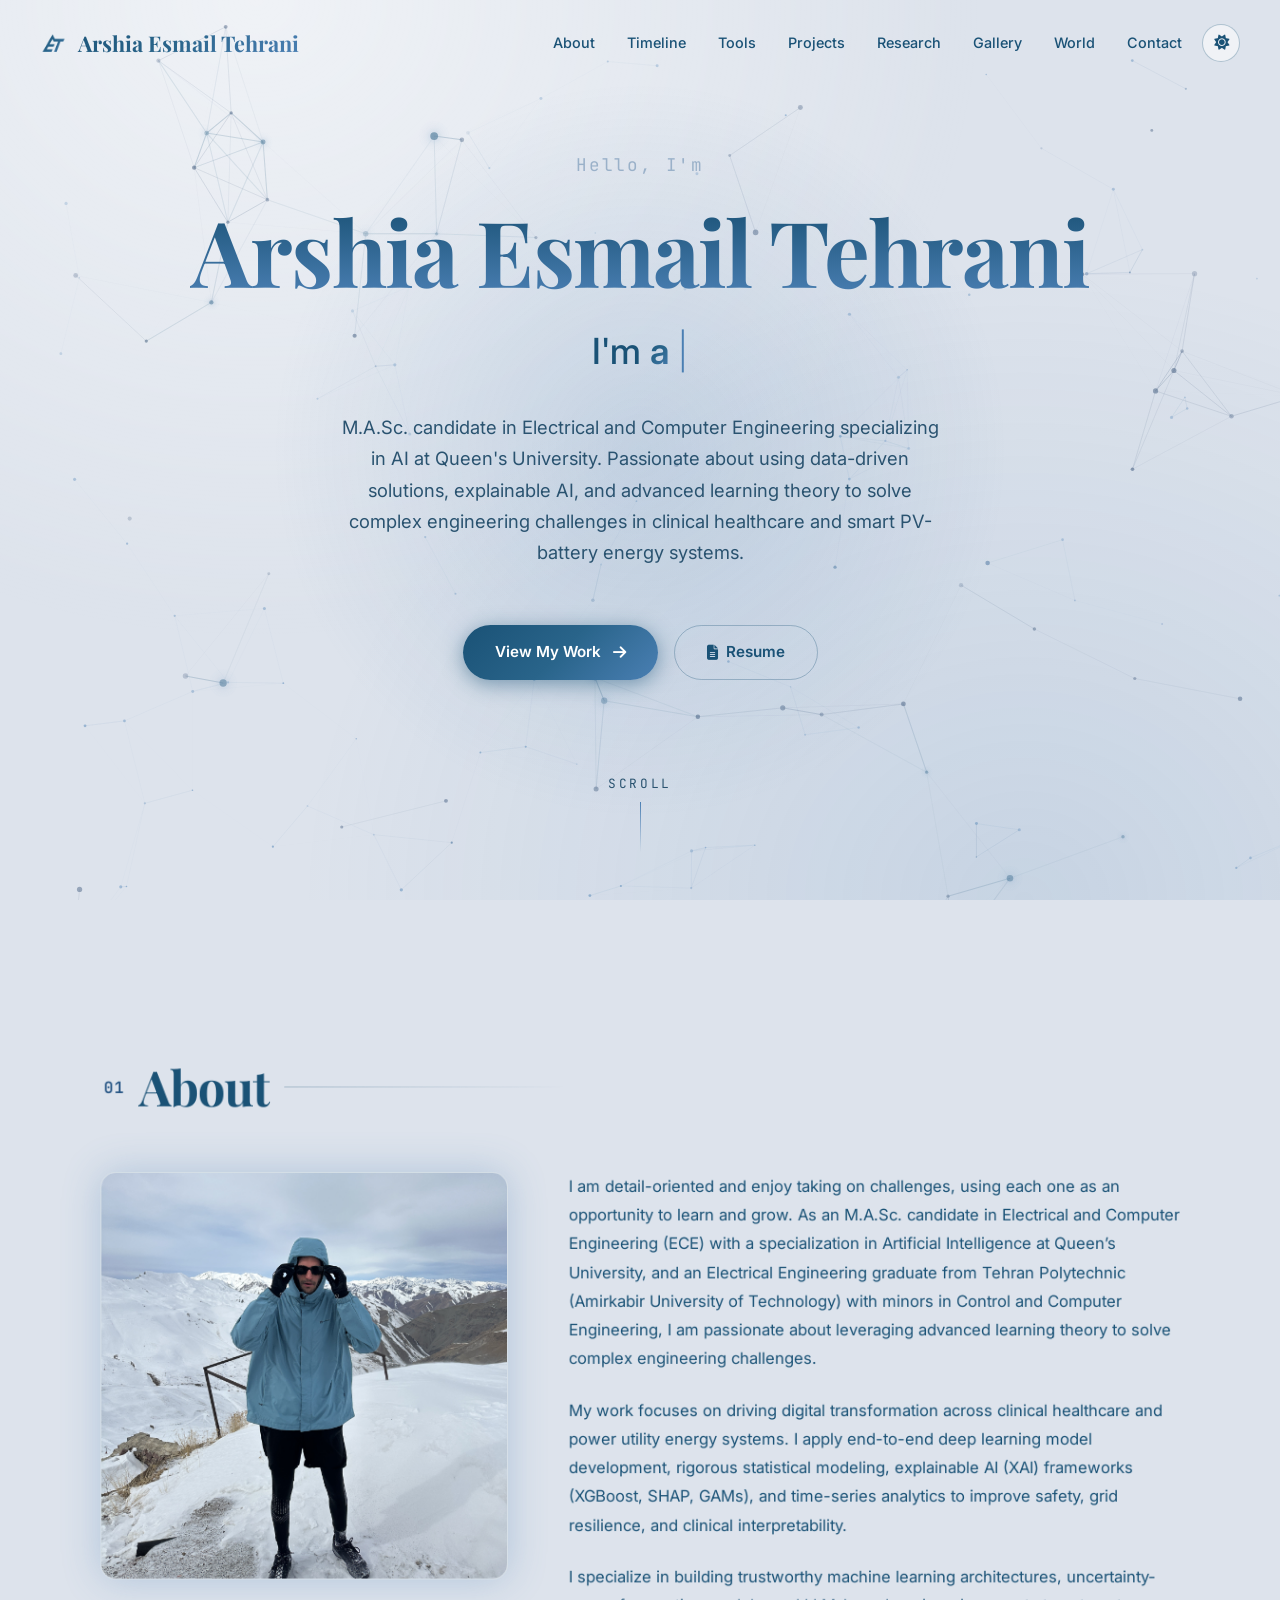
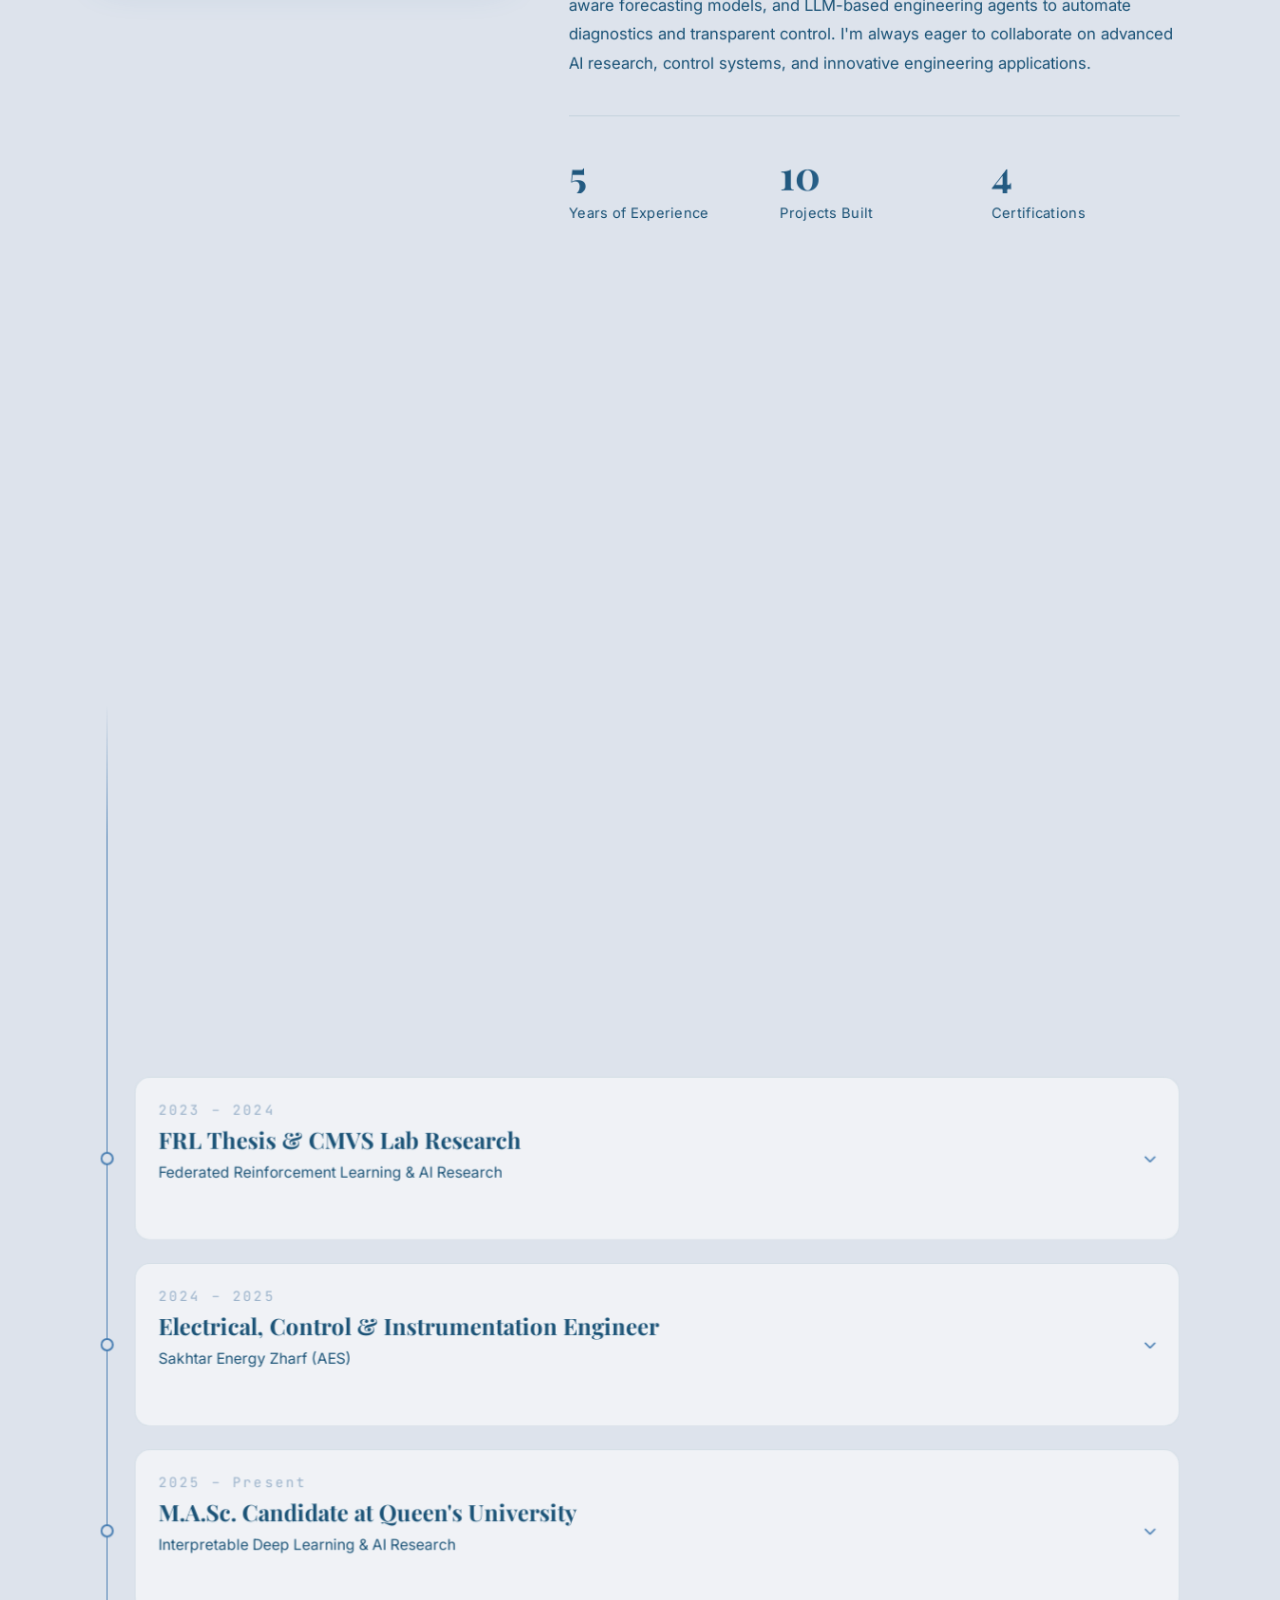
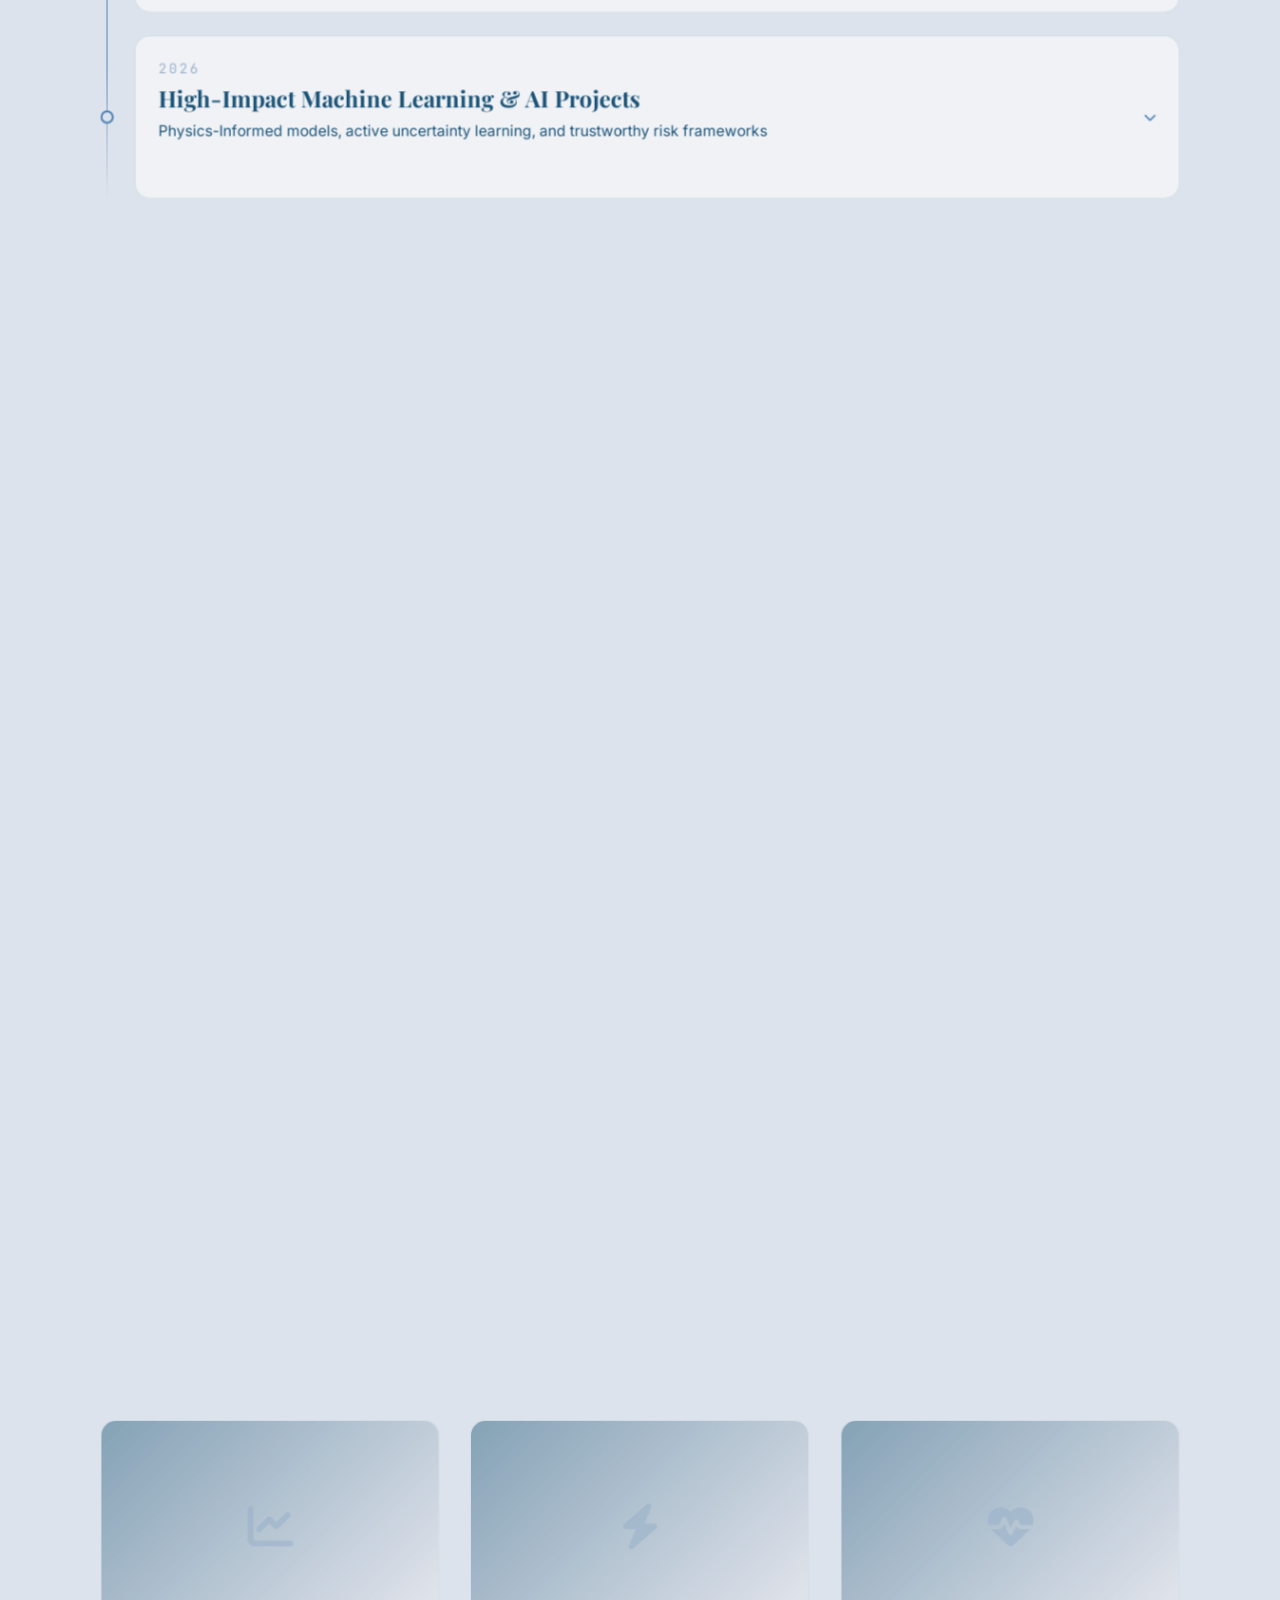
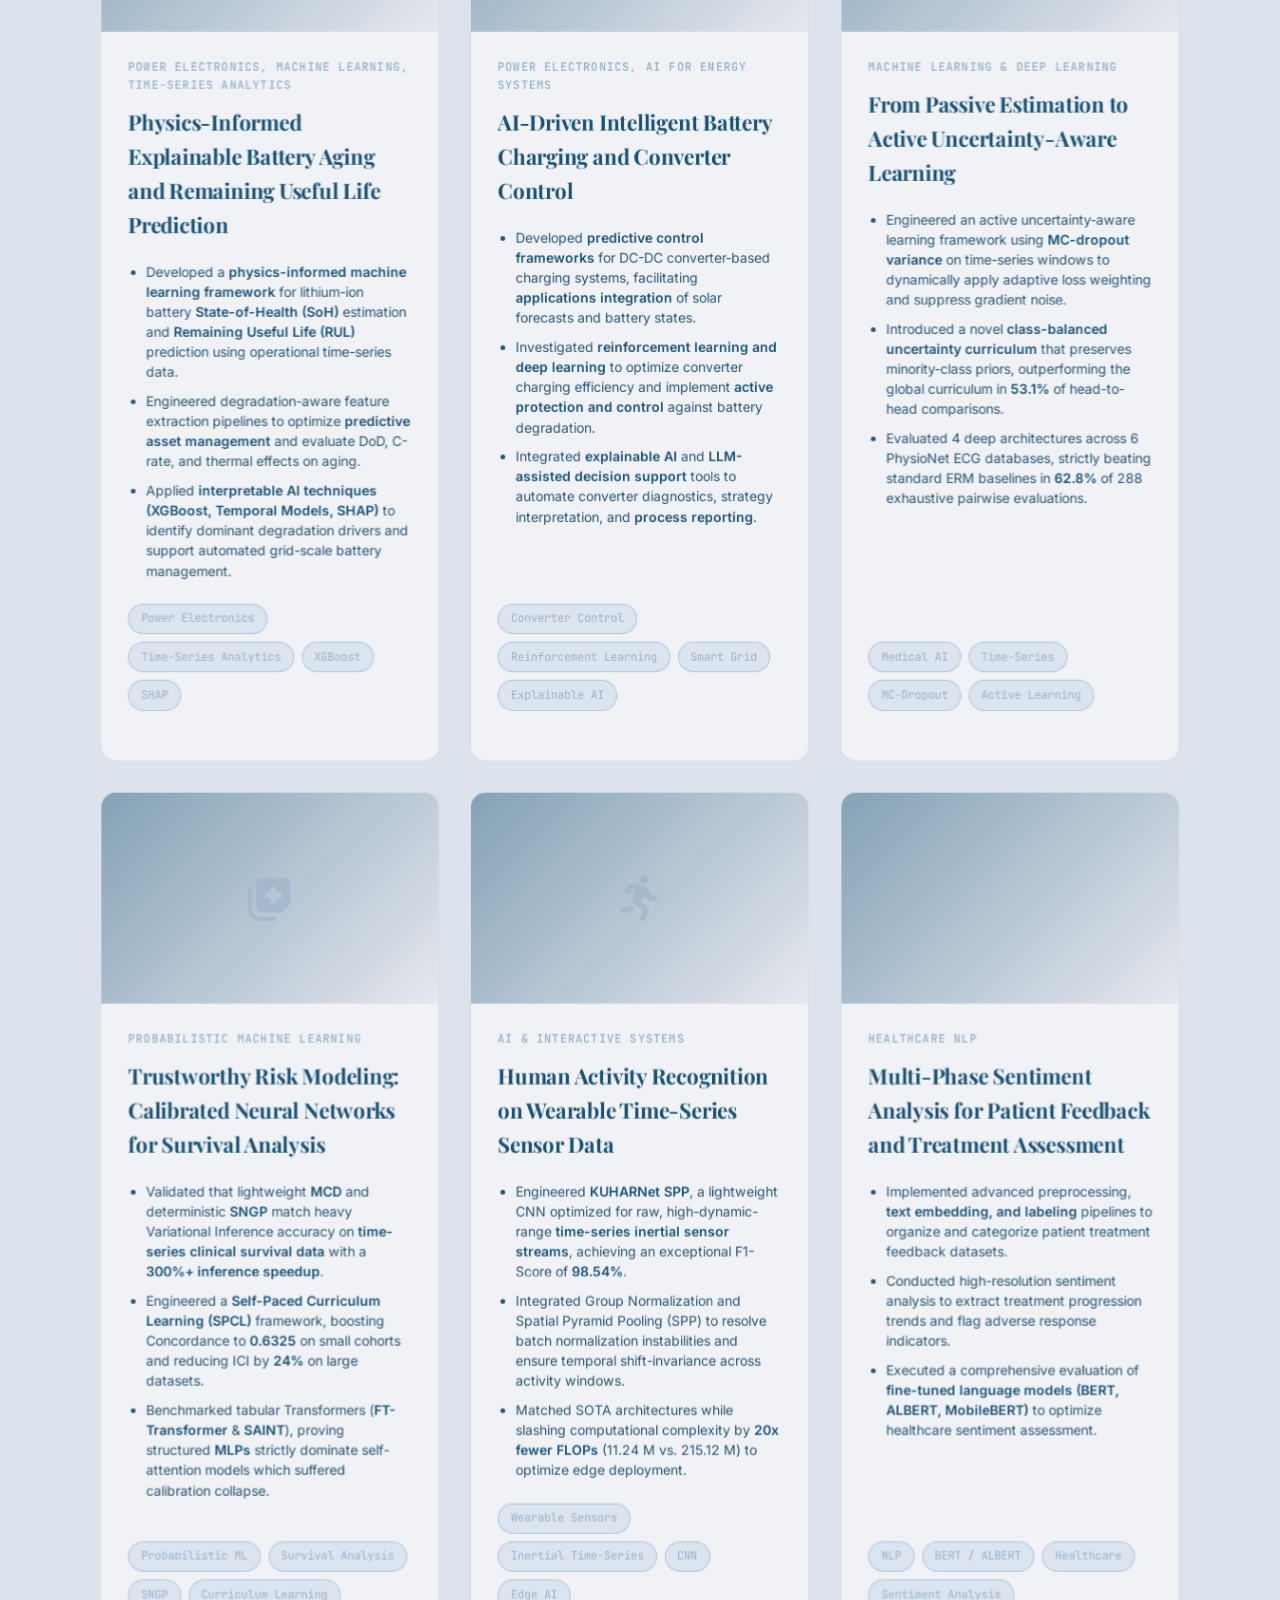
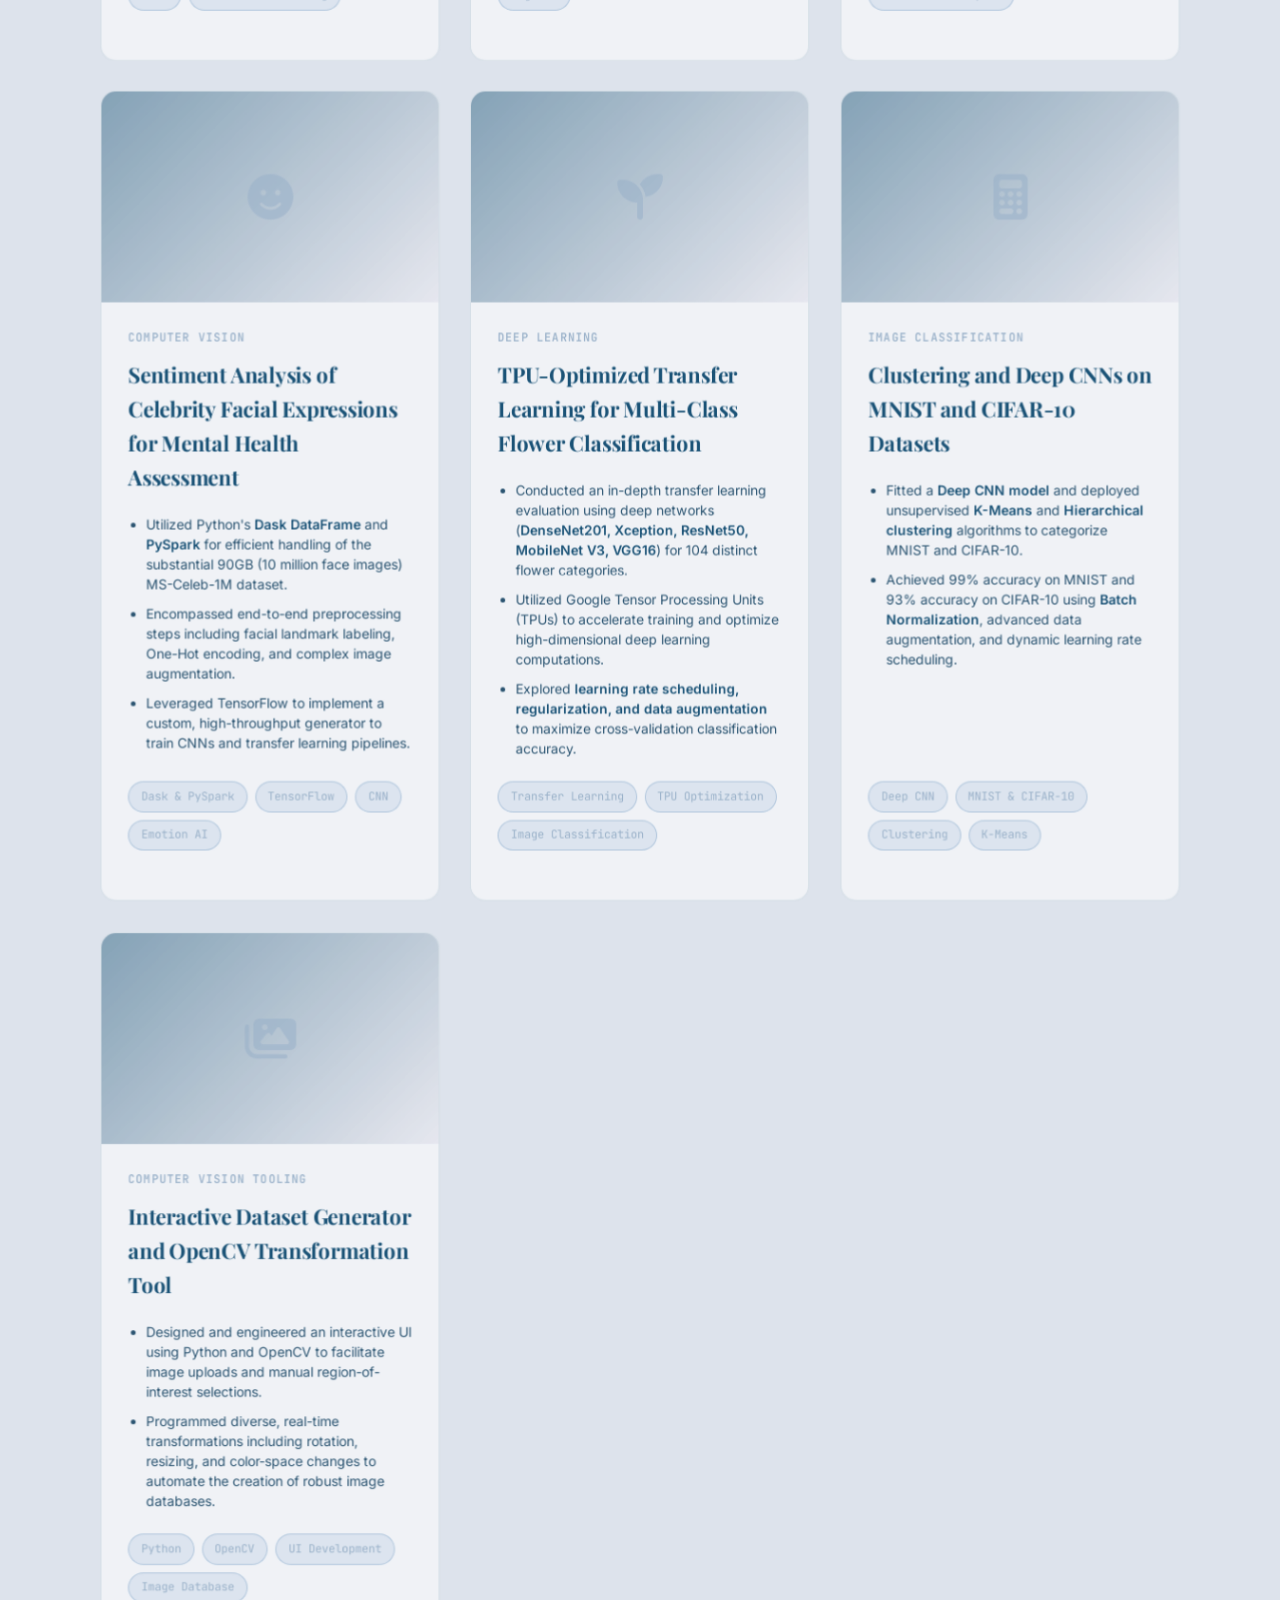
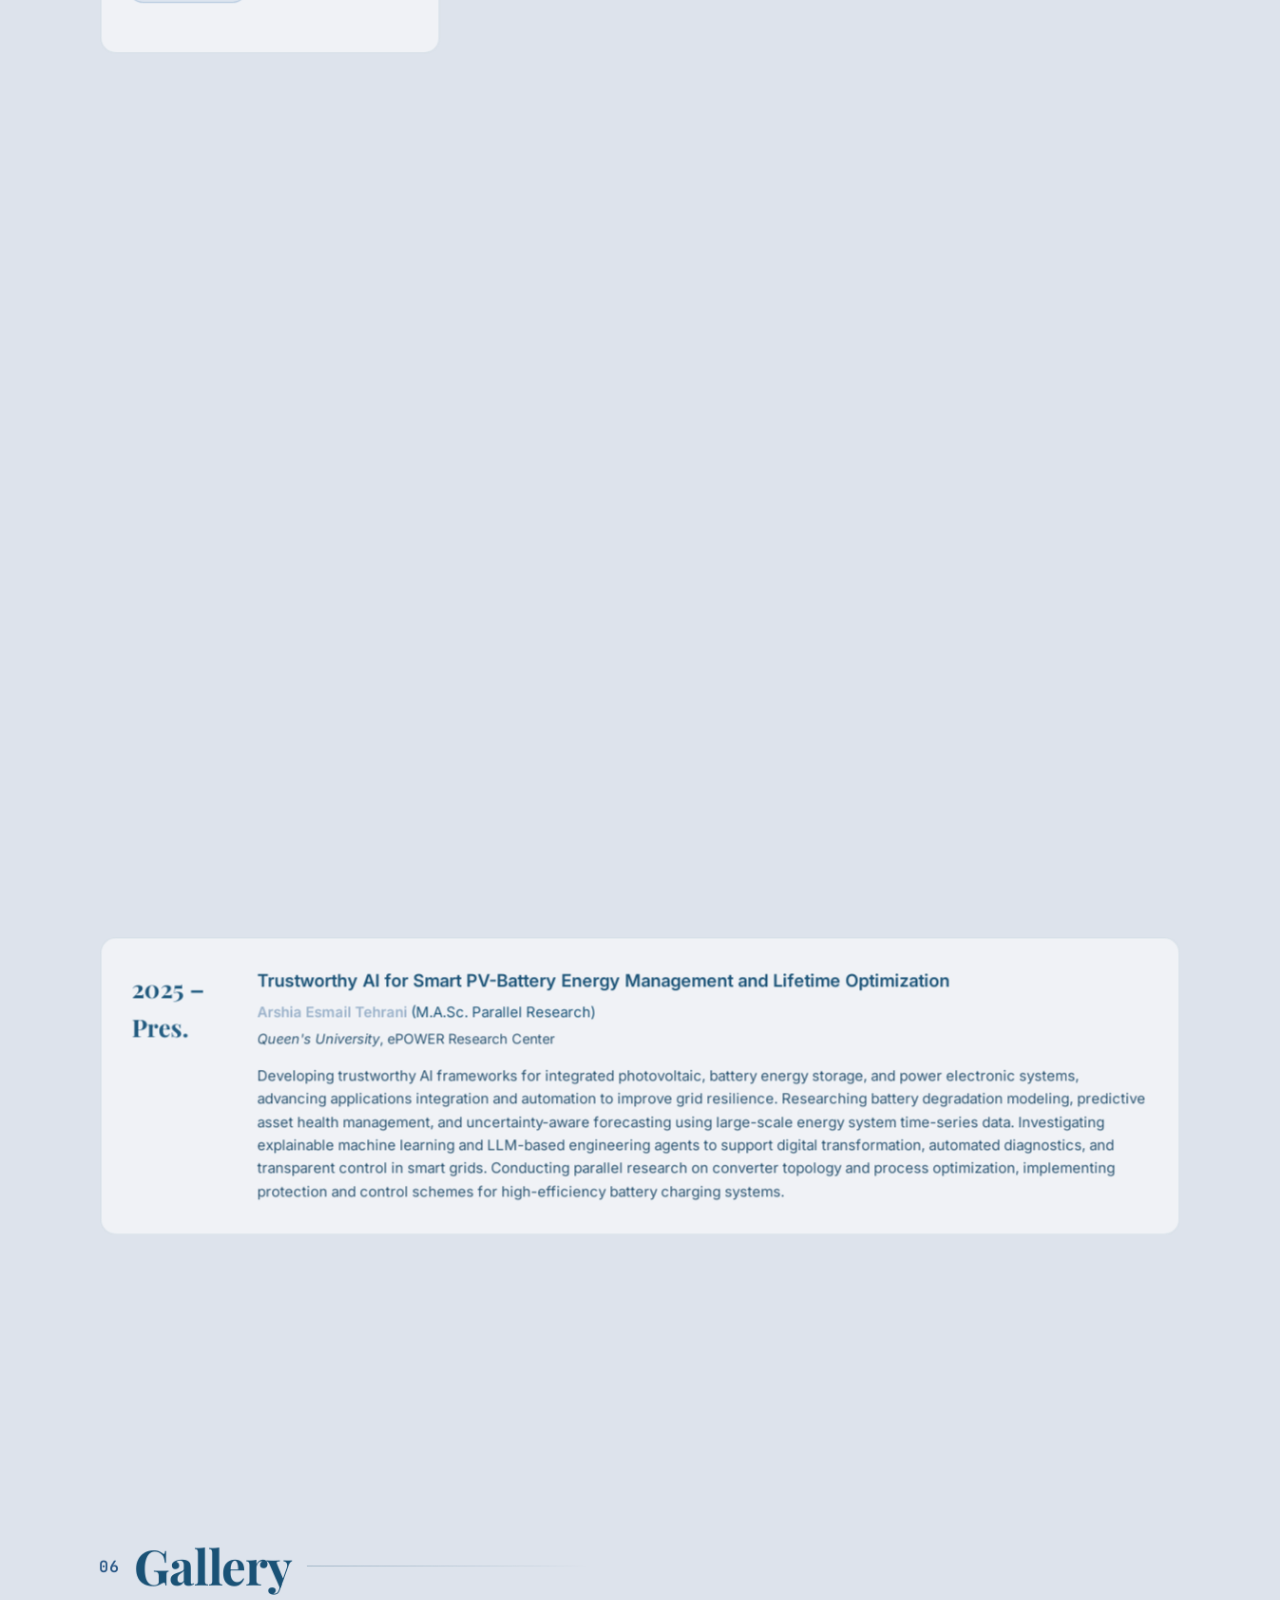
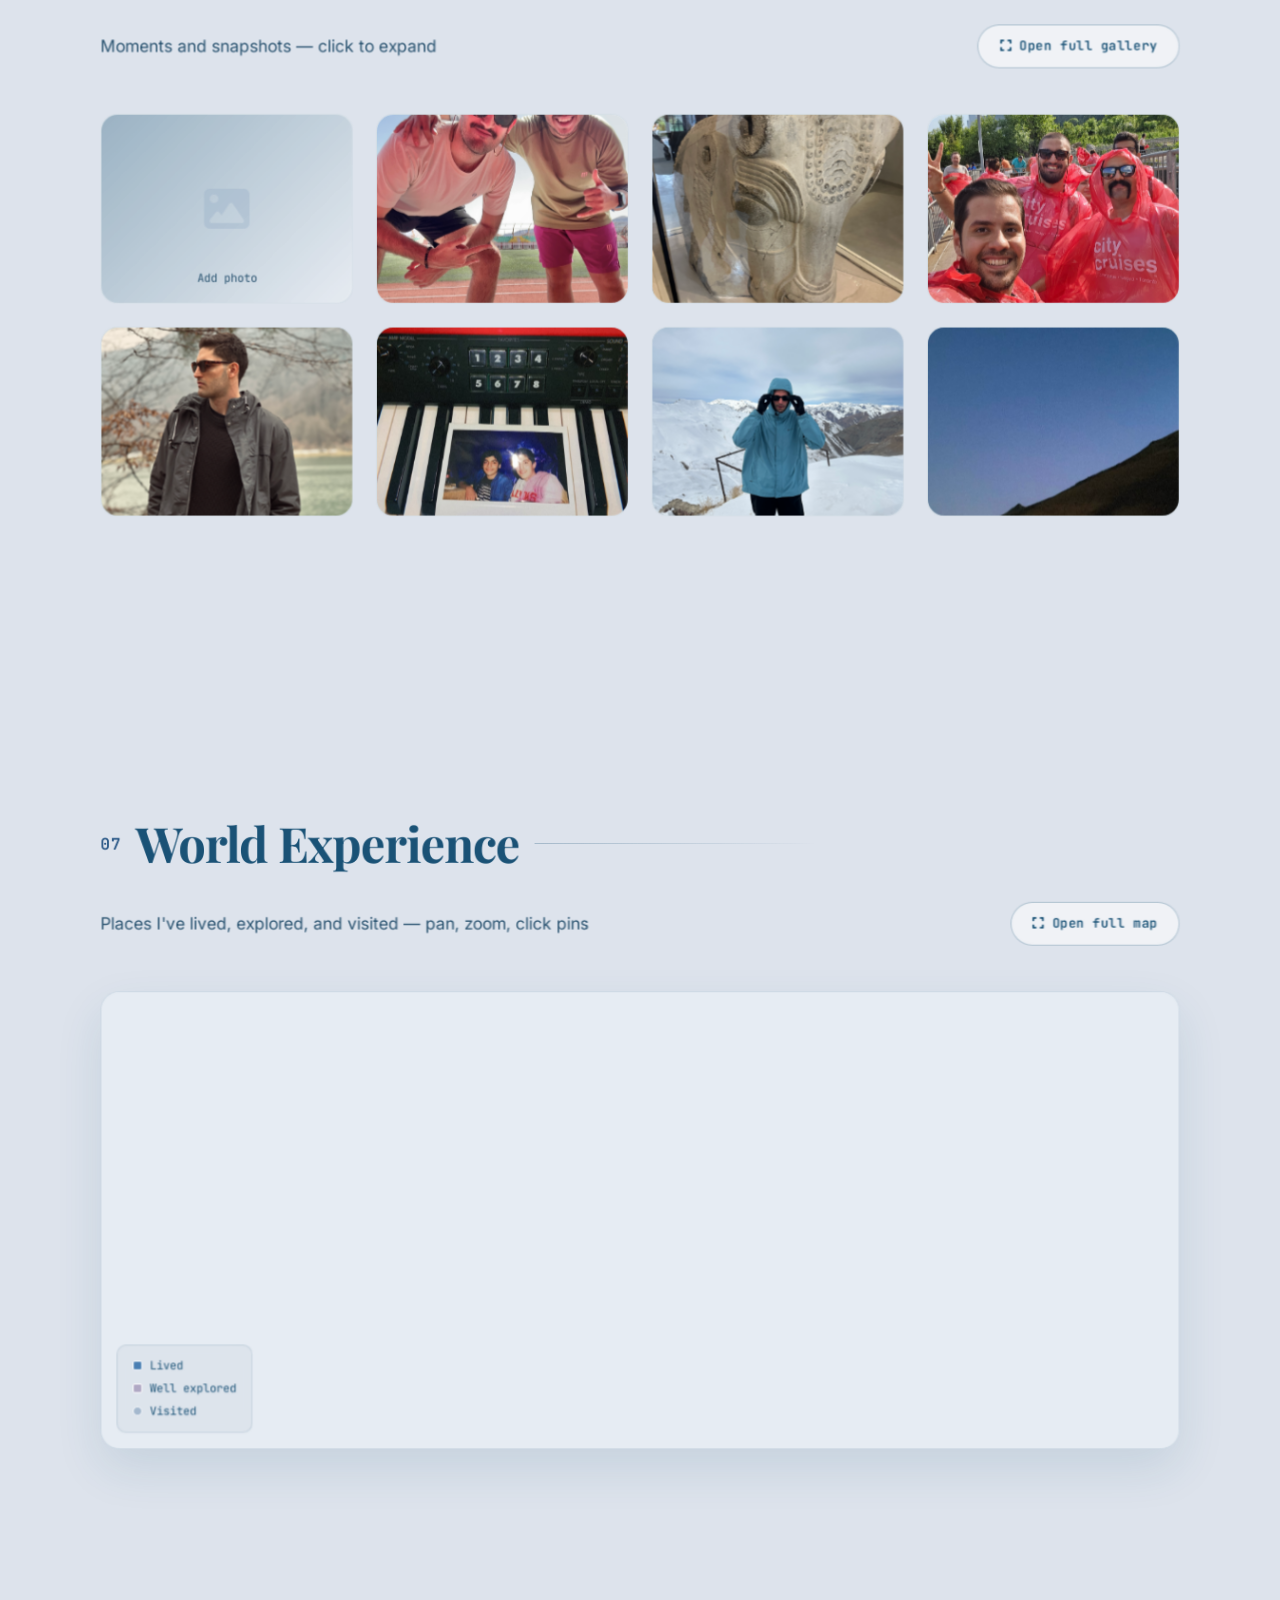
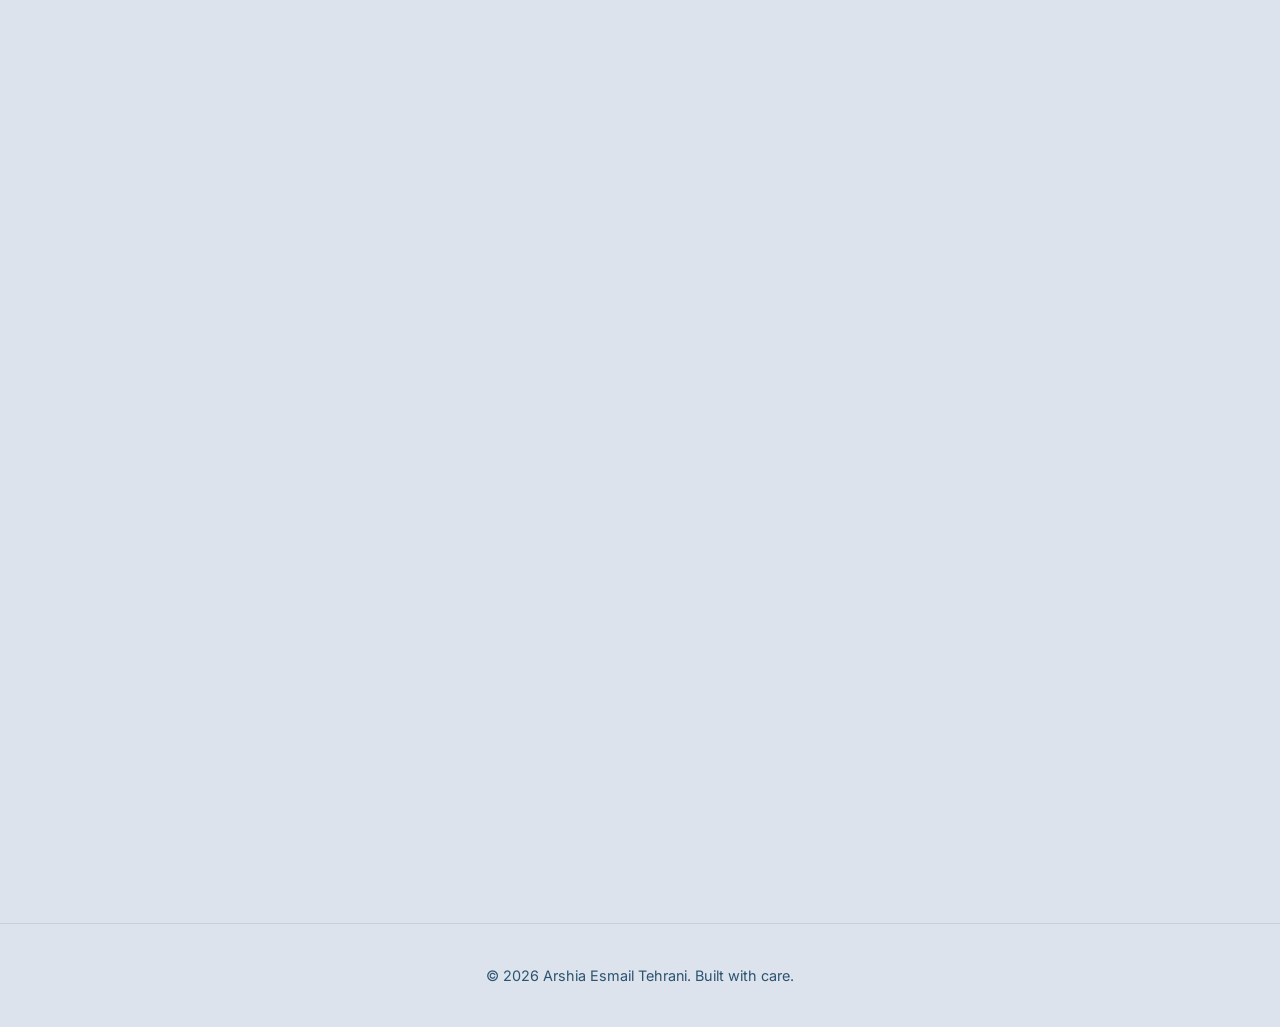
==== index.html @ 3a153973 "feat: implement cinematic scroll effects with Lenis smooth scrolling and section animations" ====
<!DOCTYPE html>
<html lang="en">
<head>
    <meta charset="UTF-8" />
    <meta name="viewport" content="width=device-width, initial-scale=1.0, viewport-fit=cover" />
    <title>Arshia Esmail Tehrani | Portfolio</title>
    <!-- EDIT: Meta description for SEO -->
    <meta name="description" content="Personal portfolio - AI Researcher and Engineer." />
    
    <!-- Favicon (Tab Logo) -->
    <link rel="icon" type="image/png" href="assets/logo.png?v=2" />
    <link rel="apple-touch-icon" href="assets/logo.png?v=2" />

    <!-- Apply saved theme BEFORE CSS loads to avoid a flash of wrong theme -->
    <script>
        (function () {
            try {
                var saved = localStorage.getItem('site-theme');
                var prefersLight = window.matchMedia && window.matchMedia('(prefers-color-scheme: light)').matches;
                var theme = (saved === 'light' || saved === 'dark') ? saved : (prefersLight ? 'light' : 'dark');
                document.documentElement.setAttribute('data-theme', theme);
            } catch (e) {
                document.documentElement.setAttribute('data-theme', 'dark');
            }
        })();
    </script>
    <link rel="stylesheet" href="styles/main.css?v=62" />
    <link rel="stylesheet" href="styles/subpage.css?v=64" />
    <link rel="preconnect" href="https://fonts.googleapis.com" />
    <link rel="preconnect" href="https://fonts.gstatic.com" crossorigin />
    <link href="https://fonts.googleapis.com/css2?family=Inter:wght@300;400;500;600;700;800;900&family=JetBrains+Mono:wght@400;500&family=Playfair+Display:wght@500;700&display=swap" rel="stylesheet" />

    <!-- Icon libraries: Font Awesome (general) + Devicon (tech logos) -->
    <link rel="stylesheet" href="https://cdnjs.cloudflare.com/ajax/libs/font-awesome/6.5.1/css/all.min.css" />
    <link rel="stylesheet" href="https://cdn.jsdelivr.net/gh/devicons/devicon@v2.16.0/devicon.min.css" />

    <!-- ArcGIS API (for the embedded world map) -->
    <link rel="stylesheet" href="https://js.arcgis.com/4.29/esri/themes/dark/main.css" />
    <script src="https://js.arcgis.com/4.29/"></script>
</head>
<body>
    <!-- Two layered particle canvases — back (distant) + near (foreground) -->
    <canvas id="particle-canvas-back"></canvas>
    <canvas id="particle-canvas"></canvas>

    <!-- Scroll progress bar at top -->
    <div class="scroll-progress"></div>

    <!-- ==================== NAVIGATION ==================== -->
    <nav class="navbar">
        <div class="nav-container">
            <a href="#hero" class="nav-logo" aria-label="Arshia Esmail Tehrani - Home"><span class="nav-logo-icon" aria-hidden="true"></span>Arshia Esmail Tehrani</a>
            <ul class="nav-links">
                <li><a href="#about">About</a></li>
                <li><a href="#timeline">Timeline</a></li>
                <li><a href="#tools">Tools</a></li>
                <li><a href="#projects">Projects</a></li>
                <li><a href="#publications">Research</a></li>
                <li><a href="#gallery">Gallery</a></li>
                <li><a href="#world">World</a></li>
                <li><a href="#contact">Contact</a></li>
            </ul>
            <button class="theme-toggle" aria-label="Switch to light mode" aria-pressed="false" title="Toggle light / dark">
                <i class="fas fa-moon icon-dark" aria-hidden="true"></i>
                <i class="fas fa-sun icon-light" aria-hidden="true"></i>
            </button>
            <button class="nav-toggle" aria-label="Toggle menu" aria-expanded="false">
                <span></span><span></span><span></span>
            </button>
        </div>
    </nav>
    <!-- Translucent backdrop behind the mobile drawer; tap to dismiss -->
    <div class="nav-backdrop" aria-hidden="true"></div>

    <!-- ==================== HERO ==================== -->
    <section id="hero" class="hero">
        <div class="hero-motion">
            <div class="hero-content">
                <p class="hero-greeting reveal">Hello, I'm</p>
                <h1 class="hero-name reveal">Arshia Esmail Tehrani</h1>
                <h2 class="hero-tagline reveal">
                    <span class="static-text">I'm </span>
                    <span class="typed-text" id="typed-text"></span>
                    <span class="cursor-typed">|</span>
                </h2>
                <p class="hero-description reveal">
                    M.A.Sc. candidate in Electrical and Computer Engineering specializing in AI at Queen's University. Passionate about using data-driven solutions, explainable AI, and advanced learning theory to solve complex engineering challenges in clinical healthcare and smart PV-battery energy systems.
                </p>
            </div>
            <div class="hero-buttons reveal">
                <a href="#projects" class="btn btn-primary">View My Work <i class="fas fa-arrow-right icon-arrow" style="transition: transform var(--transition); margin-left: 0.25rem;" aria-hidden="true"></i></a>
                <a href="https://www.overleaf.com/read/kwcvcpnvmpkv#61e7f0" class="btn btn-secondary" target="_blank" rel="noopener">
                    <i class="fas fa-file-alt"></i> Resume
                </a>
            </div>
        </div>
        <div class="scroll-indicator">
            <span>Scroll</span>
            <div class="scroll-arrow"></div>
        </div>
    </section>

    <!-- ==================== ABOUT ==================== -->
    <section id="about" class="section about">
        <div class="container">
            <div class="section-header reveal">
                <span class="section-number">01</span>
                <h2 class="section-title">About</h2>
                <div class="section-line"></div>
            </div>
            <div class="about-grid">
                <div class="about-image reveal-left">
                    <div class="image-wrapper">
                        <!-- Profile photo -->
                        <img src="assets/profile.jpeg" alt="Arshia Esmail Tehrani" onerror="this.style.display='none'; this.nextElementSibling.style.display='flex';" />
                        <div class="image-placeholder">
                            <i class="fas fa-user"></i>
                            <span>Photo unavailable</span>
                        </div>
                    </div>
                </div>
                <div class="about-text reveal-right">
                    <!-- EDIT: A few paragraphs about you -->
                    <p>
                        I am detail-oriented and enjoy taking on challenges, using each one as an opportunity to learn and grow. As an M.A.Sc. candidate in Electrical and Computer Engineering (ECE) with a specialization in Artificial Intelligence at Queen’s University, and an Electrical Engineering graduate from Tehran Polytechnic (Amirkabir University of Technology) with minors in Control and Computer Engineering, I am passionate about leveraging advanced learning theory to solve complex engineering challenges.
                    </p>
                    <p>
                        My work focuses on driving digital transformation across clinical healthcare and power utility energy systems. I apply end-to-end deep learning model development, rigorous statistical modeling, explainable AI (XAI) frameworks (XGBoost, SHAP, GAMs), and time-series analytics to improve safety, grid resilience, and clinical interpretability.
                    </p>
                    <p>
                        I specialize in building trustworthy machine learning architectures, uncertainty-aware forecasting models, and LLM-based engineering agents to automate diagnostics and transparent control. I'm always eager to collaborate on advanced AI research, control systems, and innovative engineering applications.
                    </p>
                    <div class="about-stats">
                        <div class="stat">
                            <span class="stat-number" data-count="5">0</span>
                            <span class="stat-label">Years of Experience</span>
                        </div>
                        <div class="stat">
                            <span class="stat-number" data-count="10">0</span>
                            <span class="stat-label">Projects Built</span>
                        </div>
                        <div class="stat">
                            <span class="stat-number" data-count="4">0</span>
                            <span class="stat-label">Certifications</span>
                        </div>
                    </div>
                </div>
            </div>
        </div>
    </section>

    <!-- ==================== TIMELINE ==================== -->
    <section id="timeline" class="section timeline-section">
        <div class="container">
            <div class="section-header reveal">
                <span class="section-number">02</span>
                <h2 class="section-title">Timeline of Me</h2>
                <div class="section-line"></div>
            </div>
            <p class="section-subtitle reveal">Click any year to expand</p>

            <!-- EDIT: Each .timeline-item is one milestone. Add / remove as you like.
                 The data-expanded inner block shows on click. -->
            <div class="timeline">
                <article class="timeline-item reveal">
                    <div class="timeline-marker"></div>
                    <button class="timeline-card" aria-expanded="false">
                        <div class="timeline-year">2019 – 2024</div>
                        <h3 class="timeline-title">B.Sc. in Electrical Engineering &amp; Minor in CE</h3>
                        <p class="timeline-summary">
                            Tehran Polytechnic (Amirkabir University of Technology)
                        </p>
                        <div class="timeline-details">
                            <p>
                                Completed B.Sc. in Electrical Engineering with double minors in Control and Computer Engineering.
                            </p>
                            <ul>
                                <li><strong>Cumulative GPA:</strong> 3.70/4.0 (17.44/20) | <strong>Last 41 Credits GPA:</strong> 3.86/4.0.</li>
                                <li><strong>Computer Engineering Minor:</strong> GPA 4.0/4.0.</li>
                                <li><strong>Key Coursework:</strong> Artificial Intelligence, Data Structures &amp; Algorithms, Computer Networks.</li>
                            </ul>
                        </div>
                        <span class="timeline-chevron"><i class="fas fa-chevron-down"></i></span>
                    </button>
                </article>

                <article class="timeline-item reveal">
                    <div class="timeline-marker"></div>
                    <button class="timeline-card" aria-expanded="false">
                        <div class="timeline-year">2022</div>
                        <h3 class="timeline-title">AI &amp; Computer Vision Engineering</h3>
                        <p class="timeline-summary">
                            Qeshm Voltage (AI.IoT Automation &amp; Robotics Technology)
                        </p>
                        <div class="timeline-details">
                            <p>
                                AI &amp; Computer Vision Engineer R&D Intern, developing edge applications.
                            </p>
                            <ul>
                                <li>Developed real-time Edge AI computer vision sorting systems on Raspberry Pi using Python and OpenCV.</li>
                                <li>Integrated AI vision modules with Siemens S7 PLCs via Snap7 and TCP/IP for synchronized industrial actuation.</li>
                                <li>Optimized low-latency vision pipelines and implemented PLC ladder logic.</li>
                            </ul>
                        </div>
                        <span class="timeline-chevron"><i class="fas fa-chevron-down"></i></span>
                    </button>
                </article>

                <article class="timeline-item reveal">
                    <div class="timeline-marker"></div>
                    <button class="timeline-card" aria-expanded="false">
                        <div class="timeline-year">2023 – 2024</div>
                        <h3 class="timeline-title">FRL Thesis &amp; CMVS Lab Research</h3>
                        <p class="timeline-summary">
                            Federated Reinforcement Learning &amp; AI Research
                        </p>
                        <div class="timeline-details">
                            <p>
                                Bachelor's Thesis on Federated Reinforcement Learning (FRL) and CMVS Lab undergraduate research.
                            </p>
                            <ul>
                                <li>Applied FRL to enable autonomous vehicle agents to collaboratively learn navigation in diverse environments while keeping raw sensory data completely private.</li>
                                <li>Applied reinforcement learning algorithms to recommendation systems, image classification, transfer learning, and NLP.</li>
                            </ul>
                        </div>
                        <span class="timeline-chevron"><i class="fas fa-chevron-down"></i></span>
                    </button>
                </article>

                <article class="timeline-item reveal">
                    <div class="timeline-marker"></div>
                    <button class="timeline-card" aria-expanded="false">
                        <div class="timeline-year">2024 – 2025</div>
                        <h3 class="timeline-title">Electrical, Control &amp; Instrumentation Engineer</h3>
                        <p class="timeline-summary">
                            Sakhtar Energy Zharf (AES)
                        </p>
                        <div class="timeline-details">
                            <p>
                                Worked as an Electrical, Control &amp; Instrumentation Engineer on critical F&amp;G Safety Systems.
                            </p>
                            <ul>
                                <li>Designed and integrated industrial Fire &amp; Gas (F&amp;G) control panels, safety-critical field sensors, and instrumentation.</li>
                                <li>Performed hands-on safety system panel assembly, wiring, testing, and commissioning ensuring compliance.</li>
                                <li>Developed Python automation scripts and conducted Edge AI feasibility research to modernize legacy fire detection systems.</li>
                            </ul>
                        </div>
                        <span class="timeline-chevron"><i class="fas fa-chevron-down"></i></span>
                    </button>
                </article>

                <article class="timeline-item reveal">
                    <div class="timeline-marker"></div>
                    <button class="timeline-card" aria-expanded="false">
                        <div class="timeline-year">2025 – Present</div>
                        <h3 class="timeline-title">M.A.Sc. Candidate at Queen's University</h3>
                        <p class="timeline-summary">
                            Interpretable Deep Learning &amp; AI Research
                        </p>
                        <div class="timeline-details">
                            <p>
                                M.A.Sc. Candidate in ECE specializing in AI at Queen's University, Kingston, ON.
                            </p>
                            <ul>
                                <li><strong>Academic Standing:</strong> Cumulative GPA: 4.0/4.0 (4.3/4.3).</li>
                                <li><strong>ECE Coursework:</strong> AI &amp; Interactive Systems, ML &amp; DL, Probabilistic ML, High-Power Electronics.</li>
                                <li><strong>Research Focus:</strong> Healthcare AI (clinical rTMS screening, XGBoost, SHAP, ANCOVA, non-linear GAMs) and Smart Grid Energy Management (PV-battery, asset health forecasting, converter optimization).</li>
                            </ul>
                        </div>
                        <span class="timeline-chevron"><i class="fas fa-chevron-down"></i></span>
                    </button>
                </article>

                <article class="timeline-item reveal">
                    <div class="timeline-marker"></div>
                    <button class="timeline-card" aria-expanded="false">
                        <div class="timeline-year">2026</div>
                        <h3 class="timeline-title">High-Impact Machine Learning &amp; AI Projects</h3>
                        <p class="timeline-summary">
                            Physics-Informed models, active uncertainty learning, and trustworthy risk frameworks
                        </p>
                        <div class="timeline-details">
                            <p>
                                Engineered state-of-the-art architectures addressing domain-specific challenges in medicine and power electronics.
                            </p>
                            <ul>
                                <li>Developed physics-informed battery SoH and Remaining Useful Life (RUL) estimation with SHAP and temporal models.</li>
                                <li>Created active uncertainty-aware learning frameworks for medical time-series with MC-dropout.</li>
                                <li>Benchmarked probabilistic neural networks and tabular transformers for trustworthy clinical survival analysis.</li>
                            </ul>
                        </div>
                        <span class="timeline-chevron"><i class="fas fa-chevron-down"></i></span>
                    </button>
                </article>
            </div>
        </div>
    </section>

    <!-- ==================== TOOLS / SKILLS ==================== -->
    <section id="tools" class="section tools">
        <div class="container">
            <div class="section-header reveal">
                <span class="section-number">03</span>
                <h2 class="section-title">Languages &amp; Tools</h2>
                <div class="section-line"></div>
            </div>
            <p class="section-subtitle reveal">Things I work with day-to-day</p>

            <!-- EDIT: Add / remove tool cards. Devicon class list: https://devicon.dev/ -->
            <div class="tools-grid">
                <div class="card-reveal reveal"><div class="tool-card tool-brand-python">
                    <i class="devicon-python-plain colored"></i>
                    <span>Python</span>
                </div></div>
                <div class="card-reveal reveal"><div class="tool-card tool-brand-cplusplus">
                    <i class="devicon-cplusplus-plain colored"></i>
                    <span>C++</span>
                </div></div>
                <div class="card-reveal reveal"><div class="tool-card tool-brand-c">
                    <i class="devicon-c-plain colored"></i>
                    <span>C</span>
                </div></div>
                <div class="card-reveal reveal"><div class="tool-card tool-brand-matlab">
                    <i class="devicon-matlab-plain colored"></i>
                    <span>MATLAB</span>
                </div></div>
                <div class="card-reveal reveal"><div class="tool-card tool-brand-pytorch">
                    <i class="devicon-pytorch-original colored"></i>
                    <span>PyTorch</span>
                </div></div>
                <div class="card-reveal reveal"><div class="tool-card tool-brand-tensorflow">
                    <i class="devicon-tensorflow-original colored"></i>
                    <span>TensorFlow</span>
                </div></div>
                <div class="card-reveal reveal"><div class="tool-card tool-brand-opencv">
                    <i class="devicon-opencv-plain colored"></i>
                    <span>OpenCV</span>
                </div></div>
                <div class="card-reveal reveal"><div class="tool-card tool-brand-scikitlearn">
                    <i class="devicon-scikitlearn-plain colored"></i>
                    <span>scikit-learn</span>
                </div></div>
                <div class="card-reveal reveal"><div class="tool-card tool-brand-fastapi">
                    <i class="devicon-fastapi-plain colored"></i>
                    <span>FastAPI</span>
                </div></div>
                <div class="card-reveal reveal"><div class="tool-card tool-brand-linux">
                    <i class="devicon-linux-plain colored"></i>
                    <span>Linux</span>
                </div></div>
                <div class="card-reveal reveal"><div class="tool-card tool-brand-docker">
                    <i class="devicon-docker-plain colored"></i>
                    <span>Docker</span>
                </div></div>
                <div class="card-reveal reveal"><div class="tool-card tool-brand-git">
                    <i class="devicon-git-plain colored"></i>
                    <span>Git</span>
                </div></div>
            </div>
        </div>
    </section>

    <!-- ==================== PROJECTS ==================== -->
    <section id="projects" class="section projects">
        <div class="container">
            <div class="section-header reveal">
                <span class="section-number">04</span>
                <h2 class="section-title">Featured Projects</h2>
                <div class="section-line"></div>
            </div>
            <p class="section-subtitle reveal">Selected work I'm proud of</p>

            <div class="projects-grid">
                <!-- Project 1: Battery Aging SoH/RUL -->
                <div class="card-reveal reveal"><article class="project-card">
                    <div class="project-image">
                        <div class="project-image-placeholder">
                            <i class="fas fa-chart-line"></i>
                        </div>
                    </div>
                    <div class="project-content">
                        <span class="project-category">Power Electronics, Machine Learning, Time-Series Analytics</span>
                        <h3 class="project-title">Physics-Informed Explainable Battery Aging and Remaining Useful Life Prediction</h3>
                        <div class="project-description">
                            <ul>
                                <li>Developed a <strong>physics-informed machine learning framework</strong> for lithium-ion battery <strong>State-of-Health (SoH)</strong> estimation and <strong>Remaining Useful Life (RUL)</strong> prediction using operational time-series data.</li>
                                <li>Engineered degradation-aware feature extraction pipelines to optimize <strong>predictive asset management</strong> and evaluate DoD, C-rate, and thermal effects on aging.</li>
                                <li>Applied <strong>interpretable AI techniques (XGBoost, Temporal Models, SHAP)</strong> to identify dominant degradation drivers and support automated grid-scale battery management.</li>
                            </ul>
                        </div>
                        <div class="project-tags">
                            <span>Power Electronics</span>
                            <span>Time-Series Analytics</span>
                            <span>XGBoost</span>
                            <span>SHAP</span>
                        </div>
                        <!-- <div class="project-links">
                            <a href="#" target="_blank" rel="noopener">
                                <i class="fab fa-github"></i> Code
                            </a>
                        </div> -->
                    </div>
                </article></div>

                <!-- Project 2: Smart PV-Battery Charging -->
                <div class="card-reveal reveal"><article class="project-card">
                    <div class="project-image">
                        <div class="project-image-placeholder">
                            <i class="fas fa-bolt"></i>
                        </div>
                    </div>
                    <div class="project-content">
                        <span class="project-category">Power Electronics, AI for Energy Systems</span>
                        <h3 class="project-title">AI-Driven Intelligent Battery Charging and Converter Control</h3>
                        <div class="project-description">
                            <ul>
                                <li>Developed <strong>predictive control frameworks</strong> for DC-DC converter-based charging systems, facilitating <strong>applications integration</strong> of solar forecasts and battery states.</li>
                                <li>Investigated <strong>reinforcement learning and deep learning</strong> to optimize converter charging efficiency and implement <strong>active protection and control</strong> against battery degradation.</li>
                                <li>Integrated <strong>explainable AI</strong> and <strong>LLM-assisted decision support</strong> tools to automate converter diagnostics, strategy interpretation, and <strong>process reporting</strong>.</li>
                            </ul>
                        </div>
                        <div class="project-tags">
                            <span>Converter Control</span>
                            <span>Reinforcement Learning</span>
                            <span>Smart Grid</span>
                            <span>Explainable AI</span>
                        </div>
                        <!-- <div class="project-links">
                            <a href="#" target="_blank" rel="noopener">
                                <i class="fab fa-github"></i> Code
                            </a>
                        </div> -->
                    </div>
                </article></div>

                <!-- Project 3: ECG Active Uncertainty-Aware Learning -->
                <div class="card-reveal reveal"><article class="project-card">
                    <div class="project-image">
                        <div class="project-image-placeholder">
                            <i class="fas fa-heartbeat"></i>
                        </div>
                    </div>
                    <div class="project-content">
                        <span class="project-category">Machine Learning &amp; Deep Learning</span>
                        <h3 class="project-title">From Passive Estimation to Active Uncertainty-Aware Learning</h3>
                        <div class="project-description">
                            <ul>
                                <li>Engineered an active uncertainty-aware learning framework using <strong>MC-dropout variance</strong> on time-series windows to dynamically apply adaptive loss weighting and suppress gradient noise.</li>
                                <li>Introduced a novel <strong>class-balanced uncertainty curriculum</strong> that preserves minority-class priors, outperforming the global curriculum in <strong>53.1%</strong> of head-to-head comparisons.</li>
                                <li>Evaluated 4 deep architectures across 6 PhysioNet ECG databases, strictly beating standard ERM baselines in <strong>62.8%</strong> of 288 exhaustive pairwise evaluations.</li>
                            </ul>
                        </div>
                        <div class="project-tags">
                            <span>Medical AI</span>
                            <span>Time-Series</span>
                            <span>MC-Dropout</span>
                            <span>Active Learning</span>
                        </div>
                        <!-- <div class="project-links">
                            <a href="#" target="_blank" rel="noopener">
                                <i class="fab fa-github"></i> Code
                            </a>
                        </div> -->
                    </div>
                </article></div>

                <!-- Project 4: Trustworthy Survival Analysis -->
                <div class="card-reveal reveal"><article class="project-card">
                    <div class="project-image">
                        <div class="project-image-placeholder">
                            <i class="fas fa-notes-medical"></i>
                        </div>
                    </div>
                    <div class="project-content">
                        <span class="project-category">Probabilistic Machine Learning</span>
                        <h3 class="project-title">Trustworthy Risk Modeling: Calibrated Neural Networks for Survival Analysis</h3>
                        <div class="project-description">
                            <ul>
                                <li>Validated that lightweight <strong>MCD</strong> and deterministic <strong>SNGP</strong> match heavy Variational Inference accuracy on <strong>time-series clinical survival data</strong> with a <strong>300%+ inference speedup</strong>.</li>
                                <li>Engineered a <strong>Self-Paced Curriculum Learning (SPCL)</strong> framework, boosting Concordance to <strong>0.6325</strong> on small cohorts and reducing ICI by <strong>24%</strong> on large datasets.</li>
                                <li>Benchmarked tabular Transformers (<strong>FT-Transformer</strong> &amp; <strong>SAINT</strong>), proving structured <strong>MLPs</strong> strictly dominate self-attention models which suffered calibration collapse.</li>
                            </ul>
                        </div>
                        <div class="project-tags">
                            <span>Probabilistic ML</span>
                            <span>Survival Analysis</span>
                            <span>SNGP</span>
                            <span>Curriculum Learning</span>
                        </div>
                        <!-- <div class="project-links">
                            <a href="#" target="_blank" rel="noopener">
                                <i class="fab fa-github"></i> Code
                            </a>
                        </div> -->
                    </div>
                </article></div>

                <!-- Project 5: HAR on Wearable Time-Series -->
                <div class="card-reveal reveal"><article class="project-card">
                    <div class="project-image">
                        <div class="project-image-placeholder">
                            <i class="fas fa-running"></i>
                        </div>
                    </div>
                    <div class="project-content">
                        <span class="project-category">AI &amp; Interactive Systems</span>
                        <h3 class="project-title">Human Activity Recognition on Wearable Time-Series Sensor Data</h3>
                        <div class="project-description">
                            <ul>
                                <li>Engineered <strong>KUHARNet SPP</strong>, a lightweight CNN optimized for raw, high-dynamic-range <strong>time-series inertial sensor streams</strong>, achieving an exceptional F1-Score of <strong>98.54%</strong>.</li>
                                <li>Integrated Group Normalization and Spatial Pyramid Pooling (SPP) to resolve batch normalization instabilities and ensure temporal shift-invariance across activity windows.</li>
                                <li>Matched SOTA architectures while slashing computational complexity by <strong>20x fewer FLOPs</strong> (11.24 M vs. 215.12 M) to optimize edge deployment.</li>
                            </ul>
                        </div>
                        <div class="project-tags">
                            <span>Wearable Sensors</span>
                            <span>Inertial Time-Series</span>
                            <span>CNN</span>
                            <span>Edge AI</span>
                        </div>
                        <!-- <div class="project-links">
                            <a href="#" target="_blank" rel="noopener">
                                <i class="fab fa-github"></i> Code
                            </a>
                        </div> -->
                    </div>
                </article></div>

                <!-- Project 6: Sentiment Analysis Healthcare -->
                <div class="card-reveal reveal"><article class="project-card">
                    <div class="project-image">
                        <div class="project-image-placeholder">
                            <i class="fas fa-comments-medical"></i>
                        </div>
                    </div>
                    <div class="project-content">
                        <span class="project-category">Healthcare NLP</span>
                        <h3 class="project-title">Multi-Phase Sentiment Analysis for Patient Feedback and Treatment Assessment</h3>
                        <div class="project-description">
                            <ul>
                                <li>Implemented advanced preprocessing, <strong>text embedding, and labeling</strong> pipelines to organize and categorize patient treatment feedback datasets.</li>
                                <li>Conducted high-resolution sentiment analysis to extract treatment progression trends and flag adverse response indicators.</li>
                                <li>Executed a comprehensive evaluation of <strong>fine-tuned language models (BERT, ALBERT, MobileBERT)</strong> to optimize healthcare sentiment assessment.</li>
                            </ul>
                        </div>
                        <div class="project-tags">
                            <span>NLP</span>
                            <span>BERT / ALBERT</span>
                            <span>Healthcare</span>
                            <span>Sentiment Analysis</span>
                        </div>
                        <!-- <div class="project-links">
                            <a href="#" target="_blank" rel="noopener">
                                <i class="fab fa-github"></i> Code
                            </a>
                        </div> -->
                    </div>
                </article></div>

                <!-- Project 7: Facial Expressions MS-Celeb-1M -->
                <div class="card-reveal reveal"><article class="project-card">
                    <div class="project-image">
                        <div class="project-image-placeholder">
                            <i class="fas fa-smile"></i>
                        </div>
                    </div>
                    <div class="project-content">
                        <span class="project-category">Computer Vision</span>
                        <h3 class="project-title">Sentiment Analysis of Celebrity Facial Expressions for Mental Health Assessment</h3>
                        <div class="project-description">
                            <ul>
                                <li>Utilized Python's <strong>Dask DataFrame</strong> and <strong>PySpark</strong> for efficient handling of the substantial 90GB (10 million face images) MS-Celeb-1M dataset.</li>
                                <li>Encompassed end-to-end preprocessing steps including facial landmark labeling, One-Hot encoding, and complex image augmentation.</li>
                                <li>Leveraged TensorFlow to implement a custom, high-throughput generator to train CNNs and transfer learning pipelines.</li>
                            </ul>
                        </div>
                        <div class="project-tags">
                            <span>Dask &amp; PySpark</span>
                            <span>TensorFlow</span>
                            <span>CNN</span>
                            <span>Emotion AI</span>
                        </div>
                        <!-- <div class="project-links">
                            <a href="#" target="_blank" rel="noopener">
                                <i class="fab fa-github"></i> Code
                            </a>
                        </div> -->
                    </div>
                </article></div>

                <!-- Project 8: TPU Flower Classification -->
                <div class="card-reveal reveal"><article class="project-card">
                    <div class="project-image">
                        <div class="project-image-placeholder">
                            <i class="fas fa-seedling"></i>
                        </div>
                    </div>
                    <div class="project-content">
                        <span class="project-category">Deep Learning</span>
                        <h3 class="project-title">TPU-Optimized Transfer Learning for Multi-Class Flower Classification</h3>
                        <div class="project-description">
                            <ul>
                                <li>Conducted an in-depth transfer learning evaluation using deep networks (<strong>DenseNet201, Xception, ResNet50, MobileNet V3, VGG16</strong>) for 104 distinct flower categories.</li>
                                <li>Utilized Google Tensor Processing Units (TPUs) to accelerate training and optimize high-dimensional deep learning computations.</li>
                                <li>Explored <strong>learning rate scheduling, regularization, and data augmentation</strong> to maximize cross-validation classification accuracy.</li>
                            </ul>
                        </div>
                        <div class="project-tags">
                            <span>Transfer Learning</span>
                            <span>TPU Optimization</span>
                            <span>Image Classification</span>
                        </div>
                        <!-- <div class="project-links">
                            <a href="#" target="_blank" rel="noopener">
                                <i class="fab fa-github"></i> Code
                            </a>
                        </div> -->
                    </div>
                </article></div>

                <!-- Project 9: Digit Recognizer Deep CNN -->
                <div class="card-reveal reveal"><article class="project-card">
                    <div class="project-image">
                        <div class="project-image-placeholder">
                            <i class="fas fa-calculator"></i>
                        </div>
                    </div>
                    <div class="project-content">
                        <span class="project-category">Image Classification</span>
                        <h3 class="project-title">Clustering and Deep CNNs on MNIST and CIFAR-10 Datasets</h3>
                        <div class="project-description">
                            <ul>
                                <li>Fitted a <strong>Deep CNN model</strong> and deployed unsupervised <strong>K-Means</strong> and <strong>Hierarchical clustering</strong> algorithms to categorize MNIST and CIFAR-10.</li>
                                <li>Achieved 99% accuracy on MNIST and 93% accuracy on CIFAR-10 using <strong>Batch Normalization</strong>, advanced data augmentation, and dynamic learning rate scheduling.</li>
                            </ul>
                        </div>
                        <div class="project-tags">
                            <span>Deep CNN</span>
                            <span>MNIST &amp; CIFAR-10</span>
                            <span>Clustering</span>
                            <span>K-Means</span>
                        </div>
                        <!-- <div class="project-links">
                            <a href="#" target="_blank" rel="noopener">
                                <i class="fab fa-github"></i> Code
                            </a>
                        </div> -->
                    </div>
                </article></div>

                <!-- Project 10: Dataset Generator -->
                <div class="card-reveal reveal"><article class="project-card">
                    <div class="project-image">
                        <div class="project-image-placeholder">
                            <i class="fas fa-images"></i>
                        </div>
                    </div>
                    <div class="project-content">
                        <span class="project-category">Computer Vision Tooling</span>
                        <h3 class="project-title">Interactive Dataset Generator and OpenCV Transformation Tool</h3>
                        <div class="project-description">
                            <ul>
                                <li>Designed and engineered an interactive UI using Python and OpenCV to facilitate image uploads and manual region-of-interest selections.</li>
                                <li>Programmed diverse, real-time transformations including rotation, resizing, and color-space changes to automate the creation of robust image databases.</li>
                            </ul>
                        </div>
                        <div class="project-tags">
                            <span>Python</span>
                            <span>OpenCV</span>
                            <span>UI Development</span>
                            <span>Image Database</span>
                        </div>
                        <!-- <div class="project-links">
                            <a href="#" target="_blank" rel="noopener">
                                <i class="fab fa-github"></i> Code
                            </a>
                        </div> -->
                    </div>
                </article></div>
            </div>
        </div>
    </section>

    <!-- ==================== PUBLICATIONS / RESEARCH ==================== -->
    <section id="publications" class="section publications">
        <div class="container">
            <div class="section-header reveal">
                <span class="section-number">05</span>
                <h2 class="section-title">Research Focus</h2>
                <div class="section-line"></div>
            </div>
            <p class="section-subtitle reveal">M.A.Sc. Research &amp; Thesis Initiatives at Queen's University</p>

            <div class="publications-list">
                <!-- Research Item 1 -->
                <div class="card-reveal reveal"><article class="publication-item">
                    <div class="pub-year">2025 – Pres.</div>
                    <div class="pub-content">
                        <h3 class="pub-title">Interpretable Deep Learning &amp; Feature Attribution in Healthcare</h3>
                        <p class="pub-authors"><strong>Arshia Esmail Tehrani</strong> (M.A.Sc. Thesis Research)</p>
                        <p class="pub-venue"><em>Queen's University</em>, ECE Department</p>
                        <p class="pub-description" style="font-size: 0.95rem; color: var(--text-muted); margin-top: 0.8rem; line-height: 1.6;">
                            Engineered a safety-prioritized explainable AI framework (XGBoost &amp; SHAP) for clinical rTMS treatment screening (N = 58), achieving a 1.00 Recall (zero-miss) for high-risk decliners under bagged LOOCV. Conducted rigorous statistical modeling (ANOVA, ANCOVA, non-linear GAMs) and a 4-cohort comparative analysis to mathematically separate active magnetic neuromodulation from placebo and delayed recovery effects. Developed a multi-seed Sequential Forward Selection (SFS) stability wrapper to identify global white matter hyperintensity (WMH) burden as a non-linear "vascular veto" and left-dominant prefrontal GM asymmetry as protective. Uncovered a clinical blindspot between subjective risk scores (HIS) and MRI-derived vascular damage, proving global brain integrity is an absolute physiological prerequisite for active magnetic neuromodulation.
                        </p>
                    </div>
                </article></div>

                <!-- Research Item 2 -->
                <div class="card-reveal reveal"><article class="publication-item">
                    <div class="pub-year">2025 – Pres.</div>
                    <div class="pub-content">
                        <h3 class="pub-title">Trustworthy AI for Smart PV-Battery Energy Management and Lifetime Optimization</h3>
                        <p class="pub-authors"><strong>Arshia Esmail Tehrani</strong> (M.A.Sc. Parallel Research)</p>
                        <p class="pub-venue"><em>Queen's University</em>, ePOWER Research Center</p>
                        <p class="pub-description" style="font-size: 0.95rem; color: var(--text-muted); margin-top: 0.8rem; line-height: 1.6;">
                            Developing trustworthy AI frameworks for integrated photovoltaic, battery energy storage, and power electronic systems, advancing applications integration and automation to improve grid resilience. Researching battery degradation modeling, predictive asset health management, and uncertainty-aware forecasting using large-scale energy system time-series data. Investigating explainable machine learning and LLM-based engineering agents to support digital transformation, automated diagnostics, and transparent control in smart grids. Conducting parallel research on converter topology and process optimization, implementing protection and control schemes for high-efficiency battery charging systems.
                        </p>
                    </div>
                </article></div>

            </div>
        </div>
    </section>

    <!-- ==================== GALLERY (embedded preview + expand) ==================== -->
    <section id="gallery" class="section gallery-section">
        <div class="container">
            <div class="section-header reveal">
                <span class="section-number">06</span>
                <h2 class="section-title">Gallery</h2>
                <div class="section-line"></div>
            </div>
            <div class="section-toolbar reveal">
                <p class="section-subtitle no-mb">Moments and snapshots — click to expand</p>
                <a href="gallery.html" class="expand-btn">
                    <i class="fas fa-expand"></i> Open full gallery
                </a>
            </div>

            <div class="gallery-grid">
                <div class="card-reveal reveal"><figure class="gallery-item">
                    <div class="gallery-image">
                        <img src="assets/gallery/alireza-arshia.JPG" alt="Alireza and Arshia" onerror="this.style.display='none'; this.parentElement.classList.add('empty');" />
                    </div>
                </figure></div>

                <div class="card-reveal reveal"><figure class="gallery-item">
                    <div class="gallery-image">
                        <img src="assets/gallery/05A53D46-4B3D-46A7-8C67-5506FF423303.jpeg" alt="Gallery Photo" onerror="this.style.display='none'; this.parentElement.classList.add('empty');" />
                    </div>
                </figure></div>

                <div class="card-reveal reveal"><figure class="gallery-item">
                    <div class="gallery-image">
                        <img src="assets/gallery/0d4703ac-3ae0-4de0-8700-b2eb39218880.jpeg" alt="Gallery Photo" onerror="this.style.display='none'; this.parentElement.classList.add('empty');" />
                    </div>
                </figure></div>

                <div class="card-reveal reveal"><figure class="gallery-item">
                    <div class="gallery-image">
                        <img src="assets/gallery/2c1f6af5-66e2-4d46-8752-19740fd647ec.jpeg" alt="Gallery Photo" onerror="this.style.display='none'; this.parentElement.classList.add('empty');" />
                    </div>
                </figure></div>

                <div class="card-reveal reveal"><figure class="gallery-item">
                    <div class="gallery-image">
                        <img src="assets/gallery/82ea68dc-539f-4bcb-8ec7-ab626aa372ac.jpeg" alt="Gallery Photo" onerror="this.style.display='none'; this.parentElement.classList.add('empty');" />
                    </div>
                </figure></div>

                <div class="card-reveal reveal"><figure class="gallery-item">
                    <div class="gallery-image">
                        <img src="assets/gallery/B600C677-C82D-47BA-9611-C31167F41786.jpeg" alt="Gallery Photo" onerror="this.style.display='none'; this.parentElement.classList.add('empty');" />
                    </div>
                </figure></div>

                <div class="card-reveal reveal"><figure class="gallery-item">
                    <div class="gallery-image">
                        <img src="assets/gallery/IMG_2676.jpeg" alt="Gallery Photo" onerror="this.style.display='none'; this.parentElement.classList.add('empty');" />
                    </div>
                </figure></div>

                <div class="card-reveal reveal"><figure class="gallery-item">
                    <div class="gallery-image">
                        <img src="assets/gallery/IMG_2678.jpeg" alt="Gallery Photo" onerror="this.style.display='none'; this.parentElement.classList.add('empty');" />
                    </div>
                </figure></div>
            </div>
        </div>
    </section>

    <!-- ==================== WORLD EXPERIENCE (embedded map + expand) ==================== -->
    <section id="world" class="section world-section">
        <div class="container">
            <div class="section-header reveal">
                <span class="section-number">07</span>
                <h2 class="section-title">World Experience</h2>
                <div class="section-line"></div>
            </div>
            <div class="section-toolbar reveal">
                <p class="section-subtitle no-mb">Places I've lived, explored, and visited — pan, zoom, click pins</p>
                <a href="world.html" class="expand-btn">
                    <i class="fas fa-expand"></i> Open full map
                </a>
            </div>

            <div class="world-map-wrapper reveal">
                <div id="world-map-embed"></div>
                <div class="world-legend-embed">
                    <div class="legend-row"><span class="legend-square stays"></span> Lived</div>
                    <div class="legend-row"><span class="legend-square explored"></span> Well explored</div>
                    <div class="legend-row"><span class="legend-circle travels"></span> Visited</div>
                </div>
            </div>
        </div>
    </section>

    <!-- ==================== CONTACT ==================== -->
    <section id="contact" class="section contact">
        <div class="container">
            <div class="section-header reveal">
                <span class="section-number">08</span>
                <h2 class="section-title">Get In Touch</h2>
                <div class="section-line"></div>
            </div>
            <p class="contact-intro reveal">
                Always open to conversations, collaborations, and opportunities. Pick your channel.
            </p>

            <div class="contact-grid reveal">
                <a href="mailto:arshiaatehranii@gmail.com" class="contact-card brand-email">
                    <i class="fas fa-envelope"></i>
                    <span class="contact-label">Email</span>
                    <span class="contact-value">arshiaatehranii@gmail.com</span>
                </a>
                <a href="https://github.com/arshiatehrani" target="_blank" rel="noopener" class="contact-card brand-github">
                    <i class="fab fa-github"></i>
                    <span class="contact-label">GitHub</span>
                    <span class="contact-value">@arshiatehrani</span>
                </a>
                <a href="https://www.linkedin.com/in/arshiatehrani/" target="_blank" rel="noopener" class="contact-card brand-linkedin">
                    <i class="fab fa-linkedin"></i>
                    <span class="contact-label">LinkedIn</span>
                    <span class="contact-value">/in/arshiatehrani</span>
                </a>
                <a href="https://scholar.google.ca/citations?hl=en&user=uepw-K8AAAAJ" target="_blank" rel="noopener" class="contact-card brand-scholar">
                    <i class="fas fa-graduation-cap"></i>
                    <span class="contact-label">Google Scholar</span>
                    <span class="contact-value">Profile</span>
                </a>
                <a href="https://t.me/arshiaatehranii" target="_blank" rel="noopener" class="contact-card brand-telegram">
                    <i class="fab fa-telegram"></i>
                    <span class="contact-label">Telegram</span>
                    <span class="contact-value">@arshiaatehranii</span>
                </a>
                <a href="https://www.overleaf.com/read/kwcvcpnvmpkv#61e7f0" target="_blank" rel="noopener" class="contact-card brand-overleaf">
                    <i class="fas fa-file-alt"></i>
                    <span class="contact-label">Resume (1-Page)</span>
                    <span class="contact-value">Live document</span>
                </a>
                <a href="https://www.overleaf.com/read/cqrdhgwcpyyy#078947" target="_blank" rel="noopener" class="contact-card brand-overleaf">
                    <i class="fas fa-file-alt"></i>
                    <span class="contact-label">Resume (Multi-Page)</span>
                    <span class="contact-value">Live document</span>
                </a>
                <a href="https://www.facebook.com/profile.php?id=61572899490141" target="_blank" rel="noopener" class="contact-card brand-facebook">
                    <i class="fab fa-facebook"></i>
                    <span class="contact-label">Facebook</span>
                    <span class="contact-value">Profile</span>
                </a>
                <a href="https://www.instagram.com/arshiaatehranii/" target="_blank" rel="noopener" class="contact-card brand-instagram">
                    <i class="fab fa-instagram"></i>
                    <span class="contact-label">Instagram</span>
                    <span class="contact-value">@arshiaatehranii</span>
                </a>
                <a href="https://www.strava.com/athletes/54848408" target="_blank" rel="noopener" class="contact-card brand-strava">
                    <i class="fab fa-strava"></i>
                    <span class="contact-label">Strava</span>
                    <span class="contact-value">Athlete Profile</span>
                </a>
                <a href="https://on.soundcloud.com/hD3i49YvNYx85bkBK9" target="_blank" rel="noopener" class="contact-card brand-soundcloud">
                    <i class="fab fa-soundcloud"></i>
                    <span class="contact-label">SoundCloud</span>
                    <span class="contact-value">arshiaatehranii</span>
                </a>
                <a href="https://open.spotify.com/user/arshiatehrani" target="_blank" rel="noopener" class="contact-card brand-spotify">
                    <i class="fab fa-spotify"></i>
                    <span class="contact-label">Music</span>
                    <span class="contact-value">@arshiatehrani</span>
                </a>
            </div>
        </div>
    </section>

    <!-- ==================== FOOTER ==================== -->
    <footer class="footer">
        <div class="container">
            <!-- EDIT: change data-start-year to the year you first launched the site.
                 The "current" year is always today's year (auto-updates forever). -->
            <p>&copy; <span id="copyright" data-start-year="2026"></span> Arshia Esmail Tehrani. Built with care.</p>
        </div>
    </footer>

    <!-- Lenis smooth scroll (cinematic feel) -->
    <script src="https://cdn.jsdelivr.net/gh/studio-freight/lenis@1.1.13/bundled/lenis.min.js"></script>

    <!-- World map data + renderer (shared with world.html) -->
    <script src="scripts/world-data.js?v=28"></script>
    <script src="scripts/world-map.js?v=11"></script>

    <!-- App scripts (theme.js must run first so particles read the right colors) -->
    <script src="scripts/theme.js?v=11"></script>
    <script src="scripts/particles.js?v=52"></script>
    <script src="scripts/scroll-effects.js?v=59"></script>
    <script src="scripts/main.js?v=29"></script>

    <!-- ==================== SPA GALLERY OVERLAY ==================== -->
    <div id="spa-gallery-overlay" class="spa-overlay" aria-hidden="true">
        <header class="subpage-header sticky">
            <button class="back-link btn-spa-close" aria-label="Back to portfolio">
                <i class="fas fa-arrow-left"></i> Back to portfolio
            </button>
            <h1 class="subpage-title">Gallery</h1>
            <div style="width: 40px;"></div>
        </header>

        <main class="gallery-main">
            <div class="gallery-intro">
                <p class="gallery-tagline">Moments, places, and the in-between.</p>

                <!-- Category filter commented out since all images are uncategorized
                <div class="gallery-filters" role="tablist">
                    <button class="gallery-filter active" data-filter="all">All</button>
                    <button class="gallery-filter" data-filter="travel">Travel</button>
                    <button class="gallery-filter" data-filter="research">Research</button>
                    <button class="gallery-filter" data-filter="life">Life</button>
                </div>
                -->
            </div>

            <div class="masonry">
                <figure class="photo" data-full="assets/gallery/alireza-arshia.JPG">
                    <img src="assets/gallery/alireza-arshia.JPG" alt="Alireza and Arshia" loading="lazy" decoding="async" onerror="this.parentElement.classList.add('photo-empty')" />
                </figure>
                <figure class="photo" data-full="assets/gallery/05A53D46-4B3D-46A7-8C67-5506FF423303.jpeg">
                    <img src="assets/gallery/05A53D46-4B3D-46A7-8C67-5506FF423303.jpeg" alt="Gallery Photo" loading="lazy" decoding="async" onerror="this.parentElement.classList.add('photo-empty')" />
                </figure>
                <figure class="photo" data-full="assets/gallery/0d4703ac-3ae0-4de0-8700-b2eb39218880.jpeg">
                    <img src="assets/gallery/0d4703ac-3ae0-4de0-8700-b2eb39218880.jpeg" alt="Gallery Photo" loading="lazy" decoding="async" onerror="this.parentElement.classList.add('photo-empty')" />
                </figure>
                <figure class="photo" data-full="assets/gallery/2c1f6af5-66e2-4d46-8752-19740fd647ec.jpeg">
                    <img src="assets/gallery/2c1f6af5-66e2-4d46-8752-19740fd647ec.jpeg" alt="Gallery Photo" loading="lazy" decoding="async" onerror="this.parentElement.classList.add('photo-empty')" />
                </figure>
                <figure class="photo" data-full="assets/gallery/82ea68dc-539f-4bcb-8ec7-ab626aa372ac.jpeg">
                    <img src="assets/gallery/82ea68dc-539f-4bcb-8ec7-ab626aa372ac.jpeg" alt="Gallery Photo" loading="lazy" decoding="async" onerror="this.parentElement.classList.add('photo-empty')" />
                </figure>
                <figure class="photo" data-full="assets/gallery/B600C677-C82D-47BA-9611-C31167F41786.jpeg">
                    <img src="assets/gallery/B600C677-C82D-47BA-9611-C31167F41786.jpeg" alt="Gallery Photo" loading="lazy" decoding="async" onerror="this.parentElement.classList.add('photo-empty')" />
                </figure>
                <figure class="photo" data-full="assets/gallery/IMG_2676.jpeg">
                    <img src="assets/gallery/IMG_2676.jpeg" alt="Gallery Photo" loading="lazy" decoding="async" onerror="this.parentElement.classList.add('photo-empty')" />
                </figure>
                <figure class="photo" data-full="assets/gallery/IMG_2678.jpeg">
                    <img src="assets/gallery/IMG_2678.jpeg" alt="Gallery Photo" loading="lazy" decoding="async" onerror="this.parentElement.classList.add('photo-empty')" />
                </figure>
                <figure class="photo" data-full="assets/gallery/IMG_2679.jpeg">
                    <img src="assets/gallery/IMG_2679.jpeg" alt="Gallery Photo" loading="lazy" decoding="async" onerror="this.parentElement.classList.add('photo-empty')" />
                </figure>
                <figure class="photo" data-full="assets/gallery/IMG_2700.jpeg">
                    <img src="assets/gallery/IMG_2700.jpeg" alt="Gallery Photo" loading="lazy" decoding="async" onerror="this.parentElement.classList.add('photo-empty')" />
                </figure>
                <figure class="photo" data-full="assets/gallery/IMG_2770.jpeg">
                    <img src="assets/gallery/IMG_2770.jpeg" alt="Gallery Photo" loading="lazy" decoding="async" onerror="this.parentElement.classList.add('photo-empty')" />
                </figure>
                <figure class="photo" data-full="assets/gallery/IMG_2773.jpeg">
                    <img src="assets/gallery/IMG_2773.jpeg" alt="Gallery Photo" loading="lazy" decoding="async" onerror="this.parentElement.classList.add('photo-empty')" />
                </figure>
                <figure class="photo" data-full="assets/gallery/IMG_2795.jpeg">
                    <img src="assets/gallery/IMG_2795.jpeg" alt="Gallery Photo" loading="lazy" decoding="async" onerror="this.parentElement.classList.add('photo-empty')" />
                </figure>
                <figure class="photo" data-full="assets/gallery/IMG_2816.jpeg">
                    <img src="assets/gallery/IMG_2816.jpeg" alt="Gallery Photo" loading="lazy" decoding="async" onerror="this.parentElement.classList.add('photo-empty')" />
                </figure>
                <figure class="photo" data-full="assets/gallery/IMG_2836.jpeg">
                    <img src="assets/gallery/IMG_2836.jpeg" alt="Gallery Photo" loading="lazy" decoding="async" onerror="this.parentElement.classList.add('photo-empty')" />
                </figure>
                <figure class="photo" data-full="assets/gallery/IMG_2840.jpeg">
                    <img src="assets/gallery/IMG_2840.jpeg" alt="Gallery Photo" loading="lazy" decoding="async" onerror="this.parentElement.classList.add('photo-empty')" />
                </figure>
                <figure class="photo" data-full="assets/gallery/IMG_2849.jpeg">
                    <img src="assets/gallery/IMG_2849.jpeg" alt="Gallery Photo" loading="lazy" decoding="async" onerror="this.parentElement.classList.add('photo-empty')" />
                </figure>
                <figure class="photo" data-full="assets/gallery/IMG_2882.jpeg">
                    <img src="assets/gallery/IMG_2882.jpeg" alt="Gallery Photo" loading="lazy" decoding="async" onerror="this.parentElement.classList.add('photo-empty')" />
                </figure>
                <figure class="photo" data-full="assets/gallery/IMG_2915.jpeg">
                    <img src="assets/gallery/IMG_2915.jpeg" alt="Gallery Photo" loading="lazy" decoding="async" onerror="this.parentElement.classList.add('photo-empty')" />
                </figure>
                <figure class="photo" data-full="assets/gallery/IMG_2917.jpeg">
                    <img src="assets/gallery/IMG_2917.jpeg" alt="Gallery Photo" loading="lazy" decoding="async" onerror="this.parentElement.classList.add('photo-empty')" />
                </figure>
                <figure class="photo" data-full="assets/gallery/IMG_2959.jpeg">
                    <img src="assets/gallery/IMG_2959.jpeg" alt="Gallery Photo" loading="lazy" decoding="async" onerror="this.parentElement.classList.add('photo-empty')" />
                </figure>
                <figure class="photo" data-full="assets/gallery/IMG_2974.jpeg">
                    <img src="assets/gallery/IMG_2974.jpeg" alt="Gallery Photo" loading="lazy" decoding="async" onerror="this.parentElement.classList.add('photo-empty')" />
                </figure>
                <figure class="photo" data-full="assets/gallery/IMG_2991.jpeg">
                    <img src="assets/gallery/IMG_2991.jpeg" alt="Gallery Photo" loading="lazy" decoding="async" onerror="this.parentElement.classList.add('photo-empty')" />
                </figure>
                <figure class="photo" data-full="assets/gallery/IMG_3021.jpeg">
                    <img src="assets/gallery/IMG_3021.jpeg" alt="Gallery Photo" loading="lazy" decoding="async" onerror="this.parentElement.classList.add('photo-empty')" />
                </figure>
                <figure class="photo" data-full="assets/gallery/IMG_3046.jpeg">
                    <img src="assets/gallery/IMG_3046.jpeg" alt="Gallery Photo" loading="lazy" decoding="async" onerror="this.parentElement.classList.add('photo-empty')" />
                </figure>
                <figure class="photo" data-full="assets/gallery/IMG_3054.jpeg">
                    <img src="assets/gallery/IMG_3054.jpeg" alt="Gallery Photo" loading="lazy" decoding="async" onerror="this.parentElement.classList.add('photo-empty')" />
                </figure>
                <figure class="photo" data-full="assets/gallery/IMG_3074.jpeg">
                    <img src="assets/gallery/IMG_3074.jpeg" alt="Gallery Photo" loading="lazy" decoding="async" onerror="this.parentElement.classList.add('photo-empty')" />
                </figure>
                <figure class="photo" data-full="assets/gallery/IMG_3077.jpeg">
                    <img src="assets/gallery/IMG_3077.jpeg" alt="Gallery Photo" loading="lazy" decoding="async" onerror="this.parentElement.classList.add('photo-empty')" />
                </figure>
                <figure class="photo" data-full="assets/gallery/IMG_3093.jpeg">
                    <img src="assets/gallery/IMG_3093.jpeg" alt="Gallery Photo" loading="lazy" decoding="async" onerror="this.parentElement.classList.add('photo-empty')" />
                </figure>
                <figure class="photo" data-full="assets/gallery/IMG_3143.jpeg">
                    <img src="assets/gallery/IMG_3143.jpeg" alt="Gallery Photo" loading="lazy" decoding="async" onerror="this.parentElement.classList.add('photo-empty')" />
                </figure>
                <figure class="photo" data-full="assets/gallery/IMG_3156.jpeg">
                    <img src="assets/gallery/IMG_3156.jpeg" alt="Gallery Photo" loading="lazy" decoding="async" onerror="this.parentElement.classList.add('photo-empty')" />
                </figure>
                <figure class="photo" data-full="assets/gallery/IMG_3160.jpeg">
                    <img src="assets/gallery/IMG_3160.jpeg" alt="Gallery Photo" loading="lazy" decoding="async" onerror="this.parentElement.classList.add('photo-empty')" />
                </figure>
                <figure class="photo" data-full="assets/gallery/IMG_3193.jpeg">
                    <img src="assets/gallery/IMG_3193.jpeg" alt="Gallery Photo" loading="lazy" decoding="async" onerror="this.parentElement.classList.add('photo-empty')" />
                </figure>
                <figure class="photo" data-full="assets/gallery/IMG_3202.jpeg">
                    <img src="assets/gallery/IMG_3202.jpeg" alt="Gallery Photo" loading="lazy" decoding="async" onerror="this.parentElement.classList.add('photo-empty')" />
                </figure>
                <figure class="photo" data-full="assets/gallery/IMG_3220.jpeg">
                    <img src="assets/gallery/IMG_3220.jpeg" alt="Gallery Photo" loading="lazy" decoding="async" onerror="this.parentElement.classList.add('photo-empty')" />
                </figure>
                <figure class="photo" data-full="assets/gallery/IMG_3255.jpeg">
                    <img src="assets/gallery/IMG_3255.jpeg" alt="Gallery Photo" loading="lazy" decoding="async" onerror="this.parentElement.classList.add('photo-empty')" />
                </figure>
                <figure class="photo" data-full="assets/gallery/IMG_3268.jpeg">
                    <img src="assets/gallery/IMG_3268.jpeg" alt="Gallery Photo" loading="lazy" decoding="async" onerror="this.parentElement.classList.add('photo-empty')" />
                </figure>
                <figure class="photo" data-full="assets/gallery/IMG_3272.jpeg">
                    <img src="assets/gallery/IMG_3272.jpeg" alt="Gallery Photo" loading="lazy" decoding="async" onerror="this.parentElement.classList.add('photo-empty')" />
                </figure>
                <figure class="photo" data-full="assets/gallery/IMG_3273.jpeg">
                    <img src="assets/gallery/IMG_3273.jpeg" alt="Gallery Photo" loading="lazy" decoding="async" onerror="this.parentElement.classList.add('photo-empty')" />
                </figure>
                <figure class="photo" data-full="assets/gallery/IMG_3291.jpeg">
                    <img src="assets/gallery/IMG_3291.jpeg" alt="Gallery Photo" loading="lazy" decoding="async" onerror="this.parentElement.classList.add('photo-empty')" />
                </figure>
                <figure class="photo" data-full="assets/gallery/IMG_3322.jpeg">
                    <img src="assets/gallery/IMG_3322.jpeg" alt="Gallery Photo" loading="lazy" decoding="async" onerror="this.parentElement.classList.add('photo-empty')" />
                </figure>
                <figure class="photo" data-full="assets/gallery/IMG_3335.jpeg">
                    <img src="assets/gallery/IMG_3335.jpeg" alt="Gallery Photo" loading="lazy" decoding="async" onerror="this.parentElement.classList.add('photo-empty')" />
                </figure>
                <figure class="photo" data-full="assets/gallery/IMG_4149.jpeg">
                    <img src="assets/gallery/IMG_4149.jpeg" alt="Gallery Photo" loading="lazy" decoding="async" onerror="this.parentElement.classList.add('photo-empty')" />
                </figure>
                <figure class="photo" data-full="assets/gallery/IMG_4466.jpeg">
                    <img src="assets/gallery/IMG_4466.jpeg" alt="Gallery Photo" loading="lazy" decoding="async" onerror="this.parentElement.classList.add('photo-empty')" />
                </figure>
                <figure class="photo" data-full="assets/gallery/IMG_4584.jpeg">
                    <img src="assets/gallery/IMG_4584.jpeg" alt="Gallery Photo" loading="lazy" decoding="async" onerror="this.parentElement.classList.add('photo-empty')" />
                </figure>
                <figure class="photo" data-full="assets/gallery/IMG_4586.jpeg">
                    <img src="assets/gallery/IMG_4586.jpeg" alt="Gallery Photo" loading="lazy" decoding="async" onerror="this.parentElement.classList.add('photo-empty')" />
                </figure>
                <figure class="photo" data-full="assets/gallery/IMG_4632.jpeg">
                    <img src="assets/gallery/IMG_4632.jpeg" alt="Gallery Photo" loading="lazy" decoding="async" onerror="this.parentElement.classList.add('photo-empty')" />
                </figure>
                <figure class="photo" data-full="assets/gallery/IMG_5068.jpeg">
                    <img src="assets/gallery/IMG_5068.jpeg" alt="Gallery Photo" loading="lazy" decoding="async" onerror="this.parentElement.classList.add('photo-empty')" />
                </figure>
                <figure class="photo" data-full="assets/gallery/IMG_5143.jpeg">
                    <img src="assets/gallery/IMG_5143.jpeg" alt="Gallery Photo" loading="lazy" decoding="async" onerror="this.parentElement.classList.add('photo-empty')" />
                </figure>
                <figure class="photo" data-full="assets/gallery/IMG_5160.jpeg">
                    <img src="assets/gallery/IMG_5160.jpeg" alt="Gallery Photo" loading="lazy" decoding="async" onerror="this.parentElement.classList.add('photo-empty')" />
                </figure>
                <figure class="photo" data-full="assets/gallery/IMG_5342.jpeg">
                    <img src="assets/gallery/IMG_5342.jpeg" alt="Gallery Photo" loading="lazy" decoding="async" onerror="this.parentElement.classList.add('photo-empty')" />
                </figure>
                <figure class="photo" data-full="assets/gallery/IMG_5378.jpeg">
                    <img src="assets/gallery/IMG_5378.jpeg" alt="Gallery Photo" loading="lazy" decoding="async" onerror="this.parentElement.classList.add('photo-empty')" />
                </figure>
                <figure class="photo" data-full="assets/gallery/IMG_5471.jpeg">
                    <img src="assets/gallery/IMG_5471.jpeg" alt="Gallery Photo" loading="lazy" decoding="async" onerror="this.parentElement.classList.add('photo-empty')" />
                </figure>
                <figure class="photo" data-full="assets/gallery/IMG_6285.jpeg">
                    <img src="assets/gallery/IMG_6285.jpeg" alt="Gallery Photo" loading="lazy" decoding="async" onerror="this.parentElement.classList.add('photo-empty')" />
                </figure>
                <figure class="photo" data-full="assets/gallery/IMG_6306.jpeg">
                    <img src="assets/gallery/IMG_6306.jpeg" alt="Gallery Photo" loading="lazy" decoding="async" onerror="this.parentElement.classList.add('photo-empty')" />
                </figure>
                <figure class="photo" data-full="assets/gallery/IMG_6420.jpeg">
                    <img src="assets/gallery/IMG_6420.jpeg" alt="Gallery Photo" loading="lazy" decoding="async" onerror="this.parentElement.classList.add('photo-empty')" />
                </figure>
                <figure class="photo" data-full="assets/gallery/IMG_6578.jpeg">
                    <img src="assets/gallery/IMG_6578.jpeg" alt="Gallery Photo" loading="lazy" decoding="async" onerror="this.parentElement.classList.add('photo-empty')" />
                </figure>
                <figure class="photo" data-full="assets/gallery/IMG_6641.jpeg">
                    <img src="assets/gallery/IMG_6641.jpeg" alt="Gallery Photo" loading="lazy" decoding="async" onerror="this.parentElement.classList.add('photo-empty')" />
                </figure>
                <figure class="photo" data-full="assets/gallery/IMG_7284.jpeg">
                    <img src="assets/gallery/IMG_7284.jpeg" alt="Gallery Photo" loading="lazy" decoding="async" onerror="this.parentElement.classList.add('photo-empty')" />
                </figure>
                <figure class="photo" data-full="assets/gallery/IMG_7358.jpeg">
                    <img src="assets/gallery/IMG_7358.jpeg" alt="Gallery Photo" loading="lazy" decoding="async" onerror="this.parentElement.classList.add('photo-empty')" />
                </figure>
                <figure class="photo" data-full="assets/gallery/IMG_7877.jpeg">
                    <img src="assets/gallery/IMG_7877.jpeg" alt="Gallery Photo" loading="lazy" decoding="async" onerror="this.parentElement.classList.add('photo-empty')" />
                </figure>
                <figure class="photo" data-full="assets/gallery/IMG_7993.jpeg">
                    <img src="assets/gallery/IMG_7993.jpeg" alt="Gallery Photo" loading="lazy" decoding="async" onerror="this.parentElement.classList.add('photo-empty')" />
                </figure>
                <figure class="photo" data-full="assets/gallery/IMG_8134.jpeg">
                    <img src="assets/gallery/IMG_8134.jpeg" alt="Gallery Photo" loading="lazy" decoding="async" onerror="this.parentElement.classList.add('photo-empty')" />
                </figure>
                <figure class="photo" data-full="assets/gallery/IMG_8315.jpeg">
                    <img src="assets/gallery/IMG_8315.jpeg" alt="Gallery Photo" loading="lazy" decoding="async" onerror="this.parentElement.classList.add('photo-empty')" />
                </figure>
                <figure class="photo" data-full="assets/gallery/IMG_8514.jpeg">
                    <img src="assets/gallery/IMG_8514.jpeg" alt="Gallery Photo" loading="lazy" decoding="async" onerror="this.parentElement.classList.add('photo-empty')" />
                </figure>
                <figure class="photo" data-full="assets/gallery/IMG_8571.jpeg">
                    <img src="assets/gallery/IMG_8571.jpeg" alt="Gallery Photo" loading="lazy" decoding="async" onerror="this.parentElement.classList.add('photo-empty')" />
                </figure>
                <figure class="photo" data-full="assets/gallery/IMG_8599.jpeg">
                    <img src="assets/gallery/IMG_8599.jpeg" alt="Gallery Photo" loading="lazy" decoding="async" onerror="this.parentElement.classList.add('photo-empty')" />
                </figure>
                <figure class="photo" data-full="assets/gallery/View%20recent%20photos.jpeg">
                    <img src="assets/gallery/View%20recent%20photos.jpeg" alt="Gallery Photo" loading="lazy" decoding="async" onerror="this.parentElement.classList.add('photo-empty')" />
                </figure>
                <figure class="photo" data-full="assets/gallery/image.jpeg">
                    <img src="assets/gallery/image.jpeg" alt="Gallery Photo" loading="lazy" decoding="async" onerror="this.parentElement.classList.add('photo-empty')" />
                </figure>
            </div>
        </main>

        <!-- Lightbox inside SPA -->
        <div class="lightbox" id="spa-lightbox" hidden>
            <button class="lightbox-close" aria-label="Close"><i class="fas fa-xmark"></i></button>
            <button class="lightbox-prev" aria-label="Previous"><i class="fas fa-chevron-left"></i></button>
            <button class="lightbox-next" aria-label="Next"><i class="fas fa-chevron-right"></i></button>
            <figure class="lightbox-figure">
                <img class="lightbox-img" alt="" />
                <figcaption class="lightbox-caption"></figcaption>
            </figure>
        </div>
    </div>

    <!-- ==================== SPA WORLD OVERLAY ==================== -->
    <div id="spa-world-overlay" class="spa-overlay" aria-hidden="true">
        <header class="subpage-header">
            <button class="back-link btn-spa-close" aria-label="Back to portfolio">
                <i class="fas fa-arrow-left"></i> Back to portfolio
            </button>
            <h1 class="subpage-title">World Experience</h1>
            <div style="width: 40px;"></div>
        </header>

        <div class="map-legend" style="position: absolute; top: 95px; left: 1.25rem; z-index: 30;">
            <div class="legend-row"><span class="legend-square stays"></span> Lived</div>
            <div class="legend-row"><span class="legend-square explored"></span> Well explored</div>
            <div class="legend-row"><span class="legend-circle travels"></span> Visited / Traveled</div>
            <p class="legend-hint">Scroll to zoom · drag to pan · click marker for city · use the basemap toggle (bottom-right) for satellite</p>
        </div>

        <div id="spa-viewDiv"></div>
    </div>

    <!-- Initialize both world maps once ArcGIS is ready -->
    <script>
        (function () {
            // ArcGIS loads asynchronously; wait until `require` is available
            function tryInit() {
                if (typeof require === 'undefined' || typeof window.initWorldMap !== 'function') {
                    setTimeout(tryInit, 100);
                    return;
                }
                
                // 1. Initialize embedded dashboard map
                window.initWorldMap('world-map-embed', {
                    initialZoom: 2,
                    center: [15, 25],
                    showScaleBar: false,         // cleaner for the embed
                    disableScrollZoom: true       // let the page scroll over the map
                });

                // 2. Initialize full screen SPA map
                window.initWorldMap('spa-viewDiv', {
                    initialZoom: 3,
                    center: [0, 25],
                    showScaleBar: true,
                    disableScrollZoom: false
                });
            }
            tryInit();
        })();
    </script>

    <!-- SPA Router & Overlay Functionality -->
    <script>
        (function () {
            'use strict';

            const spaGallery = document.getElementById('spa-gallery-overlay');
            const spaWorld = document.getElementById('spa-world-overlay');
            const body = document.body;

            // Dynamically pick 8 random gallery photos for the homepage preview grid
            if (spaGallery) {
                const allPhotos = Array.from(spaGallery.querySelectorAll('.photo'));
                const validPhotos = allPhotos.filter(p => !p.classList.contains('photo-empty'));
                // Simple shuffle
                const shuffled = validPhotos.sort(() => 0.5 - Math.random());
                const selected = shuffled.slice(0, 8);
                
                const previewItems = document.querySelectorAll('.gallery-section .gallery-item');
                previewItems.forEach((item, index) => {
                    const photo = selected[index];
                    if (photo) {
                        const photoImg = photo.querySelector('img');
                        const previewImg = item.querySelector('img');
                        if (photoImg && previewImg) {
                            const relSrc = photoImg.getAttribute('src');
                            previewImg.src = relSrc;
                            previewImg.alt = photoImg.alt;
                        }
                    }
                });
            }

            let lastScrollY = 0;

            /* ---------- Hash Routing ---------- */
            function handleHashChange() {
                const hash = window.location.hash;

                if (hash === '#/gallery' || hash === '#/world') {
                    // Record scroll position before opening
                    if (!spaGallery.classList.contains('active') && !spaWorld.classList.contains('active')) {
                        lastScrollY = window.scrollY;
                    }

                    // Reset both
                    spaGallery.classList.remove('active');
                    spaGallery.setAttribute('aria-hidden', 'true');
                    spaWorld.classList.remove('active');
                    spaWorld.setAttribute('aria-hidden', 'true');

                    if (hash === '#/gallery') {
                        spaGallery.classList.add('active');
                        spaGallery.setAttribute('aria-hidden', 'false');
                    } else {
                        spaWorld.classList.add('active');
                        spaWorld.setAttribute('aria-hidden', 'false');
                    }

                    body.style.overflow = 'hidden';
                    document.documentElement.classList.add('spa-active-body');
                    if (window.__lenis) {
                        window.__lenis.stop();
                    }
                } else {
                    const wasActive = spaGallery.classList.contains('active') || spaWorld.classList.contains('active');
                    
                    spaGallery.classList.remove('active');
                    spaGallery.setAttribute('aria-hidden', 'true');
                    spaWorld.classList.remove('active');
                    spaWorld.setAttribute('aria-hidden', 'true');
                    body.style.overflow = '';
                    document.documentElement.classList.remove('spa-active-body');
                    if (window.closeSpaLightbox) {
                        window.closeSpaLightbox();
                    }

                    if (window.__lenis) {
                        window.__lenis.start();
                    }

                    if (wasActive) {
                        // Restore scroll position instantly
                        const htmlEl = document.documentElement;
                        const prevScrollBehavior = htmlEl.style.scrollBehavior;
                        htmlEl.style.scrollBehavior = 'auto';

                        window.scrollTo(0, lastScrollY);
                        if (window.__lenis) {
                            window.__lenis.scrollTo(lastScrollY, { immediate: true });
                        }

                        // Force layout reflow to apply scroll instantly
                        void htmlEl.offsetHeight;
                        htmlEl.style.scrollBehavior = prevScrollBehavior;
                    }
                }
            }

            window.addEventListener('hashchange', handleHashChange);
            window.addEventListener('DOMContentLoaded', handleHashChange);

            /* ---------- Intercept Back Buttons ---------- */
            document.querySelectorAll('.btn-spa-close').forEach(btn => {
                btn.addEventListener('click', (e) => {
                    e.preventDefault();
                    history.pushState('', document.title, window.location.pathname + window.location.search);
                    handleHashChange();
                });
            });

            /* ---------- Intercept Fullscreen Triggers ---------- */
            // 1. Gallery Fullscreen button
            const galleryExpandBtn = document.querySelector('.gallery-section .expand-btn');
            if (galleryExpandBtn) {
                galleryExpandBtn.addEventListener('click', (e) => {
                    e.preventDefault();
                    window.location.hash = '#/gallery';
                });
            }

            // 2. World Map Fullscreen button
            const worldExpandBtn = document.querySelector('.world-section .expand-btn');
            if (worldExpandBtn) {
                worldExpandBtn.addEventListener('click', (e) => {
                    e.preventDefault();
                    window.location.hash = '#/world';
                });
            }

            /* ---------- Intercept Grid Item Clicks (Direct Lightbox Opening!) ---------- */
            const homepageGalleryItems = document.querySelectorAll('.gallery-section .gallery-item');
            homepageGalleryItems.forEach((item) => {
                item.addEventListener('click', (e) => {
                    e.stopPropagation();
                    e.preventDefault();
                    
                    const previewImg = item.querySelector('img');
                    const previewSrc = previewImg ? previewImg.getAttribute('src') : '';
                    
                    // Find the matching index in visiblePhotos
                    const matchingIndex = visiblePhotos.findIndex(photo => {
                        const photoImg = photo.querySelector('img');
                        return photoImg && (photoImg.getAttribute('src') === previewSrc || photo.dataset.full === previewSrc);
                    });

                    window.location.hash = '#/gallery';
                    // Wait for transition to start, then trigger open in lightbox
                    setTimeout(() => {
                        if (window.openSpaLightbox) {
                            window.openSpaLightbox(matchingIndex !== -1 ? matchingIndex : 0);
                        }
                    }, 50);
                });
            });

            /* ---------- SPA Gallery Filter & Lightbox Logic ---------- */
            const photos = Array.from(spaGallery.querySelectorAll('.photo'));
            const filters = spaGallery.querySelectorAll('.gallery-filter');
            const lb = document.getElementById('spa-lightbox');
            const lbImg = lb.querySelector('.lightbox-img');
            const lbCap = lb.querySelector('.lightbox-caption');

            let visiblePhotos = photos.slice();
            let currentIndex = 0;

            filters.forEach((btn) => {
                btn.addEventListener('click', () => {
                    filters.forEach((b) => b.classList.remove('active'));
                    btn.classList.add('active');
                    const f = btn.dataset.filter;
                    photos.forEach((p) => {
                        const show = f === 'all' || p.dataset.category === f;
                        p.classList.toggle('hidden', !show);
                    });
                    visiblePhotos = photos.filter((p) => !p.classList.contains('hidden'));
                });
            });

            let originalScrollPos = 0;

            function openLightbox(index) {
                if (visiblePhotos.length === 0) return;
                
                // Track where the user was scrolled before we jump to the top (only if lightbox is currently hidden)
                if (lb.hidden) {
                    originalScrollPos = spaGallery.scrollTop;
                }

                currentIndex = (index + visiblePhotos.length) % visiblePhotos.length;
                const p = visiblePhotos[currentIndex];
                lbImg.src = p.dataset.full || p.querySelector('img').src;
                lbImg.alt = p.querySelector('h3') ? p.querySelector('h3').textContent : '';
                lbCap.textContent = p.dataset.caption || '';
                lb.hidden = false;
                document.body.classList.add('lightbox-active');
                
                // Scroll to top of the gallery container to show the opened picture
                spaGallery.scrollTop = 0;

                // Preload next and prev images
                if (visiblePhotos.length > 1) {
                    const nextPhoto = visiblePhotos[(currentIndex + 1) % visiblePhotos.length];
                    const prevPhoto = visiblePhotos[(currentIndex - 1 + visiblePhotos.length) % visiblePhotos.length];
                    const nextImgUrl = nextPhoto.dataset.full || nextPhoto.querySelector('img').src;
                    const prevImgUrl = prevPhoto.dataset.full || prevPhoto.querySelector('img').src;
                    
                    const imgPreloadNext = new Image();
                    imgPreloadNext.src = nextImgUrl;
                    const imgPreloadPrev = new Image();
                    imgPreloadPrev.src = prevImgUrl;
                }

                // Physically reorder DOM nodes in .masonry:
                // The photo after current comes first, then wraps around.
                // The current photo is appended LAST (hidden) so nth-child rules apply correctly to visible items.
                const masonry = spaGallery.querySelector('.masonry');
                
                // Build the reordered array: [currentIndex+1 ... end, 0 ... currentIndex-1, currentIndex(hidden)]
                const reordered = [];
                for (let i = 1; i < visiblePhotos.length; i++) {
                    reordered.push(visiblePhotos[(currentIndex + i) % visiblePhotos.length]);
                }

                // First, restore all photos to visible
                visiblePhotos.forEach((photo) => {
                    photo.classList.remove('hidden');
                    photo.style.display = '';
                });

                // Append reordered visible photos
                reordered.forEach((photo) => {
                    masonry.appendChild(photo);
                });

                // Append the current photo last and hide it
                p.classList.add('hidden');
                masonry.appendChild(p);
            }

            function closeLightbox() {
                lb.hidden = true;
                document.body.classList.remove('lightbox-active');
                // Restore scroll position to where the user left off
                spaGallery.scrollTop = originalScrollPos;

                // Restore original DOM order and visibility
                const masonry = spaGallery.querySelector('.masonry');
                visiblePhotos.forEach((photo) => {
                    photo.classList.remove('hidden');
                    photo.style.display = '';
                    masonry.appendChild(photo);
                });
            }

            // Expose globally so grid clicks can trigger it
            window.openSpaLightbox = openLightbox;
            window.closeSpaLightbox = closeLightbox;

            photos.forEach((p) => {
                p.addEventListener('click', () => {
                    if (p.classList.contains('photo-empty')) return;
                    openLightbox(visiblePhotos.indexOf(p));
                });
            });

            lb.querySelector('.lightbox-close').addEventListener('click', closeLightbox);
            lb.querySelector('.lightbox-prev').addEventListener('click', () => openLightbox(currentIndex - 1));
            lb.querySelector('.lightbox-next').addEventListener('click', () => openLightbox(currentIndex + 1));

            lb.addEventListener('click', (e) => {
                if (e.target === lb) closeLightbox();
            });

            document.addEventListener('keydown', (e) => {
                if (spaGallery.classList.contains('active') && !lb.hidden) {
                    if (e.key === 'Escape') closeLightbox();
                    else if (e.key === 'ArrowRight') openLightbox(currentIndex + 1);
                    else if (e.key === 'ArrowLeft') openLightbox(currentIndex - 1);
                }
            });
        })();
    </script>
</body>
</html>
---- styles/main.css ----
/* ============================================================
   THEME — Navy Blue + Foggy Lavender/Gray
   Dark mode is the default. Light mode lives under
   [data-theme="light"] further down. The same variables drive
   particles.js (via getComputedStyle), so the network repaints
   automatically when the user toggles themes.
   ============================================================ */
:root {
    /* ---- BACKGROUNDS (dark) ---- */
    --bg-primary: #050f19;
    /* deep night */
    --bg-secondary: #0d1926;
    --bg-card: rgba(23, 43, 61, 0.45);
    --bg-card-strong: rgba(18, 34, 48, 0.7);
    --bg-navbar: rgba(5, 15, 25, 0.7);
    --bg-navbar-clear: rgba(5, 15, 25, 0);
    --bg-overlay: rgba(5, 15, 25, 0.85);
    /* mobile menu, project cards bg */
    --bg-overlay-strong: rgba(5, 15, 25, 0.98);

    /* ---- TEXT (dark) ---- */
    --text-primary: #f6f9fd;
    --text-secondary: #dae2ee;
    --text-muted: #a8b4ca;
    --text-on-accent: #f6f9fd;
    /* text placed ON the accent gradient */

    /* ---- ACCENTS (Navy palette — used in both themes) ---- */
    --navy: #1A5276;
    --fog-blue: #4a7fb3;
    --fog-light: #9ab1c9;
    --accent-primary: var(--fog-blue);
    --accent-secondary: var(--fog-light);
    --accent-gradient: linear-gradient(135deg, #1A5276 0%, #3e6d9c 50%, #9ab1c9 100%);
    --accent-gradient-soft: linear-gradient(135deg, rgba(26, 82, 118, 0.85) 0%, rgba(74, 127, 179, 0.75) 100%);

    /* ---- DECORATIVE GRADIENTS — these swap in light mode ---- */
    --hero-name-gradient: linear-gradient(180deg, #ffffff 0%, #9ab1c9 100%);
    --stat-gradient: linear-gradient(135deg, #c8dcf2 0%, #9ab1c9 100%);
    --label-accent: #a8c2e0;
    /* "01 About" number color */

    /* ---- BORDERS / SHADOWS ---- */
    --border-color: rgba(232, 237, 248, 0.08);
    --border-strong: rgba(154, 177, 201, 0.25);
    --shadow-glow: 0 0 40px rgba(74, 127, 179, 0.18);
    --shadow-card: 0 20px 50px rgba(0, 12, 35, 0.5);

    /* ---- AMBIENT OVERLAYS ---- */
    --body-glow-1: rgba(26, 82, 118, 0.40);
    --body-glow-2: rgba(74, 127, 179, 0.08);
    --hero-glow: rgba(74, 127, 179, 0.18);

    /* ---- PARTICLES — RGB triplets read by particles.js ---- */
    --particle-near-rgb: 154, 177, 201;
    --particle-near-accent-rgb: 26, 82, 118;
    --particle-near-glow-rgb: 74, 127, 179;
    --particle-mouse-rgb: 26, 82, 118;
    --particle-back-rgb: 74, 127, 179;
    --particle-back-accent-rgb: 90, 140, 190;
    --particle-canvas-back-opacity: 0.62;
    --particle-canvas-near-opacity: 0.80;

    --transition: 0.4s cubic-bezier(0.25, 0.46, 0.45, 0.94);
    --transition-hover: 0.08s ease-out;
    --transition-timeline: 0.08s ease-out;
    --transition-slow: 0.7s cubic-bezier(0.25, 0.46, 0.45, 0.94);
    --hover-lift: -8px;
    --hover-slide: 8px;
    --transition-theme: background-color 0.5s ease, color 0.5s ease, border-color 0.5s ease;
    --container-max: 1200px;
    --section-padding: 8rem 0;
    --nav-anchor-offset: 5.5rem;
    --card-radius: 16px;
}

/* ============================================================
   LIGHT THEME — foggy gray bg, navy text & particles
   ============================================================ */
[data-theme="light"] {
    --bg-primary: #dde3ec;
    /* light foggy gray */
    --bg-secondary: #e6ecf3;
    --bg-card: rgba(255, 255, 255, 0.55);
    --bg-card-strong: rgba(255, 255, 255, 0.80);
    --bg-navbar: rgba(221, 227, 236, 0.78);
    --bg-navbar-clear: rgba(221, 227, 236, 0);
    --bg-overlay: rgba(221, 227, 236, 0.92);
    --bg-overlay-strong: rgba(221, 227, 236, 0.98);

    --text-primary: #1A5276;
    /* Navy */
    --text-secondary: #1A5276;
    --text-muted: #2a5370;
    --text-on-accent: #f6f9fd;

    --accent-gradient: linear-gradient(135deg, #1A5276 0%, #29648a 50%, #4a7fb3 100%);
    --accent-gradient-soft: linear-gradient(135deg, rgba(26, 82, 118, 0.95) 0%, rgba(30, 79, 128, 0.85) 100%);

    --hero-name-gradient: linear-gradient(180deg, #1A5276 0%, #4a7fb3 100%);
    --stat-gradient: linear-gradient(135deg, #1A5276 0%, #4a7fb3 100%);
    --label-accent: #1e4f80;

    --border-color: rgba(26, 82, 118, 0.12);
    --border-strong: rgba(26, 82, 118, 0.30);
    --shadow-glow: 0 0 40px rgba(74, 127, 179, 0.30);
    --shadow-card: 0 20px 50px rgba(26, 82, 118, 0.12);

    --body-glow-1: rgba(255, 255, 255, 0.55);
    --body-glow-2: rgba(74, 127, 179, 0.15);
    --hero-glow: rgba(74, 127, 179, 0.18);
    --fog-blue: #225a80;
    --fog-light: #306e9c;

    /* Particles invert: navy / dark on the light fog */
    --particle-near-rgb: 30, 60, 100;
    --particle-near-accent-rgb: 26, 82, 118;
    --particle-near-glow-rgb: 74, 127, 179;
    --particle-mouse-rgb: 26, 82, 118;
    --particle-back-rgb: 74, 127, 179;
    --particle-back-accent-rgb: 40, 90, 140;
    --particle-canvas-back-opacity: 0.55;
    --particle-canvas-near-opacity: 0.70;
}

/* ============================================================
   RESET & BASE
   ============================================================ */
*,
*::before,
*::after {
    margin: 0;
    padding: 0;
    box-sizing: border-box;
}

html {
    scroll-behavior: smooth;
    scroll-padding-top: var(--nav-anchor-offset);
    overflow-x: hidden;
}

/* Lenis takes over scrolling — these styles let it work smoothly */
html.lenis,
html.lenis body {
    height: auto;
}

.lenis.lenis-smooth {
    scroll-behavior: auto !important;
}

.lenis.lenis-smooth [data-lenis-prevent] {
    overscroll-behavior: contain;
}

.lenis.lenis-stopped {
    overflow: hidden;
}

.lenis.lenis-smooth iframe {
    pointer-events: none;
}

body {
    font-family: 'Inter', -apple-system, BlinkMacSystemFont, sans-serif;
    background: var(--bg-primary);
    color: var(--text-primary);
    line-height: 1.6;
    overflow-x: hidden;
    transition: var(--transition-theme);
    /* smooth fade when theme flips */
}

a {
    color: inherit;
    text-decoration: none;
    transition: color var(--transition);
}

img {
    max-width: 100%;
    display: block;
}

::selection {
    background: var(--fog-blue);
    color: var(--bg-primary);
}

/* Scrollbar */
::-webkit-scrollbar {
    width: 10px;
}

::-webkit-scrollbar-track {
    background: var(--bg-primary);
}

::-webkit-scrollbar-thumb {
    background: var(--accent-gradient);
    border-radius: 5px;
}

/* ============================================================
   PARTICLE CANVASES — two layers for depth
   ============================================================ */
#particle-canvas-back,
#particle-canvas {
    position: fixed;
    inset: 0;
    width: 100vw;
    height: 100vh;
    pointer-events: none;
}

#particle-canvas-back {
    z-index: -2;
    opacity: var(--particle-canvas-back-opacity);
}

#particle-canvas {
    z-index: -1;
    opacity: var(--particle-canvas-near-opacity);
}

/* Soft radial gradient overlay so particles fade in centre/depth */
body::before {
    content: '';
    position: fixed;
    inset: 0;
    background:
        radial-gradient(ellipse at 20% 0%, var(--body-glow-1) 0%, transparent 50%),
        radial-gradient(ellipse at 80% 100%, var(--body-glow-2) 0%, transparent 50%);
    pointer-events: none;
    z-index: -1;
    transition: background 0.5s ease;
}

/* ============================================================
   SCROLL PROGRESS BAR (Navy Blue → fog)
   ============================================================ */
.scroll-progress {
    position: fixed;
    top: 0;
    left: 0;
    height: 3px;
    width: 0%;
    background: var(--accent-gradient);
    z-index: 1000;
    transition: width 0.1s ease-out;
    box-shadow: 0 0 12px rgba(74, 127, 179, 0.6);
}

/* ============================================================
   NAVBAR
   ============================================================ */
.navbar {
    position: fixed;
    top: 0;
    left: 0;
    right: 0;
    z-index: 110;
    /* above the mobile nav-backdrop (z:104) */
    padding: 1.5rem 2rem;
    background: var(--bg-navbar-clear);
    backdrop-filter: blur(0px);
    transition: all var(--transition);
}

.navbar.scrolled {
    background: var(--bg-navbar);
    backdrop-filter: blur(20px) saturate(180%);
    padding: 1rem 2rem;
    border-bottom: 1px solid var(--border-color);
}

.nav-container {
    max-width: var(--container-max);
    margin: 0 auto;
    display: flex;
    align-items: center;
}

.nav-logo {
    margin-right: auto;
}

/* push everything else to the right */

.nav-logo {
    font-family: 'Playfair Display', serif;
    font-size: clamp(0.82rem, 2.4vw, 1.35rem);
    font-weight: 700;
    background: var(--accent-gradient);
    -webkit-background-clip: text;
    background-clip: text;
    -webkit-text-fill-color: transparent;
    letter-spacing: 0;
    line-height: 1.15;
    max-width: 58%;
    display: inline-flex;
    align-items: center;
    gap: 0.65rem;
}

.nav-logo-icon {
    display: inline-block;
    width: clamp(1.15rem, 3.2vw, 1.7rem);
    height: clamp(1.15rem, 3.2vw, 1.7rem);
    flex-shrink: 0;
    background: var(--accent-gradient);
    -webkit-mask: url('../assets/logo.png?v=2') no-repeat center / contain;
    mask: url('../assets/logo.png?v=2') no-repeat center / contain;
    -webkit-text-fill-color: initial;
}

.nav-links {
    display: flex;
    gap: 2rem;
    list-style: none;
}

.nav-links a {
    font-size: 0.9rem;
    font-weight: 500;
    color: var(--text-secondary);
    position: relative;
    padding: 0.5rem 0;
}

.nav-links a::after {
    content: '';
    position: absolute;
    bottom: 0;
    left: 0;
    width: 0;
    height: 2px;
    background: var(--accent-gradient);
    transition: width var(--transition);
}

.nav-links a:hover {
    color: var(--text-primary);
}

.nav-links a:hover::after {
    width: 100%;
}

.nav-toggle {
    display: none;
    flex-direction: column;
    justify-content: center;
    align-items: center;
    gap: 5px;
    width: 38px;
    height: 38px;
    background: none;
    border: none;
    cursor: pointer;
    padding: 0;
    position: relative;
    z-index: 110;
    /* above the .nav-links drawer */
}

.nav-toggle span {
    display: block;
    width: 24px;
    height: 2px;
    background: var(--text-primary);
    border-radius: 2px;
    transition: transform var(--transition), opacity var(--transition);
    transform-origin: center;
}

/* Hamburger -> X animation when the menu is open */
.nav-toggle.active span:nth-child(1) {
    transform: translateY(7px) rotate(45deg);
}

.nav-toggle.active span:nth-child(2) {
    opacity: 0;
}

.nav-toggle.active span:nth-child(3) {
    transform: translateY(-7px) rotate(-45deg);
}

/* ============================================================
   THEME TOGGLE BUTTON (sun / moon)
   ============================================================ */
.theme-toggle {
    width: 38px;
    height: 38px;
    margin-left: 1.25rem;
    display: inline-flex;
    align-items: center;
    justify-content: center;
    background: var(--bg-card);
    color: var(--text-primary);
    border: 1px solid var(--border-strong);
    border-radius: 50%;
    cursor: pointer;
    font-size: 0.95rem;
    backdrop-filter: blur(8px);
    transition: transform var(--transition), background var(--transition),
        border-color var(--transition), color var(--transition);
    flex-shrink: 0;
    position: relative;
    z-index: 110;
    /* stays above mobile drawer */
}

.theme-toggle:hover {
    transform: translateY(-2px) rotate(8deg);
    border-color: var(--fog-blue);
    color: var(--fog-light);
}

.theme-toggle .icon-light {
    display: none;
}

.theme-toggle .icon-dark {
    display: inline-block;
}

/* When site is in light mode, show the sun (click to go dark) */
[data-theme="light"] .theme-toggle .icon-light {
    display: inline-block;
}

[data-theme="light"] .theme-toggle .icon-dark {
    display: none;
}

/* Smooth icon swap */
.theme-toggle i {
    transition: transform 0.4s ease;
}

.theme-toggle:hover i {
    transform: rotate(-20deg) scale(1.1);
}

/* ============================================================
   HERO
   ============================================================ */
.hero {
    min-height: 100vh;
    min-height: 100dvh;
    /* Dynamic Viewport Height: perfectly fits mobile screen excluding browser bar */
    display: flex;
    flex-direction: column;
    align-items: center;
    justify-content: flex-start;
    padding: 90px 2rem 2rem;
    position: relative;
    overflow: visible;
    /* don't clip buttons while they fade on fast scroll */
    scroll-margin-top: var(--nav-anchor-offset);
    box-sizing: border-box;
}

.hero::before {
    content: '';
    position: absolute;
    top: 50%;
    left: 50%;
    transform: translate(-50%, -50%);
    width: 800px;
    height: 800px;
    background: radial-gradient(circle, var(--hero-glow) 0%, transparent 65%);
    pointer-events: none;
}

.hero-motion {
    width: 100%;
    max-width: 900px;
    display: flex;
    flex-direction: column;
    align-items: center;
    text-align: center;
    position: relative;
    z-index: 2;
    transform-origin: center center;
    will-change: transform;
    margin: auto 0;
}

.hero-content {
    width: 100%;
    max-width: 900px;
}

.hero-greeting {
    font-size: 1.1rem;
    color: var(--fog-light);
    font-family: 'JetBrains Mono', monospace;
    margin-bottom: 1.5rem;
    letter-spacing: 0.1em;
}

.hero-name {
    font-family: 'Playfair Display', 'Inter', serif;
    font-size: clamp(1.5rem, 8vw, 7.5rem);
    /* fallback until JS sizes to one line */
    font-weight: 700;
    line-height: 1.05;
    letter-spacing: -0.02em;
    margin-bottom: 1.5rem;
    white-space: nowrap;
    max-width: 100%;
    background: var(--hero-name-gradient);
    -webkit-background-clip: text;
    background-clip: text;
    -webkit-text-fill-color: transparent;
}

.hero-tagline {
    font-size: clamp(1.4rem, 3vw, 2.25rem);
    font-weight: 500;
    color: var(--text-secondary);
    margin-bottom: 2rem;
    min-height: 1.5em;
}

.static-text {
    color: var(--text-secondary);
}

.typed-text {
    background: var(--accent-gradient);
    -webkit-background-clip: text;
    background-clip: text;
    -webkit-text-fill-color: transparent;
    font-weight: 600;
}

.cursor-typed {
    color: var(--fog-blue);
    animation: blink 1s infinite;
    font-weight: 300;
}

@keyframes blink {

    0%,
    50% {
        opacity: 1;
    }

    51%,
    100% {
        opacity: 0;
    }
}

.hero-description {
    font-size: 1.15rem;
    color: var(--text-muted);
    max-width: 600px;
    margin: 0 auto 3rem;
    line-height: 1.7;
}

.hero-buttons {
    display: flex;
    gap: 1rem;
    justify-content: center;
    flex-wrap: wrap;
    width: 100%;
    max-width: 520px;
    margin-top: 0.5rem;
    will-change: opacity;
}

.btn {
    padding: 0.9rem 2rem;
    font-size: 0.95rem;
    font-weight: 600;
    border-radius: 50px;
    transition: transform var(--transition-hover), border-color var(--transition-hover),
        background var(--transition-hover), box-shadow var(--transition-hover), color var(--transition-hover);
    display: inline-flex;
    align-items: center;
    gap: 0.5rem;
    cursor: pointer;
    border: none;
    position: relative;
    overflow: hidden;
}

.btn-primary {
    background: var(--accent-gradient);
    color: #ffffff;
    box-shadow: 0 4px 20px rgba(26, 82, 118, 0.5);
}

.btn-primary::after {
    content: '';
    position: absolute;
    top: 0;
    left: -100%;
    width: 100%;
    height: 100%;
    background: linear-gradient(
        90deg,
        transparent,
        rgba(255, 255, 255, 0.22),
        transparent
    );
    transition: left 0.6s cubic-bezier(0.25, 0.46, 0.45, 0.94);
}

.btn-primary:hover::after {
    left: 100%;
}

.btn-primary:hover {
    transform: translateY(-4px);
    box-shadow: 0 8px 30px rgba(74, 127, 179, 0.5);
}

.btn-primary:hover .icon-arrow {
    transform: translateX(4px);
}

.btn-secondary {
    background: transparent;
    color: var(--text-primary);
    border: 1px solid var(--border-strong);
}

.btn-secondary:hover {
    border-color: var(--fog-blue);
    background: rgba(74, 127, 179, 0.1);
    transform: translateY(-4px);
}

/* physical tap feedback for buttons and cards */
.btn:active,
.contact-card:active,
.tool-card:active,
.project-card:active,
.publication-item:active,
.timeline-card:active,
.expand-btn:active {
    transform: scale(0.97) translateY(-1px) !important;
    transition: transform 0.08s ease !important;
}

.scroll-indicator {
    position: relative;
    bottom: auto;
    left: auto;
    transform: none;
    margin-top: 2rem;
    margin-bottom: 1rem;
    display: flex;
    flex-direction: column;
    align-items: center;
    gap: 0.5rem;
    color: var(--text-muted);
    font-size: 0.8rem;
    letter-spacing: 0.2em;
    text-transform: uppercase;
    font-family: 'JetBrains Mono', monospace;
}

.scroll-arrow {
    width: 1px;
    height: 50px;
    background: linear-gradient(to bottom, var(--fog-blue), transparent);
    animation: scrollDown 2s infinite;
}

@keyframes scrollDown {
    0% {
        transform: scaleY(0);
        transform-origin: top;
    }

    50% {
        transform: scaleY(1);
        transform-origin: top;
    }

    51% {
        transform: scaleY(1);
        transform-origin: bottom;
    }

    100% {
        transform: scaleY(0);
        transform-origin: bottom;
    }
}

/* ============================================================
   SECTION LAYOUT
   ============================================================ */
.section {
    padding: var(--section-padding);
    position: relative;
    scroll-margin-top: var(--nav-anchor-offset);
}

.container {
    max-width: var(--container-max);
    margin: 0 auto;
    padding: 0 2rem;
}

/* Scroll-linked fade + scale (0.95 → 1) — layers on top of .reveal animations */
.section-motion {
    transform-origin: center center;
    will-change: transform, opacity;
}

.section-header {
    display: flex;
    align-items: center;
    gap: 1rem;
    margin-bottom: clamp(0.75rem, 2vw, 1.25rem);
}

.section-number {
    color: var(--label-accent);
    /* theme-aware: light-blue dark mode, navy-blue light mode */
    font-family: 'JetBrains Mono', monospace;
    font-size: 1.05rem;
    font-weight: 600;
    letter-spacing: 0.04em;
    opacity: 0.95;
}

.section-title {
    font-family: 'Playfair Display', 'Inter', serif;
    font-size: clamp(2rem, 4vw, 3.2rem);
    font-weight: 700;
    letter-spacing: -0.02em;
    white-space: nowrap;
}

.section-line {
    flex: 1;
    height: 1px;
    background: linear-gradient(to right, var(--border-strong), transparent);
    max-width: 300px;
}

.section-subtitle {
    color: var(--text-muted);
    font-size: 1.1rem;
    margin-bottom: clamp(1.75rem, 4vw, 3rem);
    max-width: 600px;
}

/* ============================================================
   ABOUT
   ============================================================ */
.about-grid {
    display: grid;
    grid-template-columns: 1fr 1.5fr;
    gap: 4rem;
    align-items: start;
    margin-top: clamp(1.75rem, 4vw, 3rem);
}

.about-image .image-wrapper {
    position: relative;
    aspect-ratio: 1;
    border-radius: var(--card-radius);
    overflow: hidden;
    background: var(--bg-card);
    border: 1px solid var(--border-color);
    box-shadow: var(--shadow-glow);
}

.about-image .image-wrapper::before {
    content: '';
    position: absolute;
    inset: 0;
    background: var(--accent-gradient);
    opacity: 0;
    mix-blend-mode: overlay;
    transition: opacity var(--transition);
    z-index: 1;
    pointer-events: none;
}

.about-image .image-wrapper:hover::before {
    opacity: 0.2;
}

.about-image img {
    width: 100%;
    height: 100%;
    object-fit: cover;
    transition: transform 0.6s ease;
}

.about-image .image-wrapper:hover img {
    transform: scale(1.05);
}

.image-placeholder {
    width: 100%;
    height: 100%;
    display: none;
    flex-direction: column;
    align-items: center;
    justify-content: center;
    gap: 1rem;
    color: var(--text-muted);
}

.image-placeholder i {
    font-size: 4rem;
    opacity: 0.3;
}

.image-placeholder span {
    font-size: 0.85rem;
    font-family: 'JetBrains Mono', monospace;
}

.about-text p {
    color: var(--text-secondary);
    margin-bottom: 1.5rem;
    font-size: 1.05rem;
    line-height: 1.8;
}

.about-stats {
    display: grid;
    grid-template-columns: repeat(3, 1fr);
    gap: 1.5rem;
    margin-top: 2.5rem;
    padding-top: 2.5rem;
    border-top: 1px solid var(--border-color);
}

.stat-number {
    display: block;
    font-family: 'Playfair Display', serif;
    font-size: 2.6rem;
    font-weight: 700;
    background: var(--stat-gradient);
    /* theme-aware: bright in dark, navy in light */
    -webkit-background-clip: text;
    background-clip: text;
    -webkit-text-fill-color: transparent;
    line-height: 1;
    margin-bottom: 0.5rem;
}

.stat-label {
    color: var(--text-secondary);
    /* brighter than --text-muted */
    font-size: 0.92rem;
    letter-spacing: 0.02em;
}

/* ============================================================
   TIMELINE (Netflix-style expandable)
   ============================================================ */
.timeline {
    --timeline-rail: 2.25rem;
    --timeline-gap: 1.5rem;
    --timeline-line-x: 7px;
    --timeline-card-min: 10.75rem;
    position: relative;
    margin-top: clamp(1.75rem, 4vw, 3rem);
    padding-left: var(--timeline-rail);
    display: grid;
    grid-template-columns: 1fr;
    row-gap: var(--timeline-gap);
}

.timeline::before {
    content: '';
    position: absolute;
    top: 0;
    bottom: 0;
    left: var(--timeline-line-x);
    width: 2px;
    transform: translateX(-50%);
    background: linear-gradient(to bottom, transparent 0%, var(--fog-blue) 12%, var(--fog-blue) 88%, transparent 100%);
    opacity: 0.5;
}

.timeline-item {
    position: relative;
    margin: 0;
}

.timeline-marker {
    position: absolute;
    left: calc(var(--timeline-line-x) - var(--timeline-rail));
    top: 50%;
    width: 14px;
    height: 14px;
    border-radius: 50%;
    background: var(--bg-primary);
    border: 2px solid var(--fog-blue);
    z-index: 2;
    transform: translate(-50%, -50%);
    transition: transform var(--transition-timeline), background var(--transition-timeline),
        border-color var(--transition-timeline), box-shadow var(--transition-timeline);
}

.timeline-item:hover .timeline-marker,
.timeline-card[aria-expanded="true"]~.timeline-marker,
.timeline-item:has(.timeline-card[aria-expanded="true"]) .timeline-marker {
    background: var(--fog-blue);
    box-shadow: 0 0 0 6px rgba(74, 127, 179, 0.2), 0 0 20px rgba(74, 127, 179, 0.6);
    transform: translate(-50%, -50%) scale(1.15);
}

.timeline-card {
    width: 100%;
    box-sizing: border-box;
    text-align: left;
    background: var(--bg-card);
    backdrop-filter: blur(10px);
    border: 1px solid var(--border-color);
    border-radius: var(--card-radius);
    padding: 1.5rem 2.75rem 1.5rem 1.5rem;
    cursor: pointer;
    color: inherit;
    font-family: inherit;
    transition: transform var(--transition-timeline), border-color var(--transition-timeline),
        background var(--transition-timeline), box-shadow var(--transition-timeline);
    position: relative;
    display: flex;
    flex-direction: column;
}

.timeline-card:not([aria-expanded="true"]) {
    min-height: var(--timeline-card-min);
}

.timeline-card:hover {
    border-color: var(--fog-blue);
    background: var(--bg-card-strong);
    transform: translateX(var(--hover-slide));
    box-shadow: 8px 0 30px color-mix(in srgb, var(--fog-blue) 22%, transparent);
}

.timeline-year {
    font-family: 'JetBrains Mono', monospace;
    font-size: 0.9rem;
    color: var(--fog-light);
    letter-spacing: 0.15em;
    margin-bottom: 0.5rem;
}

.timeline-title {
    font-family: 'Playfair Display', serif;
    font-size: 1.5rem;
    font-weight: 700;
    margin: 0 0 0.5rem;
    color: var(--text-primary);
    line-height: 1.2;
    min-height: 1.2em;
}

.timeline-summary {
    color: var(--text-secondary);
    font-size: 0.98rem;
    line-height: 1.5;
    margin: 0;
    flex: 1;
    min-height: 3em;
    display: -webkit-box;
    -webkit-box-orient: vertical;
    -webkit-line-clamp: 2;
    overflow: hidden;
}

.timeline-details {
    max-height: 0;
    overflow: hidden;
    opacity: 0;
    transition: max-height var(--transition-slow), opacity var(--transition), margin var(--transition);
    margin-top: 0;
}

.timeline-card[aria-expanded="true"] .timeline-details {
    max-height: 600px;
    opacity: 1;
    margin-top: 1.25rem;
}

.timeline-details p {
    color: var(--text-secondary);
    margin-bottom: 1rem;
    line-height: 1.7;
}

.timeline-details ul {
    list-style: none;
    padding-left: 0;
}

.timeline-details li {
    color: var(--text-secondary);
    padding-left: 1.5rem;
    position: relative;
    margin-bottom: 0.5rem;
    line-height: 1.6;
}

.timeline-details li::before {
    content: '→';
    position: absolute;
    left: 0;
    color: var(--fog-blue);
}

.timeline-chevron {
    position: absolute;
    right: 1.5rem;
    top: 50%;
    color: var(--fog-blue);
    transition: transform var(--transition);
    transform: translateY(-50%);
    pointer-events: none;
}

.timeline-card[aria-expanded="true"] .timeline-chevron {
    transform: translateY(-50%) rotate(180deg);
}

/* Timeline: equal slots — no stagger/reveal slide (keeps spacing visually even) */
.timeline .timeline-item.reveal {
    transform: none;
}

.timeline .timeline-item.reveal.visible {
    transform: none;
}

.timeline .timeline-item {
    transition-delay: 0s;
}

/* ============================================================
   TOOLS
   ============================================================ */
.tools-grid {
    display: grid;
    grid-template-columns: repeat(auto-fill, minmax(140px, 1fr));
    gap: 1.5rem;
    margin-top: 1rem;
}

/* Tool brand colors — from devicon v2.16 (matches colored icons on each card) */
.tool-brand-python {
    --brand-color: #ffd845;
}

.tool-brand-cplusplus {
    --brand-color: #004482;
}

.tool-brand-matlab {
    --brand-color: #6dd0c7;
}

.tool-brand-pytorch {
    --brand-color: #EE4C2C;
}

.tool-brand-tensorflow {
    --brand-color: #ff6f00;
}

.tool-brand-scikitlearn {
    --brand-color: #f89939;
}

.tool-brand-linux {
    --brand-color: #000000;
}

.tool-brand-docker {
    --brand-color: #019bc6;
}

.tool-brand-git {
    --brand-color: #f34f29;
}

[data-theme="dark"] .tool-brand-linux {
    --brand-color: #d8d8d8;
}

/* visible on dark bg */

.tool-card {
    background: var(--bg-card);
    border: 1px solid var(--border-color);
    border-radius: var(--card-radius);
    padding: 2rem 1rem;
    display: flex;
    flex-direction: column;
    align-items: center;
    gap: 1rem;
    transition: transform var(--transition-hover), border-color var(--transition-hover),
        box-shadow var(--transition-hover);
    backdrop-filter: blur(10px);
    position: relative;
    overflow: hidden;
}

.tool-card::before {
    content: '';
    position: absolute;
    inset: 0;
    background: var(--brand-color, var(--fog-blue));
    opacity: 0;
    transition: opacity var(--transition-hover);
    z-index: 0;
}

.tool-card>* {
    position: relative;
    z-index: 1;
}

.tool-card:hover {
    transform: translateY(var(--hover-lift));
    border-color: var(--brand-color, var(--fog-blue));
    box-shadow: 0 15px 40px color-mix(in srgb, var(--brand-color, var(--fog-blue)) 28%, transparent);
}

.tool-card:hover::before {
    opacity: 0.08;
}

.tool-card i {
    font-size: 2.8rem;
    color: var(--text-secondary);
    transition: transform var(--transition-hover), filter var(--transition-hover);
}

/* devicon-colored icons keep their brand color, but desaturate slightly to fit theme */
.tool-card i.colored {
    filter: saturate(0.7) brightness(1.1);
}

.tool-card:hover i.colored {
    filter: saturate(1) brightness(1.15);
    transform: scale(1.05);
}

.tool-card span {
    font-size: 0.9rem;
    font-weight: 500;
    color: var(--text-secondary);
}

/* ============================================================
   PROJECTS
   ============================================================ */
.projects-grid {
    display: grid;
    grid-template-columns: repeat(auto-fit, minmax(320px, 1fr));
    gap: 2rem;
    margin-top: 1rem;
}

.project-card {
    background: var(--bg-card);
    border: 1px solid var(--border-color);
    border-radius: var(--card-radius);
    overflow: hidden;
    transition: transform var(--transition-hover), border-color var(--transition-hover),
        box-shadow var(--transition-hover);
    backdrop-filter: blur(10px);
    display: flex;
    flex-direction: column;
}

.project-card:hover {
    transform: translateY(var(--hover-lift));
    border-color: var(--fog-blue);
    box-shadow: 0 15px 40px color-mix(in srgb, var(--fog-blue) 28%, transparent);
}

.project-image {
    aspect-ratio: 16 / 10;
    overflow: hidden;
    position: relative;
    background: linear-gradient(135deg, rgba(26, 82, 118, 0.5), rgba(176, 168, 196, 0.15));
}

.project-image img {
    width: 100%;
    height: 100%;
    object-fit: cover;
    transition: transform var(--transition-hover);
}

.project-card:hover .project-image img {
    transform: scale(1.08);
}

.project-image-placeholder {
    width: 100%;
    height: 100%;
    display: flex;
    align-items: center;
    justify-content: center;
    color: var(--fog-light);
    font-size: 3rem;
    opacity: 0.6;
}

.project-content {
    padding: 1.75rem;
    display: flex;
    flex-direction: column;
    flex: 1;
}

.project-category {
    font-size: 0.75rem;
    font-weight: 600;
    color: var(--fog-light);
    text-transform: uppercase;
    letter-spacing: 0.1em;
    margin-bottom: 0.75rem;
    font-family: 'JetBrains Mono', monospace;
}

.project-title {
    font-family: 'Playfair Display', serif;
    font-size: 1.4rem;
    font-weight: 700;
    margin-bottom: 0.75rem;
    letter-spacing: -0.01em;
}

.project-description {
    color: var(--text-muted);
    font-size: 0.95rem;
    line-height: 1.6;
    margin-bottom: 1.5rem;
    flex: 1;
}

.project-description ul {
    margin: 0.5rem 0 0 0;
    padding-left: 1.2rem;
    list-style-type: disc;
}

.project-description li {
    margin-bottom: 0.6rem;
    font-size: 0.88rem;
    line-height: 1.5;
}

.project-description li:last-child {
    margin-bottom: 0;
}

.project-description li strong {
    color: var(--text-secondary);
    font-weight: 600;
}

.project-tags {
    display: flex;
    flex-wrap: wrap;
    gap: 0.5rem;
    margin-bottom: 1.5rem;
}

.project-tags span {
    font-size: 0.75rem;
    padding: 0.35rem 0.8rem;
    background: rgba(74, 127, 179, 0.12);
    border: 1px solid rgba(74, 127, 179, 0.3);
    border-radius: 50px;
    color: var(--fog-light);
    font-family: 'JetBrains Mono', monospace;
}

.project-links {
    display: flex;
    gap: 1.25rem;
    padding-top: 1.25rem;
    border-top: 1px solid var(--border-color);
}

.project-links a {
    font-size: 0.85rem;
    color: var(--text-secondary);
    font-weight: 500;
    display: flex;
    align-items: center;
    gap: 0.4rem;
}

.project-links a:hover {
    color: var(--fog-light);
}

/* ============================================================
   PUBLICATIONS
   ============================================================ */
.publications-list {
    display: flex;
    flex-direction: column;
    gap: 1.5rem;
    margin-top: 1rem;
}

.publication-item {
    display: grid;
    grid-template-columns: 100px 1fr;
    gap: 2rem;
    padding: 2rem;
    background: var(--bg-card);
    border: 1px solid var(--border-color);
    border-radius: var(--card-radius);
    transition: transform var(--transition-hover), border-color var(--transition-hover),
        box-shadow var(--transition-hover);
    backdrop-filter: blur(10px);
}

.publication-item:hover {
    border-color: var(--fog-blue);
    transform: translateY(var(--hover-lift));
    box-shadow: 0 15px 40px color-mix(in srgb, var(--fog-blue) 28%, transparent);
}

.pub-year {
    font-family: 'Playfair Display', serif;
    font-size: 1.6rem;
    font-weight: 700;
    background: var(--accent-gradient);
    -webkit-background-clip: text;
    background-clip: text;
    -webkit-text-fill-color: transparent;
}

.pub-title {
    font-size: 1.15rem;
    font-weight: 600;
    margin-bottom: 0.5rem;
    line-height: 1.4;
    color: var(--text-primary);
}

.pub-authors {
    color: var(--text-secondary);
    font-size: 0.95rem;
    margin-bottom: 0.25rem;
}

.pub-authors strong {
    color: var(--fog-light);
    font-weight: 600;
}

.pub-venue {
    color: var(--text-muted);
    font-size: 0.9rem;
    margin-bottom: 1rem;
}

.pub-links {
    display: flex;
    gap: 1.25rem;
    flex-wrap: wrap;
}

.pub-links a {
    font-size: 0.85rem;
    color: var(--text-secondary);
    font-weight: 500;
    display: inline-flex;
    align-items: center;
    gap: 0.4rem;
}

.pub-links a:hover {
    color: var(--fog-light);
}

/* ============================================================
   SECTION TOOLBAR (subtitle + expand button on the right)
   ============================================================ */
.section-toolbar {
    display: flex;
    align-items: center;
    justify-content: space-between;
    gap: 1.5rem;
    margin-bottom: clamp(1.75rem, 4vw, 3rem);
    flex-wrap: wrap;
}

.section-subtitle.no-mb {
    margin-bottom: 0;
}

.expand-btn {
    display: inline-flex;
    align-items: center;
    gap: 0.5rem;
    padding: 0.7rem 1.4rem;
    background: var(--bg-card);
    border: 1px solid var(--border-strong);
    color: var(--text-primary);
    border-radius: 50px;
    font-size: 0.85rem;
    font-weight: 600;
    font-family: 'JetBrains Mono', monospace;
    letter-spacing: 0.04em;
    backdrop-filter: blur(10px);
    transition: transform var(--transition-hover), border-color var(--transition-hover),
        background var(--transition-hover), box-shadow var(--transition-hover), color var(--transition-hover);
    white-space: nowrap;
}

.expand-btn:hover {
    background: var(--accent-gradient);
    border-color: transparent;
    color: #fff;
    transform: translateY(-2px);
    box-shadow: 0 8px 24px rgba(26, 82, 118, 0.5);
}

.expand-btn i {
    transition: transform var(--transition-hover);
}

.expand-btn:hover i {
    transform: scale(1.15);
}

/* ============================================================
   GALLERY (embedded preview on main page)
   ============================================================ */
.gallery-grid {
    display: grid;
    grid-template-columns: repeat(auto-fit, minmax(260px, 1fr));
    gap: 1.5rem;
    margin-top: 1rem;
}

.gallery-item {
    background: var(--bg-card);
    border: 1px solid var(--border-color);
    border-radius: 18px;
    overflow: hidden;
    transition: transform var(--transition-hover), border-color var(--transition-hover),
        box-shadow var(--transition-hover);
    backdrop-filter: blur(10px);
    display: flex;
    flex-direction: column;
    cursor: pointer;
    position: relative;
}

.gallery-item:hover {
    transform: translateY(var(--hover-lift));
    border-color: var(--fog-blue);
    box-shadow: 0 15px 40px color-mix(in srgb, var(--fog-blue) 28%, transparent);
}

.gallery-image {
    aspect-ratio: 4 / 3;
    overflow: hidden;
    position: relative;
    background: linear-gradient(135deg, rgba(26, 82, 118, 0.4), rgba(154, 177, 201, 0.1));
}

.gallery-image img {
    width: 100%;
    height: 100%;
    object-fit: cover;
    transition: transform var(--transition-hover);
}

.gallery-item:hover .gallery-image img {
    transform: scale(1.06);
}

.gallery-image.empty::before {
    content: '\f03e';
    font-family: 'Font Awesome 6 Free';
    font-weight: 900;
    position: absolute;
    inset: 0;
    display: flex;
    align-items: center;
    justify-content: center;
    color: var(--fog-light);
    font-size: 3rem;
    opacity: 0.4;
}

.gallery-image.empty::after {
    content: 'Add photo';
    position: absolute;
    bottom: 1rem;
    left: 0;
    right: 0;
    text-align: center;
    color: var(--text-muted);
    font-family: 'JetBrains Mono', monospace;
    font-size: 0.75rem;
}

.gallery-item figcaption {
    padding: 1.25rem 1.5rem 1.5rem;
}

.gallery-item figcaption h4 {
    font-family: 'Playfair Display', serif;
    font-size: 1.05rem;
    font-weight: 600;
    margin-bottom: 0.4rem;
    color: var(--text-primary);
}

.gallery-item figcaption p {
    color: var(--text-muted);
    font-size: 0.85rem;
    line-height: 1.5;
}

/* ============================================================
   WORLD MAP (embedded on main page)
   ============================================================ */
.world-map-wrapper {
    position: relative;
    margin-top: 1rem;
    border-radius: 20px;
    overflow: hidden;
    border: 1px solid var(--border-color);
    box-shadow: var(--shadow-card);
    background: var(--bg-secondary);
}

#world-map-embed {
    width: 100%;
    height: 480px;
    background: var(--bg-secondary);
}

.world-legend-embed {
    position: absolute;
    bottom: 1rem;
    left: 1rem;
    z-index: 40;
    background: var(--bg-overlay);
    backdrop-filter: blur(12px);
    padding: 0.75rem 1rem;
    border-radius: 10px;
    border: 1px solid var(--border-color);
    font-family: 'JetBrains Mono', monospace;
    font-size: 0.75rem;
    color: var(--text-secondary);
    pointer-events: none;
}

.world-legend-embed .legend-row {
    display: flex;
    align-items: center;
    gap: 0.5rem;
    margin-bottom: 0.3rem;
}

.world-legend-embed .legend-row:last-child {
    margin-bottom: 0;
}

.world-legend-embed .legend-square,
.world-legend-embed .legend-circle {
    width: 10px;
    height: 10px;
    border: 1px solid #fff;
    flex-shrink: 0;
}

.world-legend-embed .legend-square {
    border-radius: 2px;
}

.world-legend-embed .legend-square.stays {
    background: #4a7fb3;
}

.world-legend-embed .legend-square.explored {
    background: #b0a8c4;
}

.world-legend-embed .legend-circle.travels {
    background: #9ab1c9;
    border-radius: 50%;
    opacity: 0.85;
}

/* Tint ArcGIS popup to fit theme on the embed too */
.esri-popup__main-container {
    background: var(--bg-card-strong) !important;
    border: 1px solid var(--border-strong);
    border-radius: 12px !important;
}

.esri-popup__header-title {
    font-family: 'Playfair Display', serif !important;
    color: var(--fog-light) !important;
}

/* ============================================================
   CUSTOM BASEMAP TOGGLE BUTTON (Satellite / Map)
   Rendered into the ArcGIS view's top-right corner.
   ============================================================ */
.basemap-toggle-btn {
    display: inline-flex !important;
    align-items: center;
    gap: 0.5rem;
    padding: 0.55rem 1.1rem;
    background: var(--bg-overlay);
    backdrop-filter: blur(12px);
    border: 1px solid var(--border-strong);
    color: var(--text-primary);
    border-radius: 50px;
    font-family: 'JetBrains Mono', monospace;
    font-size: 0.78rem;
    font-weight: 600;
    letter-spacing: 0.06em;
    cursor: pointer;
    box-shadow: 0 8px 24px rgba(0, 12, 35, 0.5);
    transition: all 0.3s cubic-bezier(0.25, 0.46, 0.45, 0.94);
    text-transform: uppercase;
}

.basemap-toggle-btn:hover {
    background: var(--accent-gradient);
    border-color: transparent;
    transform: translateY(-2px);
    box-shadow: 0 12px 30px rgba(74, 127, 179, 0.45);
}

.basemap-toggle-btn.is-satellite {
    background: rgba(74, 127, 179, 0.25);
    border-color: var(--fog-blue);
    color: #fff;
}

.basemap-toggle-btn i {
    font-size: 0.95rem;
    color: var(--fog-light);
}

.basemap-toggle-btn:hover i,
.basemap-toggle-btn.is-satellite i {
    color: #fff;
}

/* ============================================================
   CONTACT
   ============================================================ */
.contact {
    text-align: center;
}

.contact-intro {
    color: var(--text-muted);
    font-size: 1.1rem;
    max-width: 800px;
    margin: 1rem auto clamp(1.75rem, 4vw, 3rem);
}

.contact-grid {
    display: grid;
    grid-template-columns: repeat(auto-fit, minmax(200px, 1fr));
    gap: 1.25rem;
    max-width: 1000px;
    margin: 0 auto;
}

.contact-card {
    background: var(--bg-card);
    border: 1px solid var(--border-color);
    border-radius: var(--card-radius);
    padding: 1.75rem 1.25rem;
    display: flex;
    flex-direction: column;
    align-items: center;
    gap: 0.6rem;
    transition: transform var(--transition-hover), border-color var(--transition-hover),
        box-shadow var(--transition-hover);
    backdrop-filter: blur(10px);
}

.contact-card:hover {
    transform: translateY(var(--hover-lift));
    /* Border + glow adopt the brand color on hover. The color-mix gives a soft
       tinted shadow without manually defining an rgba per brand. */
    border-color: var(--brand-color, var(--fog-blue));
    box-shadow: 0 15px 40px color-mix(in srgb, var(--brand-color, var(--fog-blue)) 28%, transparent);
}

.contact-card:hover i {
    /* Slight brighten on hover so the brand color pops a touch more */
    filter: brightness(1.15) saturate(1.1);
}

/* Each brand class sets its own --brand-color; falls back to the accent
   gradient for any card without one. */
.contact-card.brand-email {
    --brand-color: #EA4335;
}

/* Gmail red */
.contact-card.brand-github {
    --brand-color: var(--text-primary);
}

/* GitHub uses black on light / white on dark */
.contact-card.brand-linkedin {
    --brand-color: #0A66C2;
}

.contact-card.brand-scholar {
    --brand-color: #4285F4;
}

/* Google Blue */
.contact-card.brand-telegram {
    --brand-color: #229ED9;
}

.contact-card.brand-overleaf {
    --brand-color: #47A141;
}

/* Overleaf green */
.contact-card.brand-spotify {
    --brand-color: #1DB954;
}

/* Spotify green */
.contact-card.brand-world {
    --brand-color: #2BB7C9;
}

/* Globe teal */
.contact-card.brand-facebook {
    --brand-color: #1877F2;
}

.contact-card.brand-instagram {
    --brand-color: #E1306C;
}

.contact-card.brand-strava {
    --brand-color: #FC5200;
}

.contact-card.brand-soundcloud {
    --brand-color: #FF5500;
}

.contact-card i {
    font-size: 2rem;
    /* Branded cards use a solid brand color; un-branded keep the original
       accent gradient (kept here as a clean fallback). */
    color: var(--brand-color, transparent);
    background: var(--brand-color, var(--accent-gradient));
    -webkit-background-clip: text;
    background-clip: text;
    -webkit-text-fill-color: transparent;
    transition: filter var(--transition-hover);
}

.contact-label {
    font-size: 0.75rem;
    color: var(--text-muted);
    text-transform: uppercase;
    letter-spacing: 0.12em;
    font-family: 'JetBrains Mono', monospace;
}

.contact-value {
    font-size: 0.9rem;
    color: var(--text-primary);
    font-weight: 500;
}

/* ============================================================
   FOOTER
   ============================================================ */
.footer {
    padding: 2.5rem 0;
    border-top: 1px solid var(--border-color);
    text-align: center;
    color: var(--text-muted);
    font-size: 0.9rem;
}

/* ============================================================
   SCROLL REVEAL ANIMATIONS — quick & smooth
   Designed so even fast scrollers see each item complete its reveal.
   ============================================================ */
.reveal,
.reveal-left,
.reveal-right {
    opacity: 0;
    transition: opacity 0.38s ease-out, transform 0.38s cubic-bezier(0.22, 0.61, 0.36, 1);
    will-change: opacity, transform;
}

.reveal {
    transform: translateY(18px);
}

/* shorter travel — snappier */
.reveal-left {
    transform: translateX(-26px);
}

.reveal-right {
    transform: translateX(26px);
}

.reveal.visible,
.reveal-left.visible,
.reveal-right.visible {
    opacity: 1;
    transform: translate(0, 0);
}

/* Parallax drift composes with reveal slide (set in scroll-effects.js) */
.section-header.reveal {
    transform: translate3d(0, 18px, 0);
}

.section-header.reveal.visible {
    transform: translate3d(var(--header-drift, 0px), 0, 0);
}

/* Reveal wrapper — scroll animation on wrapper, hover lift on inner card */
.card-reveal {
    height: 100%;
    display: flex;
    flex-direction: column;
}

.card-reveal>.tool-card,
.card-reveal>.project-card,
.card-reveal>.gallery-item,
.card-reveal>.publication-item {
    flex: 1;
    width: 100%;
}

/* Unified card hover lift (matches Get In Touch) */
.contact-card:hover,
.tool-card:hover,
.project-card:hover,
.gallery-item:hover,
.publication-item:hover {
    transform: translateY(var(--hover-lift));
}

.project-card:hover,
.gallery-item:hover,
.publication-item:hover {
    border-color: var(--fog-blue);
    box-shadow: 0 15px 40px color-mix(in srgb, var(--fog-blue) 28%, transparent);
}

.tool-card:hover {
    border-color: var(--brand-color, var(--fog-blue));
    box-shadow: 0 15px 40px color-mix(in srgb, var(--brand-color, var(--fog-blue)) 28%, transparent);
}

.tools-grid .card-reveal,
.projects-grid .card-reveal,
.publications-list .card-reveal,
.gallery-grid .card-reveal,
.timeline .timeline-item {
    transition-delay: calc(var(--stagger, 0) * 0.025s);
}

/* ============================================================
   RESPONSIVE
   ============================================================ */
@media (max-width: 900px) {
    .nav-links {
        gap: 1.25rem;
    }

    .nav-links a {
        font-size: 0.85rem;
    }
}

@media (max-width: 768px) {
    :root {
        --section-padding: 5rem 0;
        --nav-anchor-offset: 5.25rem;
        --mobile-nav-offset: 5.25rem;
        /* fixed navbar height — drawer starts below it */
    }

    .navbar {
        padding: 1rem 1.25rem;
    }

    .navbar.scrolled {
        padding: 0.75rem 1.25rem;
    }

    .nav-logo {
        max-width: 52%;
        font-size: 0.82rem;
    }

    .nav-links {
        position: fixed;
        top: calc(var(--mobile-nav-offset) + 0.5rem);
        /* below navbar, not behind it */
        right: 0.85rem;
        bottom: auto;
        height: auto;
        max-height: calc(100dvh - var(--mobile-nav-offset) - 1.35rem);
        overflow-y: auto;
        overscroll-behavior: contain;
        -webkit-overflow-scrolling: touch;
        scroll-padding-top: 0.5rem;
        transform: translateX(calc(100% + 1.5rem));
        width: 60%;
        max-width: 240px;
        min-width: 195px;
        background: var(--bg-overlay-strong);
        backdrop-filter: blur(20px);
        flex-direction: column;
        justify-content: flex-start;
        align-items: center;
        gap: 1.35rem;
        transition: transform 0.38s cubic-bezier(0.22, 0.61, 0.36, 1);
        border: 1px solid var(--border-color);
        border-radius: 18px;
        z-index: 105;
        padding: 1.5rem 1.2rem 1.75rem;
        box-shadow: -10px 18px 50px rgba(0, 0, 0, 0.45);
        box-sizing: border-box;
    }

    .nav-links.active {
        transform: translateX(0);
    }

    .nav-links li {
        width: 100%;
        text-align: center;
        flex-shrink: 0;
        /* never collapse — keeps every link inside the card */
    }

    .nav-toggle {
        display: flex;
    }

    /* Backdrop behind the drawer — tap to dismiss */
    .nav-backdrop {
        position: fixed;
        inset: 0;
        background: rgba(0, 0, 0, 0.45);
        opacity: 0;
        pointer-events: none;
        transition: opacity var(--transition);
        z-index: 104;
    }

    .nav-backdrop.active {
        opacity: 1;
        pointer-events: auto;
    }

    .theme-toggle {
        margin-left: 0.75rem;
    }

    .about-grid {
        grid-template-columns: 1fr;
        gap: 2.5rem;
    }

    .about-image {
        max-width: 350px;
        margin: 0 auto;
    }

    .about-stats {
        grid-template-columns: 1fr;
        gap: 1rem;
    }

    .publication-item {
        grid-template-columns: 1fr;
        gap: 0.75rem;
        padding: 1.5rem;
    }

    .pub-year {
        font-size: 1.3rem;
    }

    .timeline {
        --timeline-rail: 2rem;
        --timeline-gap: 1.5rem;
        --timeline-line-x: 6px;
        --timeline-card-min: 11.5rem;
        padding-left: var(--timeline-rail);
        margin-top: 2rem;
        row-gap: var(--timeline-gap);
    }

    .timeline-item {
        margin: 0;
        width: 100%;
    }

    .timeline-marker {
        left: calc(var(--timeline-line-x) - var(--timeline-rail));
        top: 50%;
        transform: translate(-50%, -50%);
        width: 12px;
        height: 12px;
    }

    .timeline-item:hover .timeline-marker,
    .timeline-item:has(.timeline-card[aria-expanded="true"]) .timeline-marker {
        transform: translate(-50%, -50%) scale(1.12);
    }

    .timeline-card:not([aria-expanded="true"]) {
        min-height: var(--timeline-card-min);
    }

    .timeline-card {
        padding: 1.2rem 2.75rem 1.2rem 1.15rem;
    }

    .timeline-card:hover {
        transform: none;
    }

    .timeline-chevron {
        right: 1rem;
    }

    .timeline-title {
        font-size: 1.3rem;
        min-height: 2.5em;
    }

    .timeline-summary {
        min-height: 3em;
        -webkit-line-clamp: 2;
    }

    .section-line {
        display: none;
    }

    .section-title {
        white-space: normal;
    }

    .hero {
        overflow: hidden;
        touch-action: pan-y;
        padding: 0 max(1.25rem, env(safe-area-inset-right)) 2.5rem max(1.25rem, env(safe-area-inset-left));
        justify-content: center;
    }

    .hero-motion {
        max-width: 100%;
        transform-origin: 50% 48%;
    }

    .hero-content {
        padding: 0 0.15rem;
    }

    .hero-greeting {
        margin-bottom: 0.75rem;
    }

    .hero-name {
        font-size: clamp(1.65rem, 7.8vw, 2.35rem);
        white-space: normal;
        overflow-wrap: anywhere;
        line-height: 1.12;
        margin-bottom: 0.75rem;
    }

    .hero-tagline {
        margin-bottom: 1.25rem;
    }

    .hero-description {
        max-width: 100%;
        padding: 0 0.25rem;
        margin-bottom: 1.75rem;
    }

    .hero::before {
        width: min(800px, 120vw);
        height: min(800px, 120vw);
    }

    .navbar {
        padding-left: max(1.25rem, env(safe-area-inset-left));
        padding-right: max(1.25rem, env(safe-area-inset-right));
    }

    .nav-logo {
        max-width: 58%;
    }

    .hero-buttons {
        flex-direction: column;
        align-items: center;
    }

    .btn {
        width: 100%;
        max-width: 280px;
        justify-content: center;
    }

    .section-toolbar {
        flex-direction: column;
        align-items: flex-start;
        gap: 1rem;
    }

    .expand-btn {
        width: 100%;
        justify-content: center;
    }

    #world-map-embed {
        height: 360px;
    }

    .world-legend-embed {
        font-size: 0.68rem;
        padding: 0.55rem 0.75rem;
    }

    #world-map {
        height: 400px;
    }

    .world-legend {
        font-size: 0.7rem;
        gap: 0.6rem;
        padding: 0.55rem 0.75rem;
    }

    .scroll-indicator {
        bottom: 1rem;
        gap: 0.25rem;
    }

    .scroll-arrow {
        height: 25px;
    }
}

/* Hide scroll indicator on extremely tight mobile viewports to prevent button overlaps */
@media (max-width: 768px) and (max-height: 600px) {
    .scroll-indicator {
        display: none !important;
    }
}

/* Extra tightening for very narrow phones */
@media (max-width: 420px) {
    .navbar {
        padding: 0.85rem 1rem;
    }

    .nav-logo {
        max-width: 50%;
        font-size: 0.78rem;
    }

    .theme-toggle {
        width: 34px;
        height: 34px;
        margin-left: 0.5rem;
        font-size: 0.85rem;
    }

    .nav-toggle {
        width: 34px;
        height: 34px;
    }

    .nav-toggle span {
        width: 22px;
    }

    .hero-tagline {
        font-size: clamp(1.2rem, 5vw, 1.6rem);
    }

    .hero-description {
        font-size: 1rem;
    }

    .container {
        padding: 0 1.25rem;
    }
}

/* Respect reduced motion */
@media (prefers-reduced-motion: reduce) {

    *,
    *::before,
    *::after {
        animation-duration: 0.01ms !important;
        transition-duration: 0.01ms !important;
    }

    .reveal,
    .reveal-left,
    .reveal-right {
        opacity: 1;
        transform: none;
    }
}

/* ============================================================
   SINGLE PAGE APPLICATION (SPA) OVERLAYS
   ============================================================ */
.spa-overlay {
    position: fixed;
    top: 0;
    left: 0;
    width: 100vw;
    height: 100vh;
    background: var(--bg-primary);
    z-index: 9999; /* high z-index to overlay everything else */
    overflow-y: auto;
    opacity: 0;
    visibility: hidden;
    transform: translate3d(0, 30px, 0);
    transition: opacity 0.45s cubic-bezier(0.25, 0.46, 0.45, 0.94),
                transform 0.45s cubic-bezier(0.25, 0.46, 0.45, 0.94),
                visibility 0.45s;
}

.spa-overlay.active {
    opacity: 1;
    visibility: visible;
    transform: translate3d(0, 0, 0);
}

.spa-overlay .subpage-header {
    background: var(--bg-header);
    backdrop-filter: blur(20px) saturate(180%);
    -webkit-backdrop-filter: blur(20px) saturate(180%);
}

/* Back Link style in SPA is a clickable button */
.spa-overlay .back-link.btn-spa-close {
    cursor: pointer;
    background: none;
    font-family: inherit;
}

/* Prevent main page scrolling when SPA overlay is open */
html.spa-active-body,
html.spa-active-body body {
    overflow: hidden !important;
    height: 100vh !important;
    position: relative;
}

/* Prevent hero content from overlapping the fixed navbar on short screens (like in-app browsers) */
@media (max-height: 760px) {
    .hero {
        justify-content: flex-start !important;
        padding-top: 85px !important;
    }
    .hero-motion {
        margin-top: 1.5rem !important;
        margin-bottom: 1.5rem !important;
    }
}
---- styles/subpage.css ----
/* ============================================================
   SHARED SUBPAGE STYLES (world.html + gallery.html)
   Same Navy Blue + foggy palette as the main site, with a
   light-mode override that mirrors styles/main.css.
   ============================================================ */
:root {
    --bg-primary: #050f19;
    --bg-secondary: #0d1926;
    --bg-card: rgba(23, 43, 61, 0.55);
    --bg-card-strong: rgba(18, 34, 48, 0.85);
    --bg-header: rgba(5, 15, 25, 0.85);
    --bg-photo-caption-grad: linear-gradient(to top, rgba(5, 15, 25, 0.95), transparent);
    --bg-lightbox: rgba(5, 15, 25, 0.95);

    --text-primary: #f6f9fd;
    --text-secondary: #dae2ee;
    --text-muted: #a8b4ca;

    --navy: #1A5276;
    --fog-blue: #4a7fb3;
    --fog-light: #9ab1c9;
    --accent-gradient: linear-gradient(135deg, #1A5276 0%, #3e6d9c 50%, #9ab1c9 100%);

    --border-color: rgba(232, 237, 248, 0.08);
    --border-strong: rgba(154, 177, 201, 0.25);

    --body-glow-1: rgba(26, 82, 118, 0.35);
    --body-glow-2: rgba(74, 127, 179, 0.08);

    --transition: 0.4s cubic-bezier(0.25, 0.46, 0.45, 0.94);
    --transition-theme: background-color 0.5s ease, color 0.5s ease, border-color 0.5s ease;
}

[data-theme="light"] {
    --bg-primary: #dde3ec;
    --bg-secondary: #e6ecf3;
    --bg-card: rgba(255, 255, 255, 0.55);
    --bg-card-strong: rgba(255, 255, 255, 0.85);
    --bg-header: rgba(221, 227, 236, 0.85);
    --bg-photo-caption-grad: linear-gradient(to top, rgba(221, 227, 236, 0.95), transparent);
    --bg-lightbox: rgba(221, 227, 236, 0.95);

    --text-primary:   #1A5276;
    --text-secondary: #1A5276;
    --text-muted:     #2a5370;

    --accent-gradient: linear-gradient(135deg, #1A5276 0%, #29648a 50%, #4a7fb3 100%);

    --border-color: rgba(26, 82, 118, 0.12);
    --border-strong: rgba(26, 82, 118, 0.30);

    --body-glow-1: rgba(255, 255, 255, 0.55);
    --body-glow-2: rgba(74, 127, 179, 0.15);
}

*, *::before, *::after { margin: 0; padding: 0; box-sizing: border-box; }

/* Scope viewport constraints and base styles to standalone subpages only */
body.world-page,
html:has(.world-page) {
    height: 100%;
}

body.gallery-page, body.world-page {
    font-family: 'Inter', -apple-system, BlinkMacSystemFont, sans-serif;
    background: var(--bg-primary);
    color: var(--text-primary);
    line-height: 1.6;
    overflow-x: hidden;
}

.gallery-page a, .world-page a { color: inherit; text-decoration: none; }
.gallery-page img, .world-page img { max-width: 100%; display: block; }

::selection { background: var(--fog-blue); color: var(--bg-primary); }
::-webkit-scrollbar { width: 10px; }
::-webkit-scrollbar-track { background: var(--bg-primary); }
::-webkit-scrollbar-thumb { background: var(--accent-gradient); border-radius: 5px; }

/* ============================================================
   HEADER
   ============================================================ */
.subpage-header {
    display: flex;
    align-items: center;
    justify-content: space-between;
    padding: 1.25rem 2rem;
    background: var(--bg-header);
    backdrop-filter: blur(20px) saturate(180%);
    border-bottom: 1px solid var(--border-color);
    z-index: 100;
    position: relative;
    transition: var(--transition-theme);
}

.subpage-header.sticky {
    position: sticky;
    top: 0;
    z-index: 100;
}

.back-link {
    display: inline-flex;
    align-items: center;
    gap: 0.5rem;
    color: var(--text-secondary);
    font-weight: 500;
    font-size: 0.95rem;
    padding: 0.5rem 1rem;
    border-radius: 50px;
    border: 1px solid var(--border-color);
    transition: all var(--transition);
}

.back-link:hover {
    color: var(--text-primary);
    border-color: var(--fog-blue);
    background: rgba(74, 127, 179, 0.1);
    transform: translateX(-3px);
}

.subpage-title {
    font-family: 'Playfair Display', serif;
    font-size: clamp(1.4rem, 3vw, 2rem);
    font-weight: 700;
    background: var(--accent-gradient);
    -webkit-background-clip: text;
    background-clip: text;
    -webkit-text-fill-color: transparent;
    letter-spacing: -0.01em;
}

.subpage-spacer {
    width: 160px;          /* keeps the title centered visually opposite the back link */
}

/* ---- Theme toggle on subpage header ---- */
.theme-toggle {
    width: 38px;
    height: 38px;
    display: inline-flex;
    align-items: center;
    justify-content: center;
    background: var(--bg-card);
    color: var(--text-primary);
    border: 1px solid var(--border-strong);
    border-radius: 50%;
    cursor: pointer;
    font-size: 0.95rem;
    backdrop-filter: blur(8px);
    transition: transform var(--transition), background var(--transition), border-color var(--transition);
    flex-shrink: 0;
}
.theme-toggle:hover {
    transform: translateY(-2px) rotate(8deg);
    border-color: var(--fog-blue);
    color: var(--fog-light);
}
.theme-toggle .icon-light { display: none; }
.theme-toggle .icon-dark  { display: inline-block; }
[data-theme="light"] .theme-toggle .icon-light { display: inline-block; }
[data-theme="light"] .theme-toggle .icon-dark  { display: none; }
.theme-toggle i { transition: transform 0.4s ease; }
.theme-toggle:hover i { transform: rotate(-20deg) scale(1.1); }

@media (max-width: 600px) {
    .subpage-spacer { display: none; }
    .subpage-title { font-size: 1.2rem; }
}

/* ============================================================
   WORLD PAGE — ArcGIS map fills the rest of the viewport
   ============================================================ */
#viewDiv, #spa-viewDiv {
    width: 100%;
    height: calc(100vh - 75px);          /* viewport minus header height */
    position: relative;
}

.map-legend {
    position: absolute;
    top: 95px;
    left: 1.25rem;
    z-index: 30;
    background: var(--bg-card-strong);
    backdrop-filter: blur(20px);
    padding: 1rem 1.25rem;
    border-radius: 12px;
    border: 1px solid var(--border-strong);
    font-family: 'JetBrains Mono', monospace;
    font-size: 0.8rem;
    color: var(--text-secondary);
    max-width: 260px;
    box-shadow: 0 10px 30px rgba(0, 12, 35, 0.5);
}

.legend-row {
    display: flex;
    align-items: center;
    gap: 0.6rem;
    margin-bottom: 0.4rem;
}

.legend-square,
.legend-circle {
    width: 12px;
    height: 12px;
    border: 1px solid #fff;
    flex-shrink: 0;
}

.legend-square { border-radius: 2px; }
.legend-square.stays    { background: #4a7fb3; }
.legend-square.explored { background: #b0a8c4; }
.legend-circle.travels  { background: #9ab1c9; border-radius: 50%; opacity: 0.85; }

.legend-hint {
    margin-top: 0.6rem;
    padding-top: 0.6rem;
    border-top: 1px solid var(--border-color);
    color: var(--text-muted);
    font-size: 0.7rem;
    line-height: 1.5;
}

/* Tint ArcGIS popup to fit theme */
.esri-popup__main-container {
    background: var(--bg-card-strong) !important;
    border: 1px solid var(--border-strong);
    border-radius: 12px !important;
}

.esri-popup__header-title {
    font-family: 'Playfair Display', serif !important;
    color: var(--fog-light) !important;
}

/* ============================================================
   CUSTOM BASEMAP TOGGLE BUTTON (Satellite / Map)
   ============================================================ */
.basemap-toggle-btn {
    display: inline-flex !important;
    align-items: center;
    gap: 0.5rem;
    padding: 0.65rem 1.25rem;
    background: var(--bg-header);
    backdrop-filter: blur(12px);
    border: 1px solid var(--border-strong);
    color: var(--text-primary);
    border-radius: 50px;
    font-family: 'JetBrains Mono', monospace;
    font-size: 0.82rem;
    font-weight: 600;
    letter-spacing: 0.06em;
    cursor: pointer;
    box-shadow: 0 8px 24px rgba(0, 12, 35, 0.5);
    transition: all 0.3s cubic-bezier(0.25, 0.46, 0.45, 0.94);
    text-transform: uppercase;
}

.basemap-toggle-btn:hover {
    background: var(--accent-gradient);
    border-color: transparent;
    transform: translateY(-2px);
    box-shadow: 0 12px 30px rgba(74, 127, 179, 0.45);
}

.basemap-toggle-btn.is-satellite {
    background: rgba(74, 127, 179, 0.25);
    border-color: var(--fog-blue);
    color: #fff;
}

.basemap-toggle-btn i {
    font-size: 1rem;
    color: var(--fog-light);
}

.basemap-toggle-btn:hover i,
.basemap-toggle-btn.is-satellite i { color: #fff; }

/* ============================================================
   GALLERY PAGE
   ============================================================ */
body.gallery-page {
    background:
        radial-gradient(ellipse at 20% 0%, var(--body-glow-1) 0%, transparent 60%),
        radial-gradient(ellipse at 80% 100%, var(--body-glow-2) 0%, transparent 55%),
        var(--bg-primary);
    background-attachment: fixed;
}

.gallery-main {
    max-width: 1400px;
    margin: 0 auto;
    padding: 3rem 2rem 5rem;
}

.gallery-intro {
    text-align: center;
    margin-bottom: 3rem;
}

.gallery-tagline {
    font-family: 'Playfair Display', serif;
    font-size: clamp(1.3rem, 2.5vw, 1.7rem);
    font-style: italic;
    color: var(--text-secondary);
    margin-bottom: 2rem;
}

.gallery-filters {
    display: inline-flex;
    gap: 0.5rem;
    padding: 0.4rem;
    background: var(--bg-card);
    border: 1px solid var(--border-color);
    border-radius: 50px;
    backdrop-filter: blur(10px);
}

.gallery-filter {
    padding: 0.55rem 1.3rem;
    font-size: 0.85rem;
    font-weight: 500;
    color: var(--text-secondary);
    background: transparent;
    border: none;
    border-radius: 50px;
    cursor: pointer;
    transition: all var(--transition);
    font-family: 'JetBrains Mono', monospace;
    letter-spacing: 0.05em;
}

.gallery-filter:hover { color: var(--text-primary); }
.gallery-filter.active {
    background: var(--accent-gradient);
    color: #fff;
    box-shadow: 0 4px 16px rgba(26, 82, 118, 0.5);
}

/* ---------- Connected photo grid ---------- */
.masonry {
    display: grid;
    grid-template-columns: repeat(auto-fill, minmax(280px, 1fr));
    grid-auto-rows: 180px;
    gap: 0;
}

.photo {
    background: var(--bg-card);
    border: none;
    border-radius: 0;
    overflow: hidden;
    cursor: zoom-in;
    transition: all var(--transition);
    position: relative;
    grid-row: span 2; /* default */
    width: 100%;
    height: 100%;
    content-visibility: auto;
    contain-intrinsic-size: auto 360px;
}

/* Variety in tile sizes for a richer grid */
.photo:nth-child(4n+1) { grid-row: span 2; }
.photo:nth-child(6n+3) { grid-row: span 3; } /* tall */
.photo:nth-child(7n+5) { grid-row: span 2; } /* square */

.photo.hidden { display: none; }

.photo img {
    width: 100%;
    height: 100%;
    object-fit: cover;
    transition: transform 0.6s ease;
    will-change: transform;
}

.photo:hover img { transform: scale(1.08); }

.photo figcaption {
    position: absolute;
    inset: auto 0 0 0;
    padding: 2rem 1.25rem 1rem;
    background: var(--bg-photo-caption-grad);
    transform: translateY(20%);
    opacity: 0;
    transition: all var(--transition);
}

.photo:hover figcaption {
    transform: translateY(0);
    opacity: 1;
}

.photo figcaption h3 {
    font-family: 'Playfair Display', serif;
    font-size: 1.1rem;
    margin-bottom: 0.25rem;
    color: var(--text-primary);
}

.photo figcaption p {
    color: var(--text-secondary);
    font-size: 0.85rem;
    line-height: 1.4;
}

/* Missing-image fallback */
.photo.photo-empty img { display: none; }
.photo.photo-empty {
    display: flex;
    align-items: center;
    justify-content: center;
    cursor: default;
}
.photo.photo-empty::before {
    content: '\f03e';
    font-family: 'Font Awesome 6 Free';
    font-weight: 900;
    color: var(--fog-light);
    font-size: 3rem;
    opacity: 0.35;
}
.photo.photo-empty::after {
    content: 'Add photo';
    position: absolute;
    bottom: 1rem;
    left: 0;
    right: 0;
    text-align: center;
    color: var(--text-muted);
    font-family: 'JetBrains Mono', monospace;
    font-size: 0.7rem;
}
.photo.photo-empty figcaption { display: none; }

/* ============================================================
   LIGHTBOX
   ============================================================ */
.lightbox {
    position: absolute;
    top: 0;
    left: 0;
    width: 100%;
    height: 100vh;
    background: var(--bg-lightbox);
    backdrop-filter: blur(20px);
    z-index: 1000;
    display: flex;
    align-items: center;
    justify-content: center;
    padding: 2rem;
    animation: lbFade 0.3s ease;
}

@keyframes lbFade {
    from { opacity: 0; }
    to   { opacity: 1; }
}

.lightbox[hidden] { display: none; }
.lightbox[hidden] .lightbox-prev,
.lightbox[hidden] .lightbox-next { display: none; }

.lightbox-figure {
    max-width: 90vw;
    max-height: 85vh;
    display: flex;
    flex-direction: column;
    align-items: center;
    gap: 1rem;
}

.lightbox-img {
    max-width: 100%;
    max-height: 80vh;
    object-fit: contain;
    border-radius: 12px;
    box-shadow: 0 25px 60px rgba(0, 12, 35, 0.7);
}

.lightbox-caption {
    color: var(--text-secondary);
    text-align: center;
    font-size: 0.95rem;
    max-width: 700px;
    font-family: 'Inter', sans-serif;
}

.lightbox button {
    position: absolute;
    background: var(--bg-card-strong);
    backdrop-filter: blur(10px);
    border: 1px solid var(--border-strong);
    color: var(--text-primary);
    width: 48px;
    height: 48px;
    border-radius: 50%;
    cursor: pointer;
    font-size: 1.1rem;
    display: flex;
    align-items: center;
    justify-content: center;
    transition: all var(--transition);
}

/* Nav buttons are fixed to viewport so they stay centered when scrolling */
.lightbox-prev,
.lightbox-next {
    position: fixed;
    z-index: 1001;
}

.lightbox button:hover {
    background: var(--accent-gradient);
    border-color: transparent;
}

.lightbox-close { top: 1.5rem; right: 1.5rem; }
.lightbox-close:hover { transform: scale(1.05); }

.lightbox-prev  { left: 1.5rem; top: 50%; transform: translateY(-50%) !important; }
.lightbox-next  { right: 1.5rem; top: 50%; transform: translateY(-50%) !important; }

.lightbox button.lightbox-prev:hover { transform: translateY(-50%) scale(1.05) !important; }
.lightbox button.lightbox-next:hover { transform: translateY(-50%) scale(1.05) !important; }

.lightbox button.lightbox-prev:active,
.lightbox button.lightbox-next:active {
    transform: translateY(-50%) scale(0.95) !important;
}

@media (max-width: 600px) {
    .lightbox-prev { left: 0.5rem; }
    .lightbox-next { right: 0.5rem; }
    .lightbox-close { top: 0.75rem; right: 0.75rem; }
}

/* When lightbox is active, preserve strict linear order of photos in masonry grid by making spans uniform */
body.lightbox-active .masonry .photo {
    grid-row: span 2 !important;
}
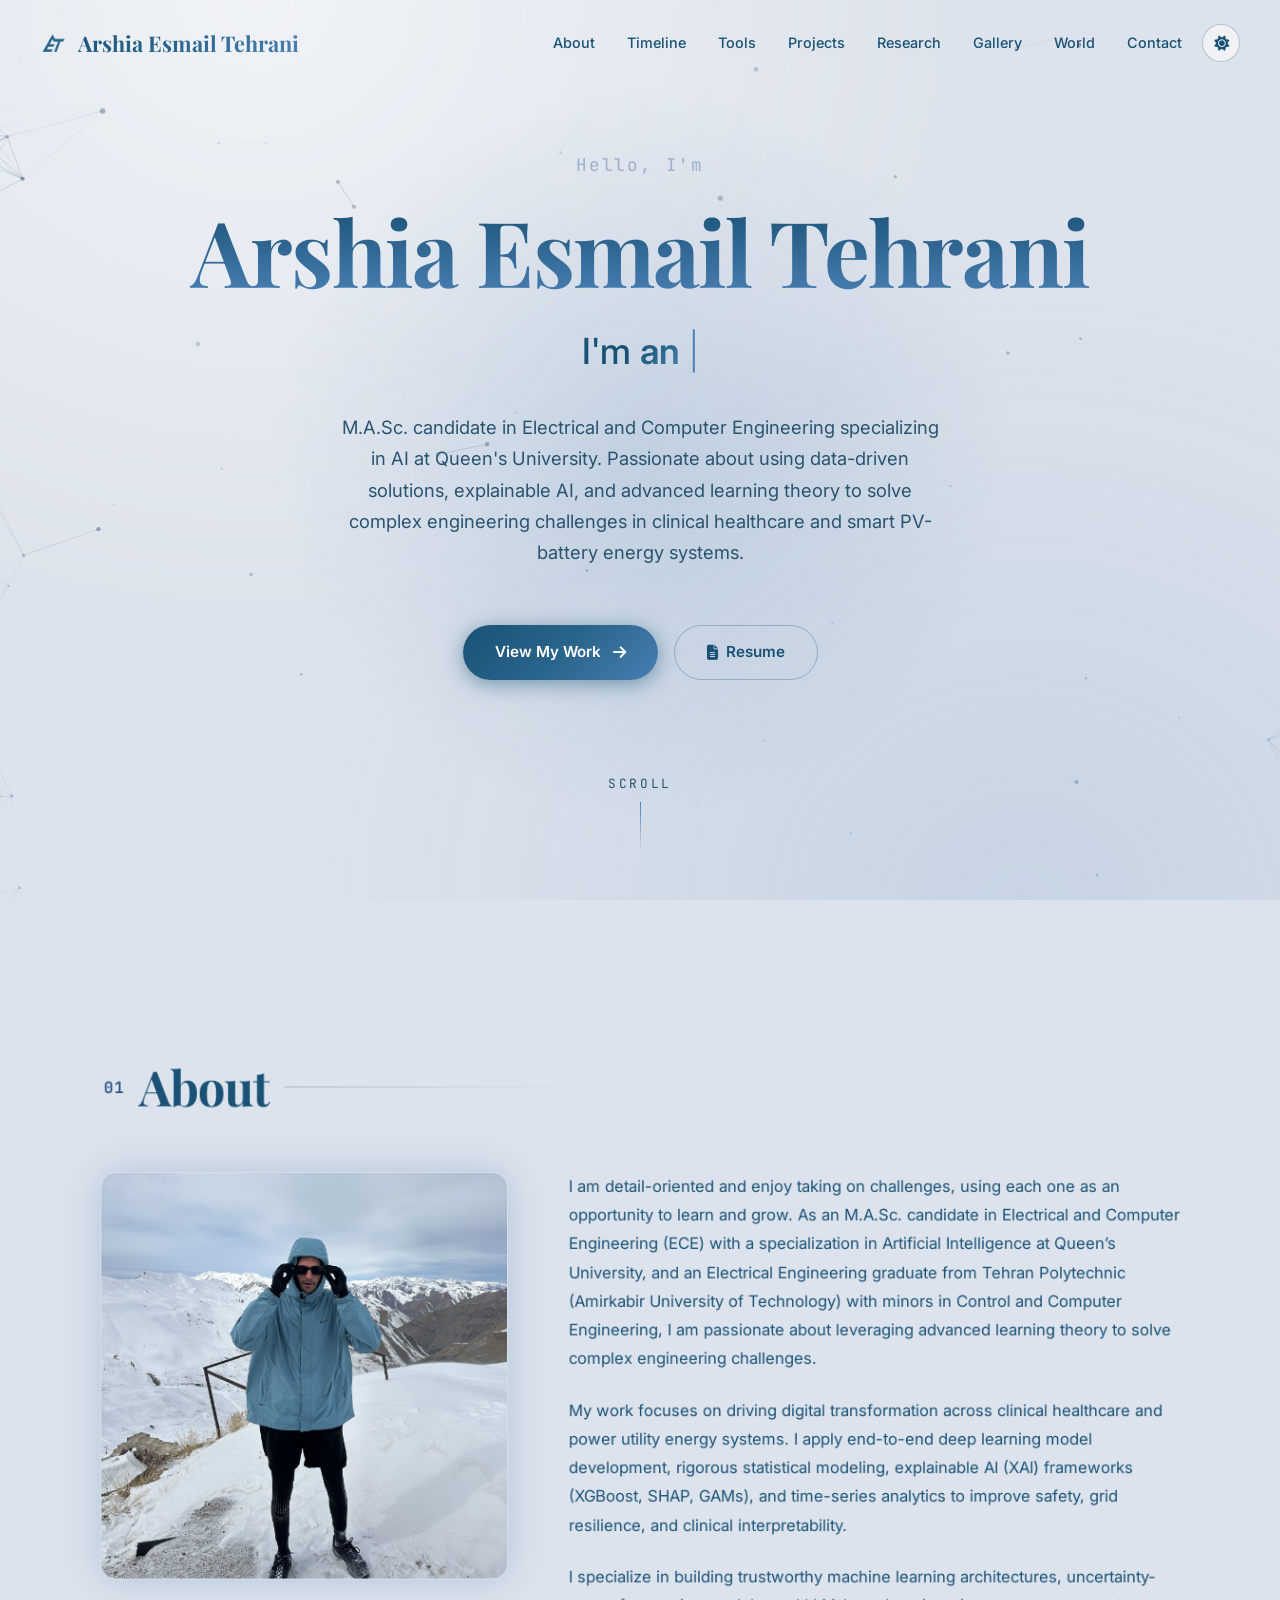
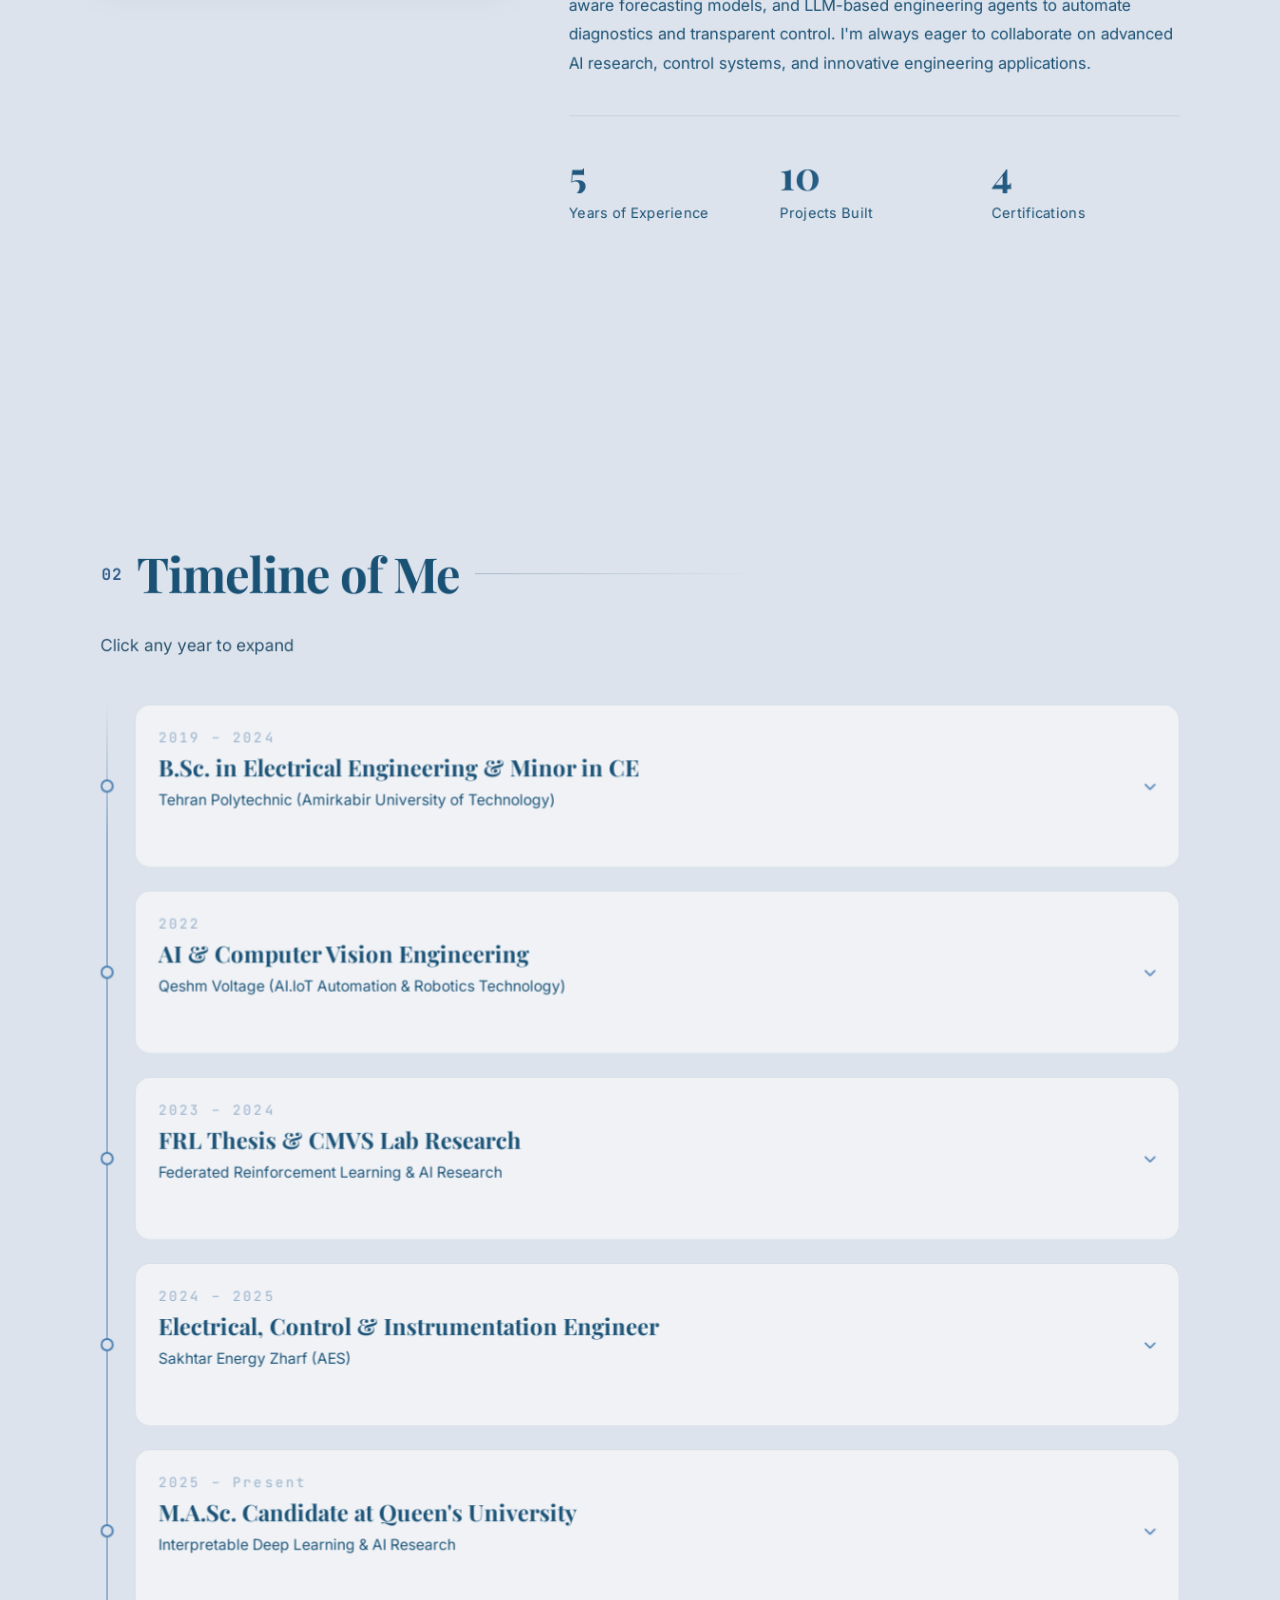
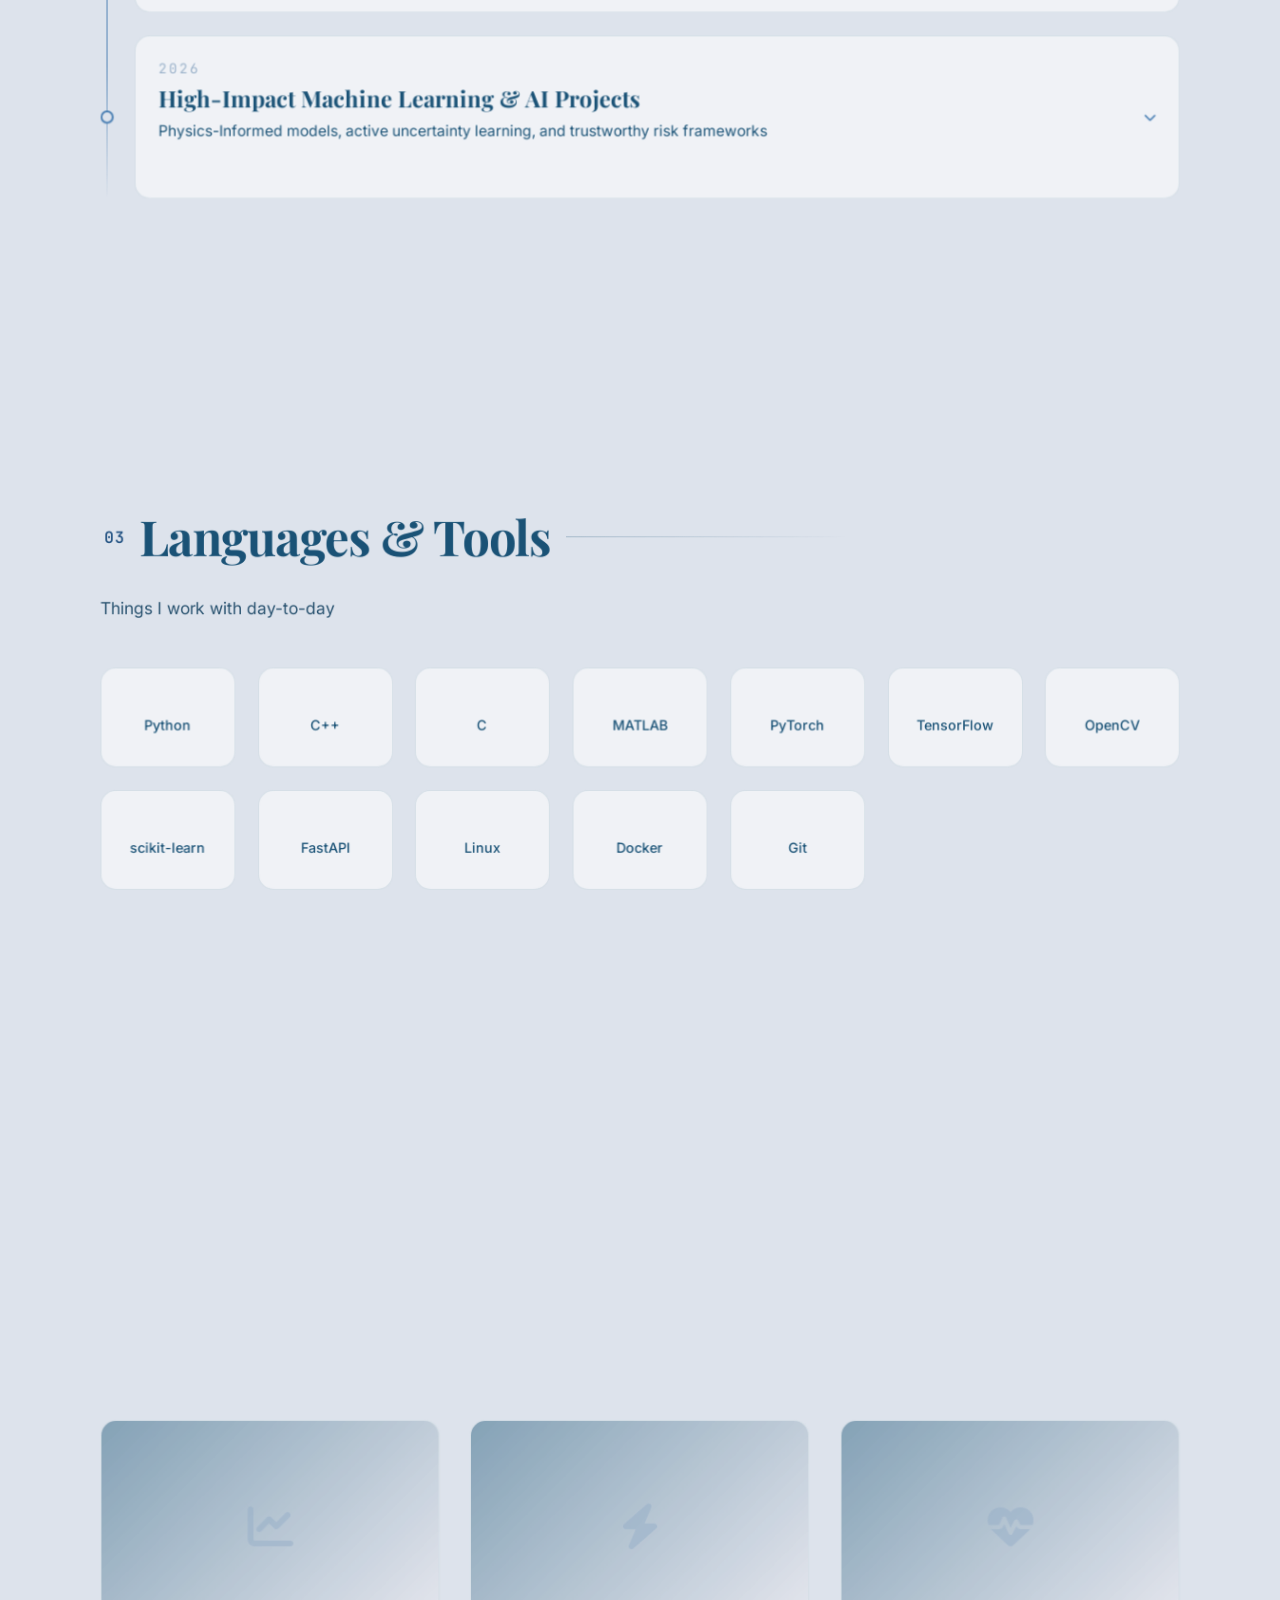
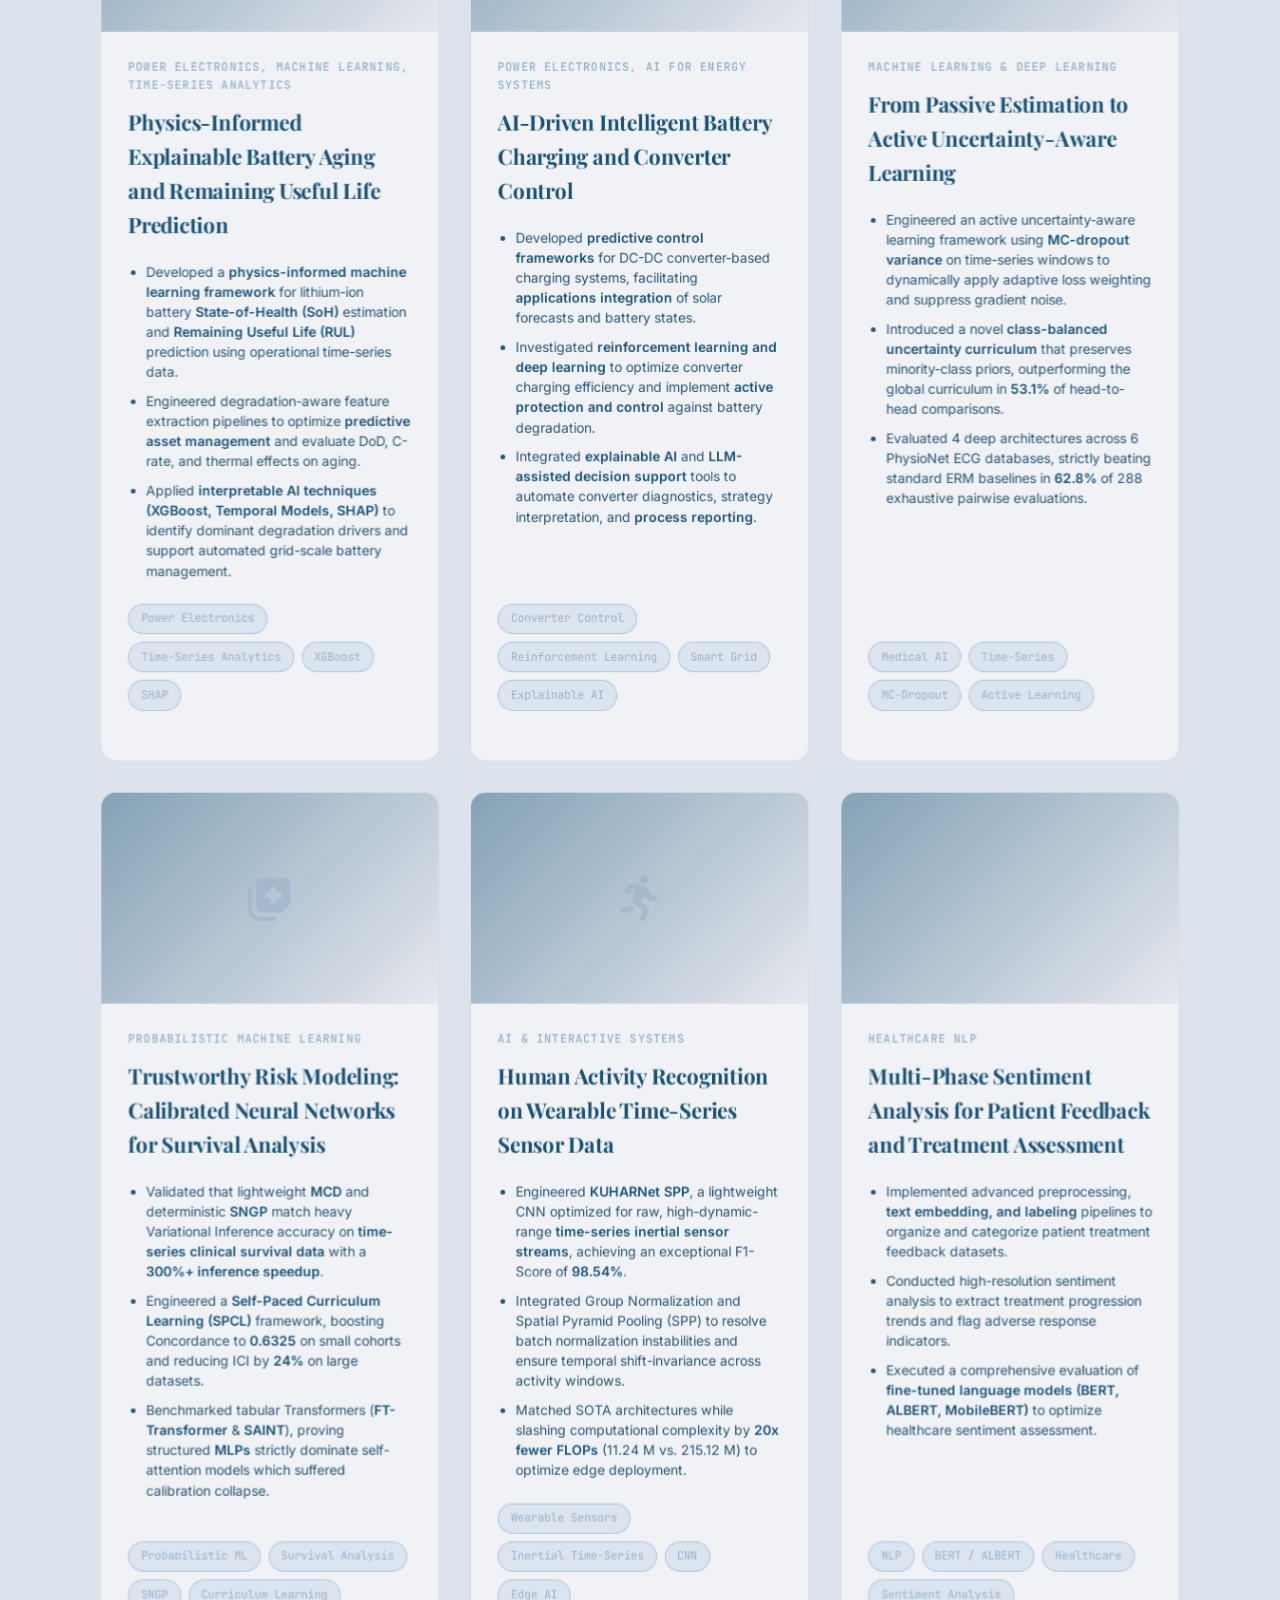
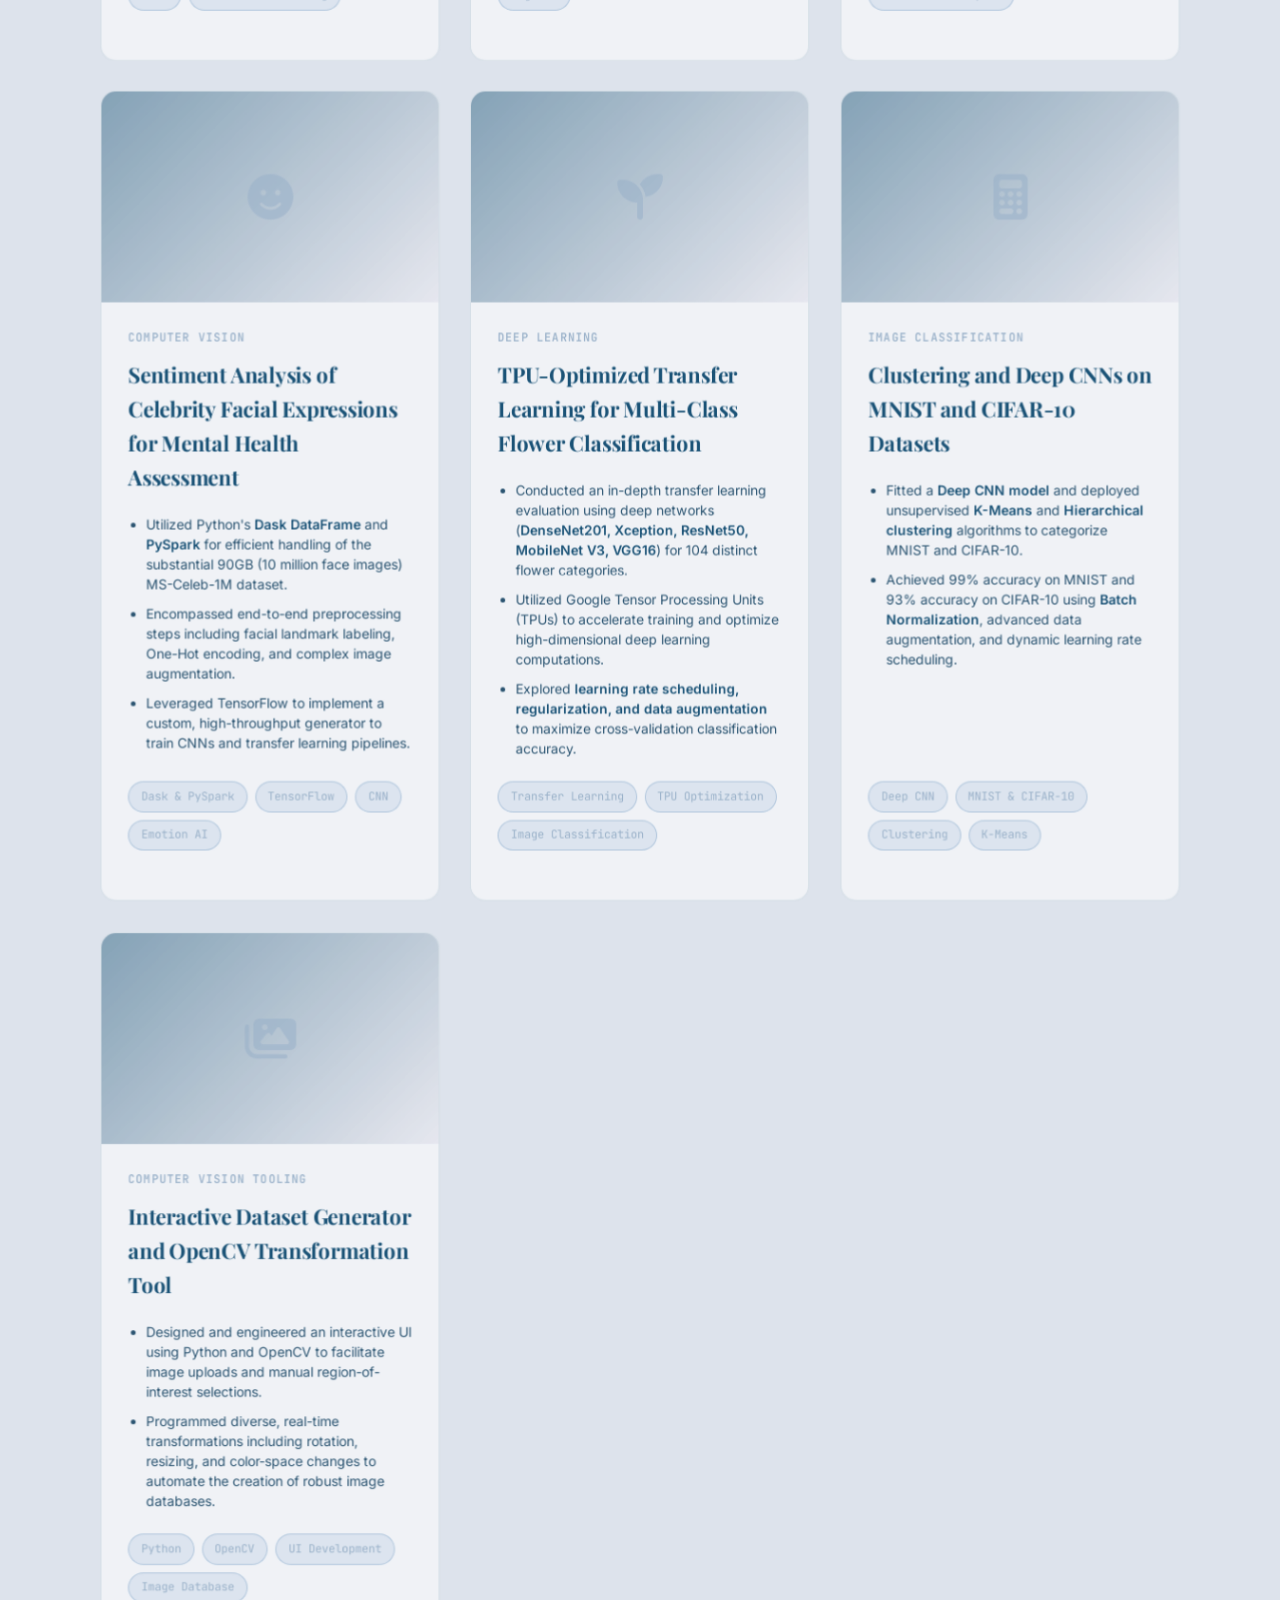
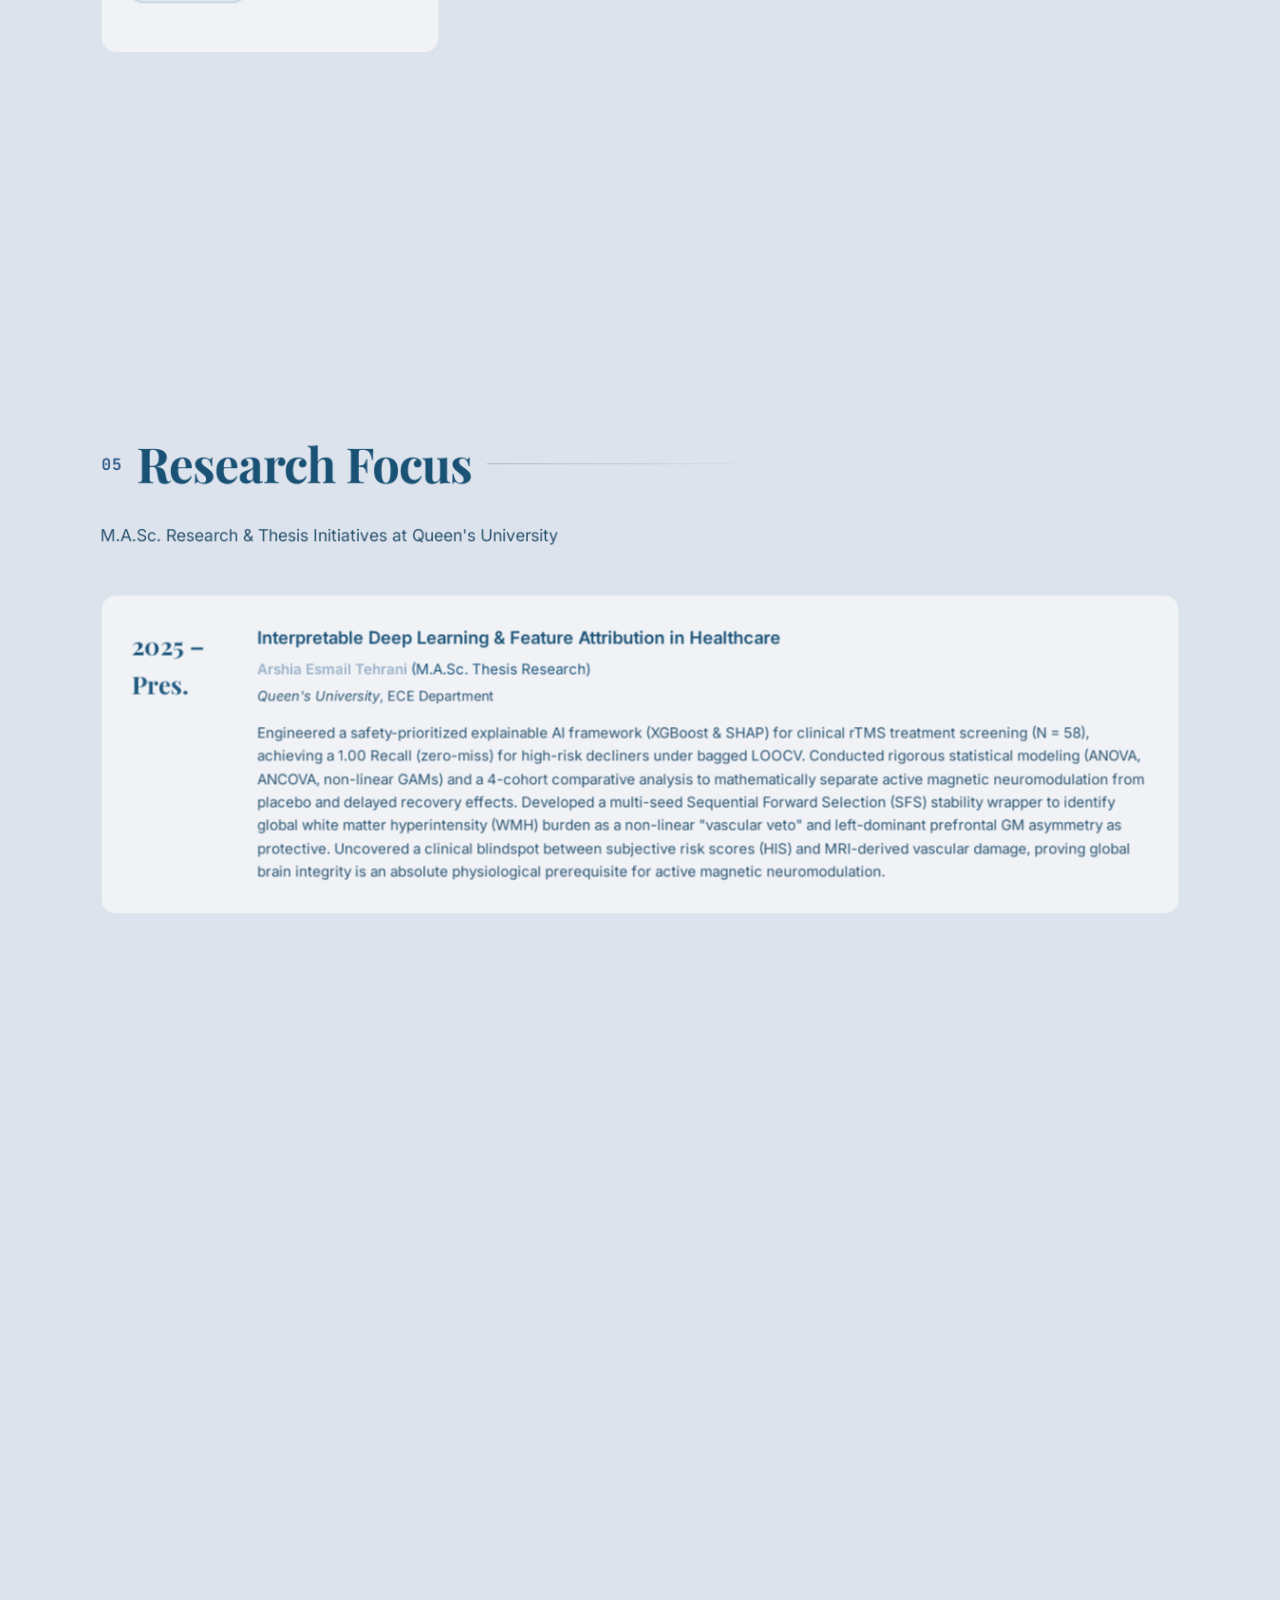
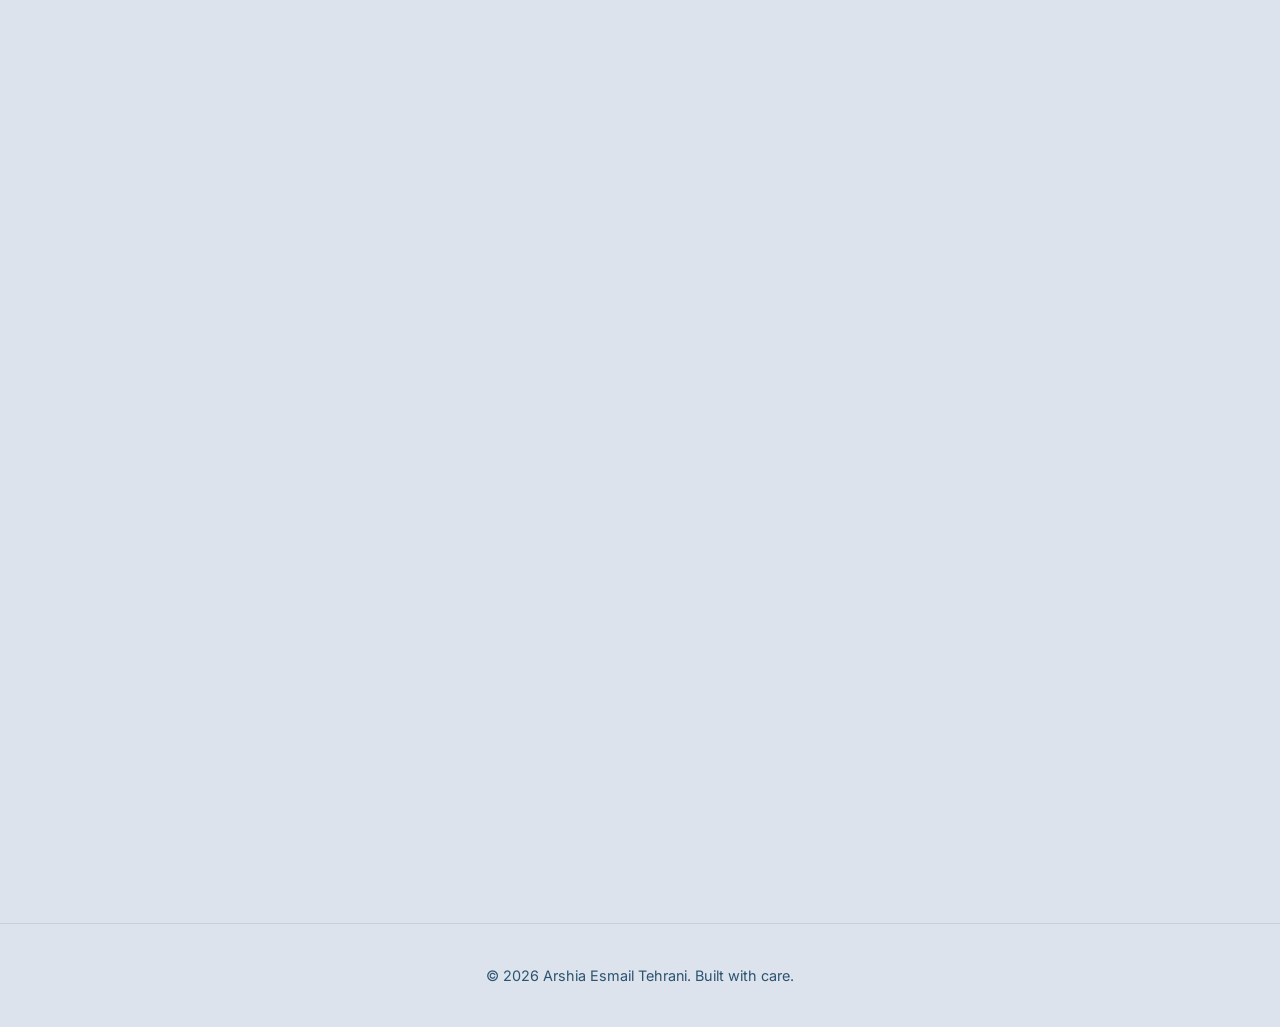
==== commit 29785f53: "feat: implement cinematic scroll effects with Lenis smooth scrolling and intersection-based section " ====
--- a/index.html
+++ b/index.html
@@ -911,7 +911,7 @@
     <!-- App scripts (theme.js must run first so particles read the right colors) -->
     <script src="scripts/theme.js?v=11"></script>
     <script src="scripts/particles.js?v=52"></script>
-    <script src="scripts/scroll-effects.js?v=59"></script>
+    <script src="scripts/scroll-effects.js?v=60"></script>
     <script src="scripts/main.js?v=29"></script>
 
     <!-- ==================== SPA GALLERY OVERLAY ==================== -->
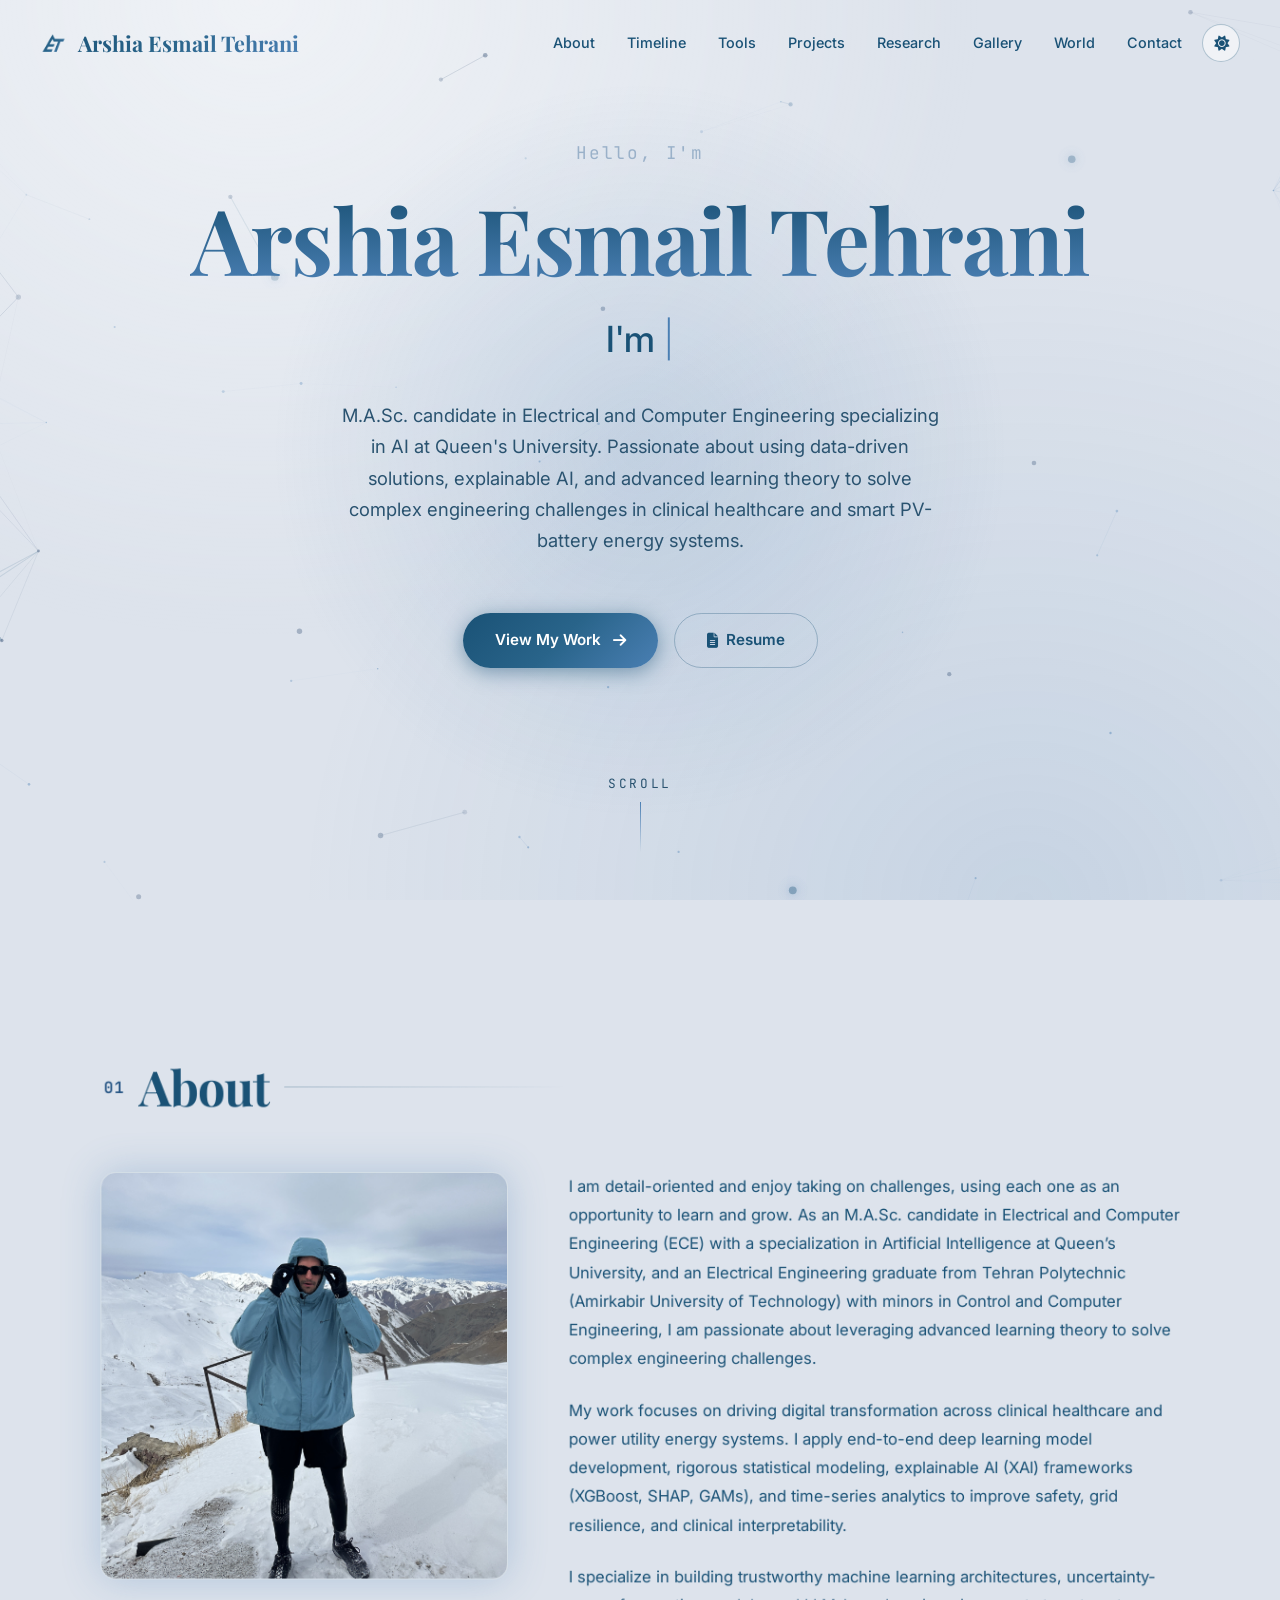
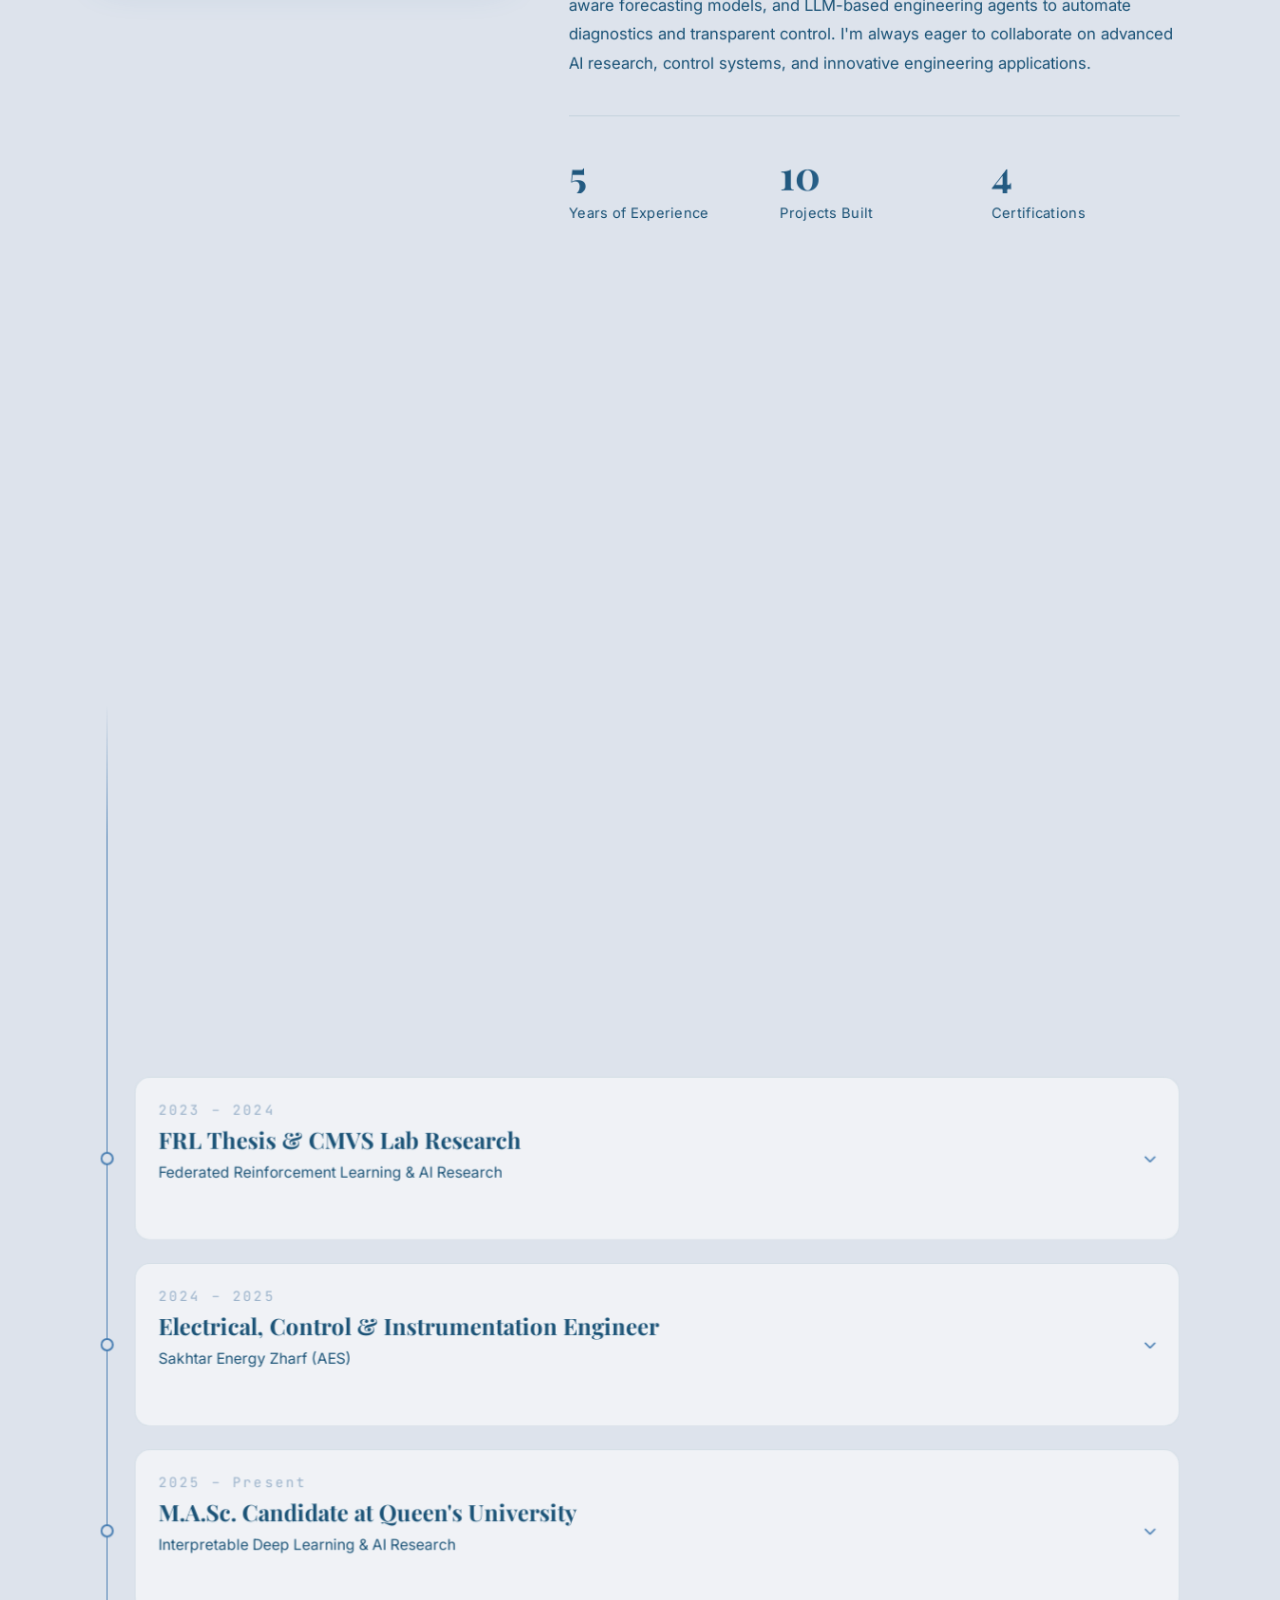
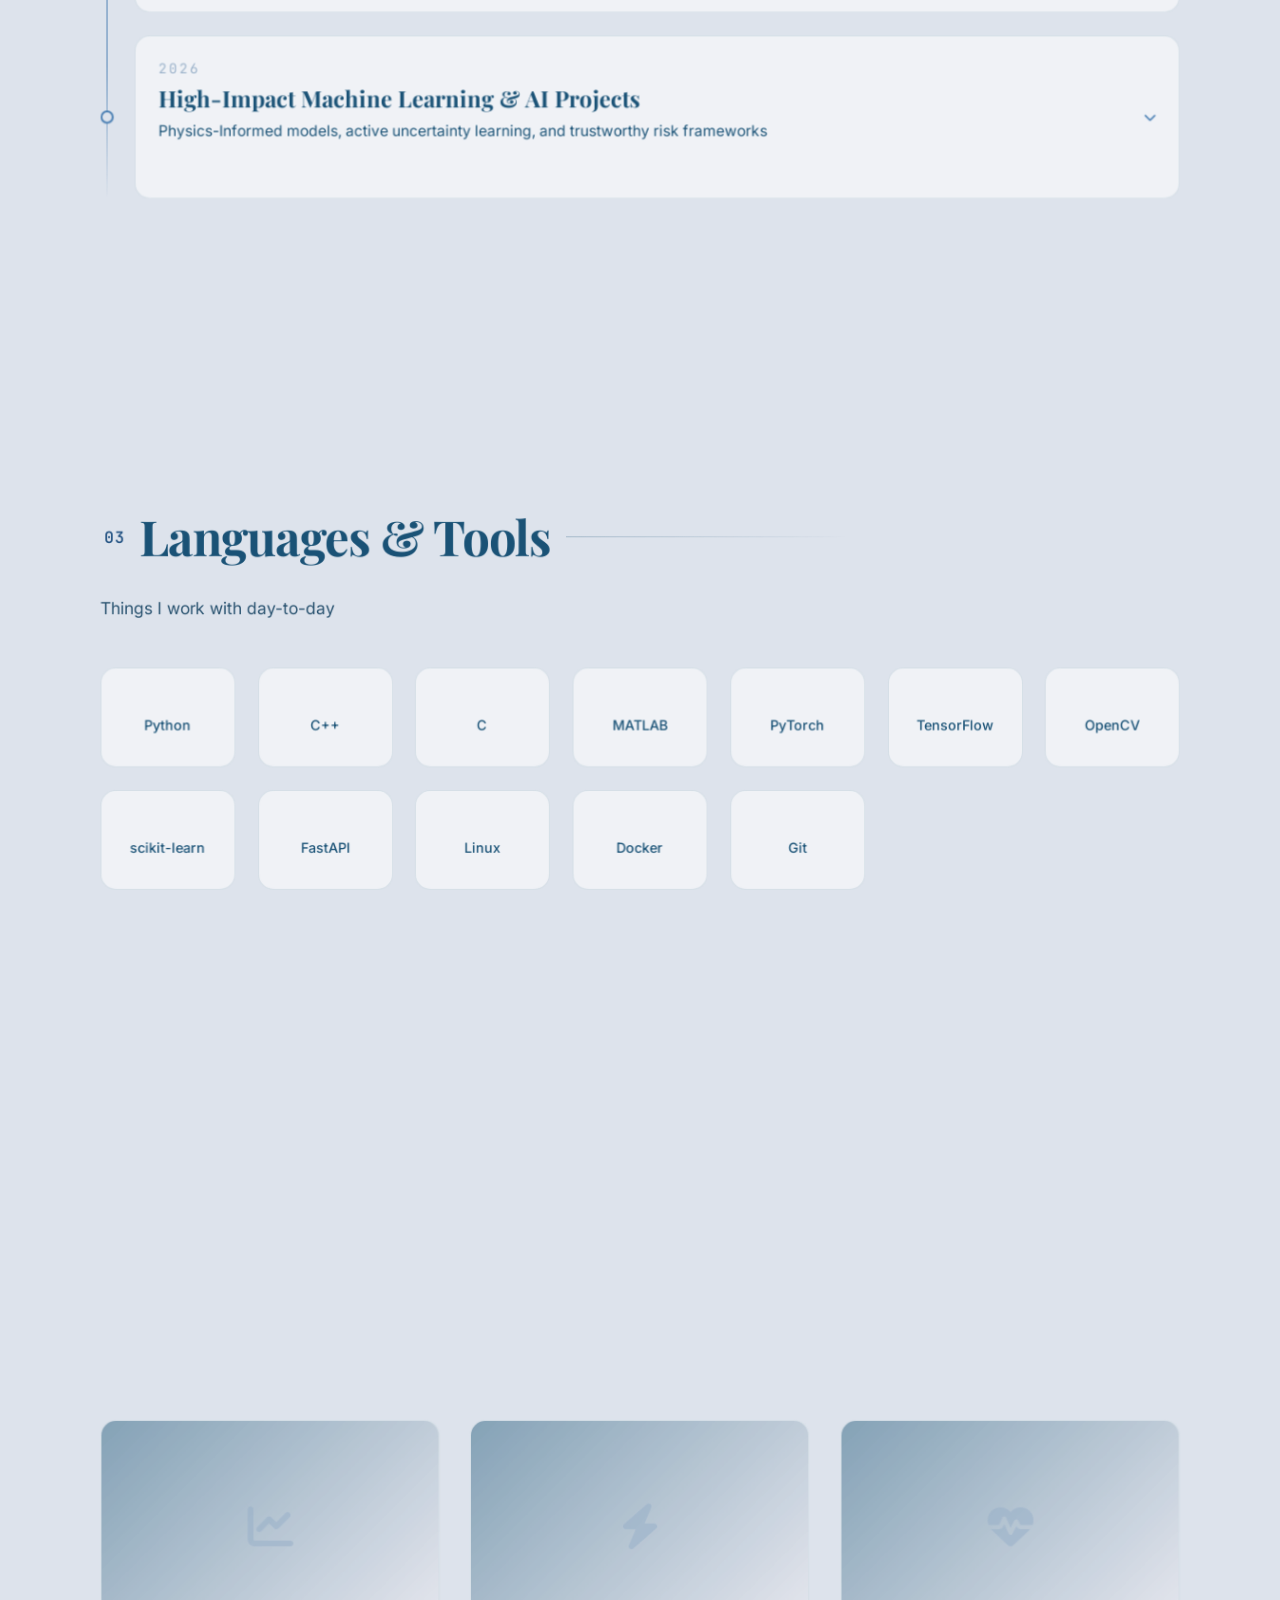
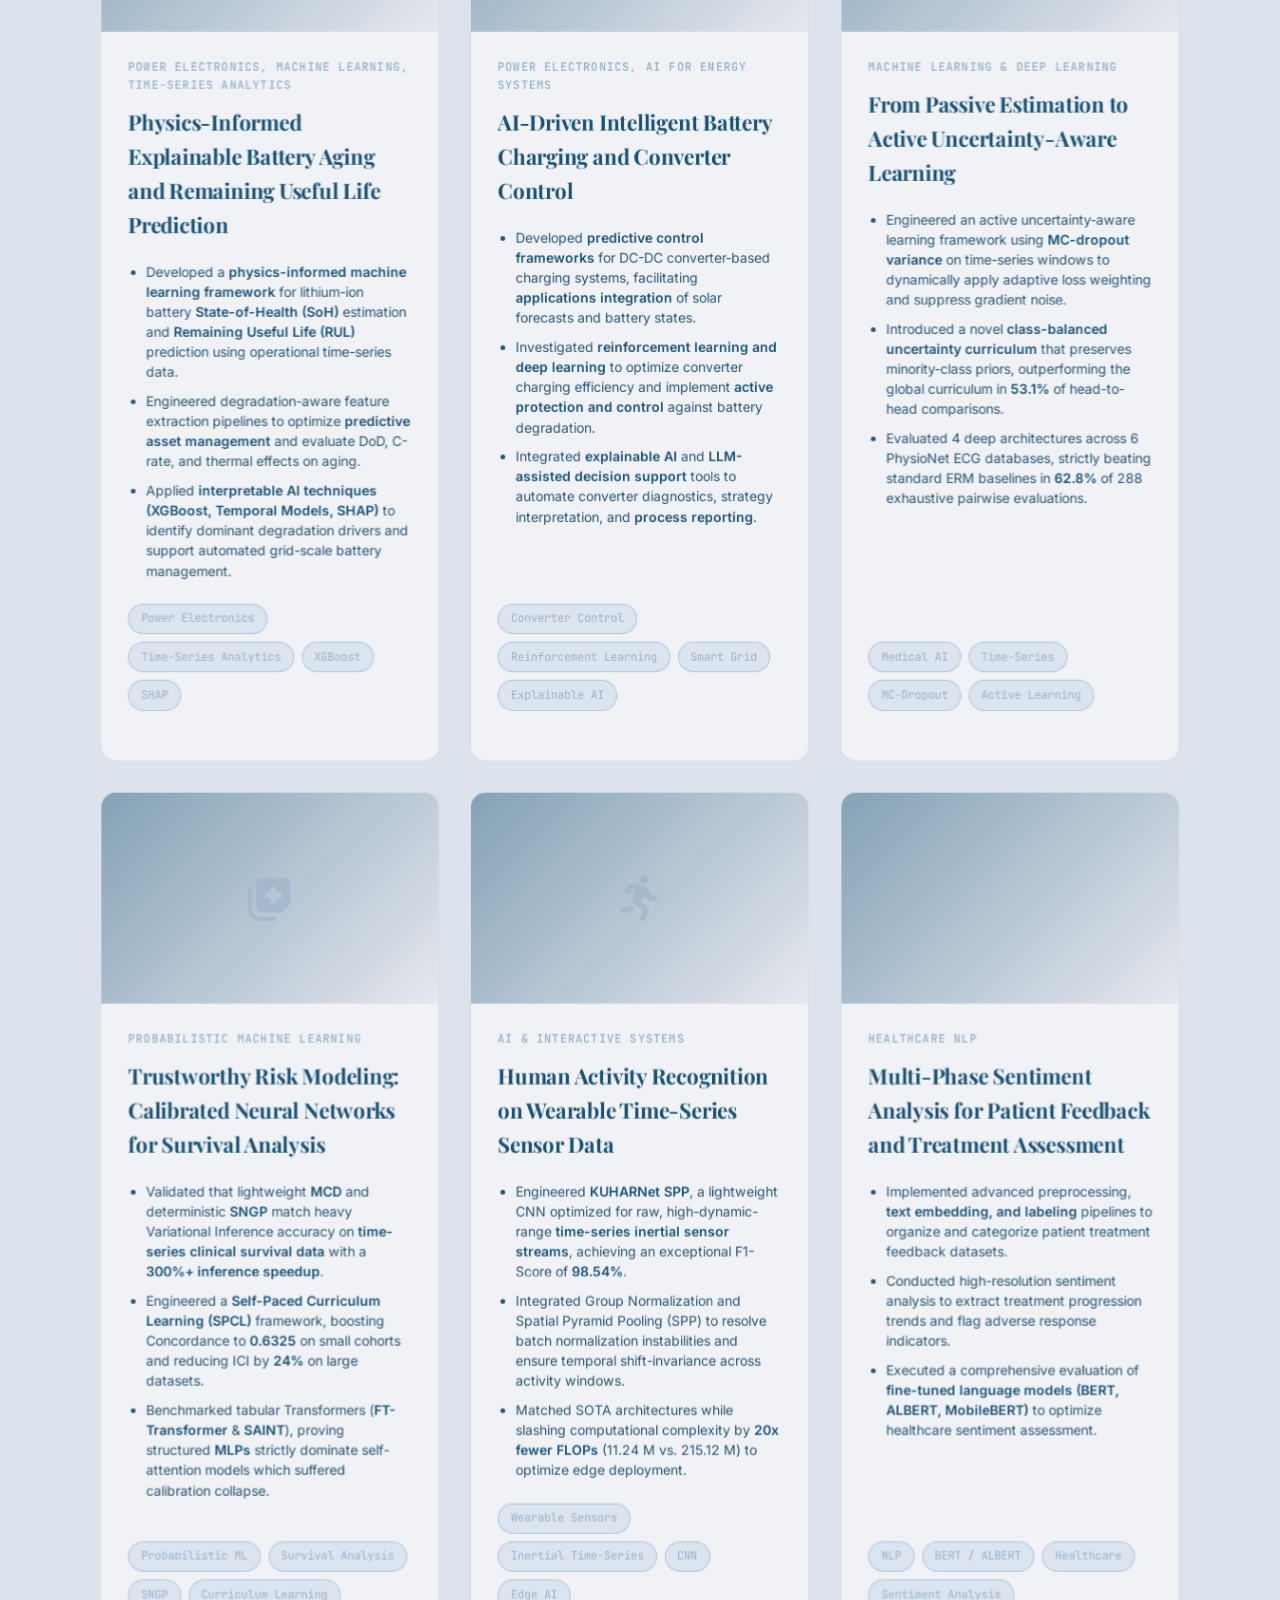
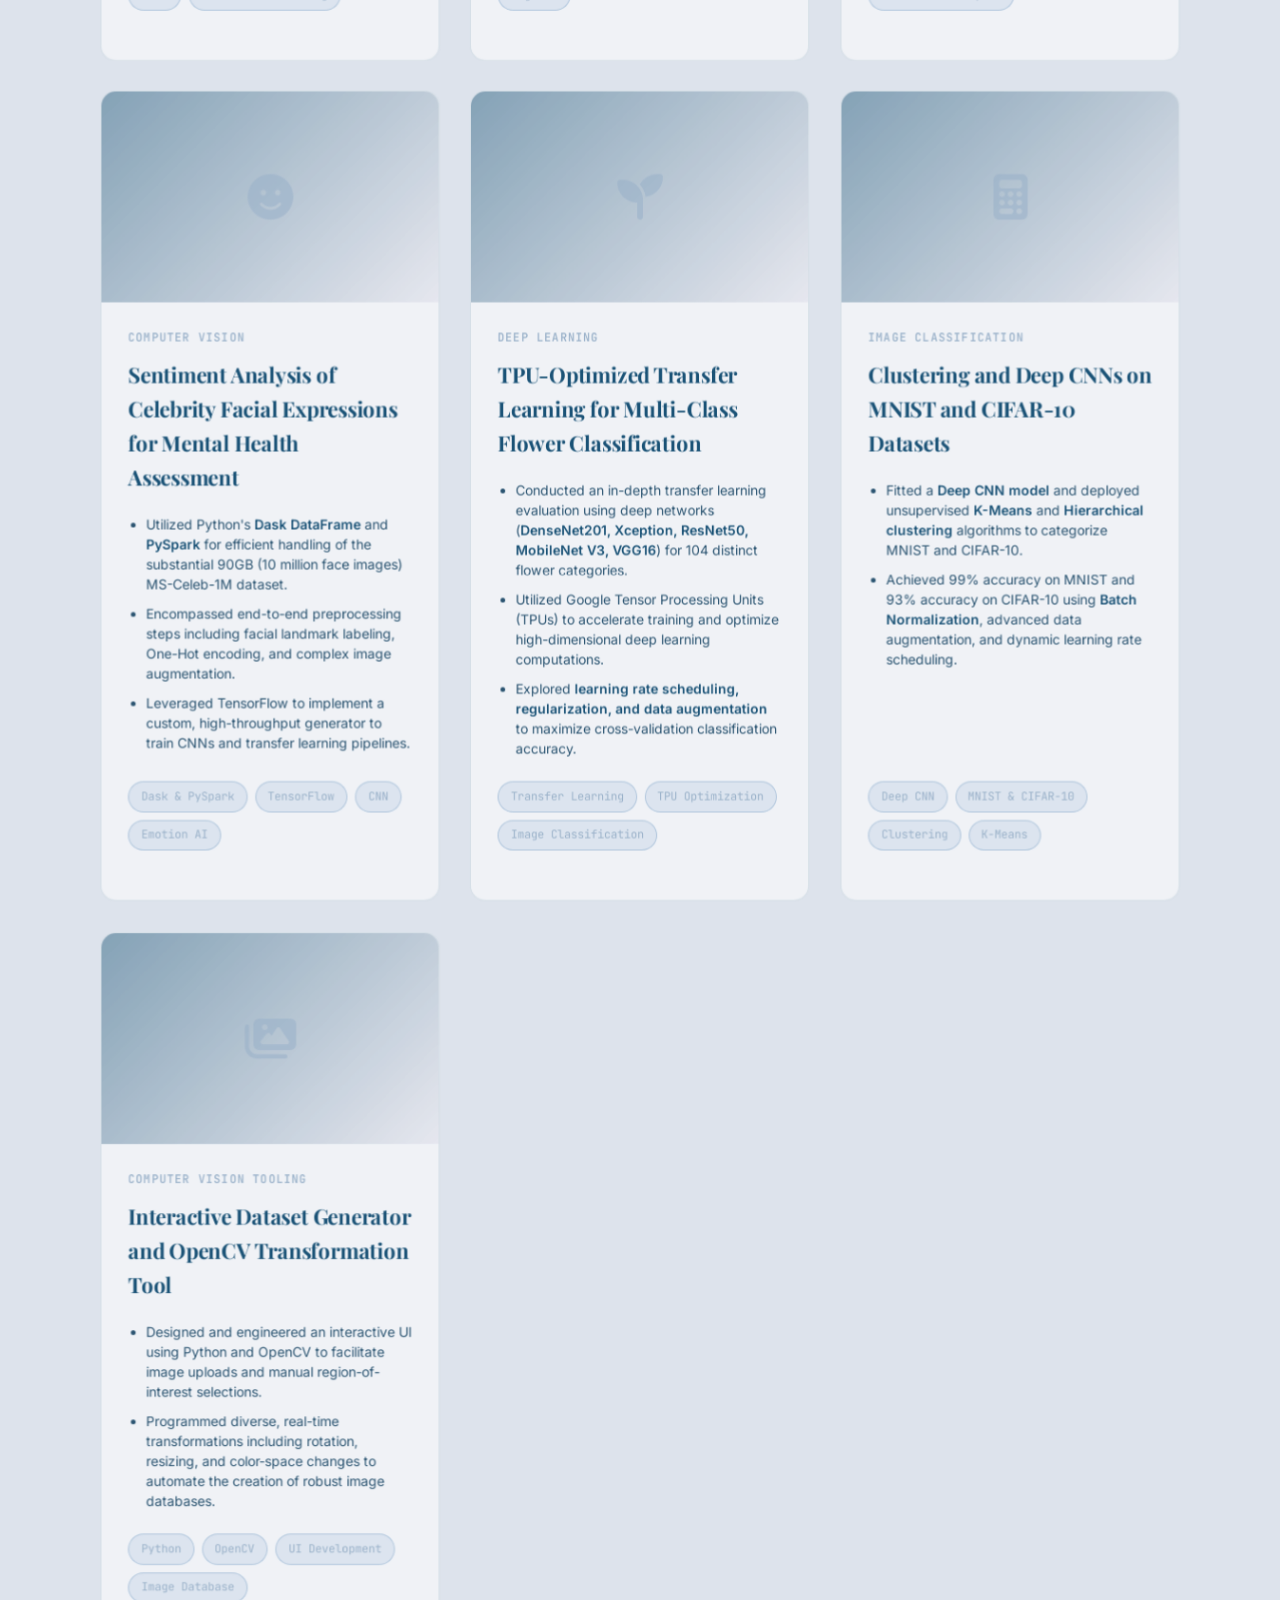
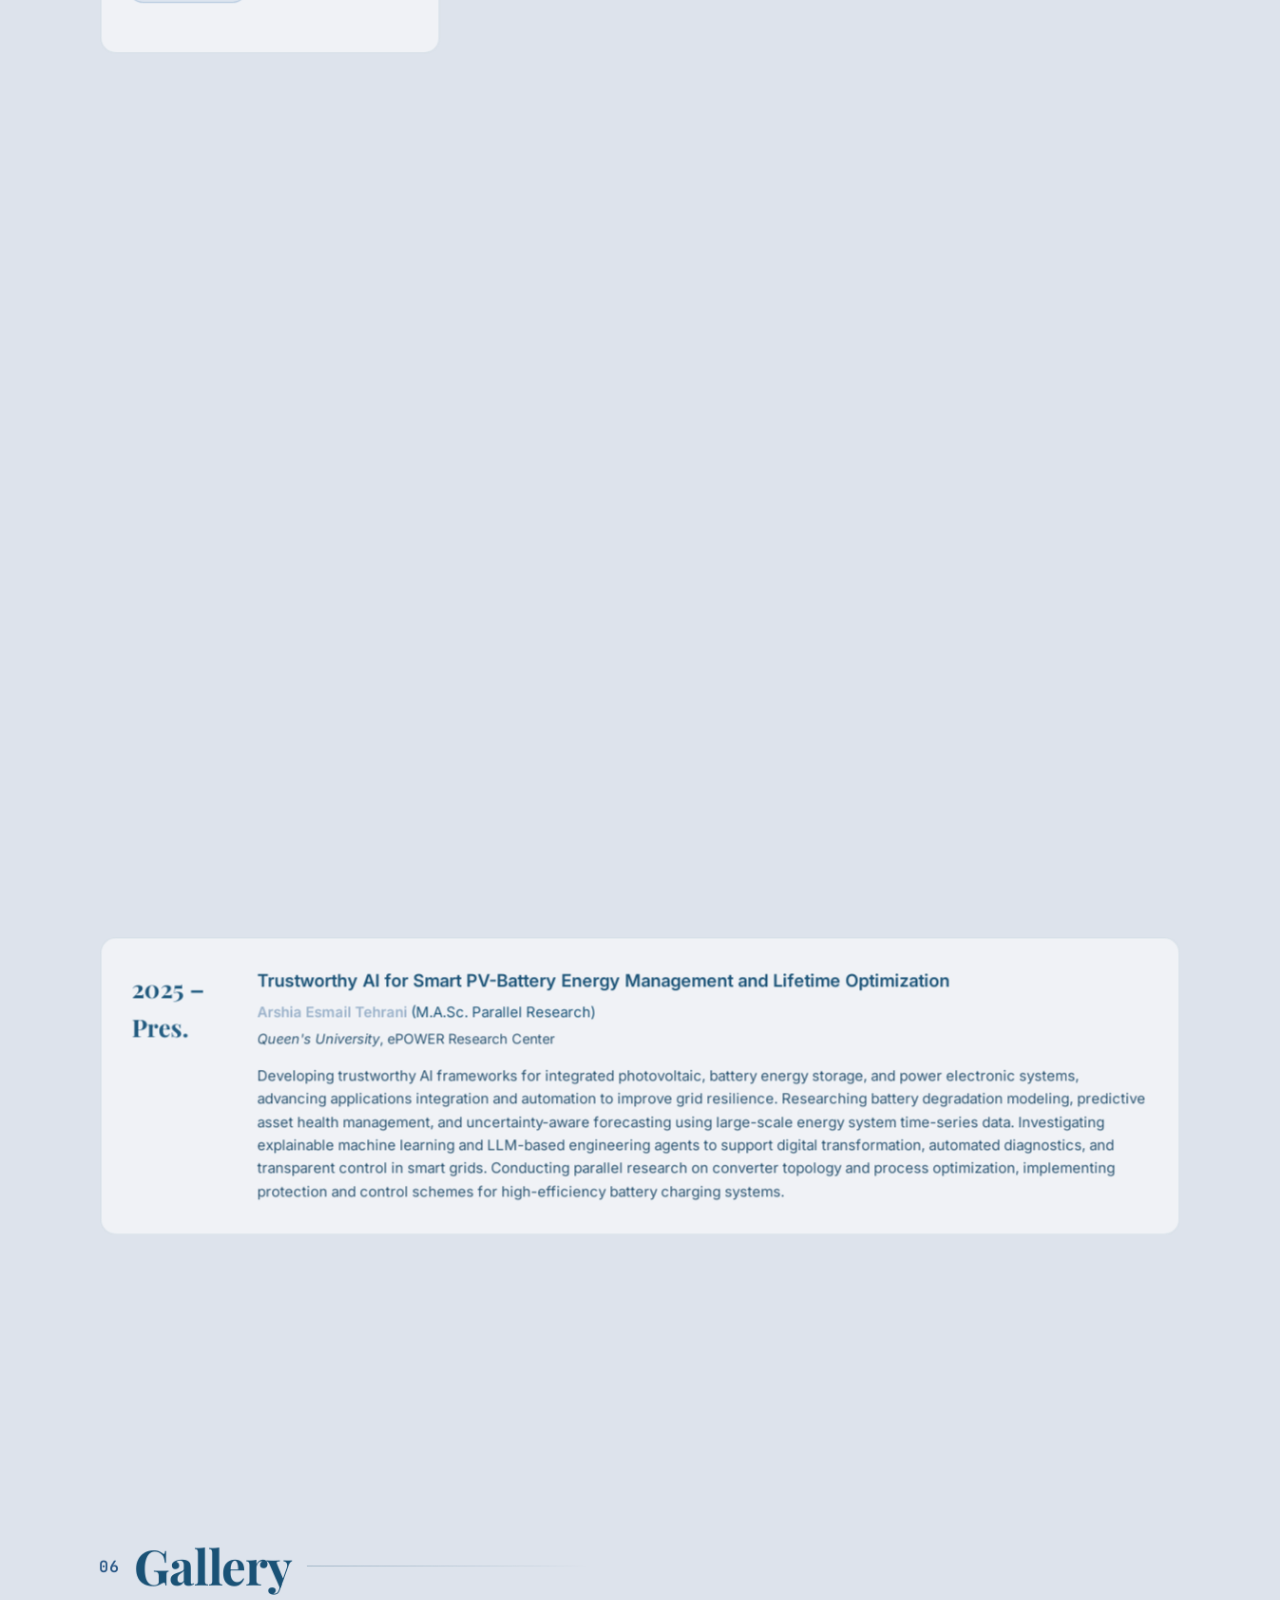
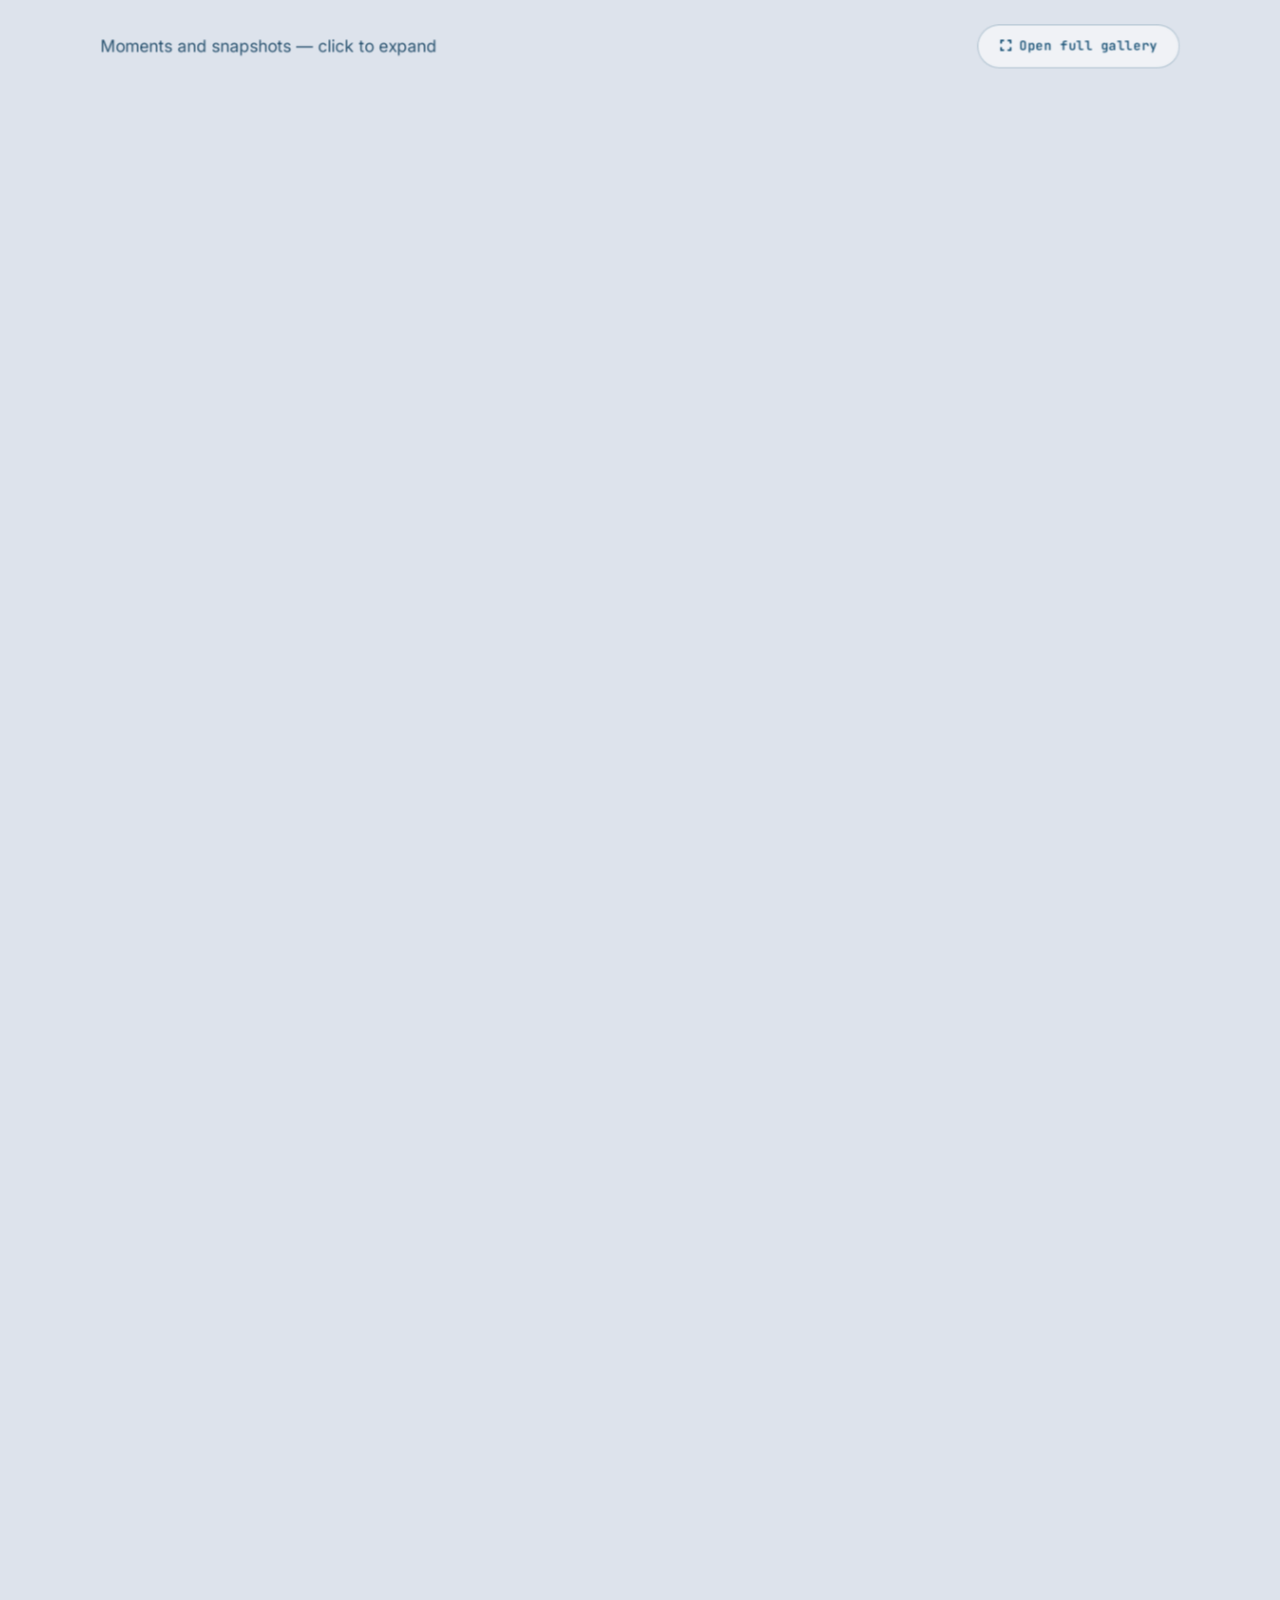
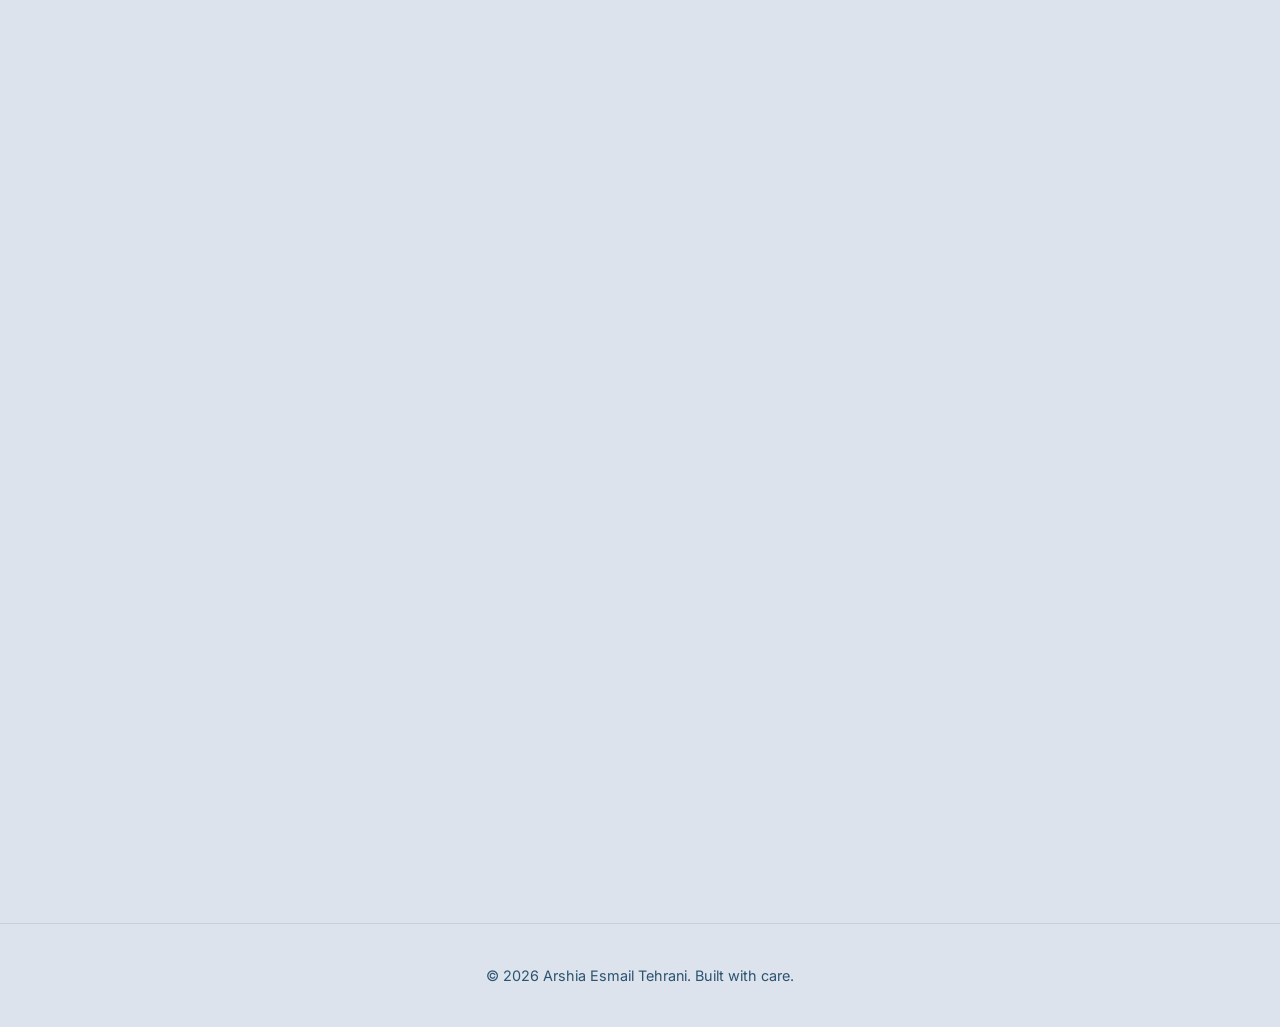
==== commit abebc07c: "feat: add CSS styling, scroll progress, and Lenis-based scroll effects to the site" ====
--- a/index.html
+++ b/index.html
@@ -24,7 +24,7 @@
             }
         })();
     </script>
-    <link rel="stylesheet" href="styles/main.css?v=62" />
+    <link rel="stylesheet" href="styles/main.css?v=63" />
     <link rel="stylesheet" href="styles/subpage.css?v=64" />
     <link rel="preconnect" href="https://fonts.googleapis.com" />
     <link rel="preconnect" href="https://fonts.gstatic.com" crossorigin />
@@ -911,7 +911,7 @@
     <!-- App scripts (theme.js must run first so particles read the right colors) -->
     <script src="scripts/theme.js?v=11"></script>
     <script src="scripts/particles.js?v=52"></script>
-    <script src="scripts/scroll-effects.js?v=60"></script>
+    <script src="scripts/scroll-effects.js?v=61"></script>
     <script src="scripts/main.js?v=29"></script>
 
     <!-- ==================== SPA GALLERY OVERLAY ==================== -->
--- a/styles/main.css
+++ b/styles/main.css
@@ -657,7 +657,7 @@
     bottom: auto;
     left: auto;
     transform: none;
-    margin-top: 2rem;
+    margin-top: 3.5rem;
     margin-bottom: 1rem;
     display: flex;
     flex-direction: column;
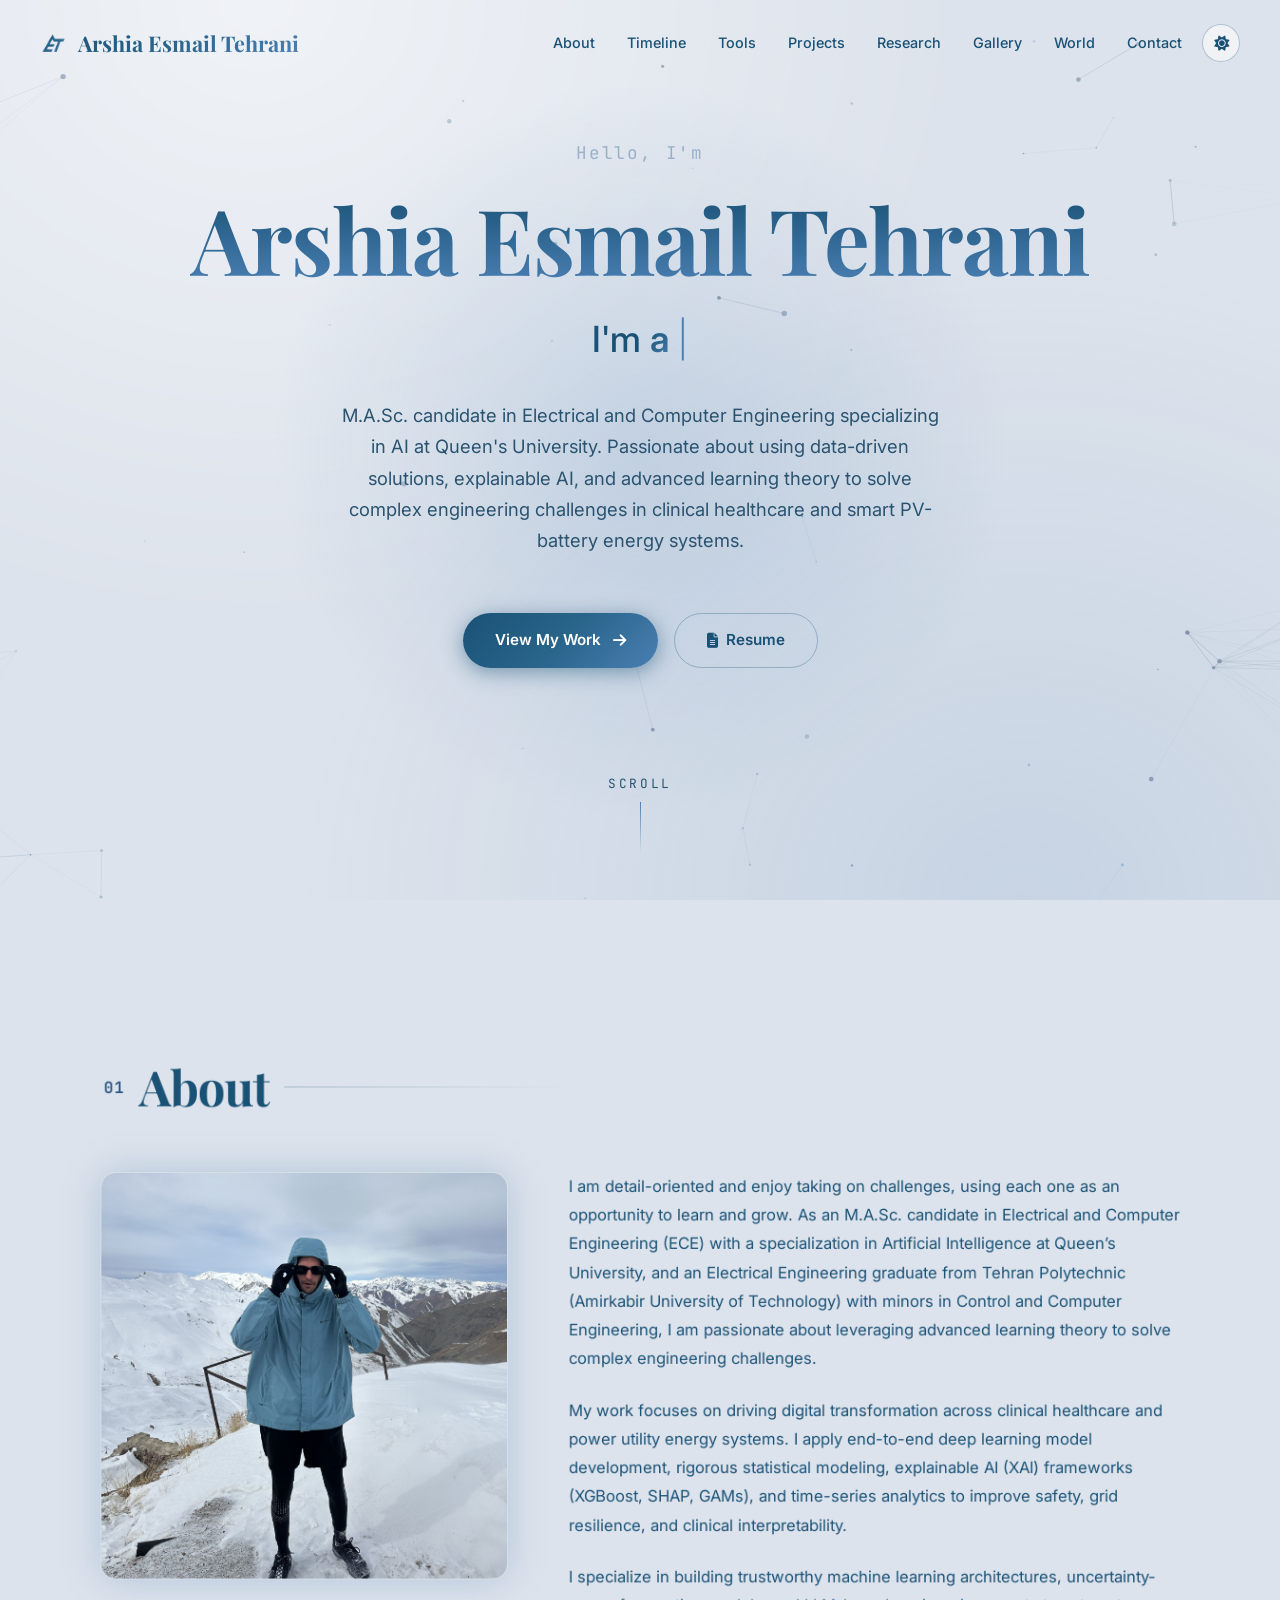
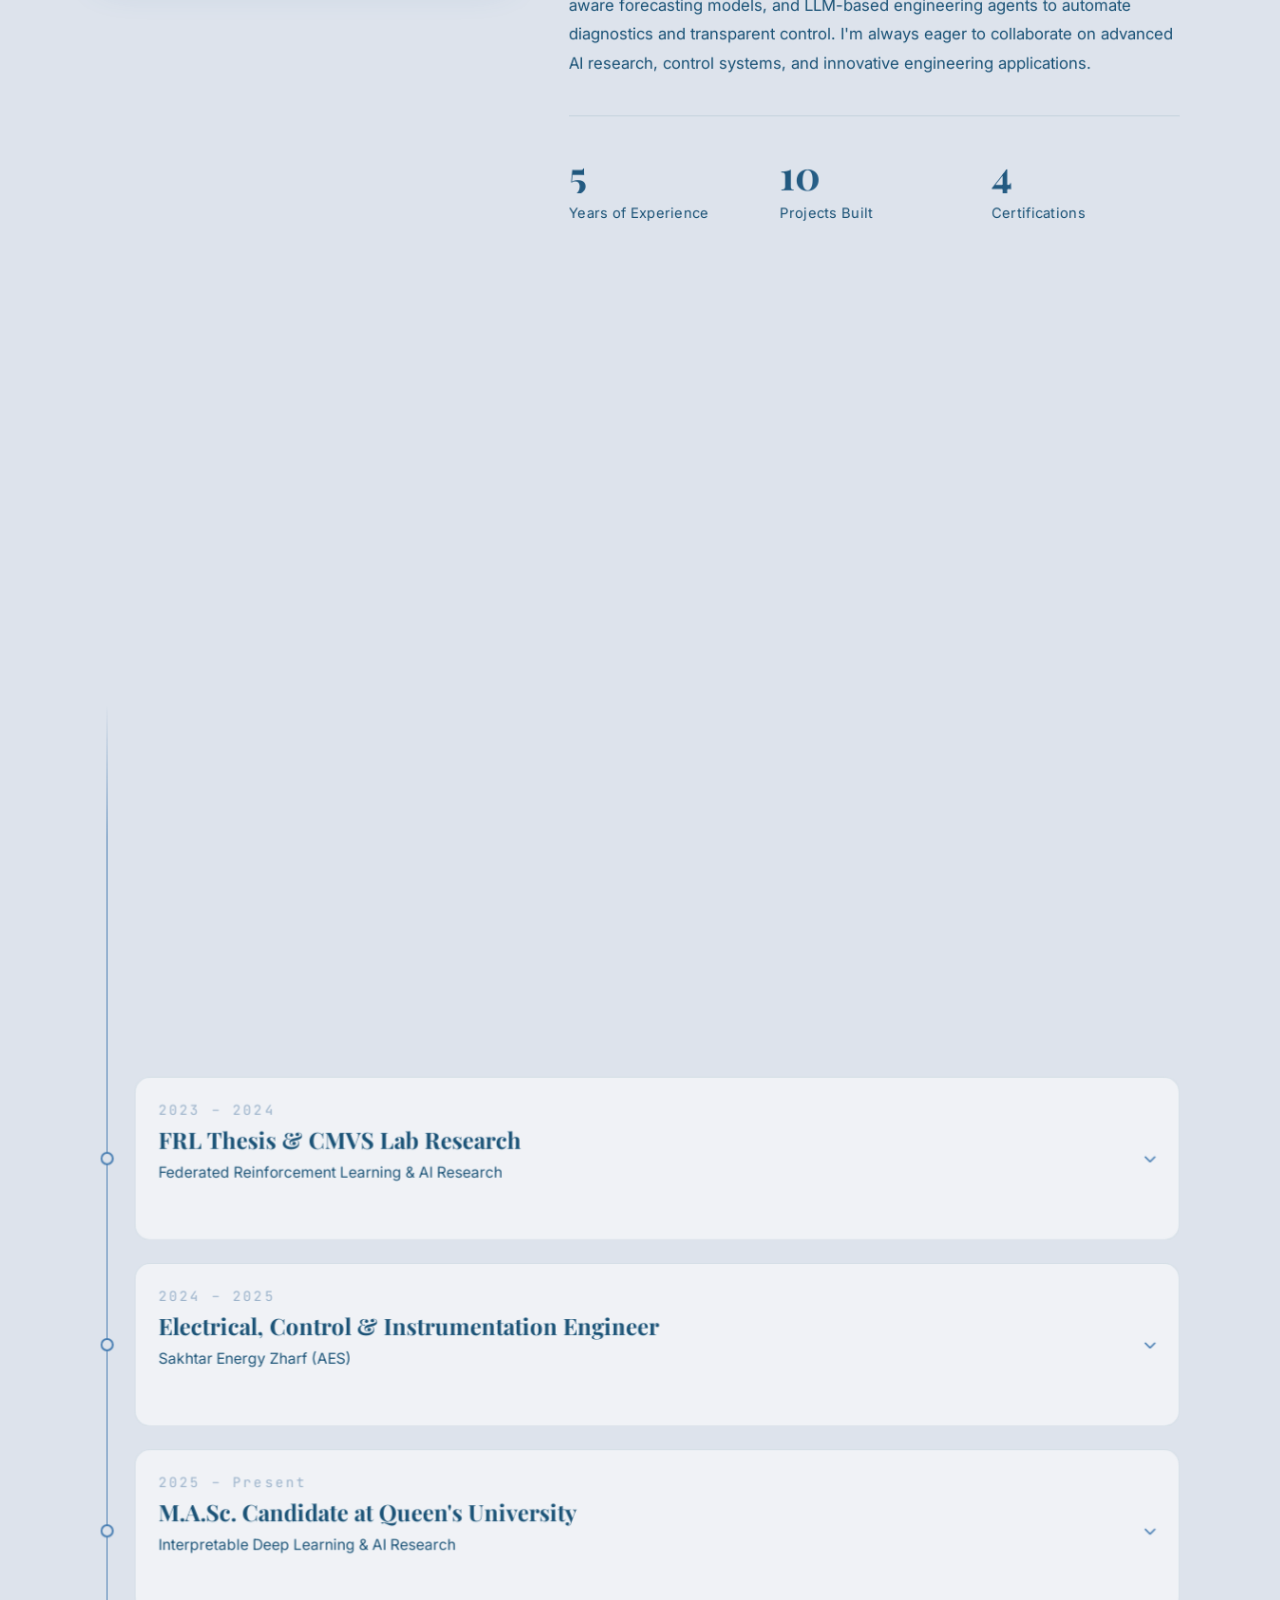
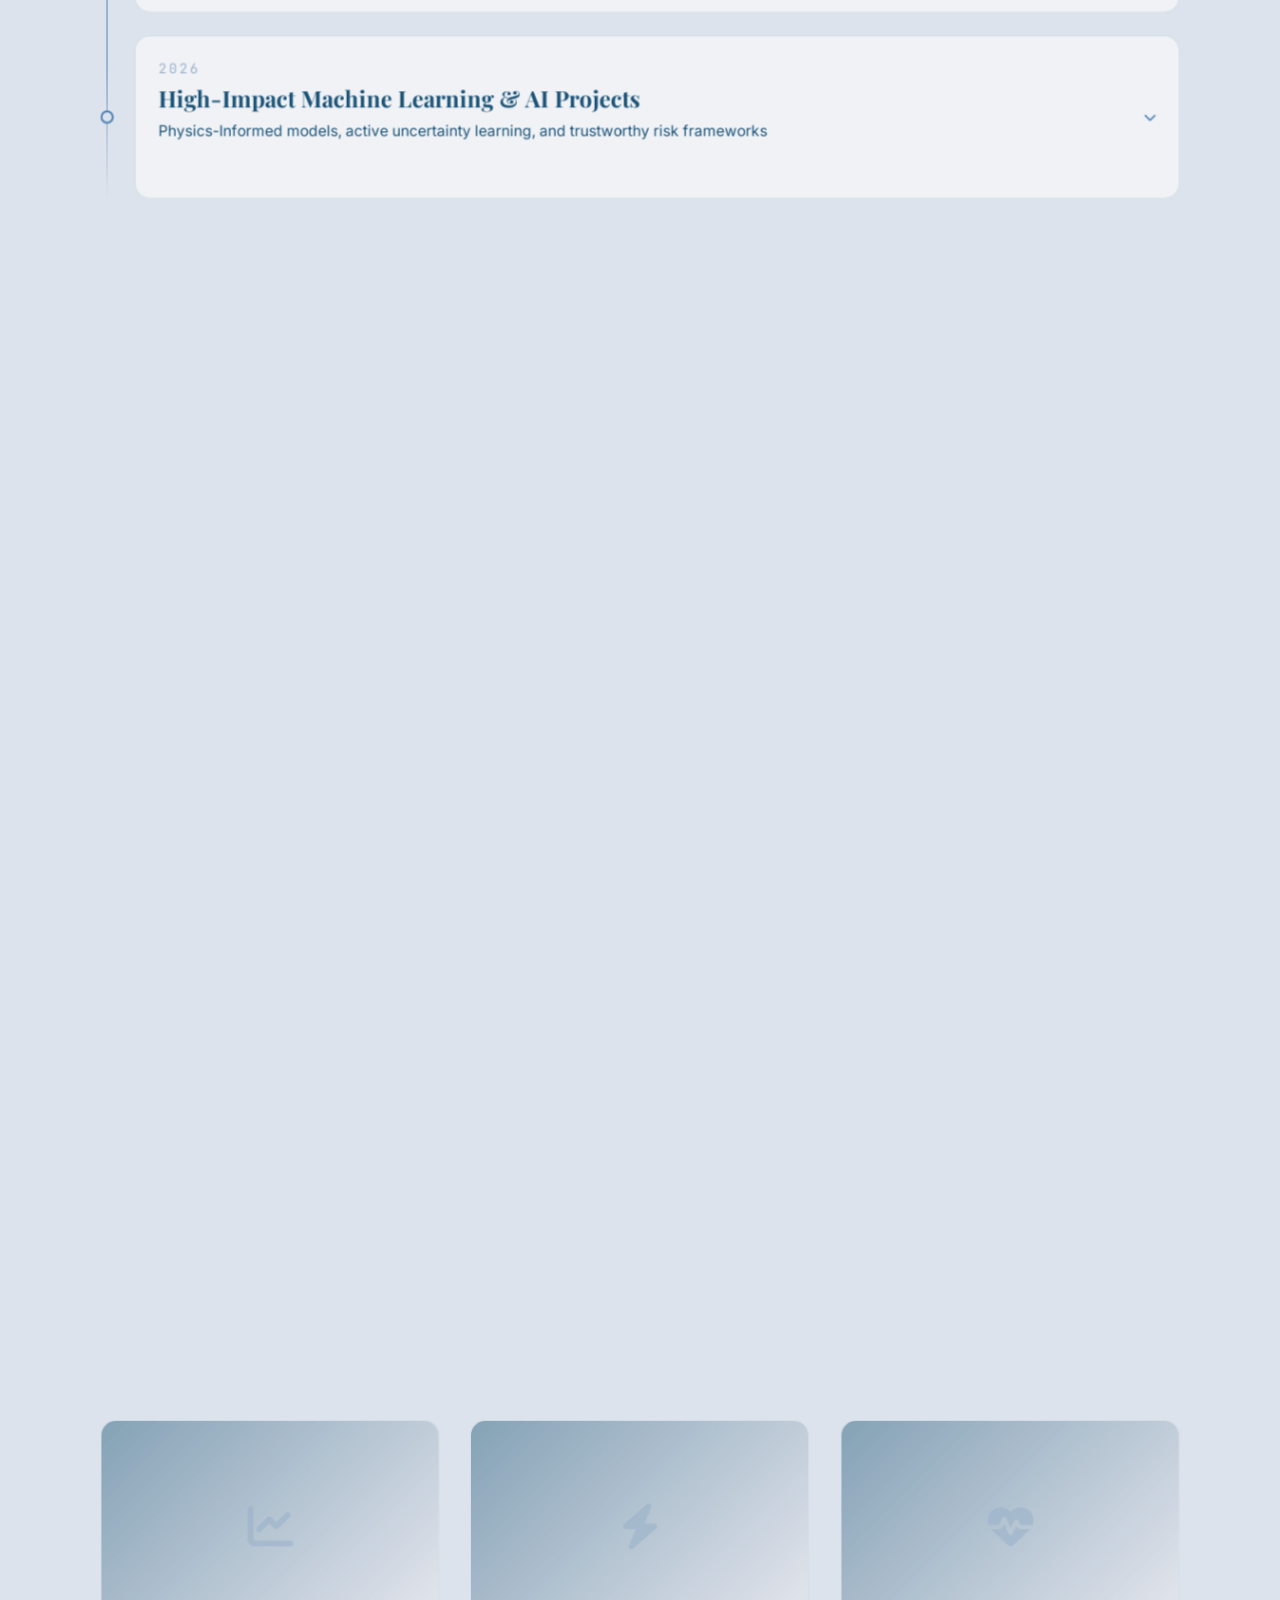
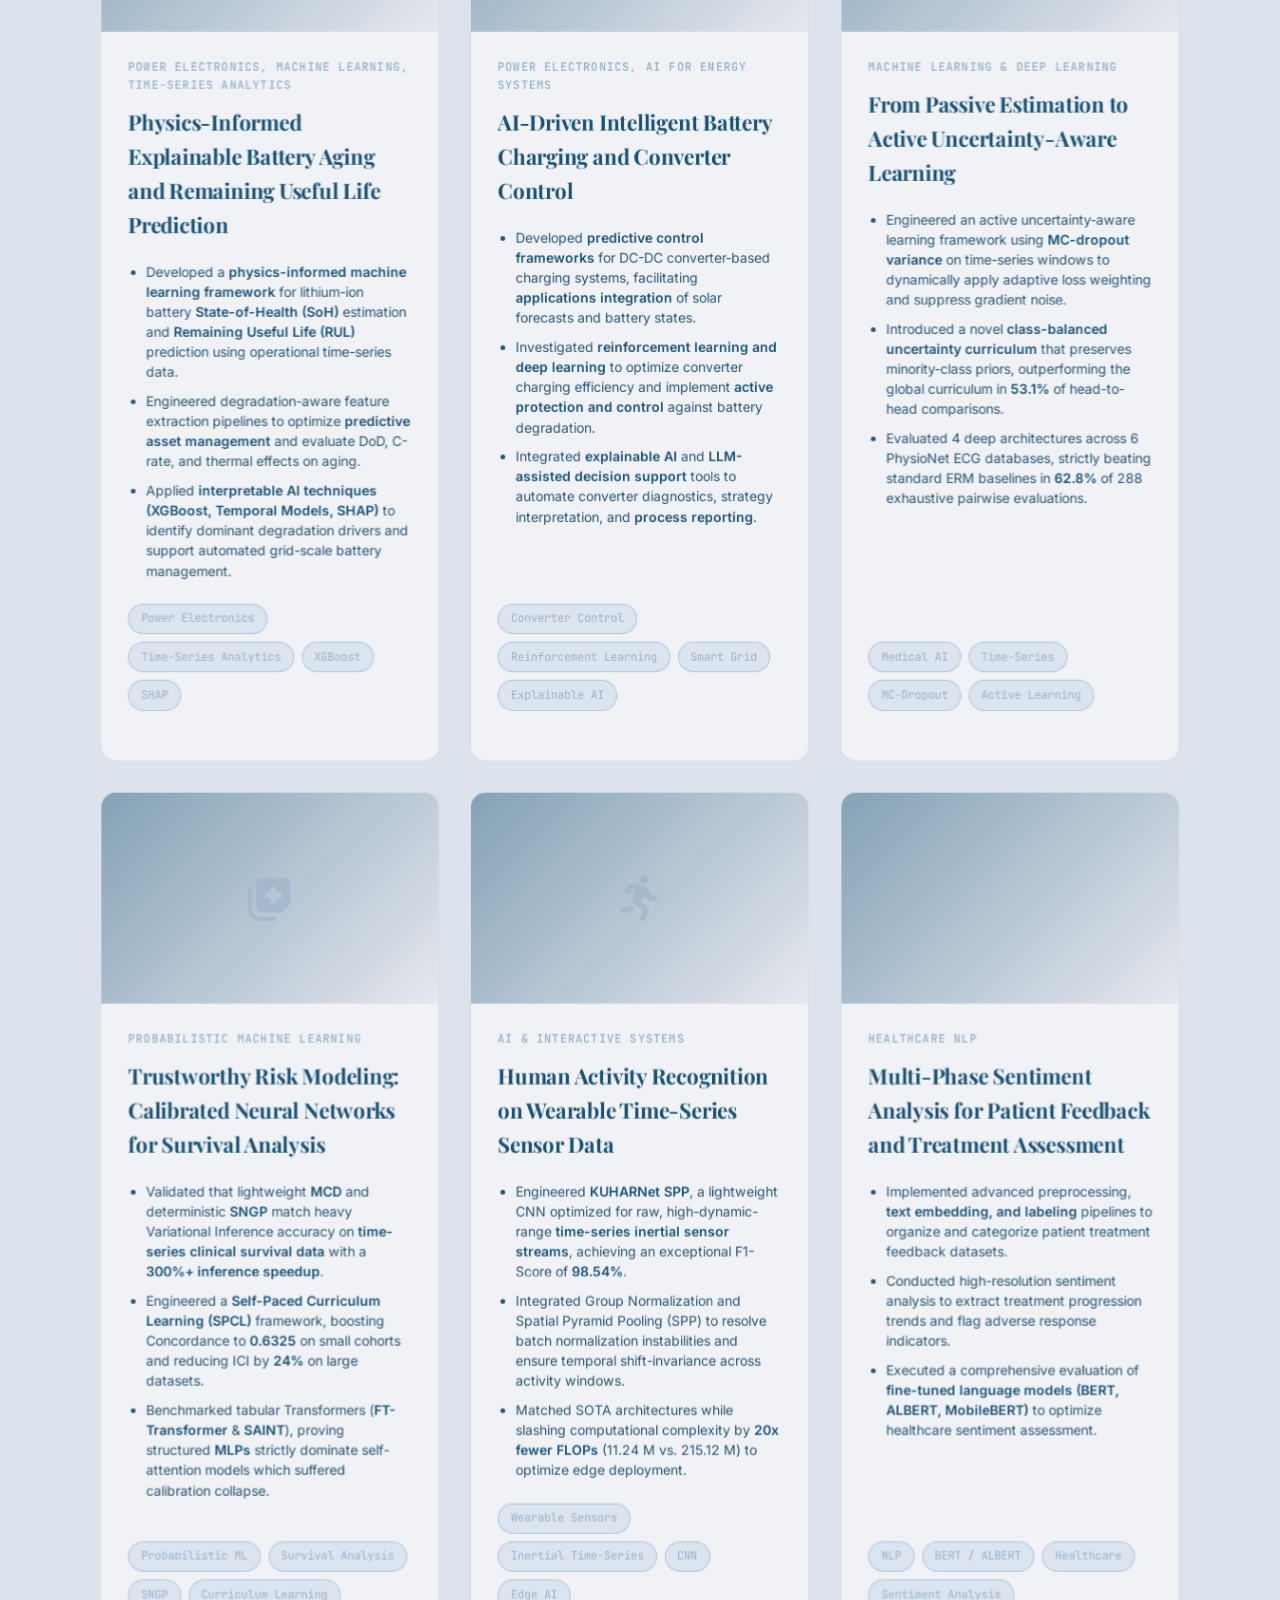
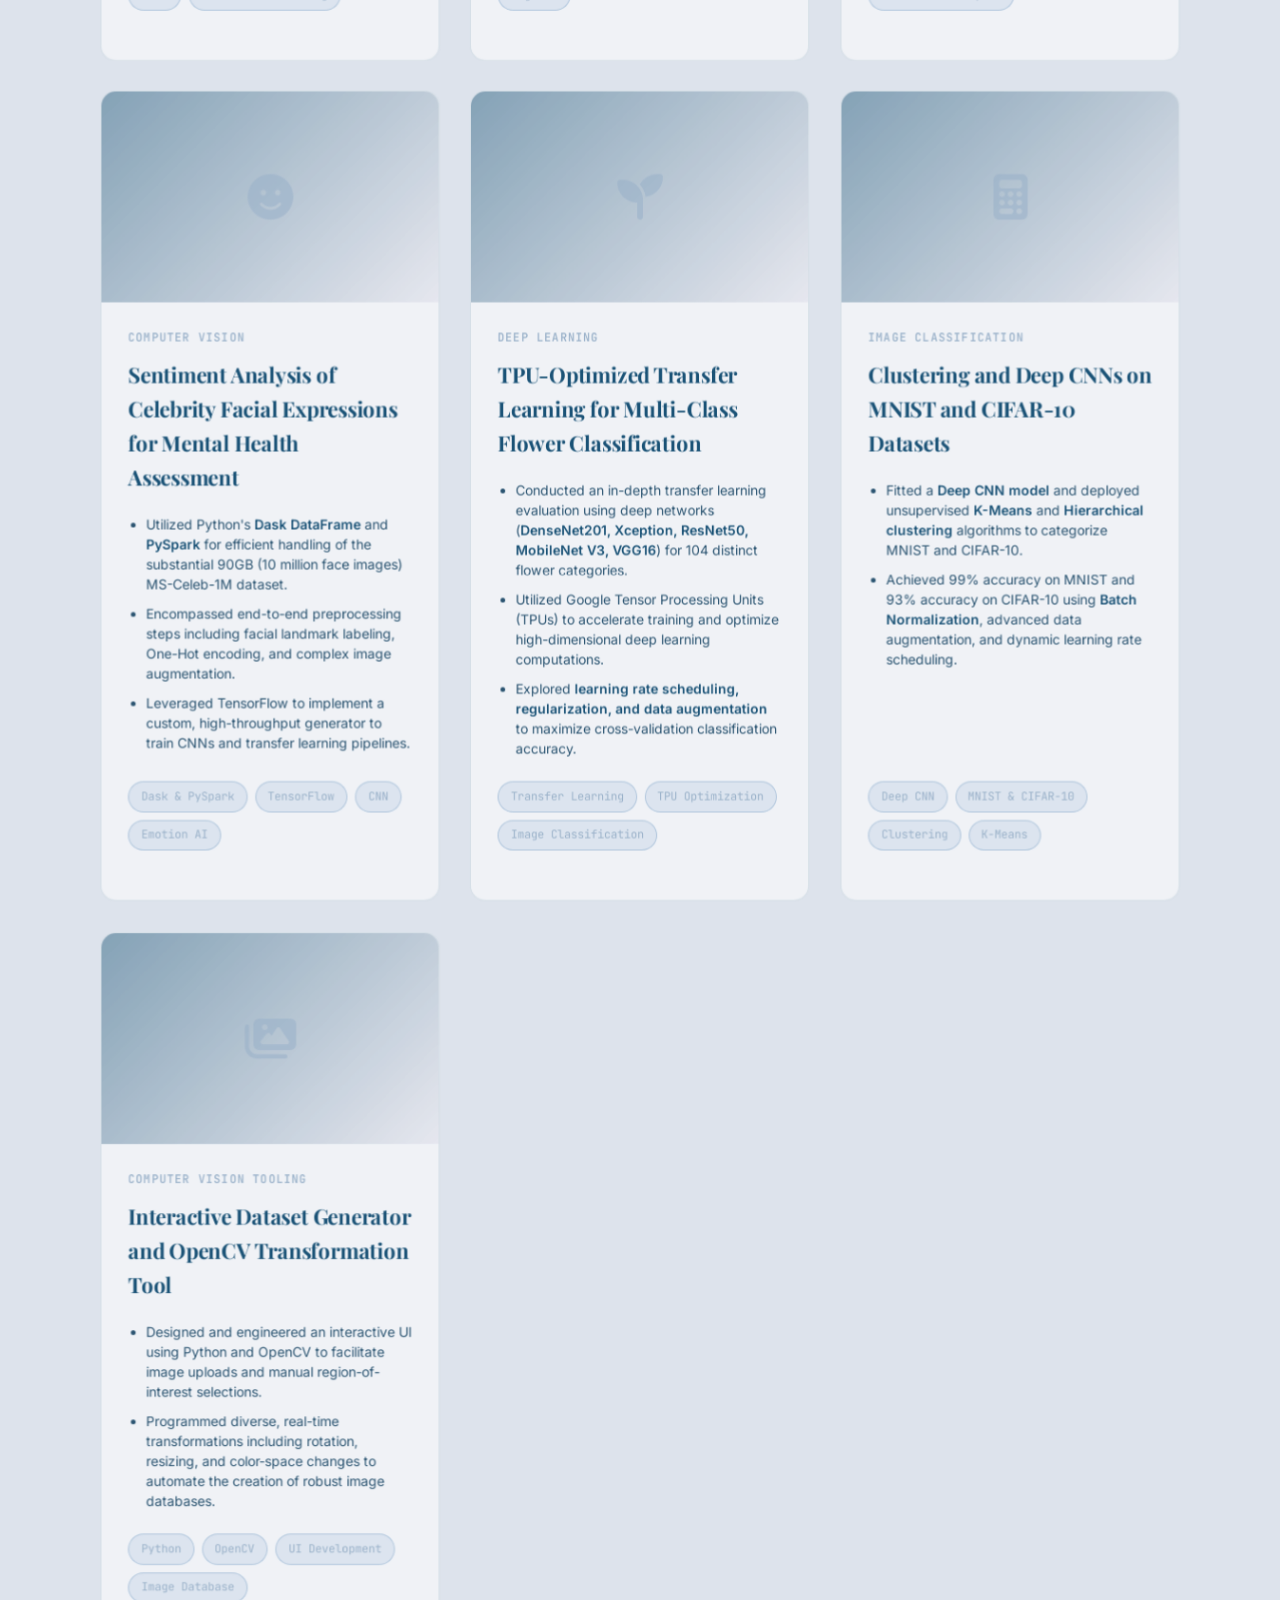
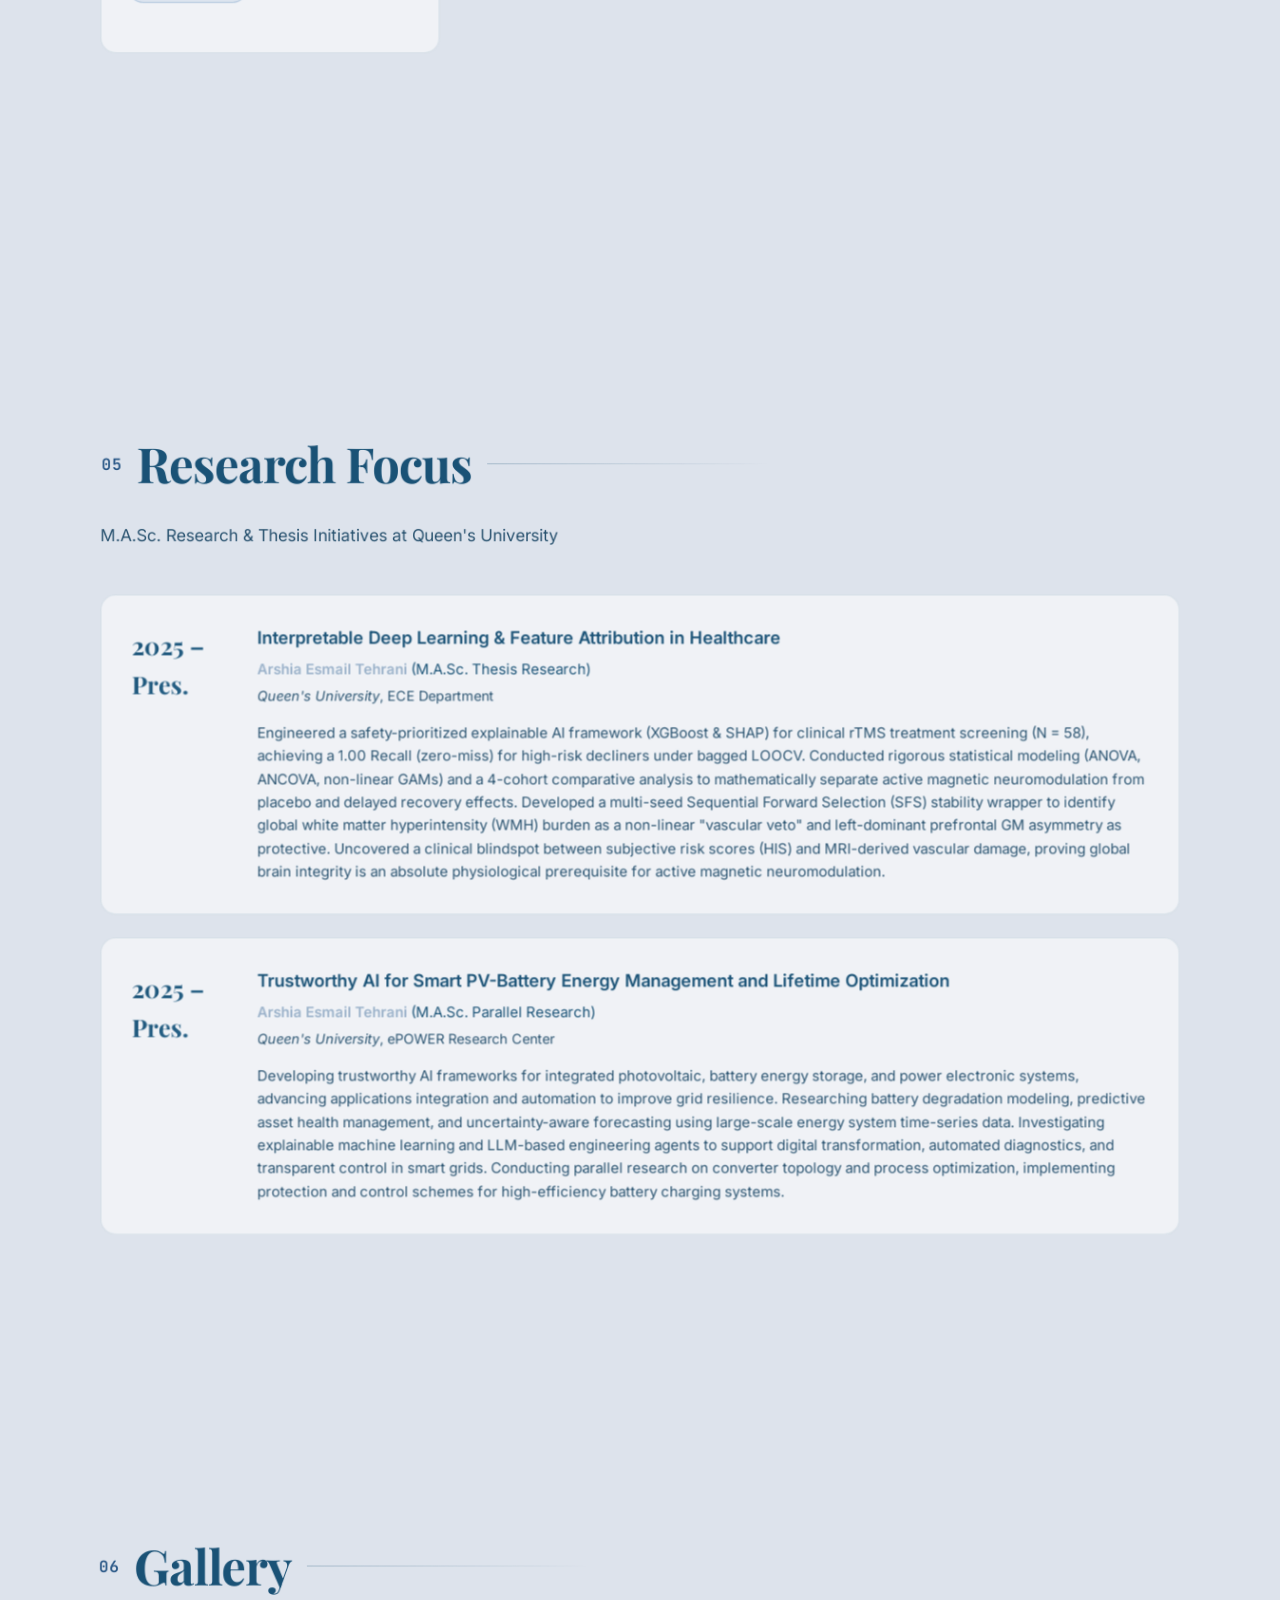
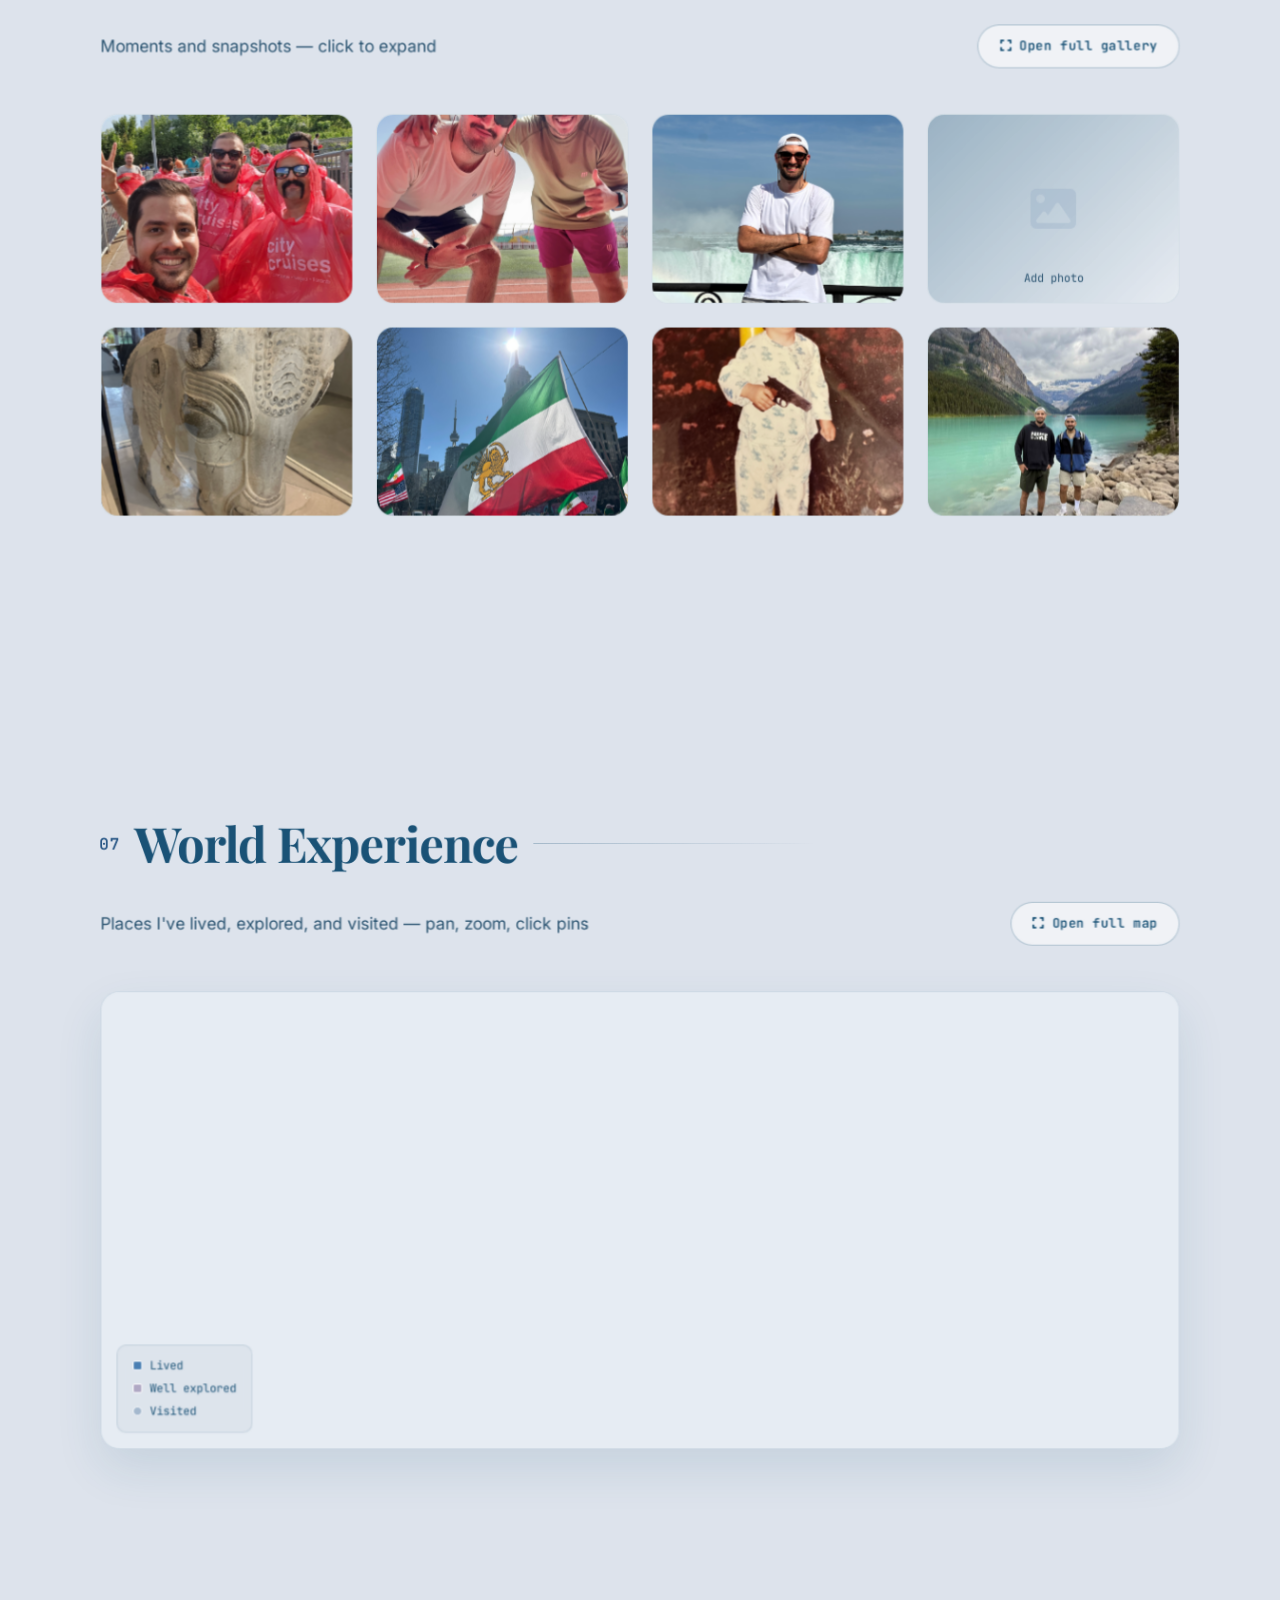
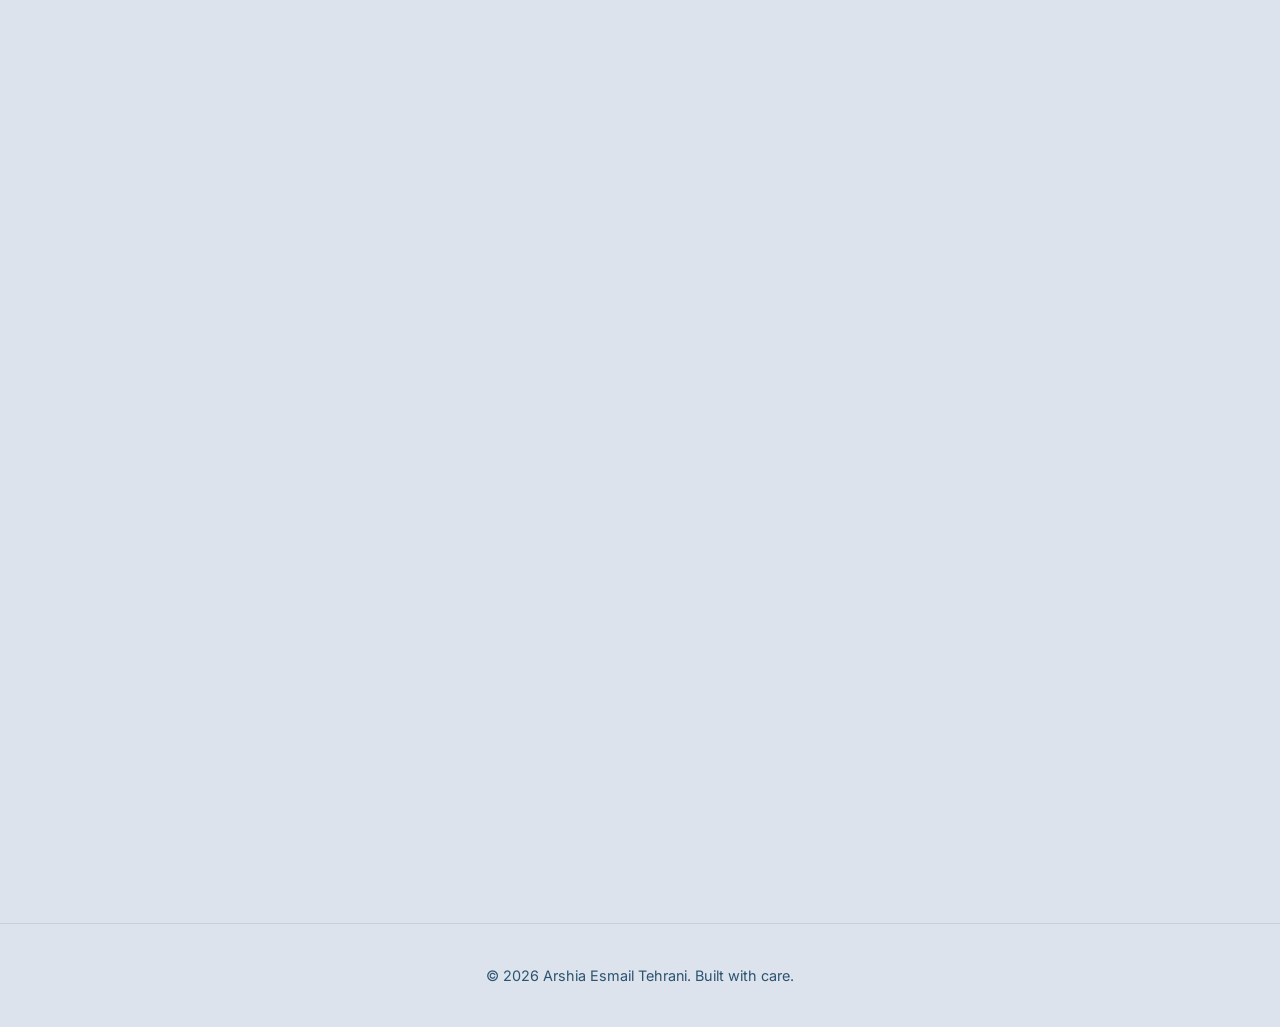
==== commit 8dfa3f48: "feat: implement cinematic scroll effects with Lenis smooth scrolling and intersection observers" ====
--- a/index.html
+++ b/index.html
@@ -911,7 +911,7 @@
     <!-- App scripts (theme.js must run first so particles read the right colors) -->
     <script src="scripts/theme.js?v=11"></script>
     <script src="scripts/particles.js?v=52"></script>
-    <script src="scripts/scroll-effects.js?v=61"></script>
+    <script src="scripts/scroll-effects.js?v=62"></script>
     <script src="scripts/main.js?v=29"></script>
 
     <!-- ==================== SPA GALLERY OVERLAY ==================== -->
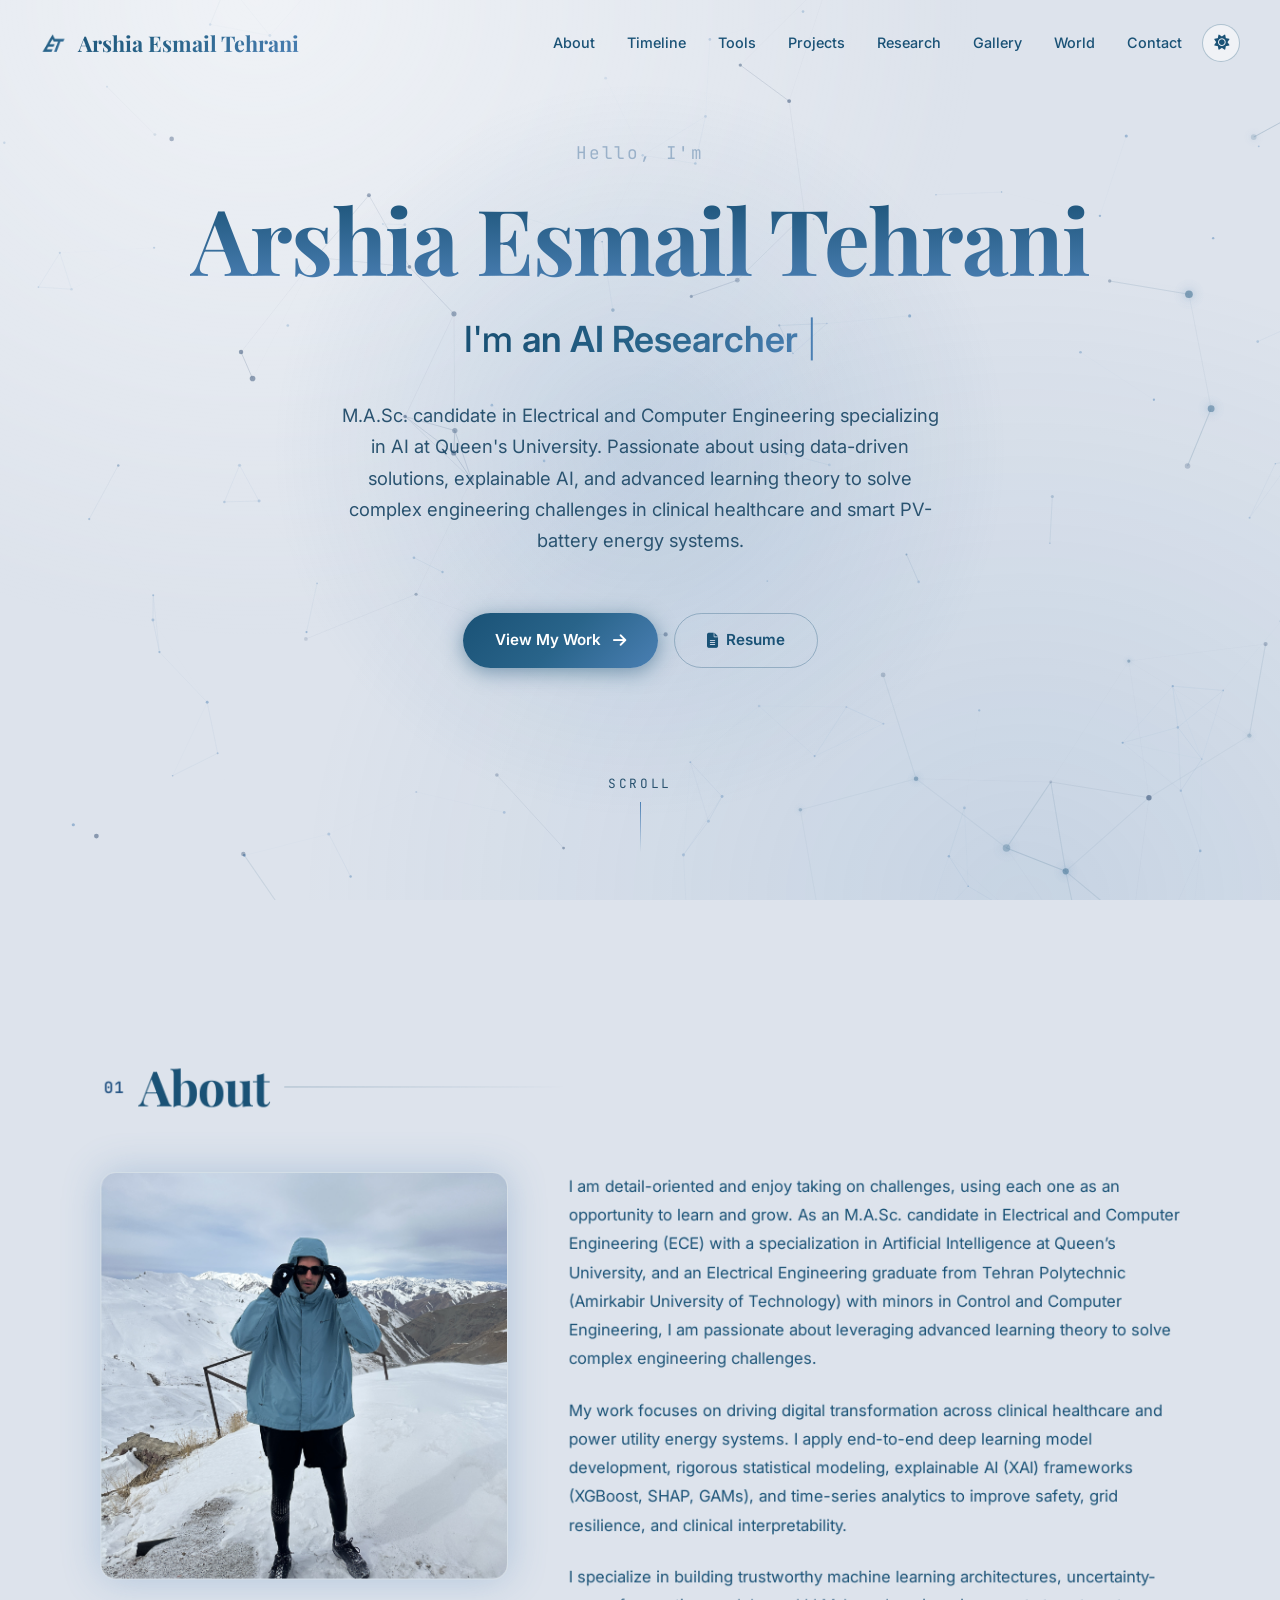
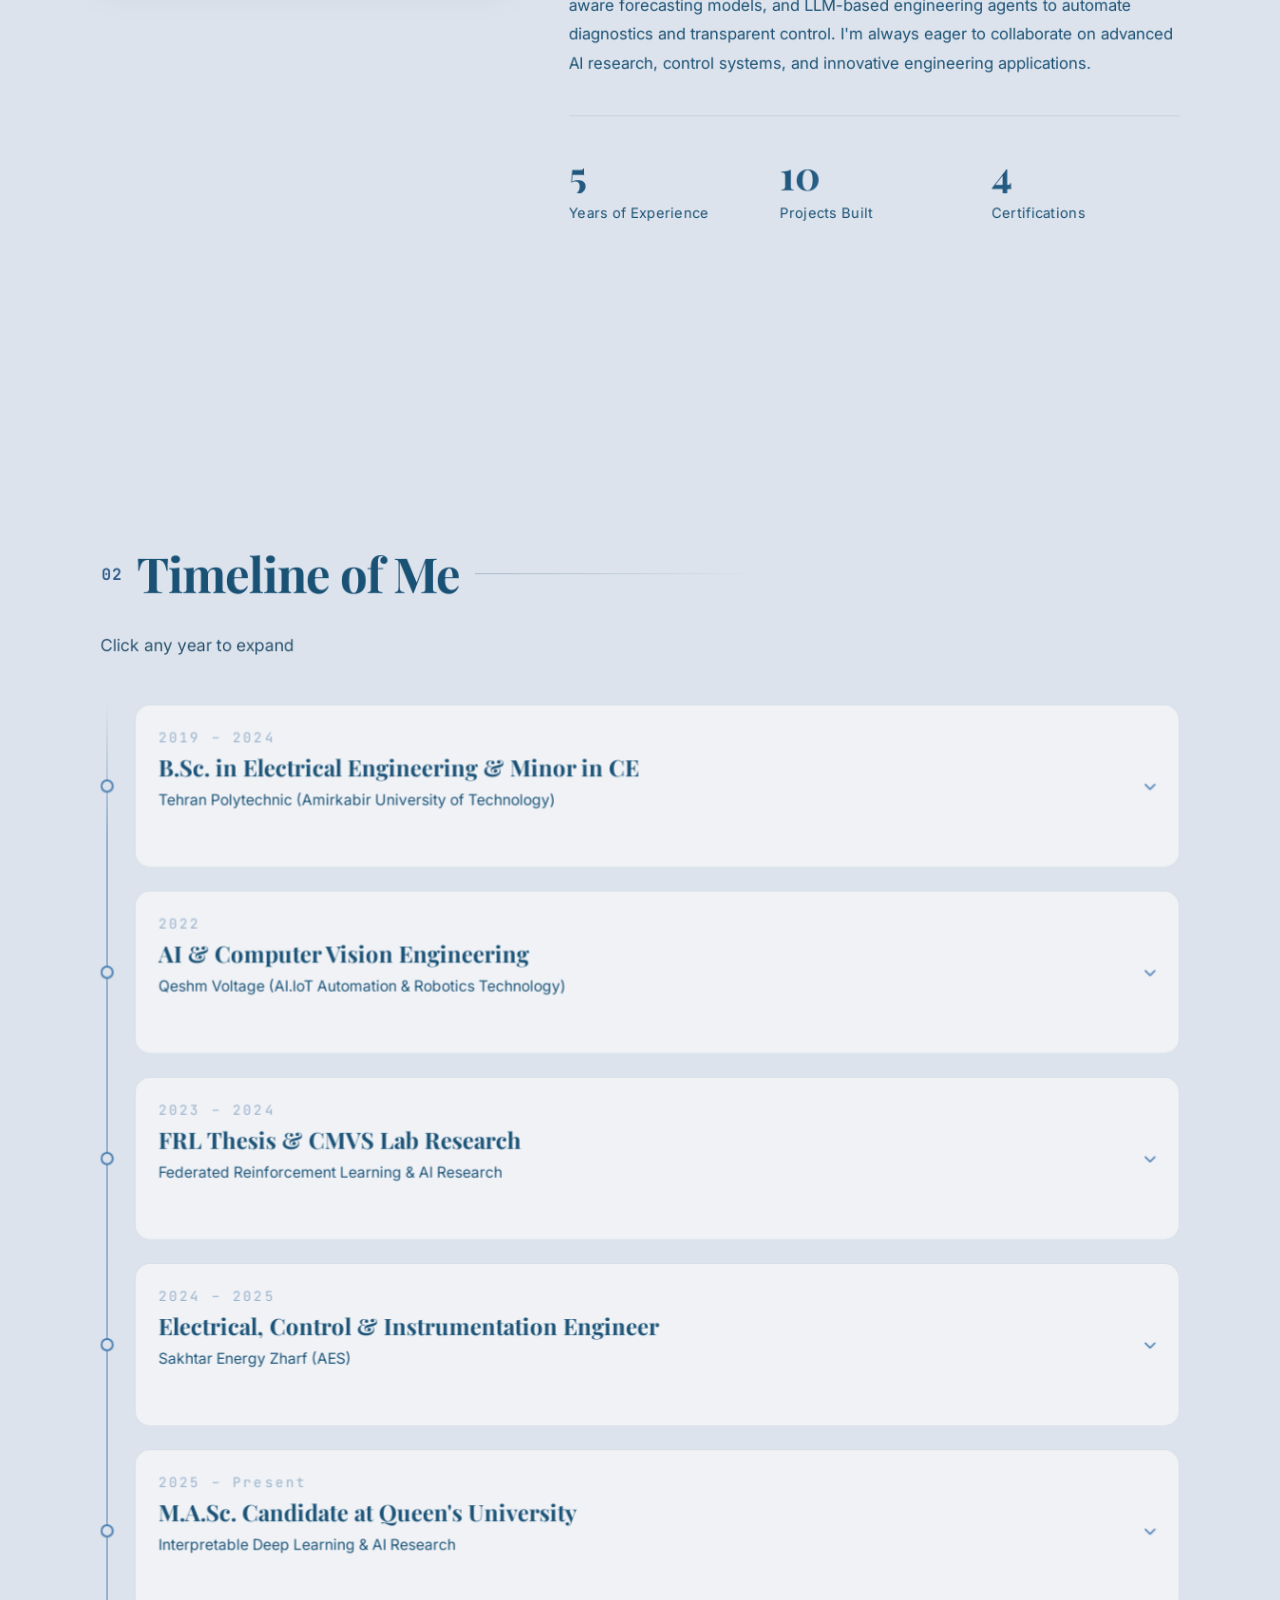
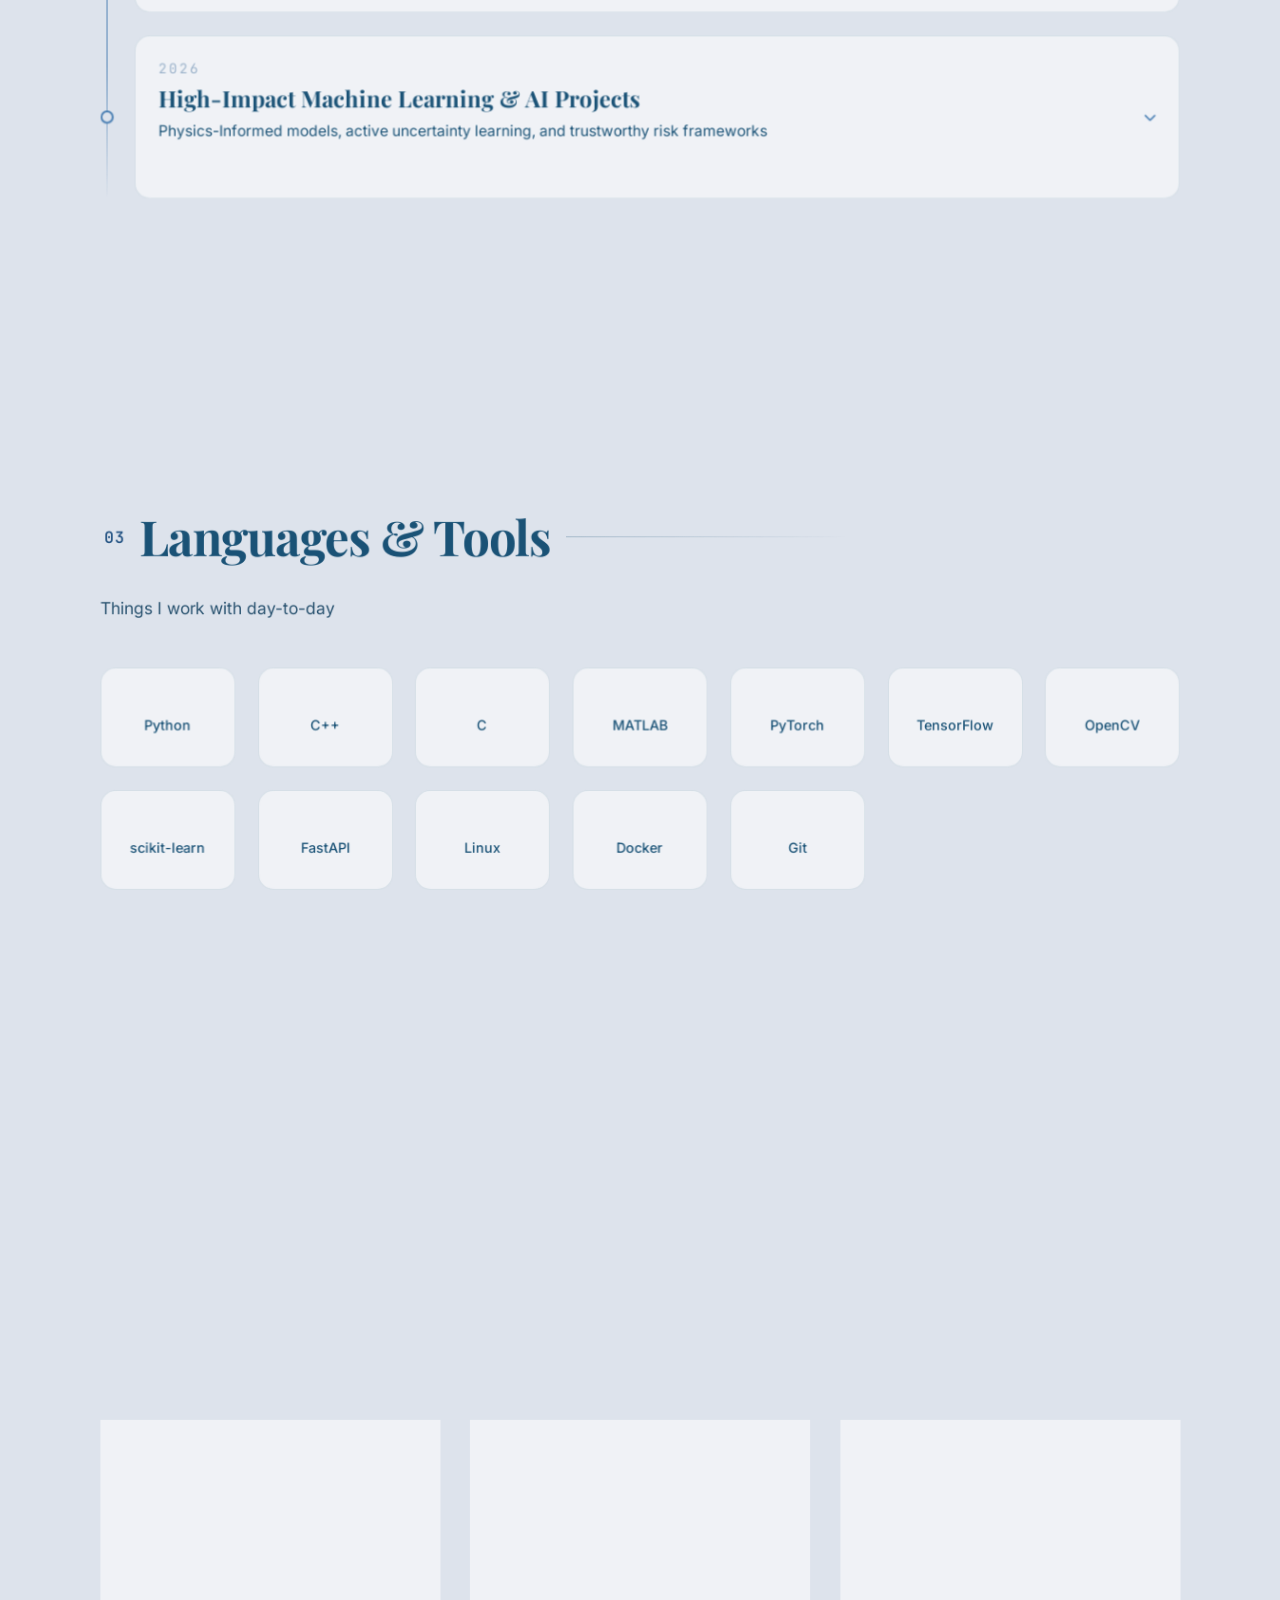
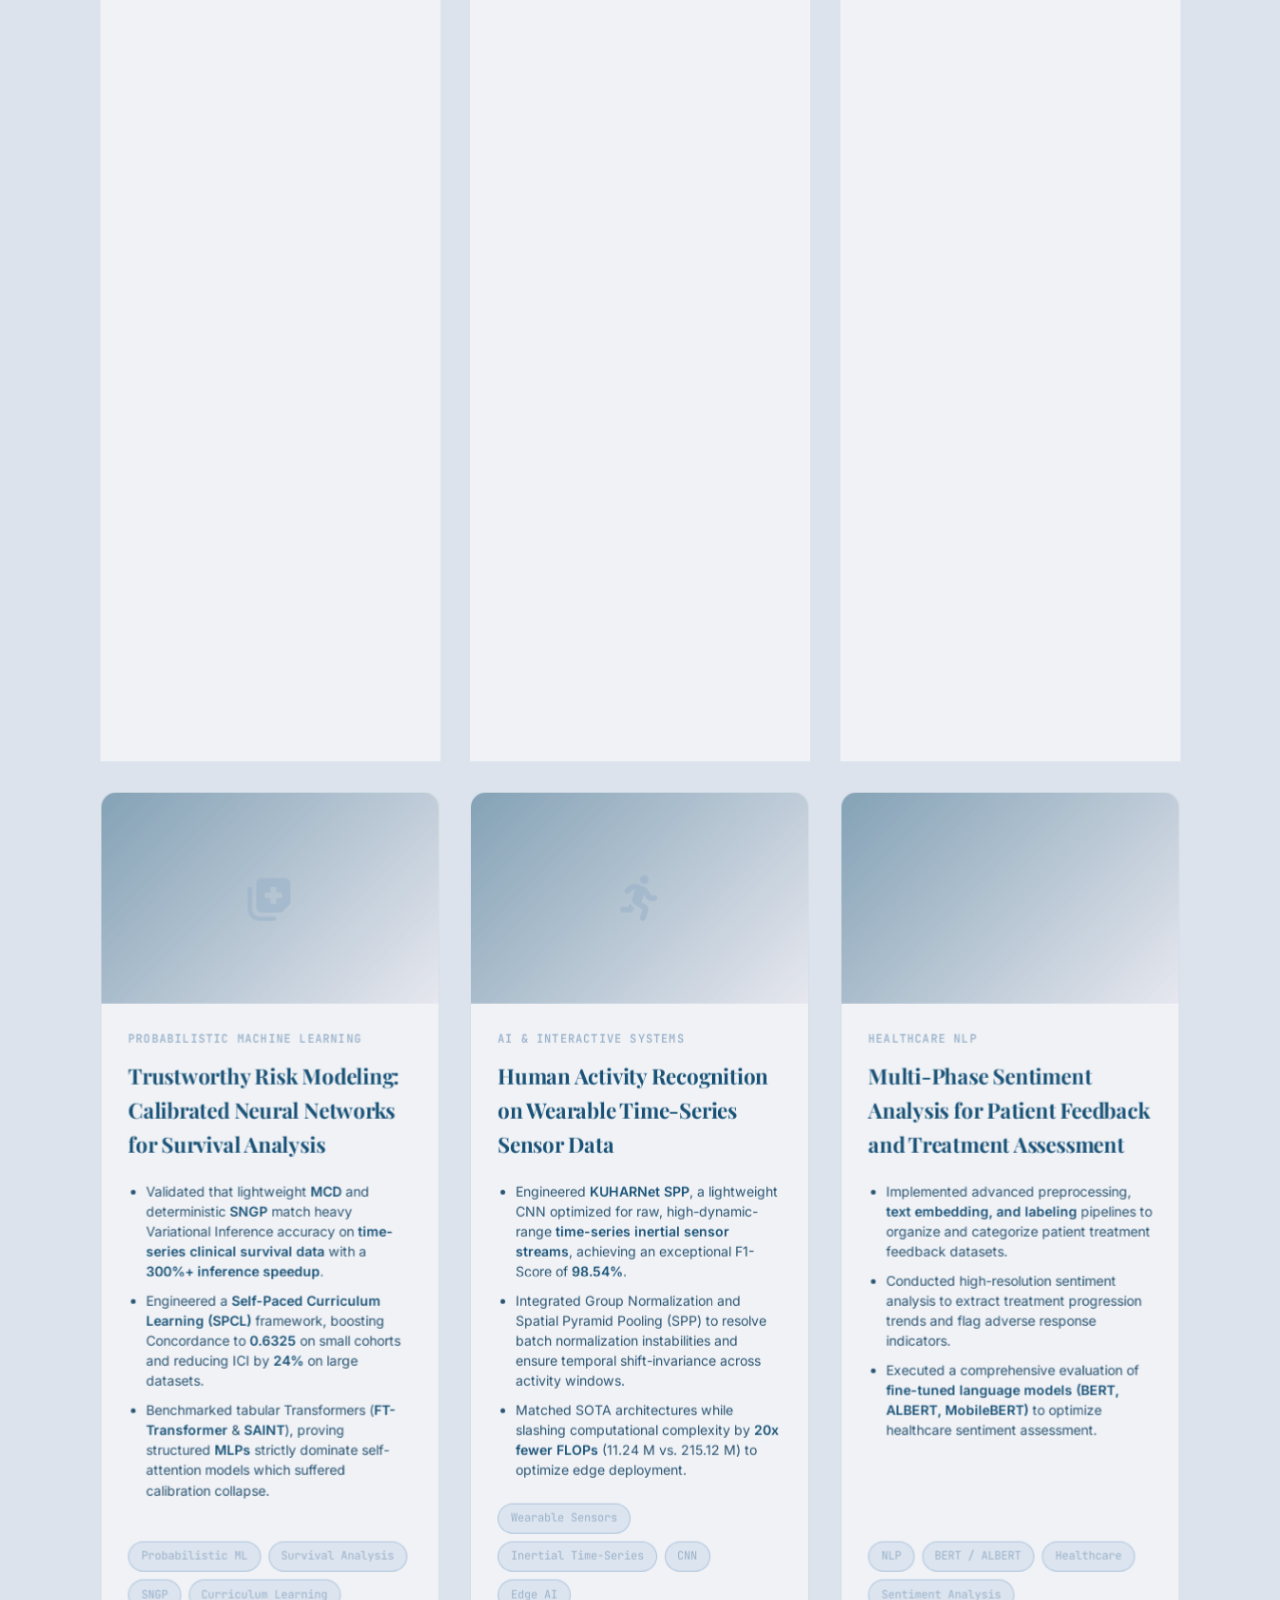
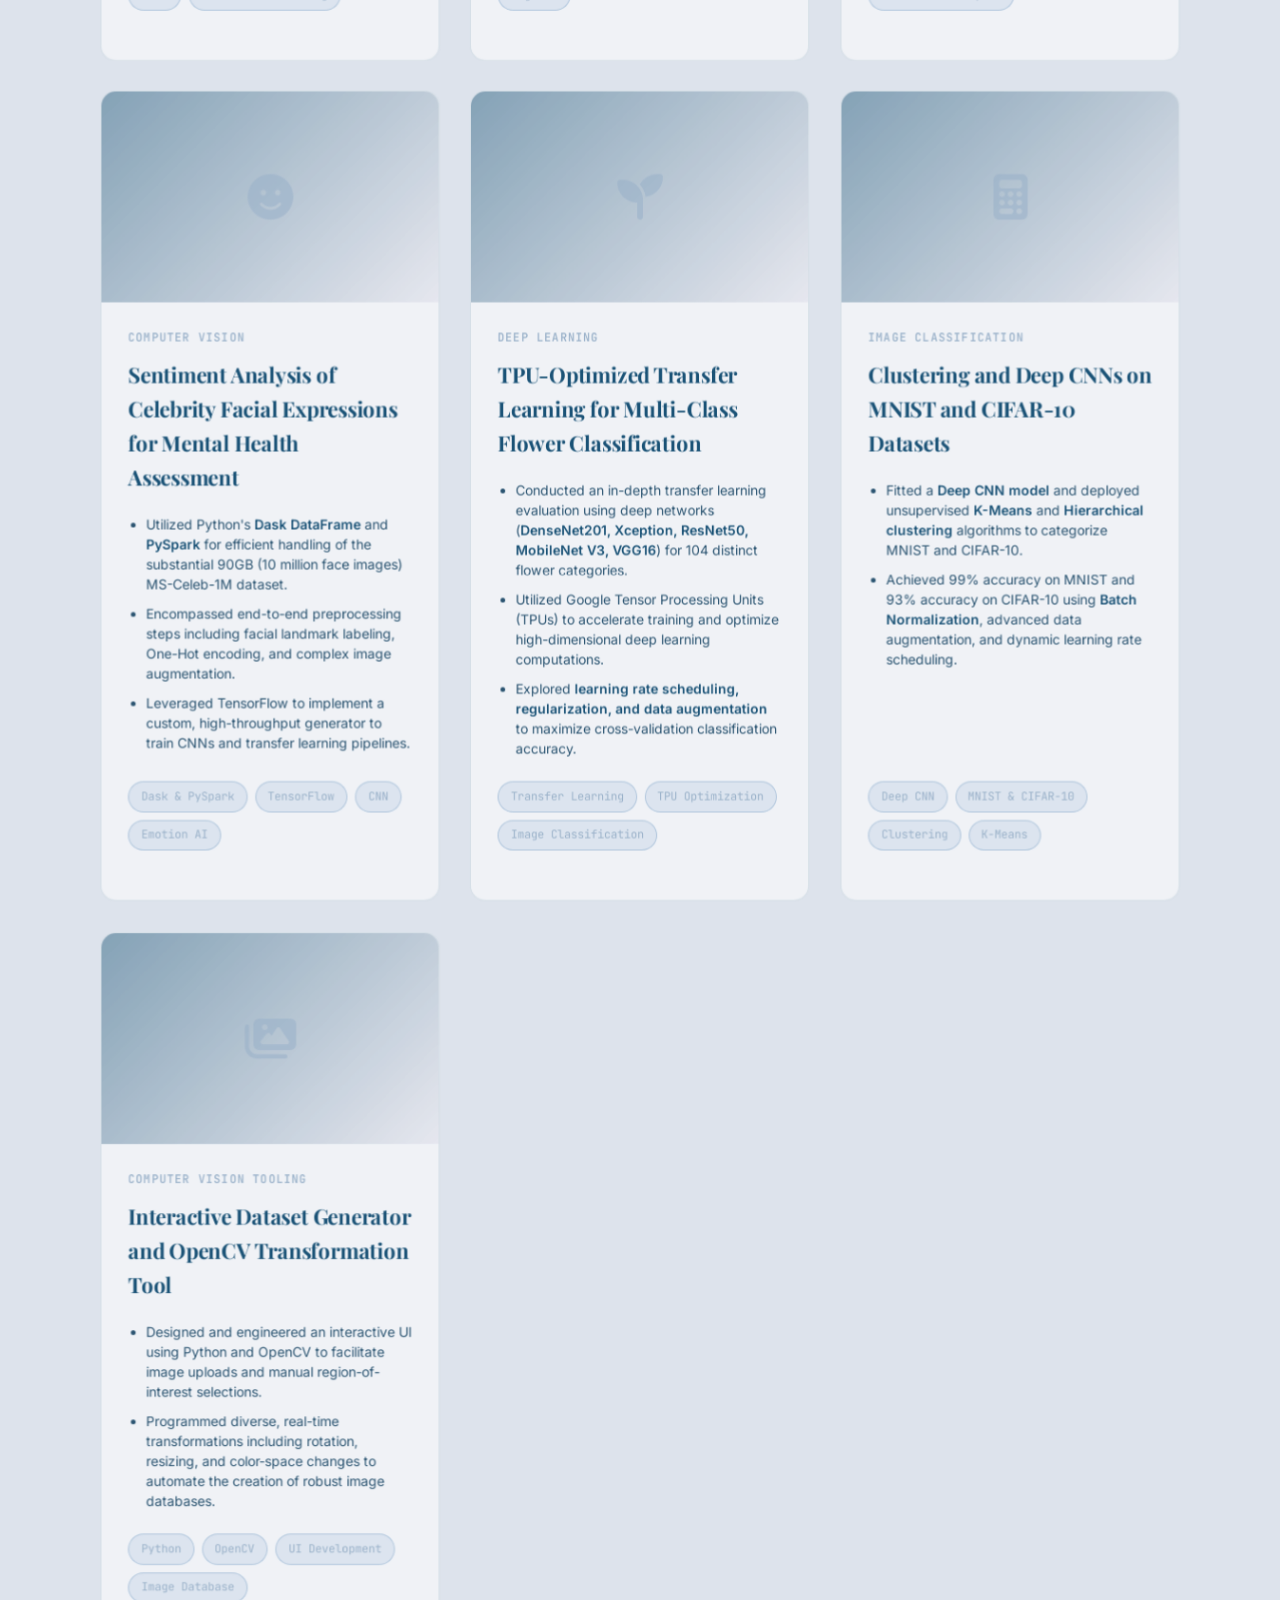
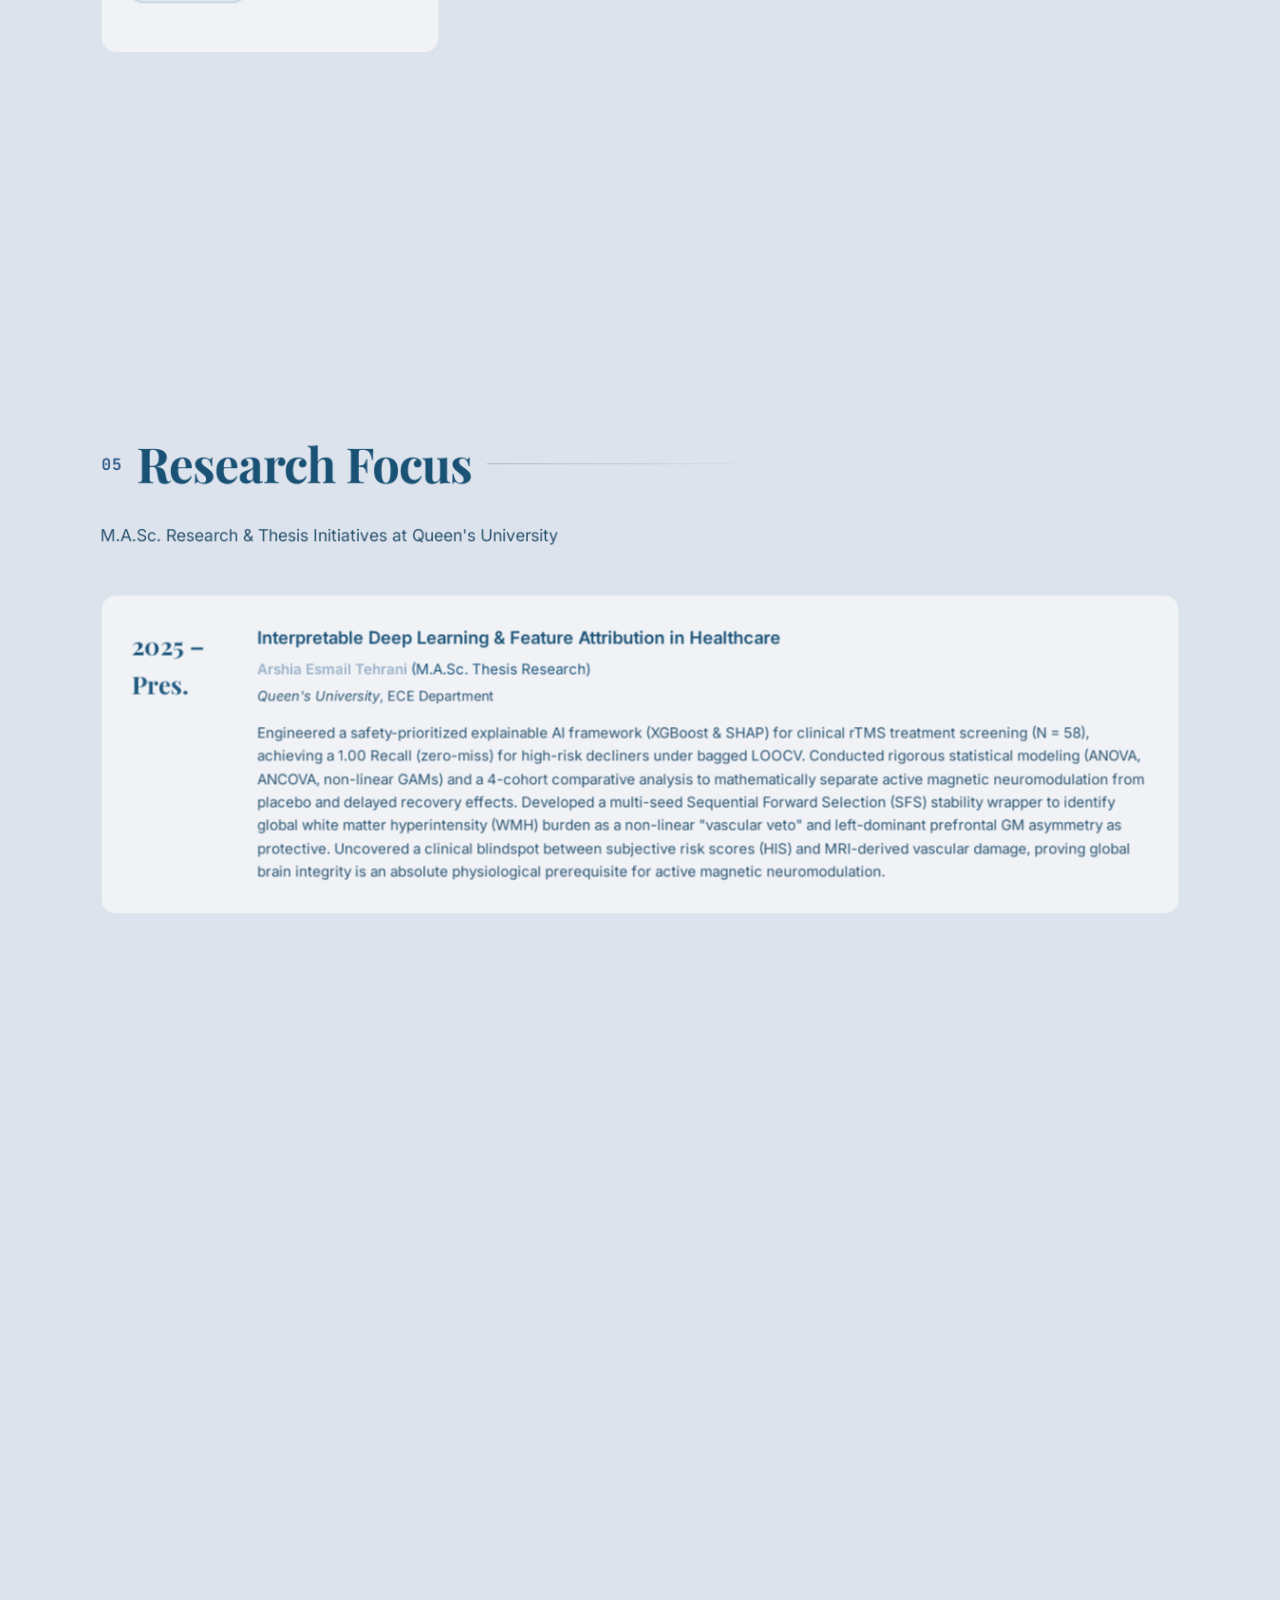
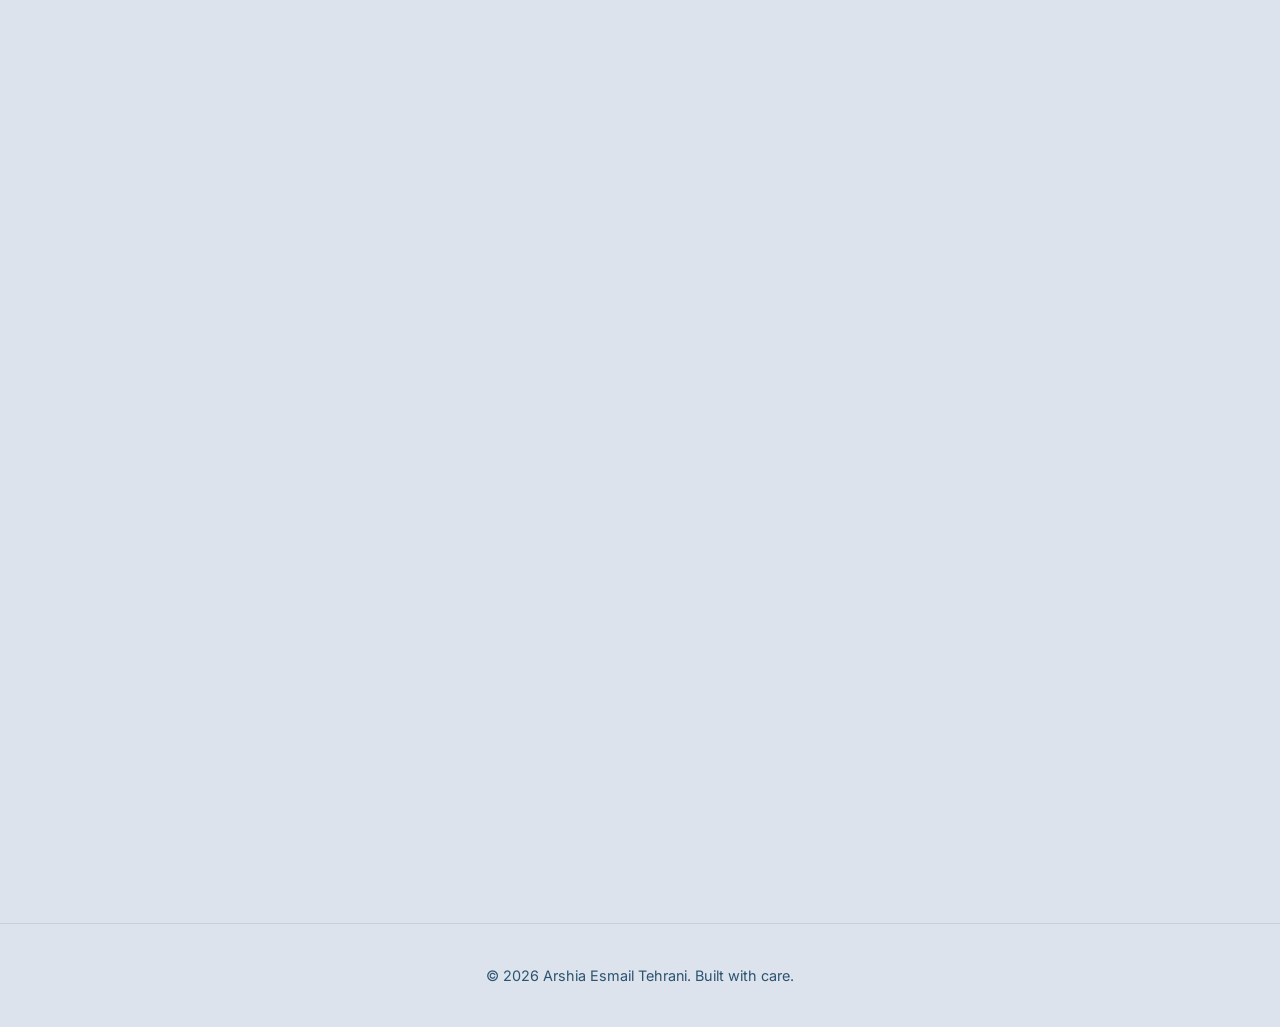
==== commit e755f3c4: "feat: implement cinematic scroll effects with Lenis smooth scrolling and section animations" ====
--- a/index.html
+++ b/index.html
@@ -911,7 +911,7 @@
     <!-- App scripts (theme.js must run first so particles read the right colors) -->
     <script src="scripts/theme.js?v=11"></script>
     <script src="scripts/particles.js?v=52"></script>
-    <script src="scripts/scroll-effects.js?v=62"></script>
+    <script src="scripts/scroll-effects.js?v=63"></script>
     <script src="scripts/main.js?v=29"></script>
 
     <!-- ==================== SPA GALLERY OVERLAY ==================== -->
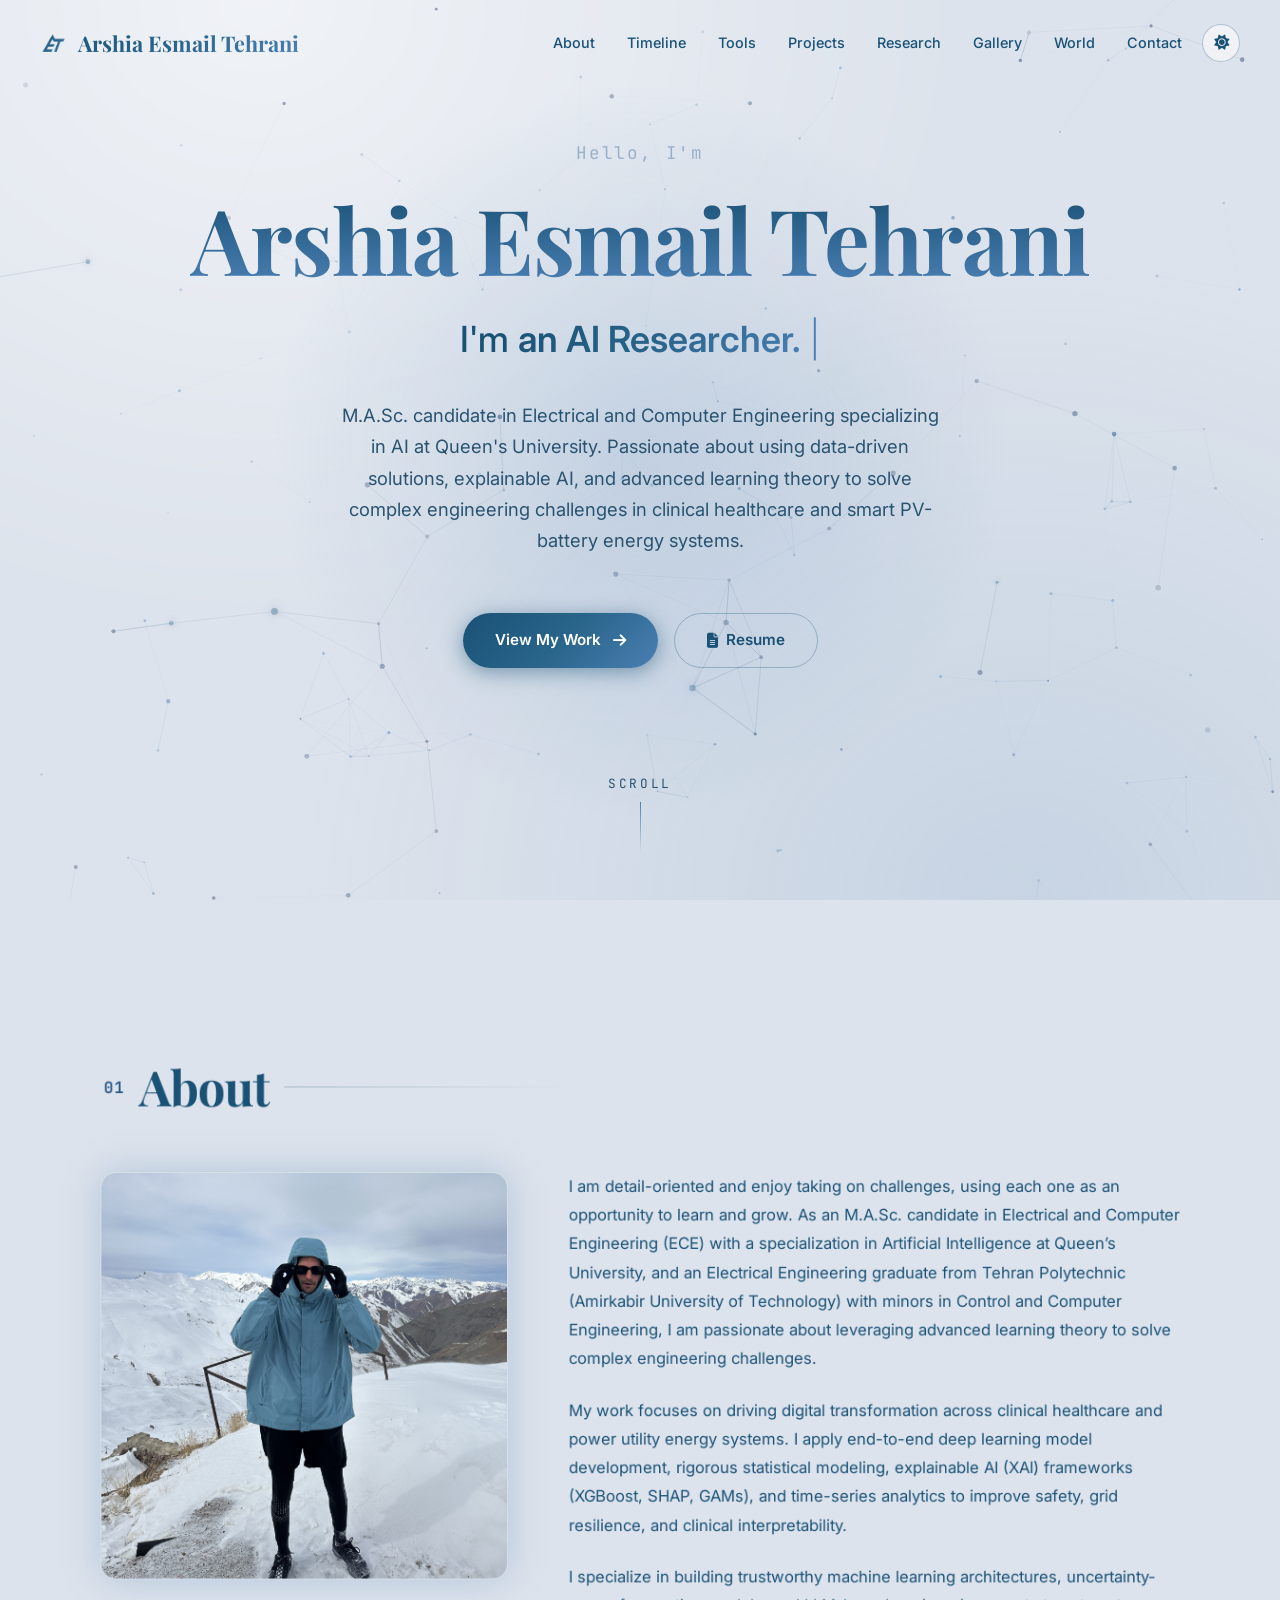
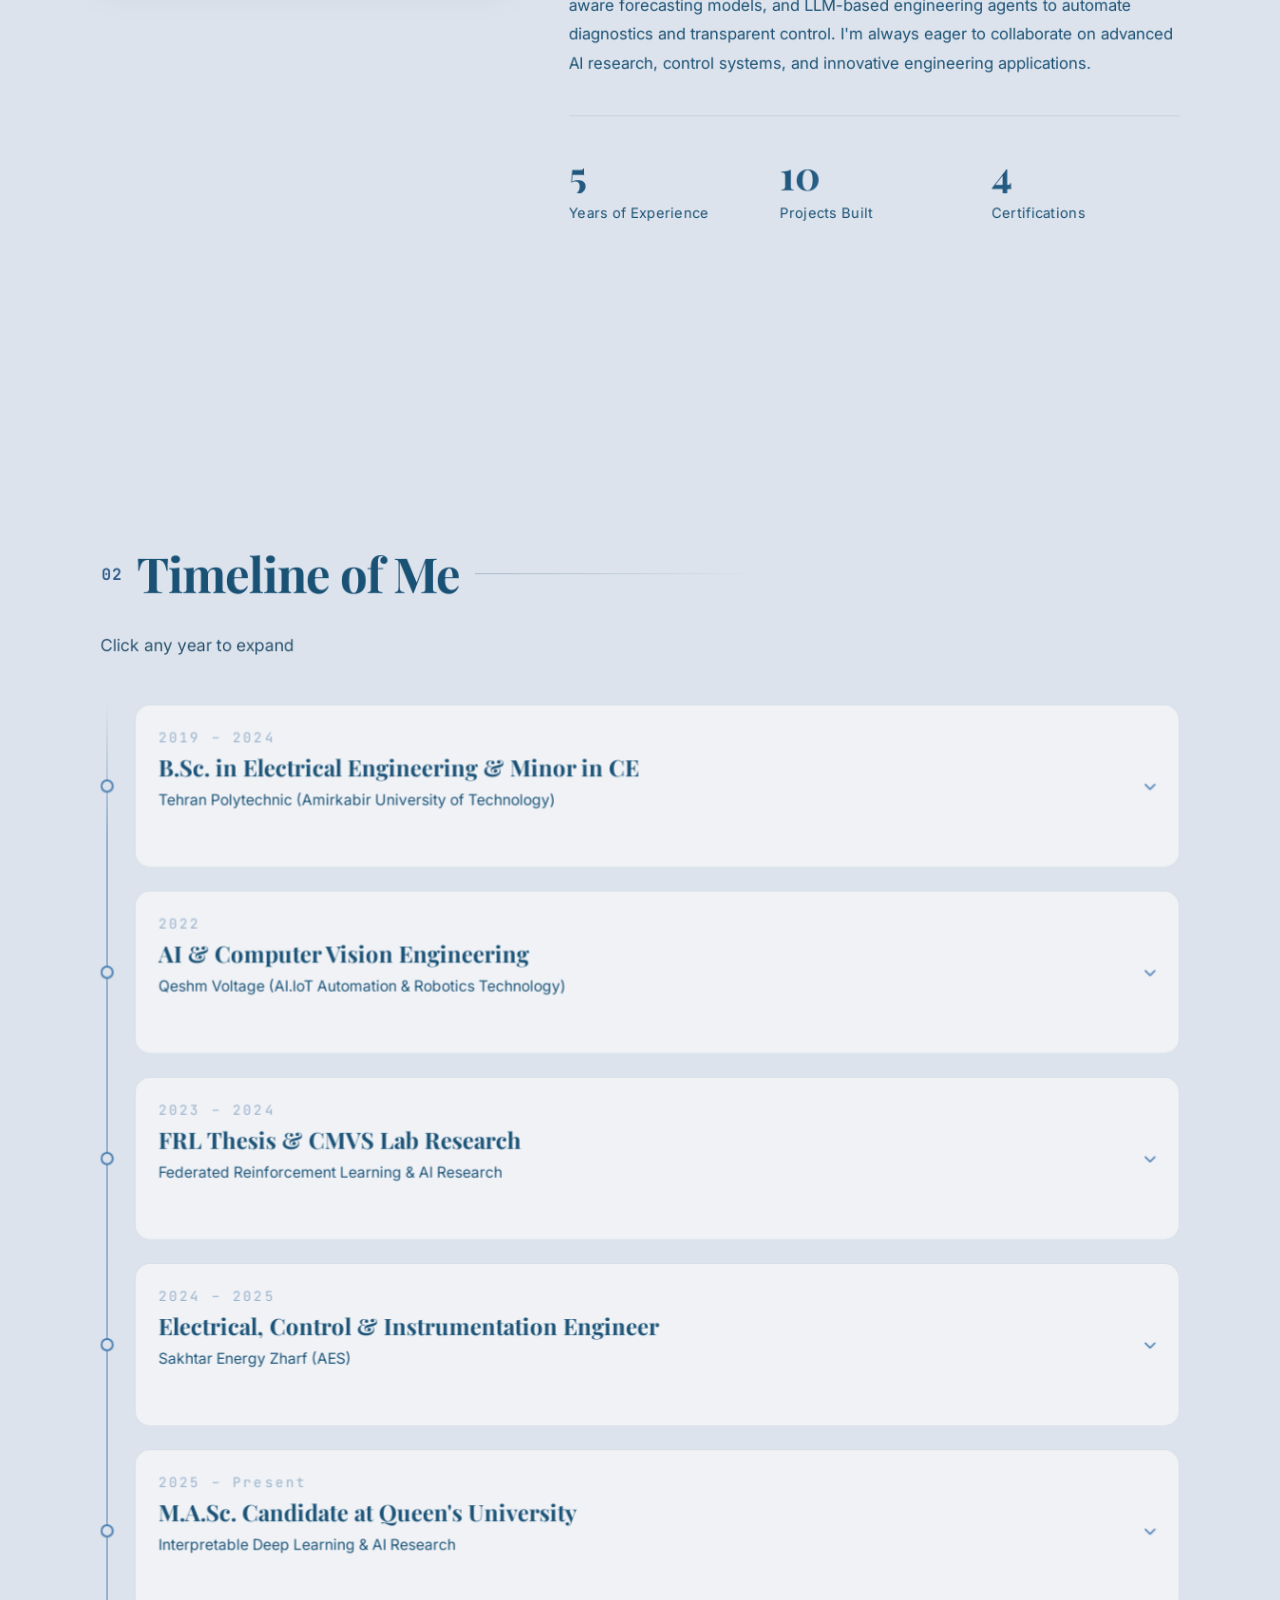
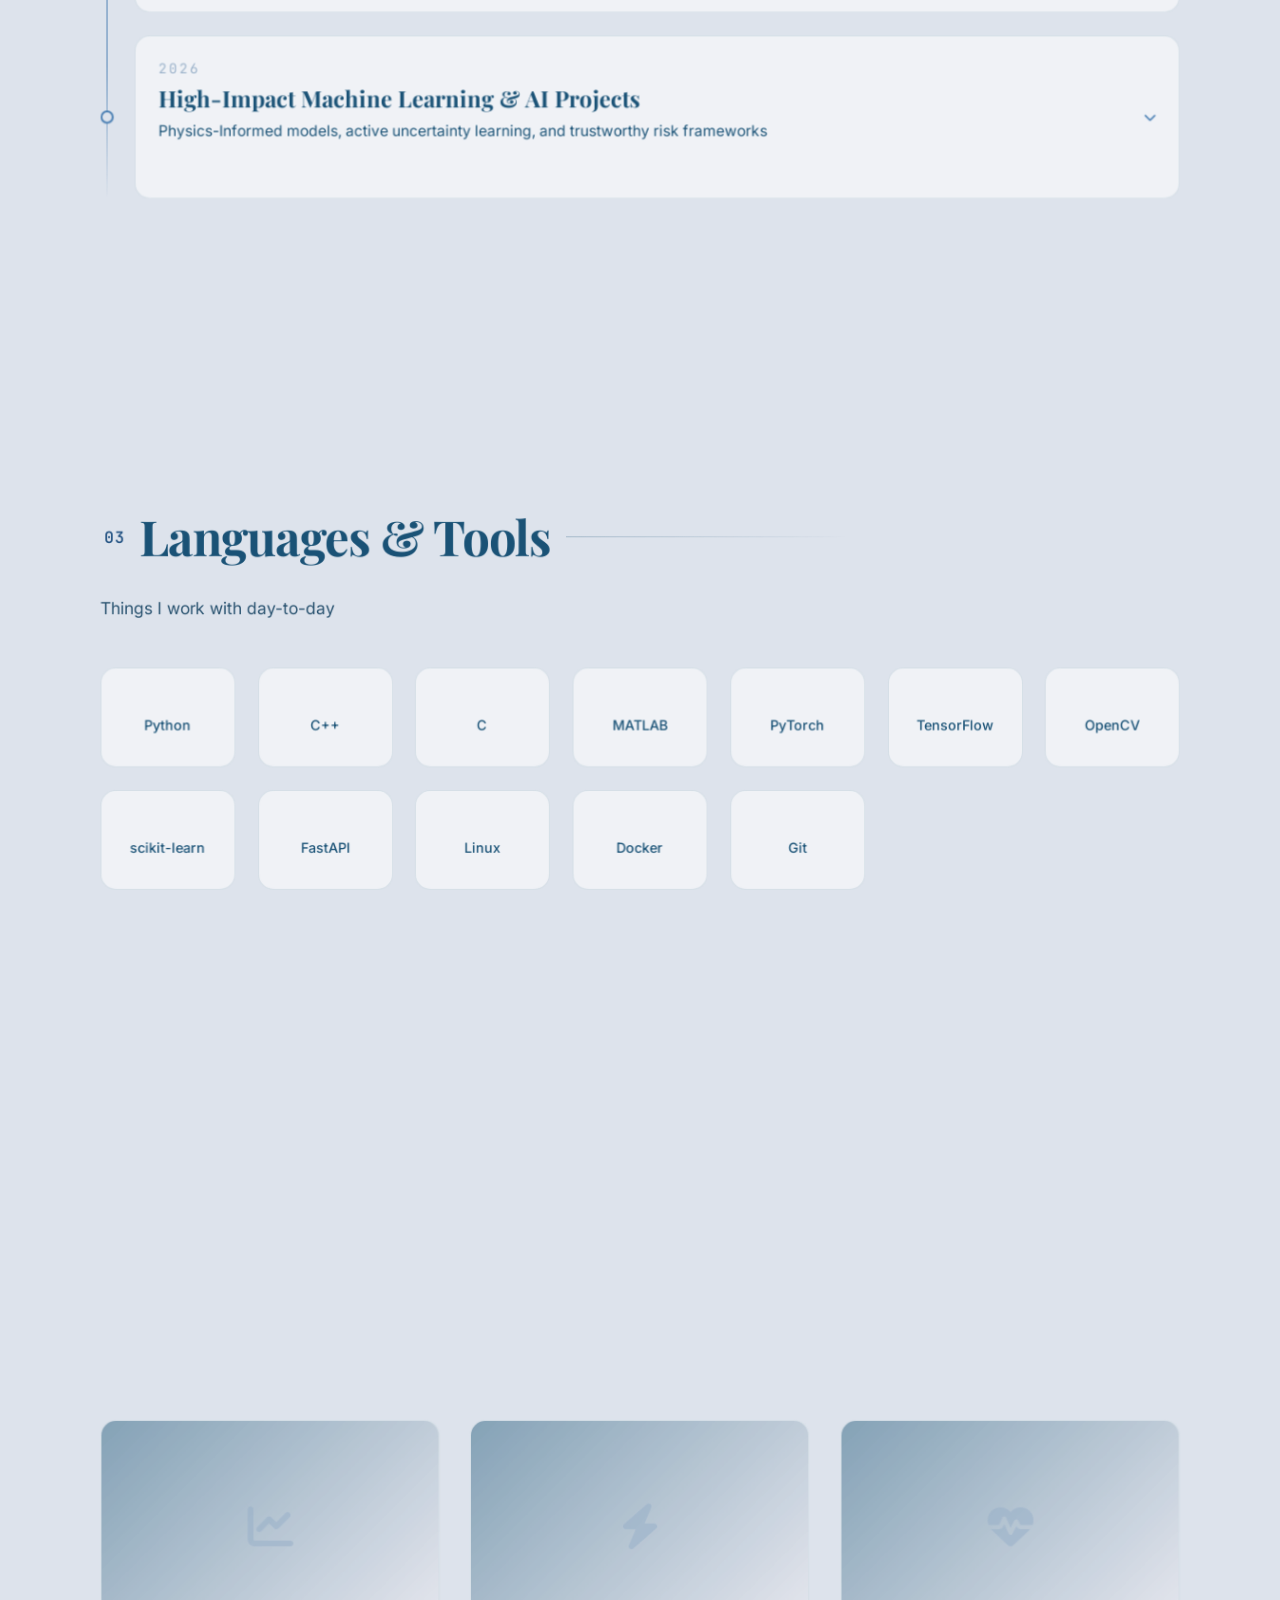
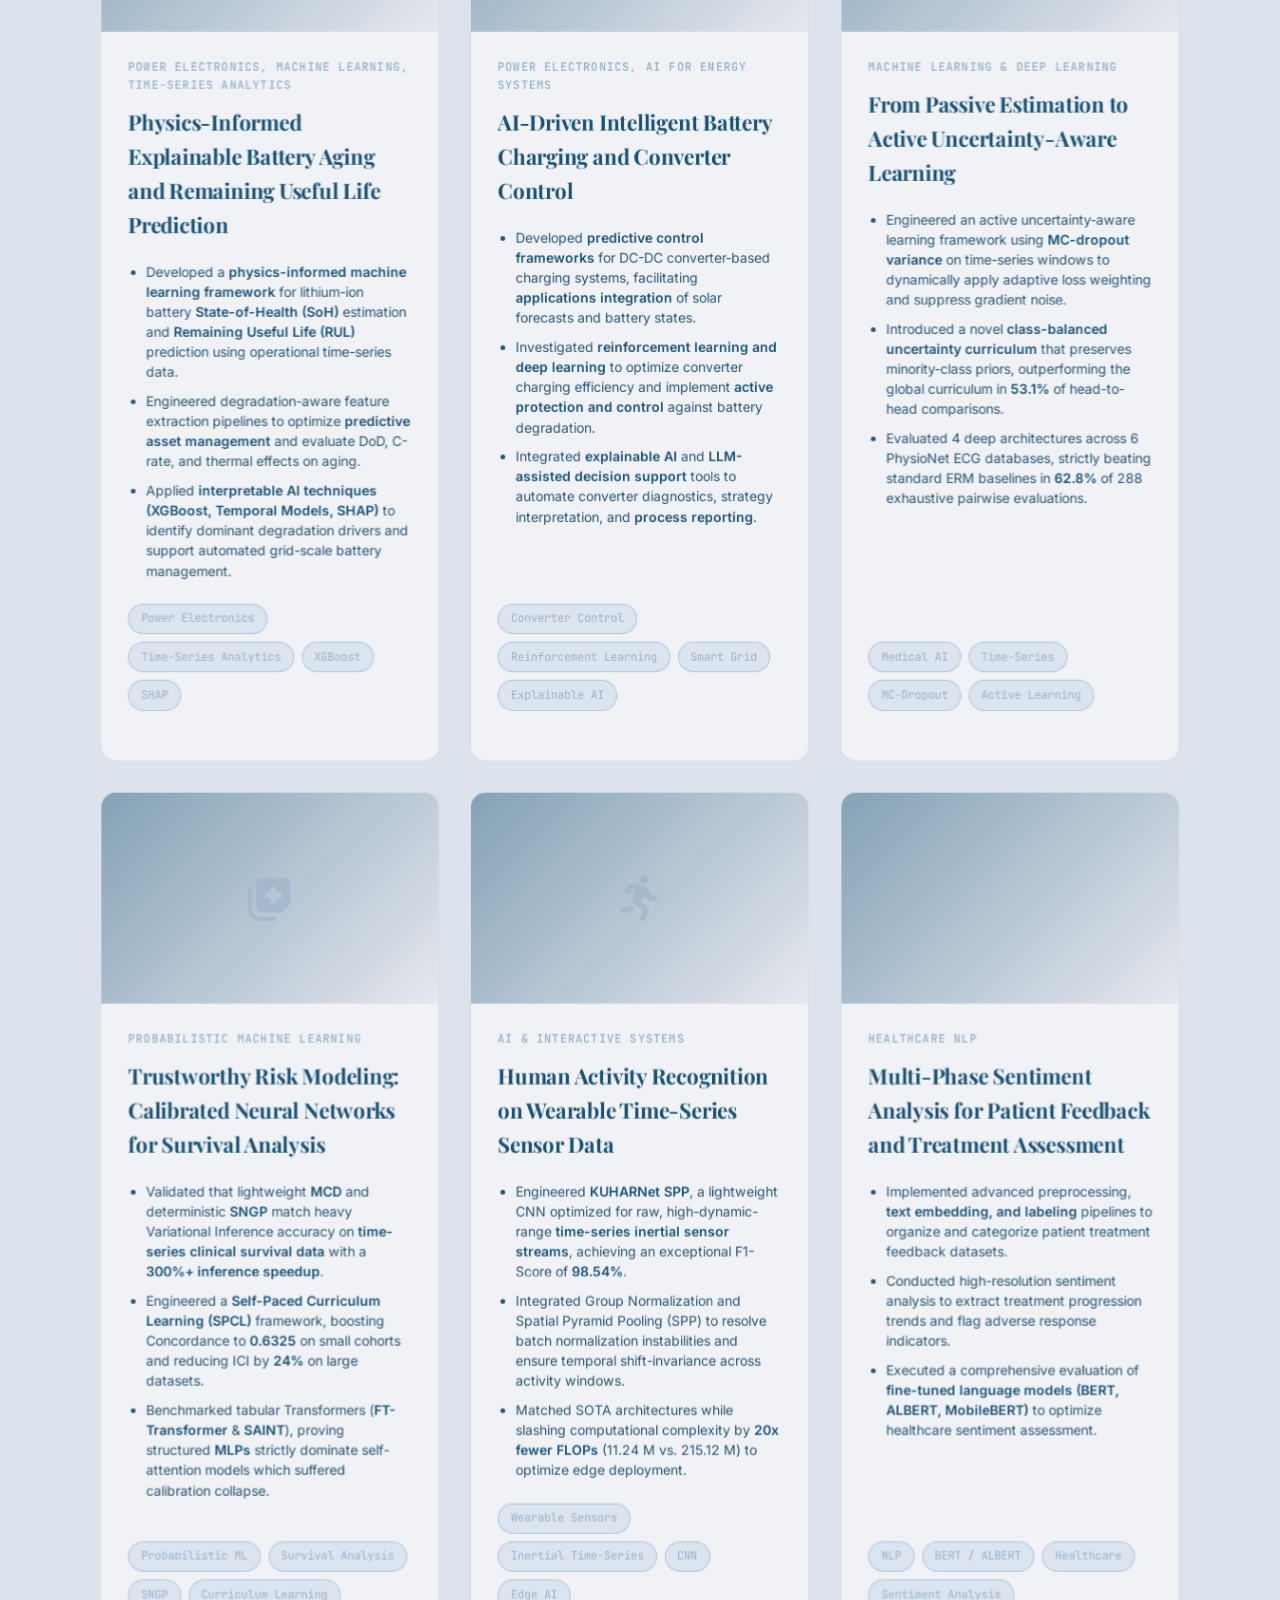
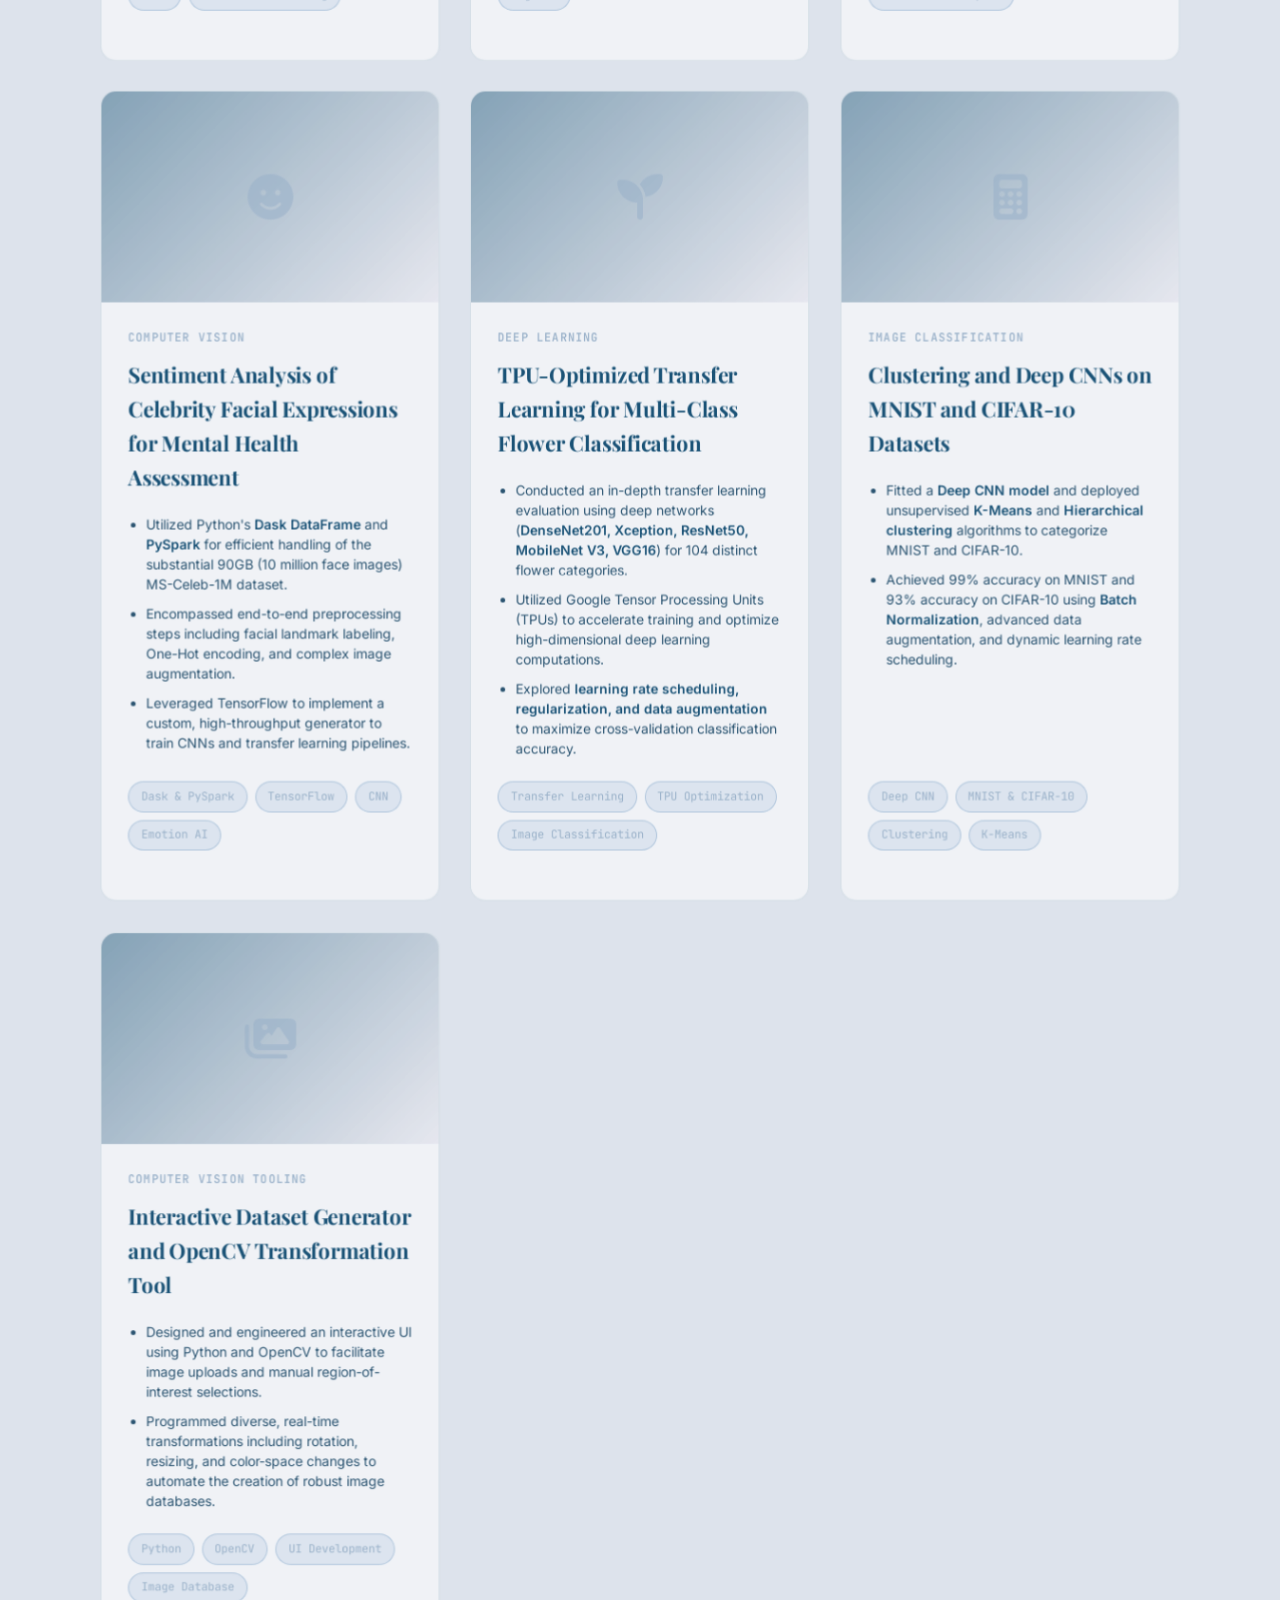
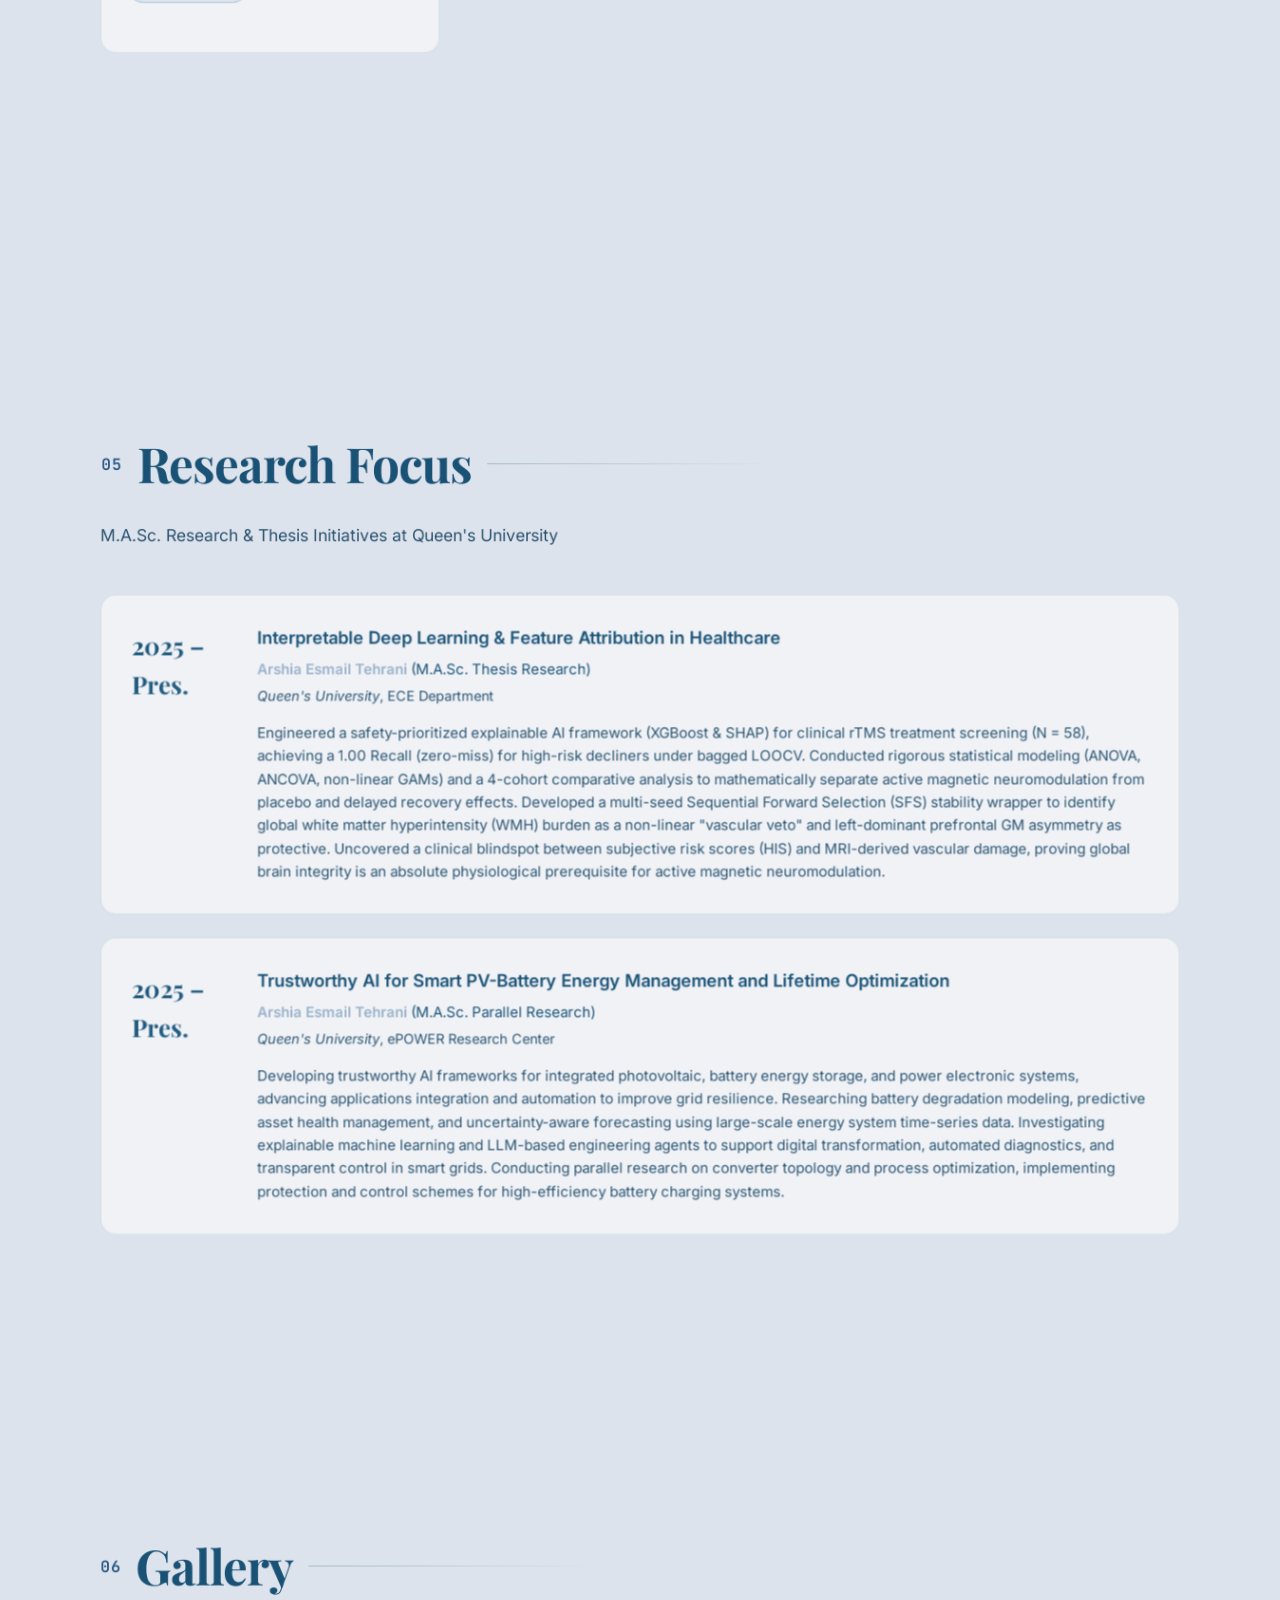
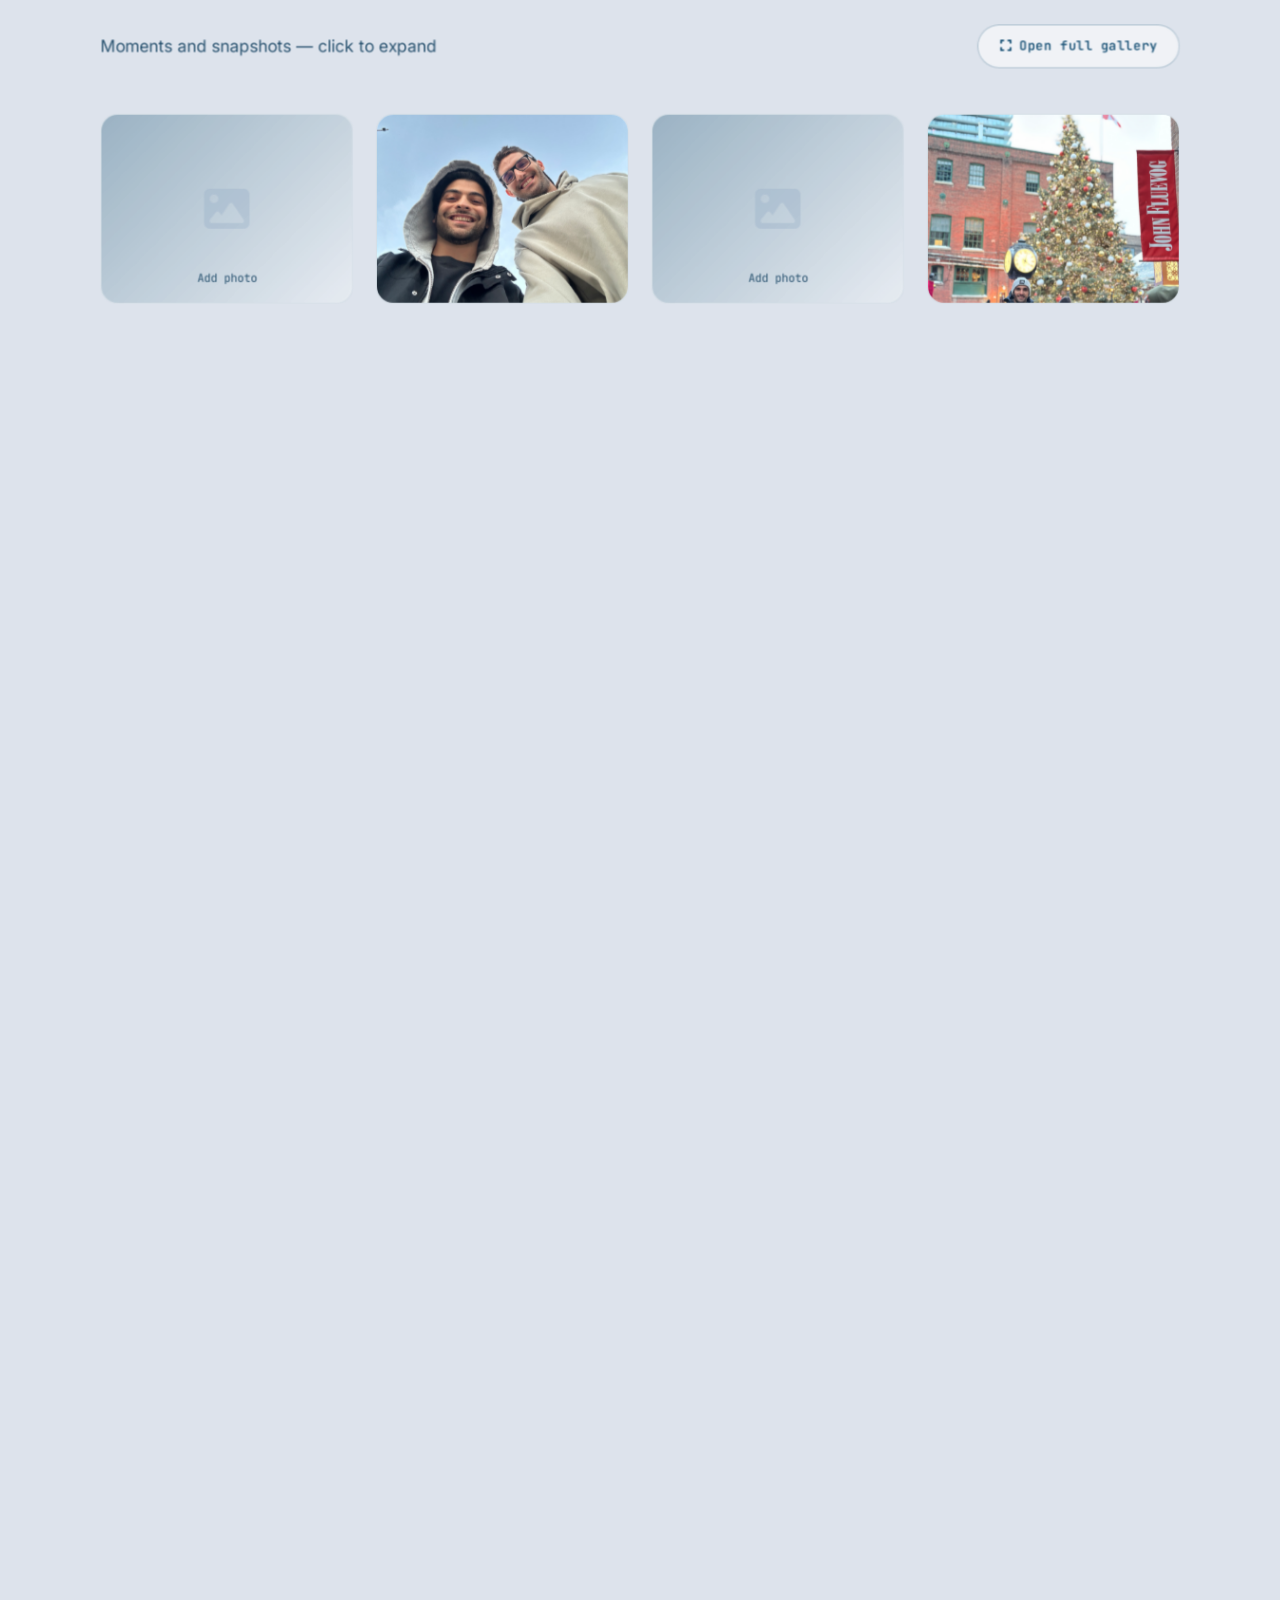
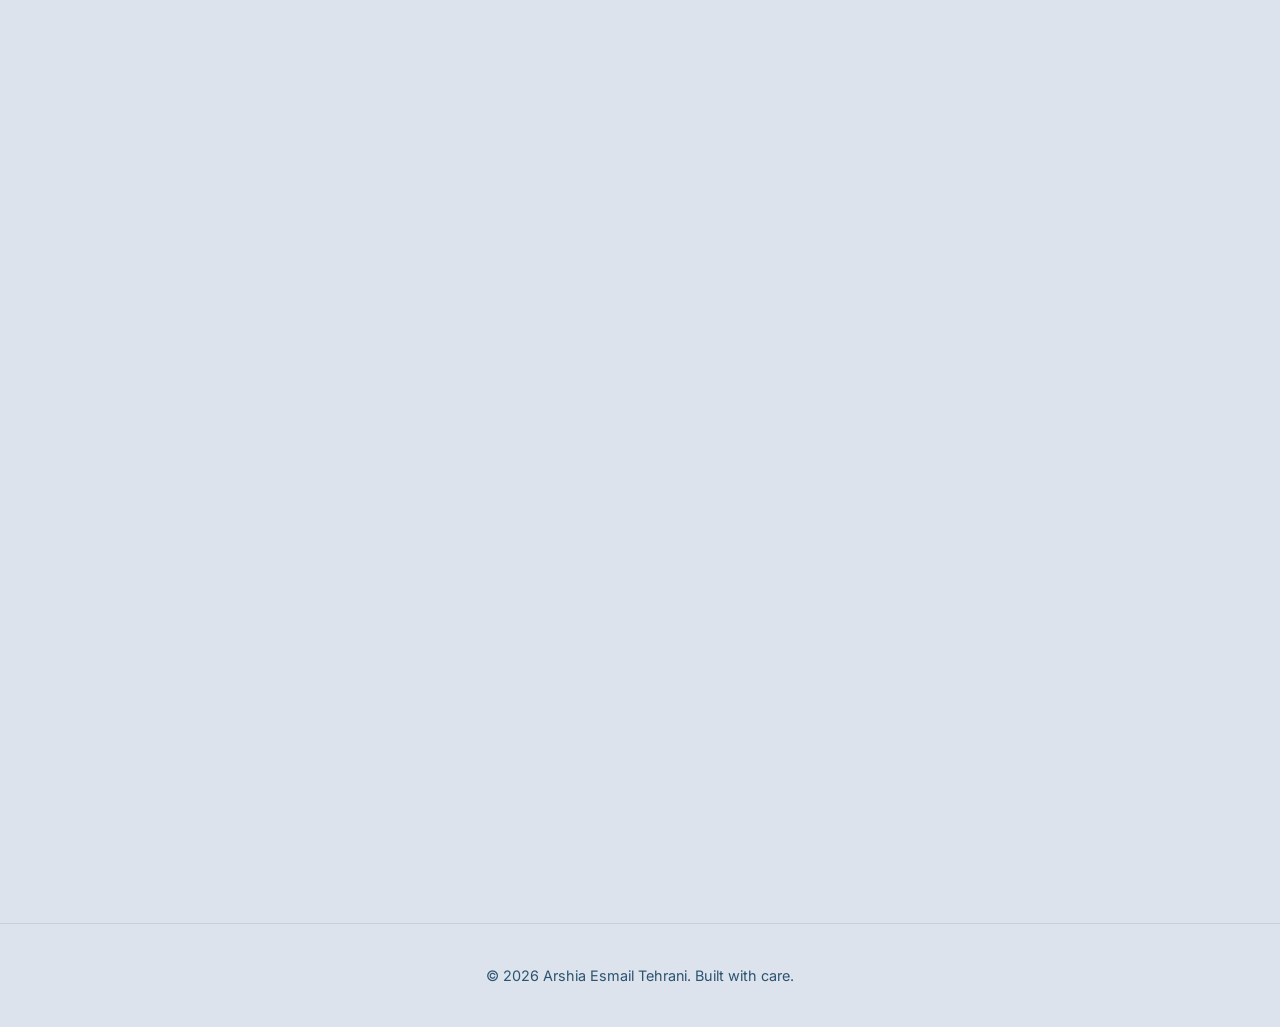
==== commit 528bb7fc: "feat: implement global CSS variables and base styling for navy-themed responsive layout" ====
--- a/index.html
+++ b/index.html
@@ -24,7 +24,7 @@
             }
         })();
     </script>
-    <link rel="stylesheet" href="styles/main.css?v=63" />
+    <link rel="stylesheet" href="styles/main.css?v=64" />
     <link rel="stylesheet" href="styles/subpage.css?v=64" />
     <link rel="preconnect" href="https://fonts.googleapis.com" />
     <link rel="preconnect" href="https://fonts.gstatic.com" crossorigin />
--- a/styles/main.css
+++ b/styles/main.css
@@ -2119,7 +2119,9 @@
     .hero-description {
         max-width: 100%;
         padding: 0 0.25rem;
-        margin-bottom: 1.75rem;
+        margin-bottom: 1.25rem;
+        font-size: 0.95rem;
+        line-height: 1.55;
     }
 
     .hero::before {
@@ -2139,6 +2141,16 @@
     .hero-buttons {
         flex-direction: column;
         align-items: center;
+        gap: 0.65rem;
+    }
+
+    .scroll-indicator {
+        margin-top: 1.75rem;
+        margin-bottom: 0.5rem;
+    }
+
+    .scroll-arrow {
+        height: 35px;
     }
 
     .btn {
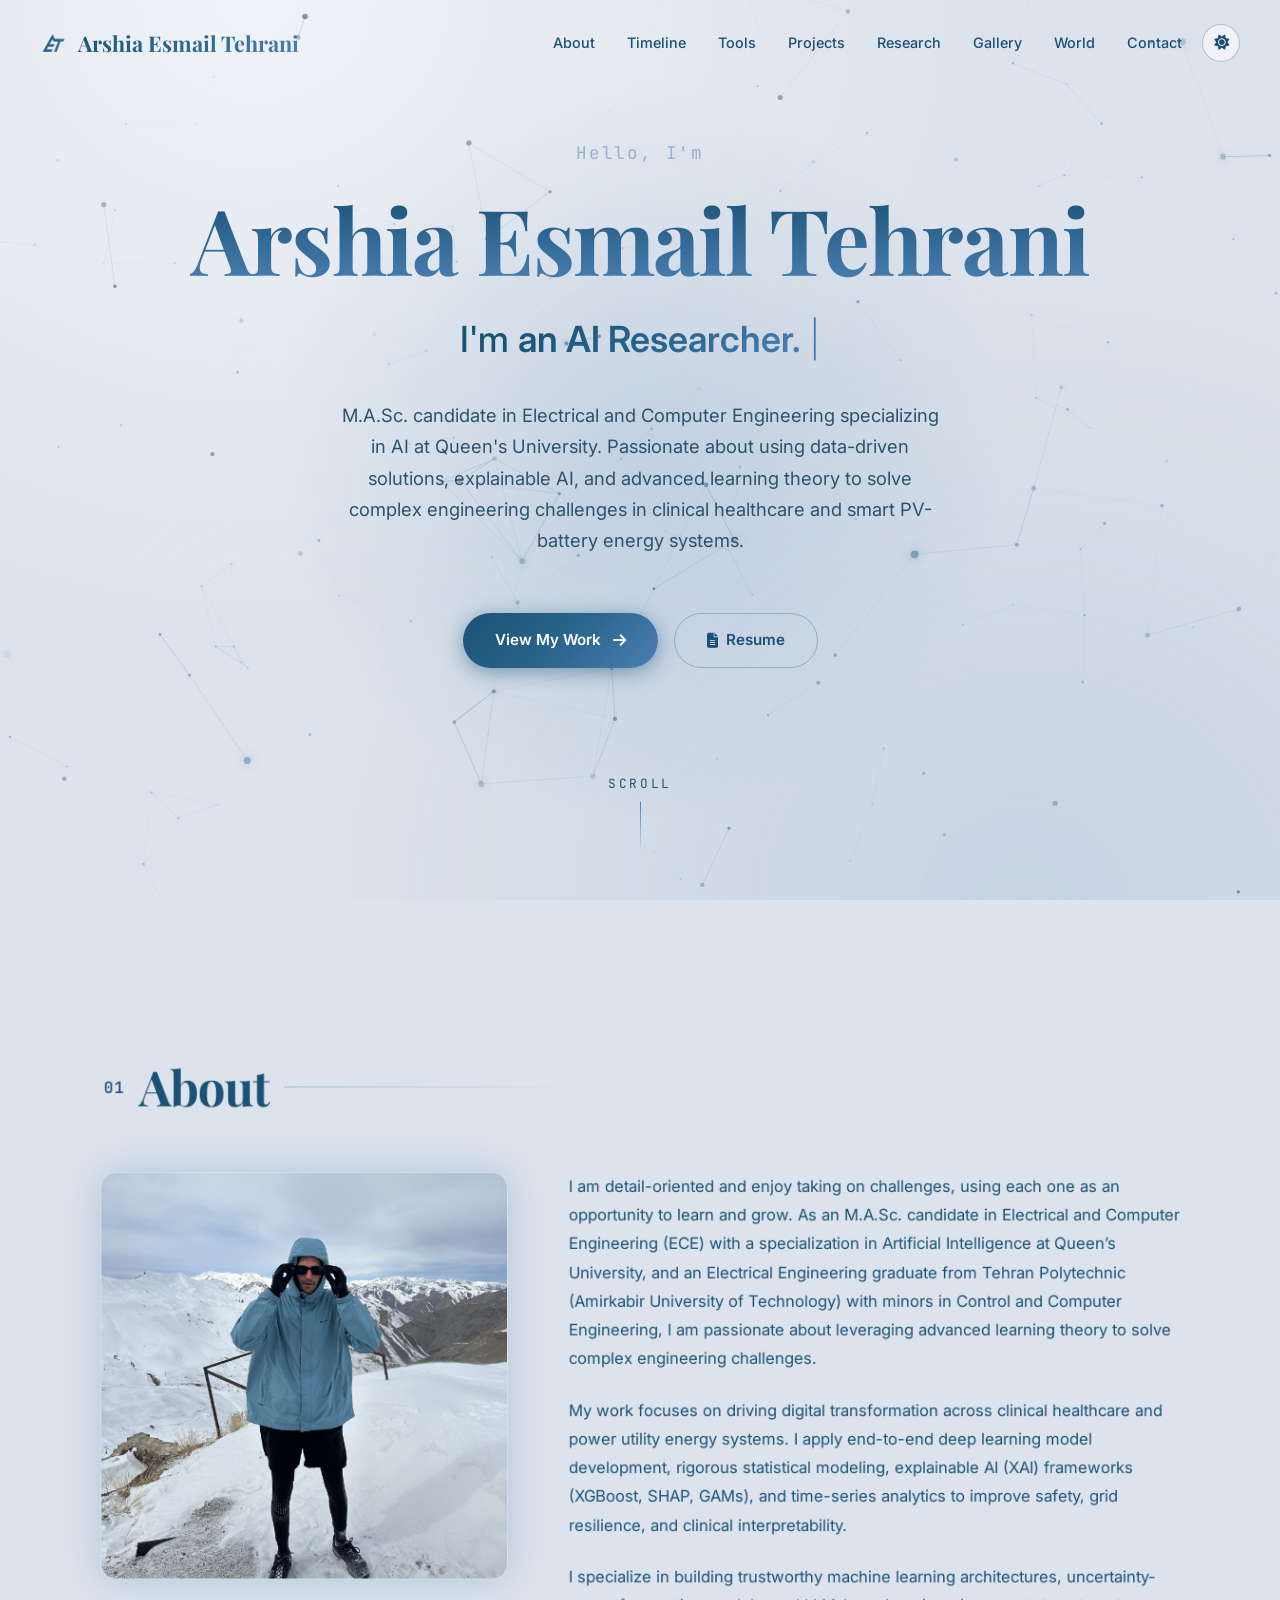
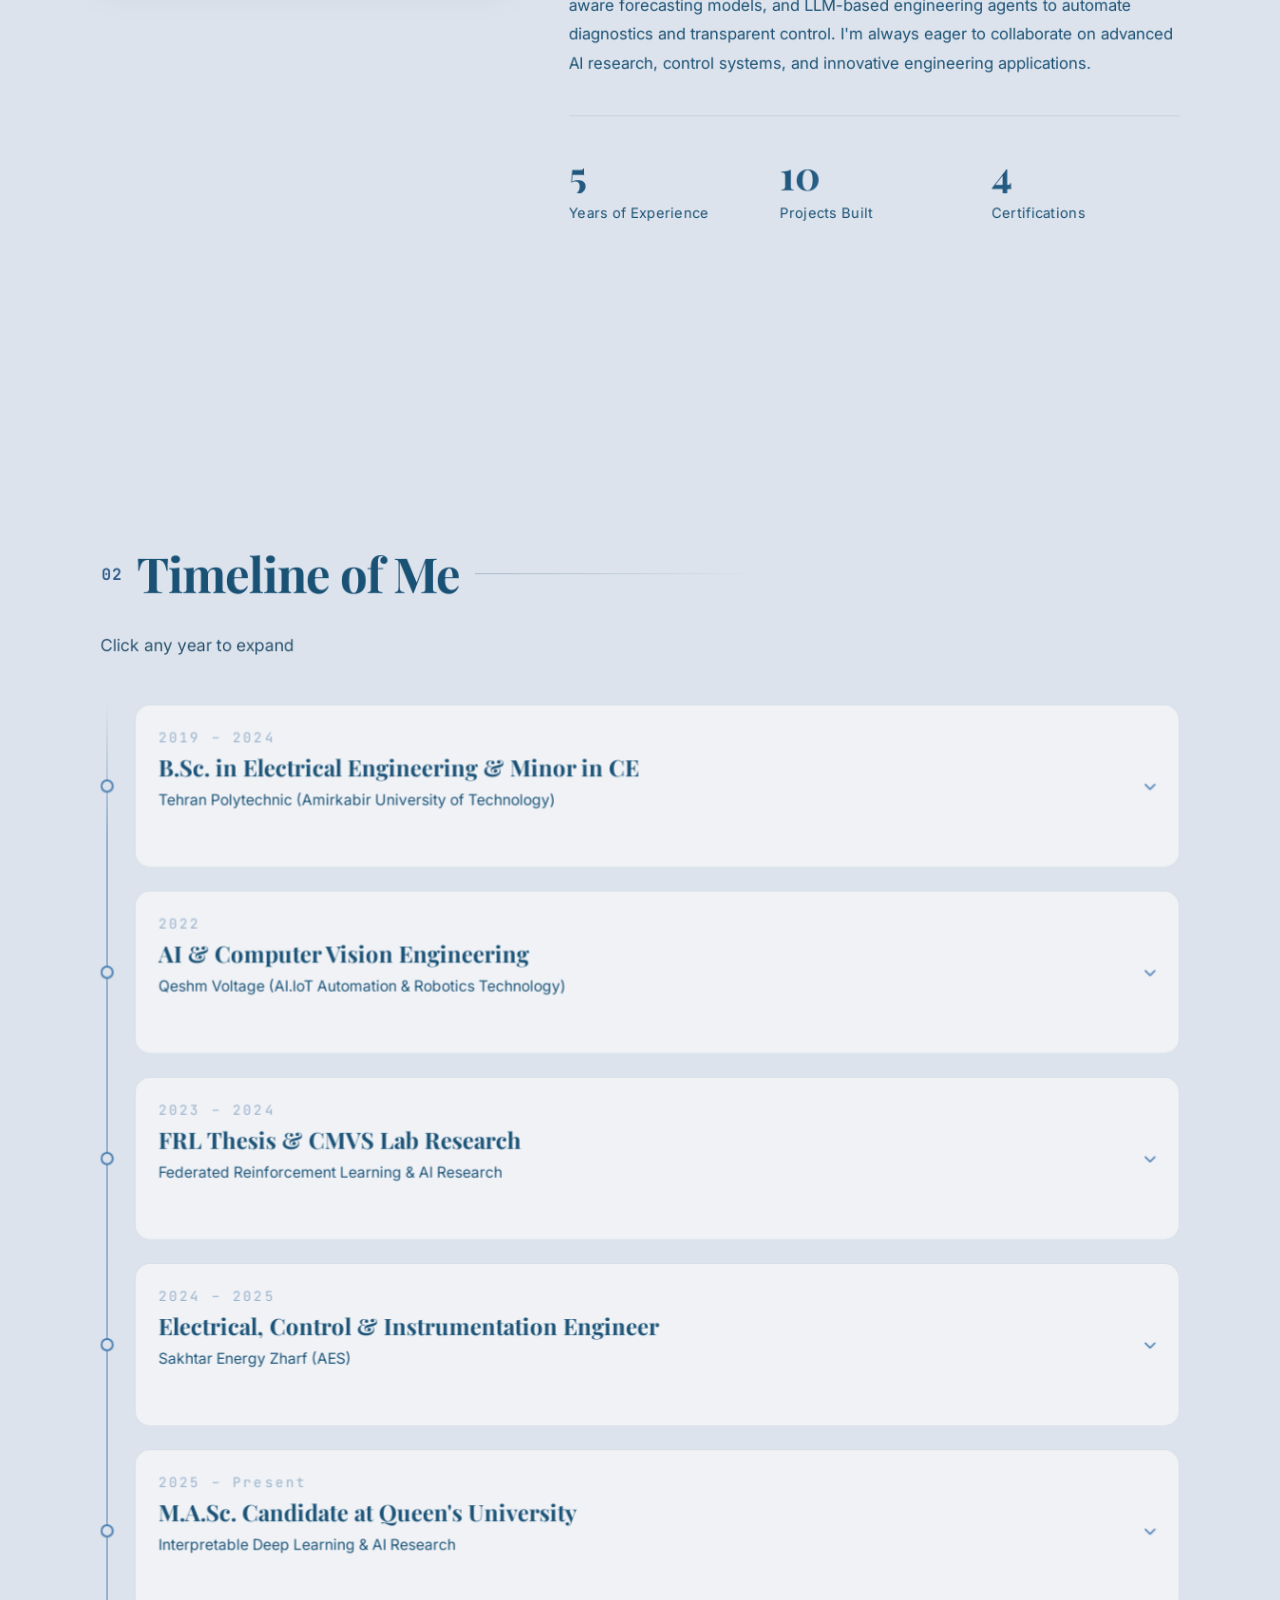
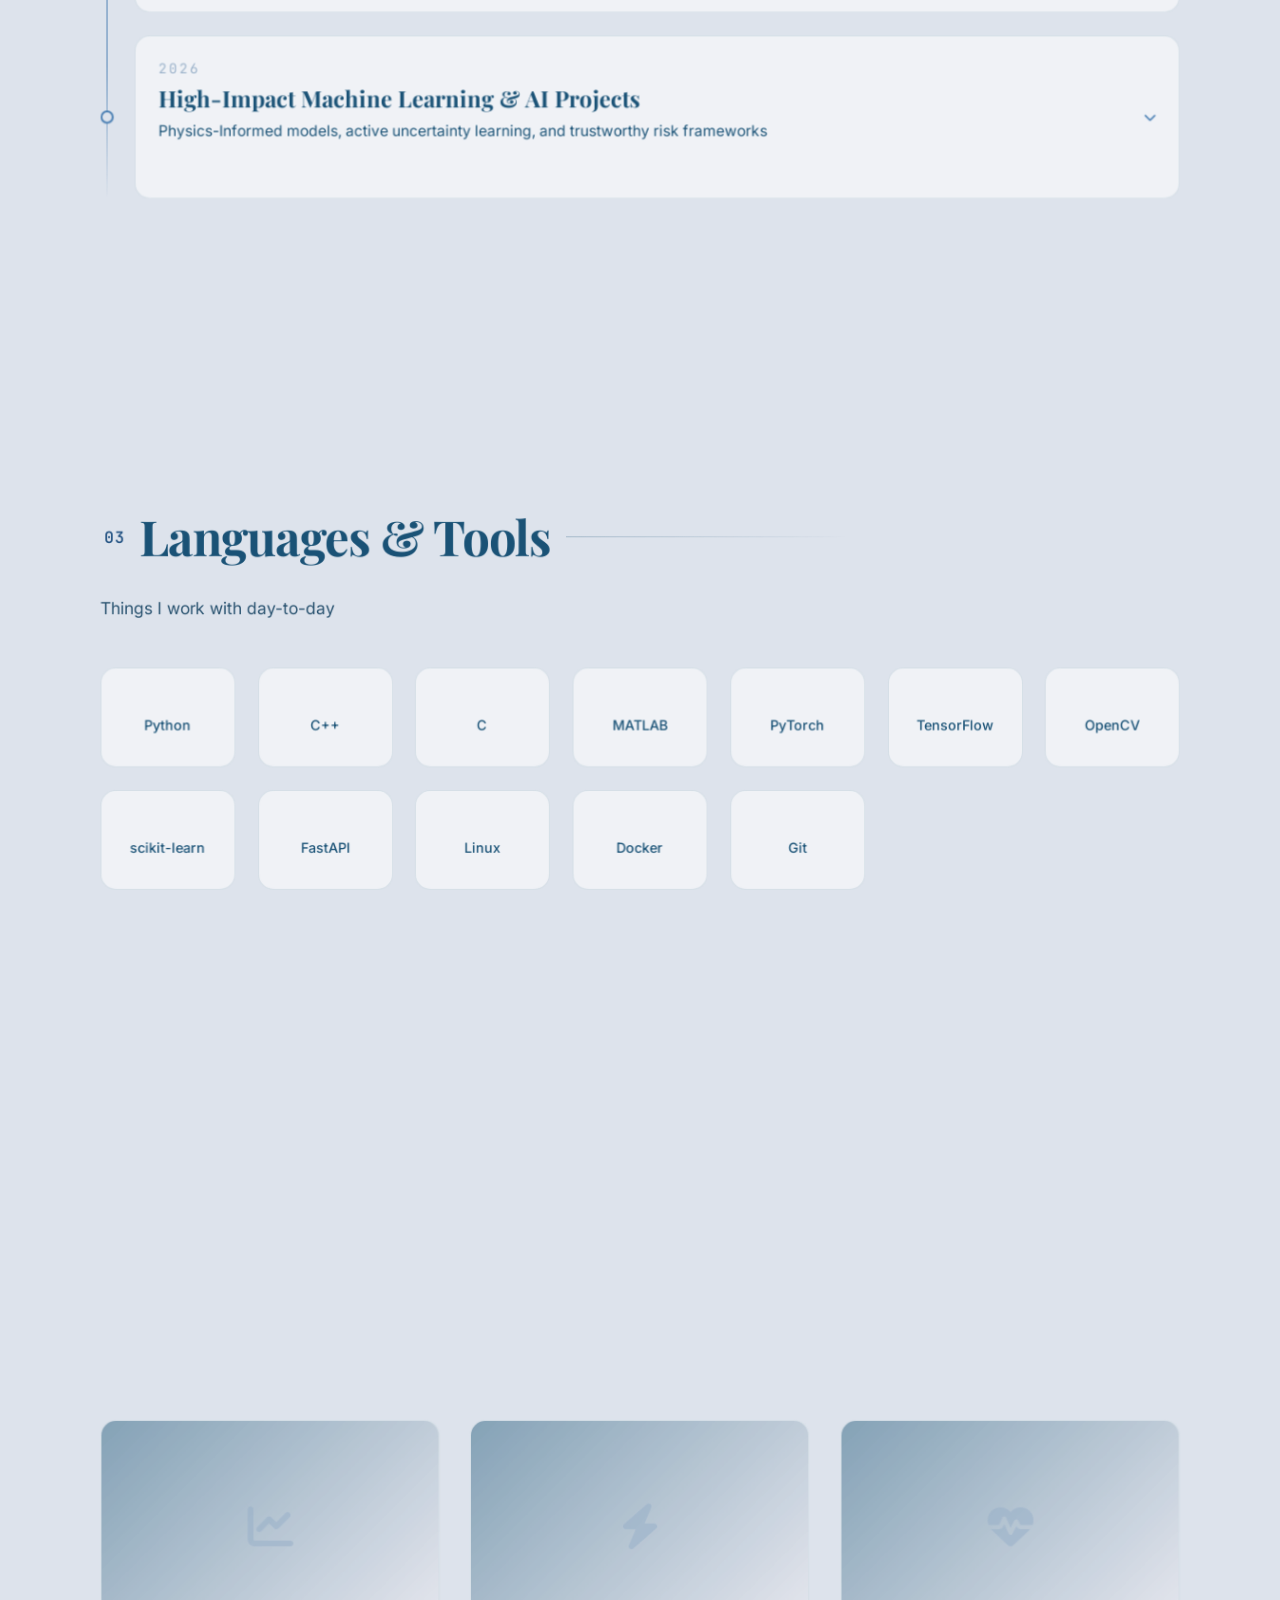
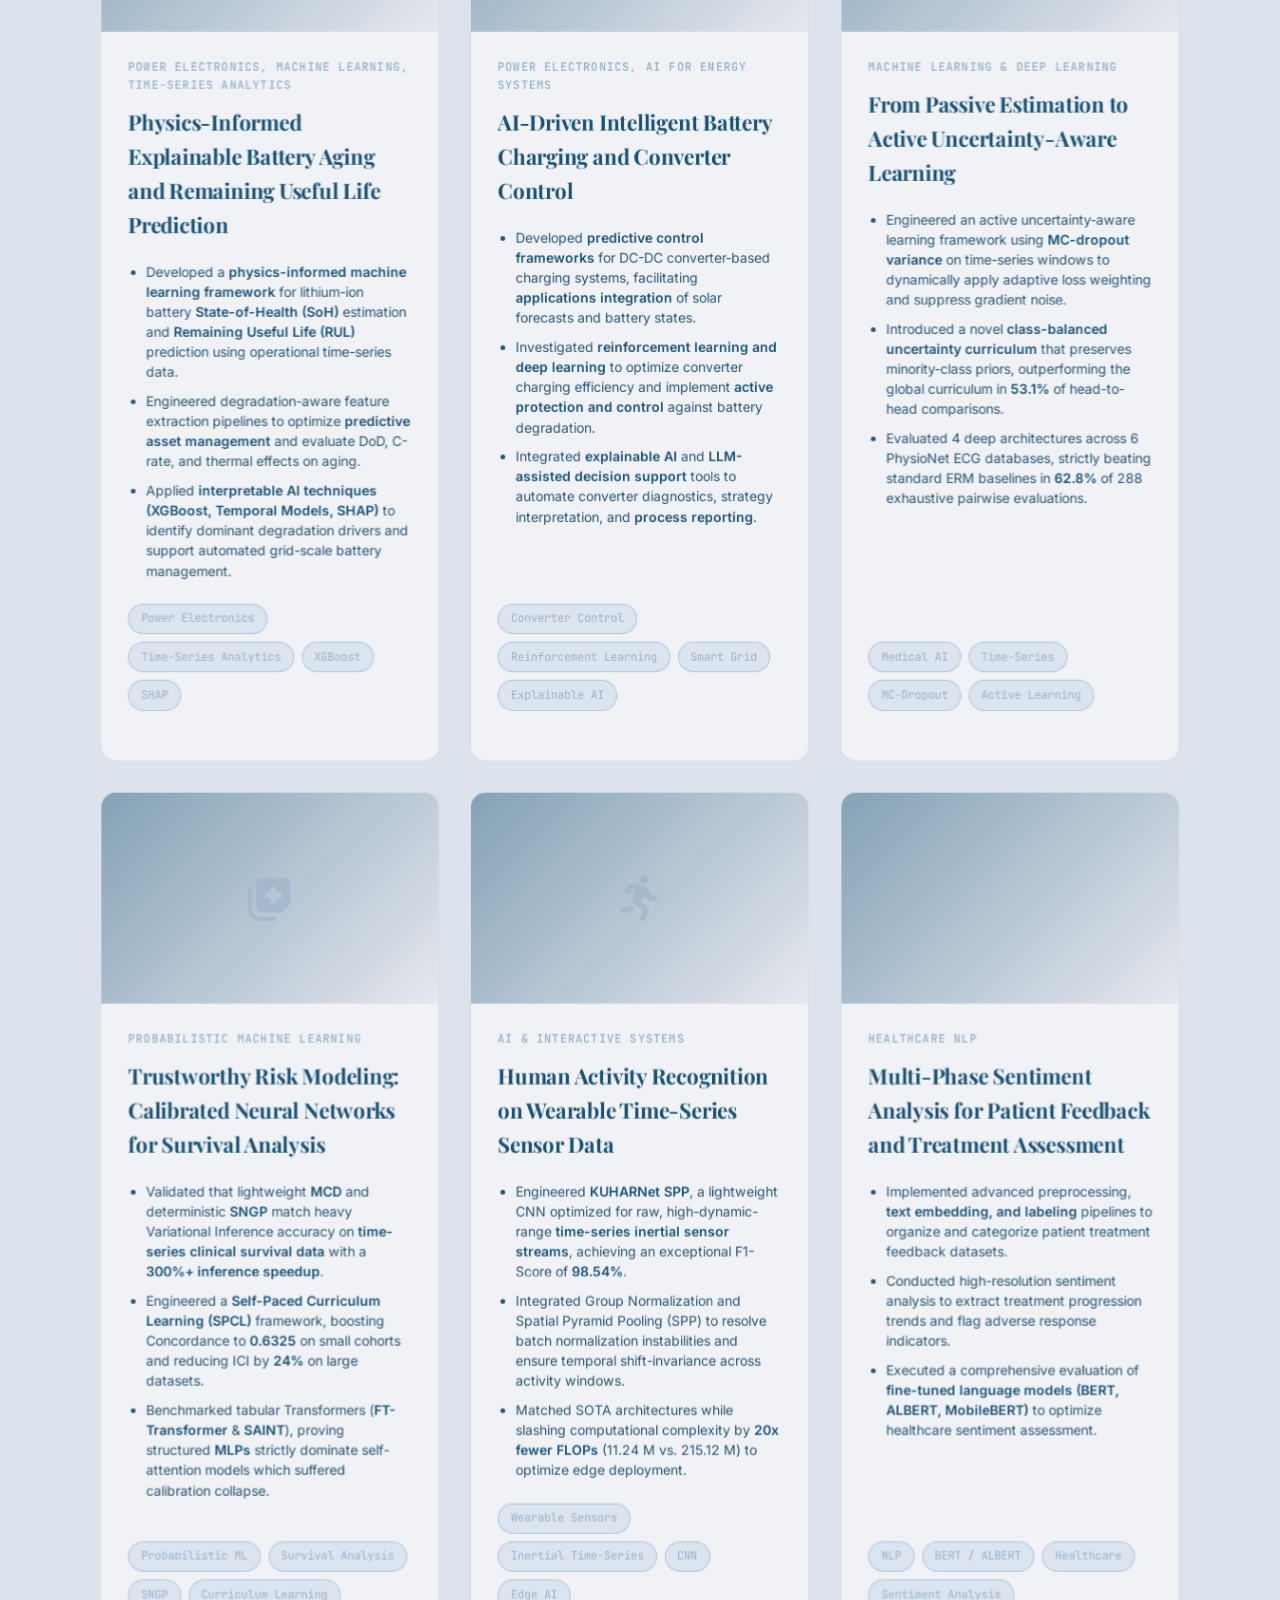
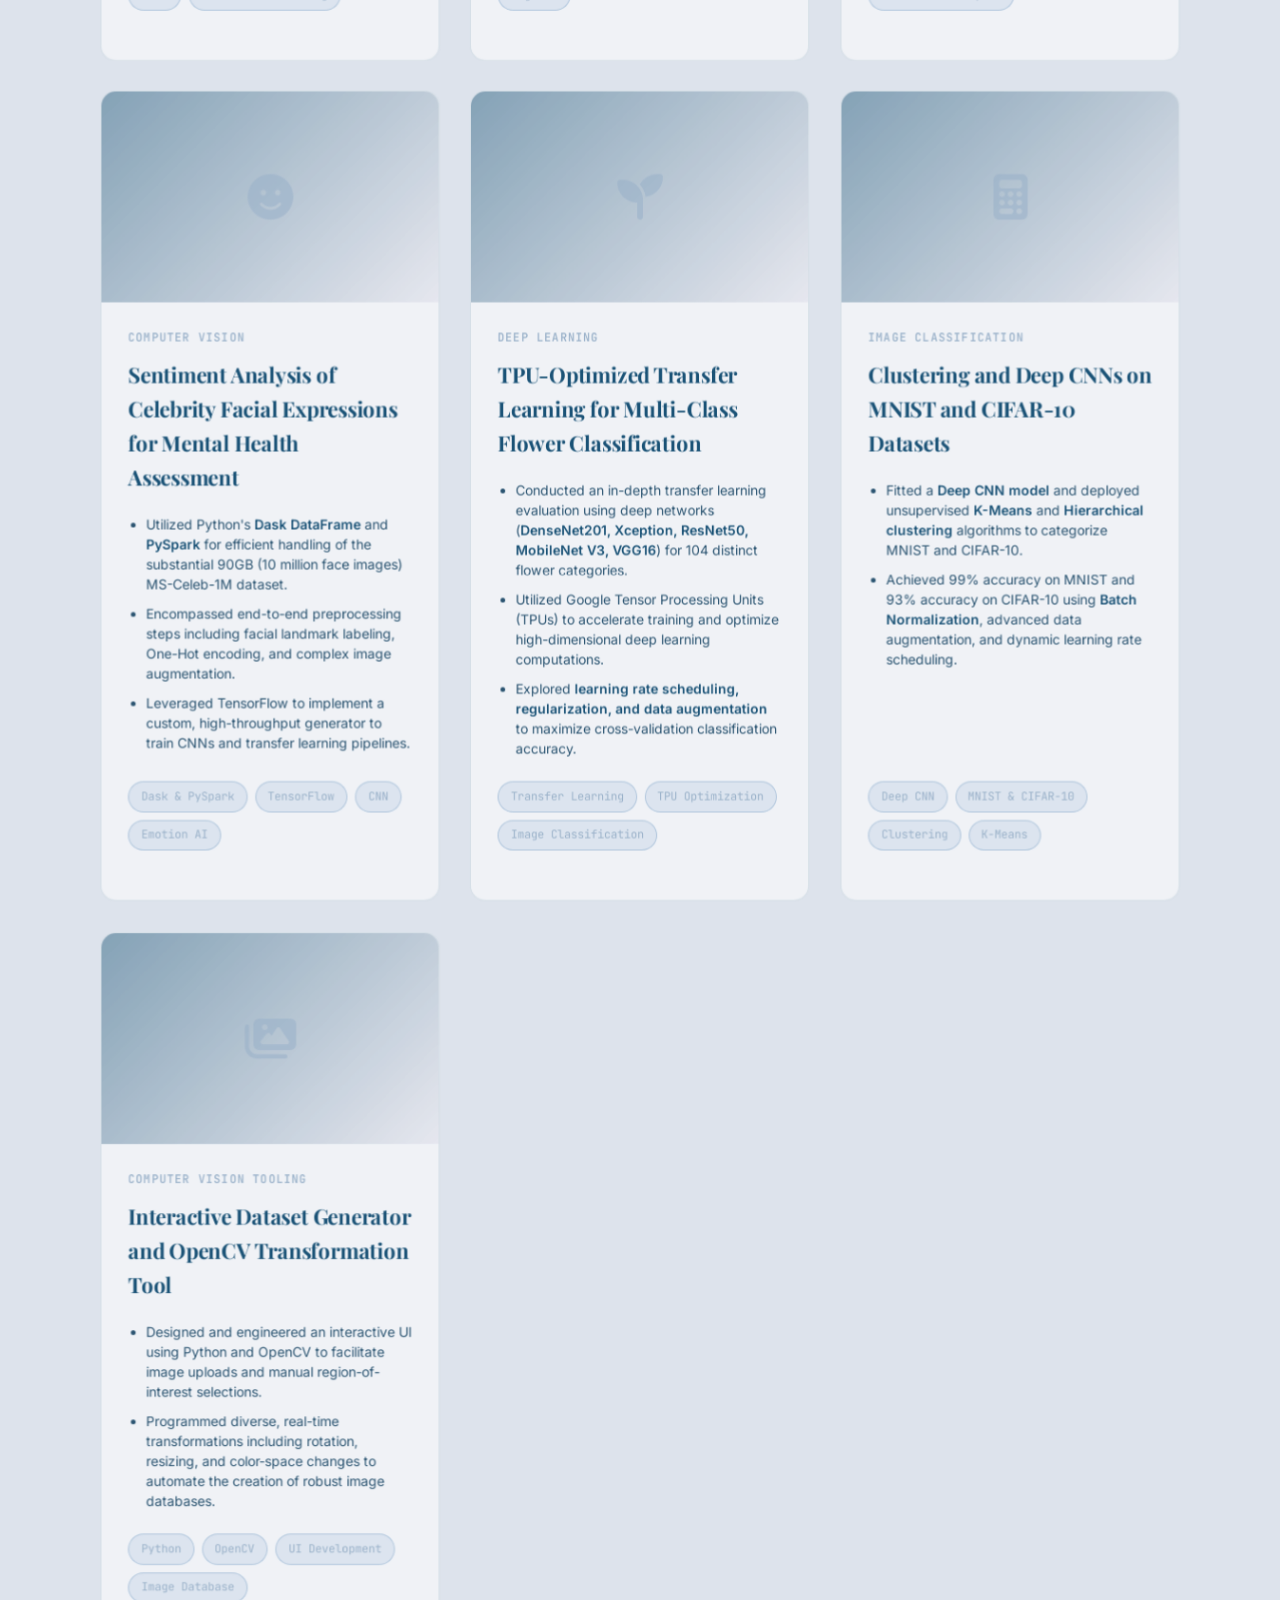
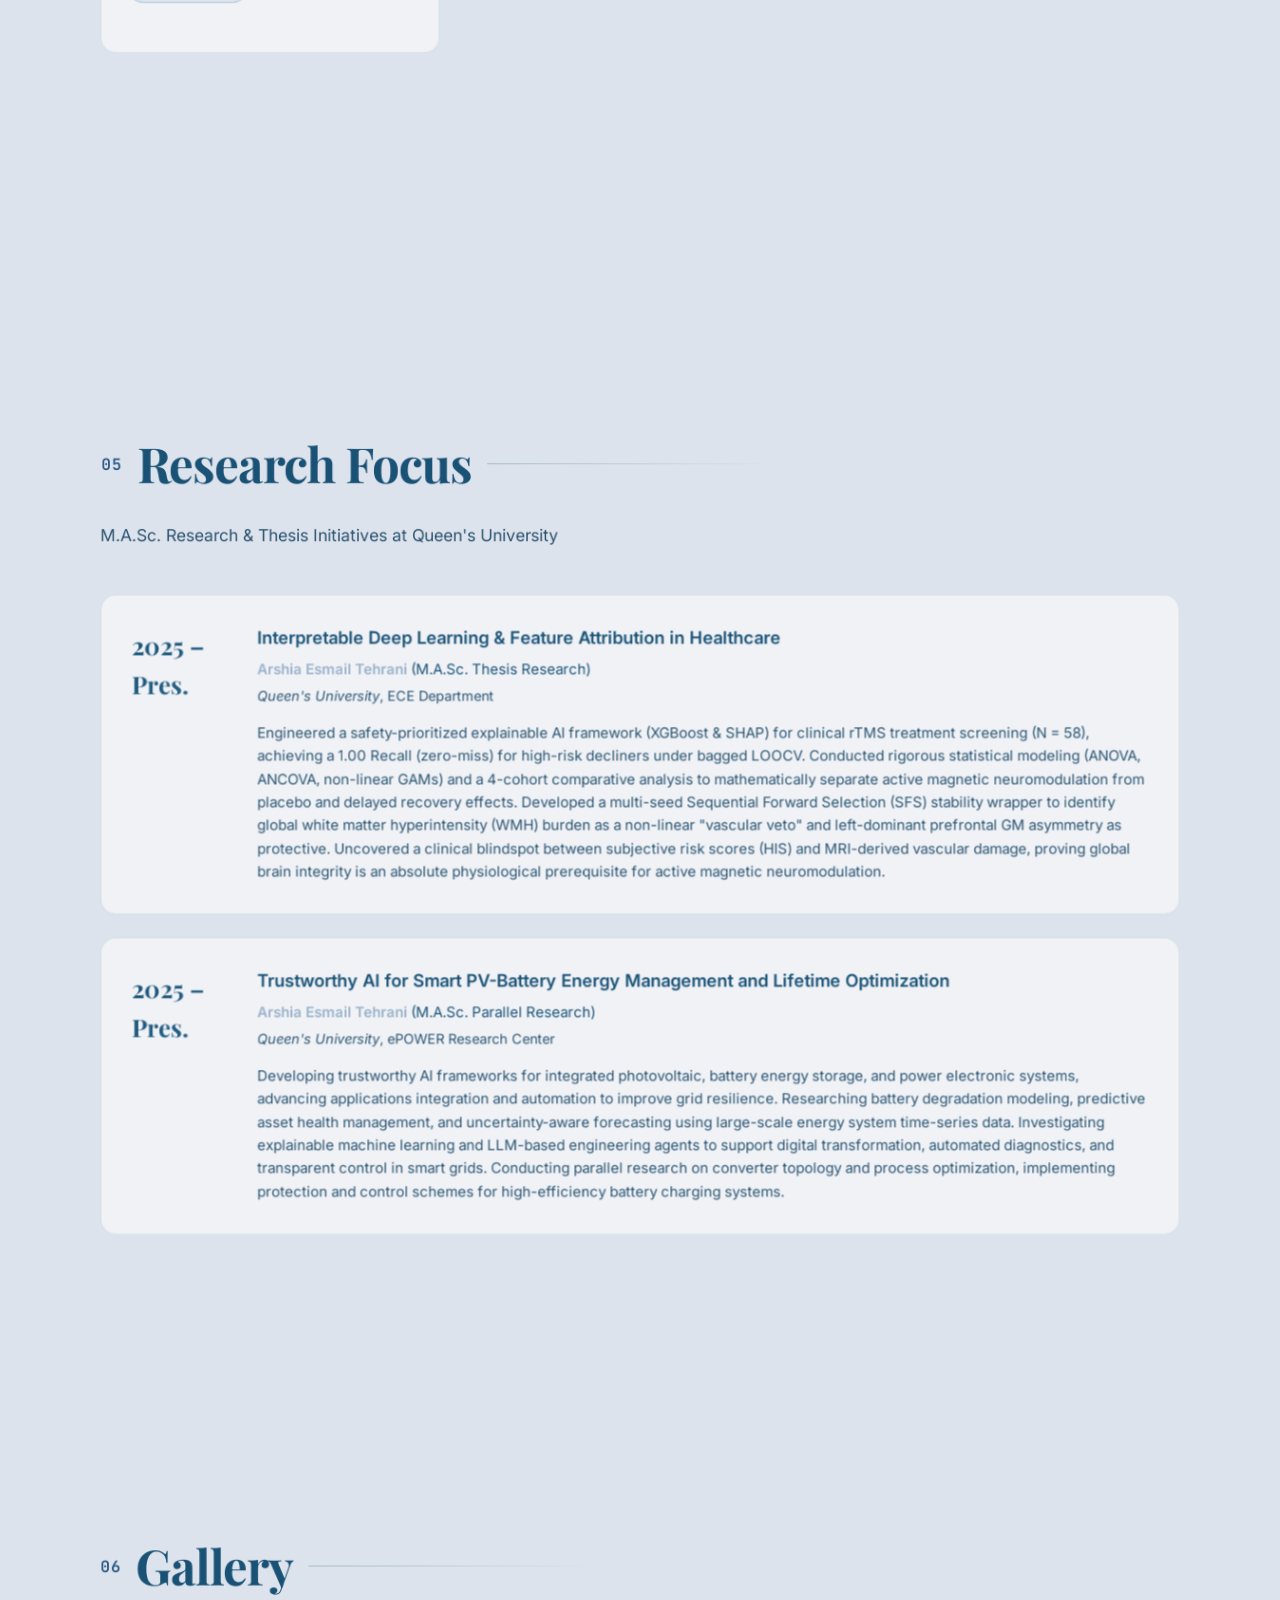
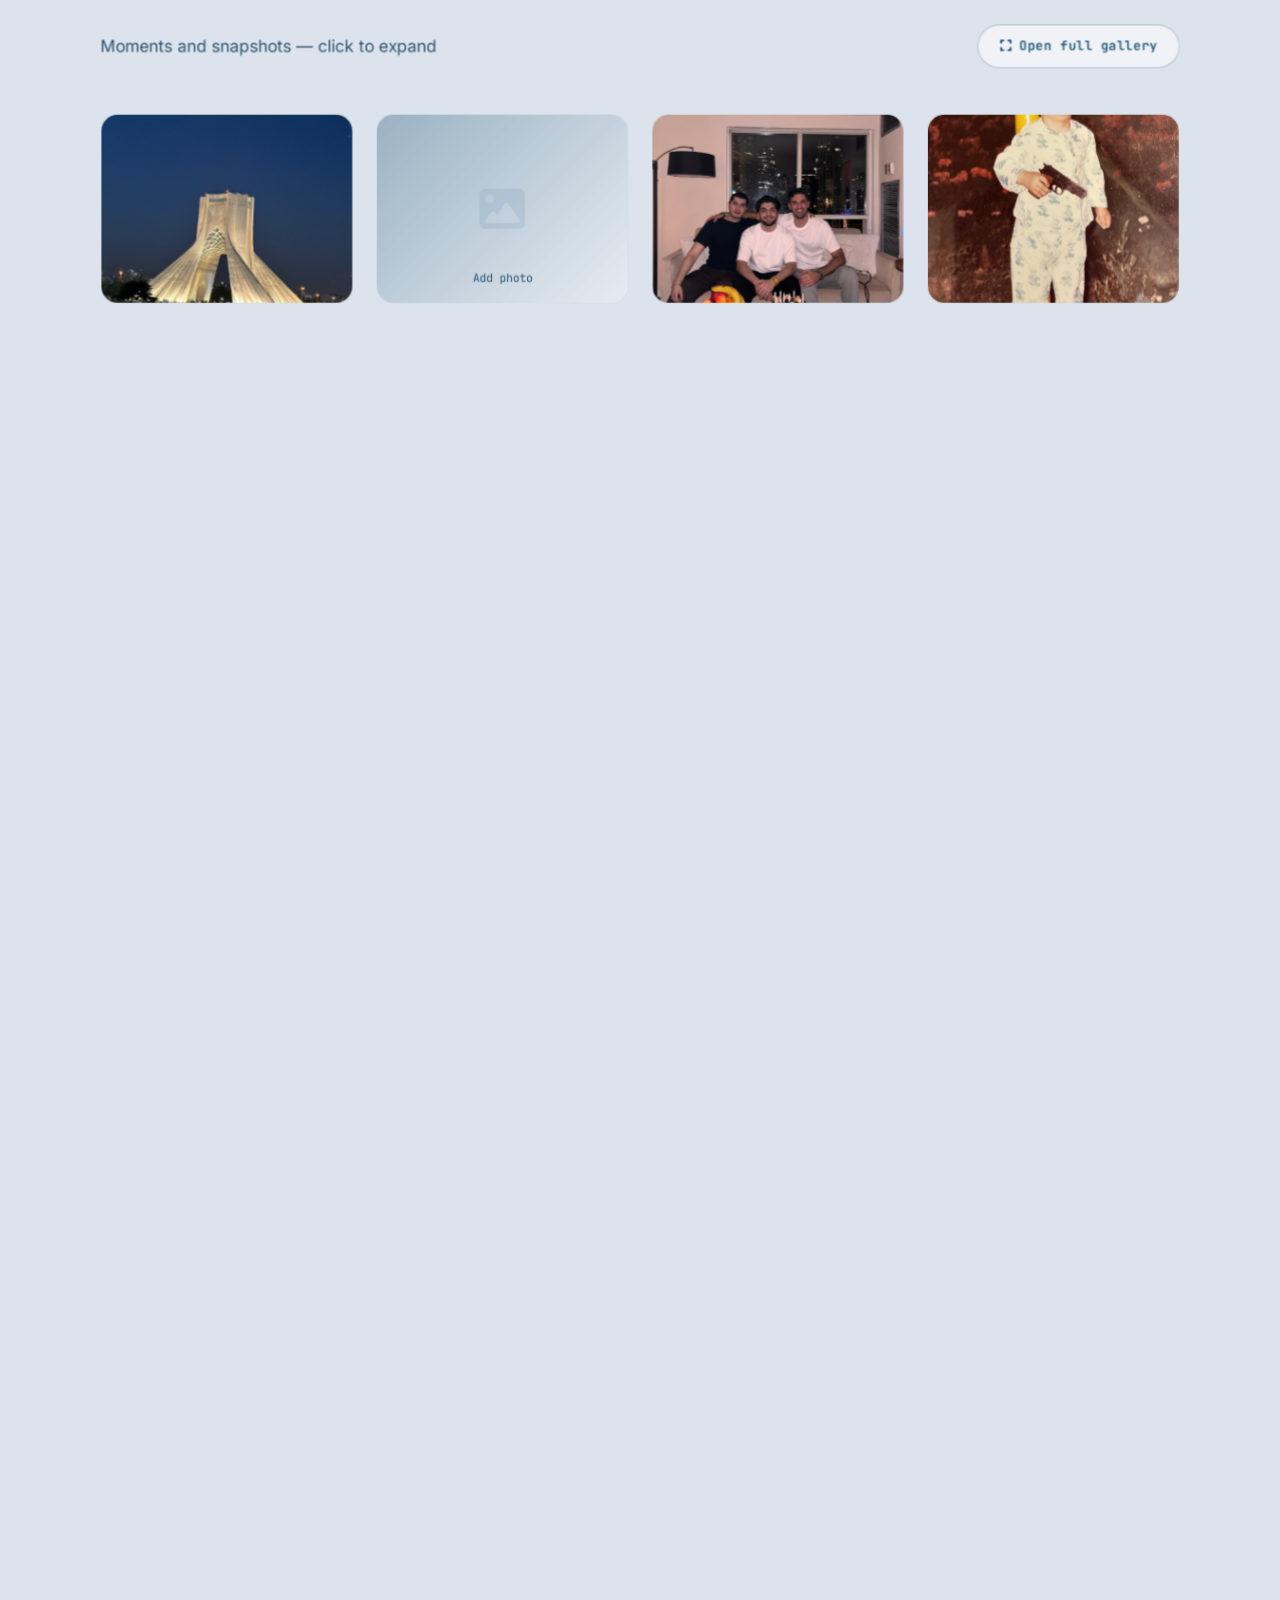
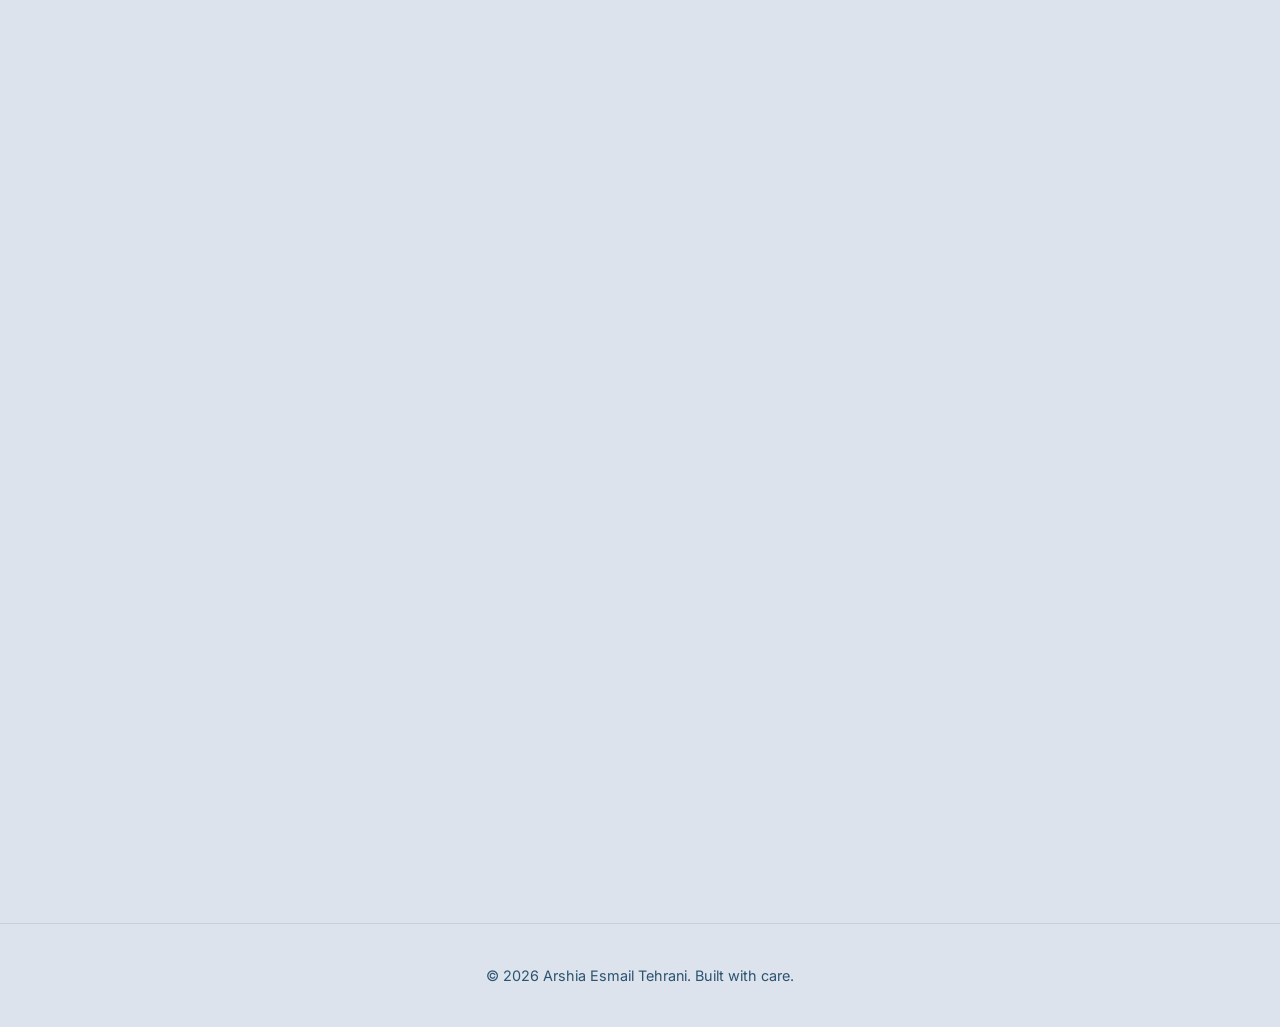
==== commit 4a32f4d0: "feat: implement global CSS variables and base theme styling with light/dark mode support" ====
--- a/index.html
+++ b/index.html
@@ -24,7 +24,7 @@
             }
         })();
     </script>
-    <link rel="stylesheet" href="styles/main.css?v=64" />
+    <link rel="stylesheet" href="styles/main.css?v=65" />
     <link rel="stylesheet" href="styles/subpage.css?v=64" />
     <link rel="preconnect" href="https://fonts.googleapis.com" />
     <link rel="preconnect" href="https://fonts.gstatic.com" crossorigin />
--- a/styles/main.css
+++ b/styles/main.css
@@ -1675,6 +1675,9 @@
    ============================================================ */
 .contact {
     text-align: center;
+    min-height: calc(100vh - var(--nav-anchor-offset) - 100px);
+    min-height: calc(100dvh - var(--nav-anchor-offset) - 100px);
+    box-sizing: border-box;
 }
 
 .contact-intro {
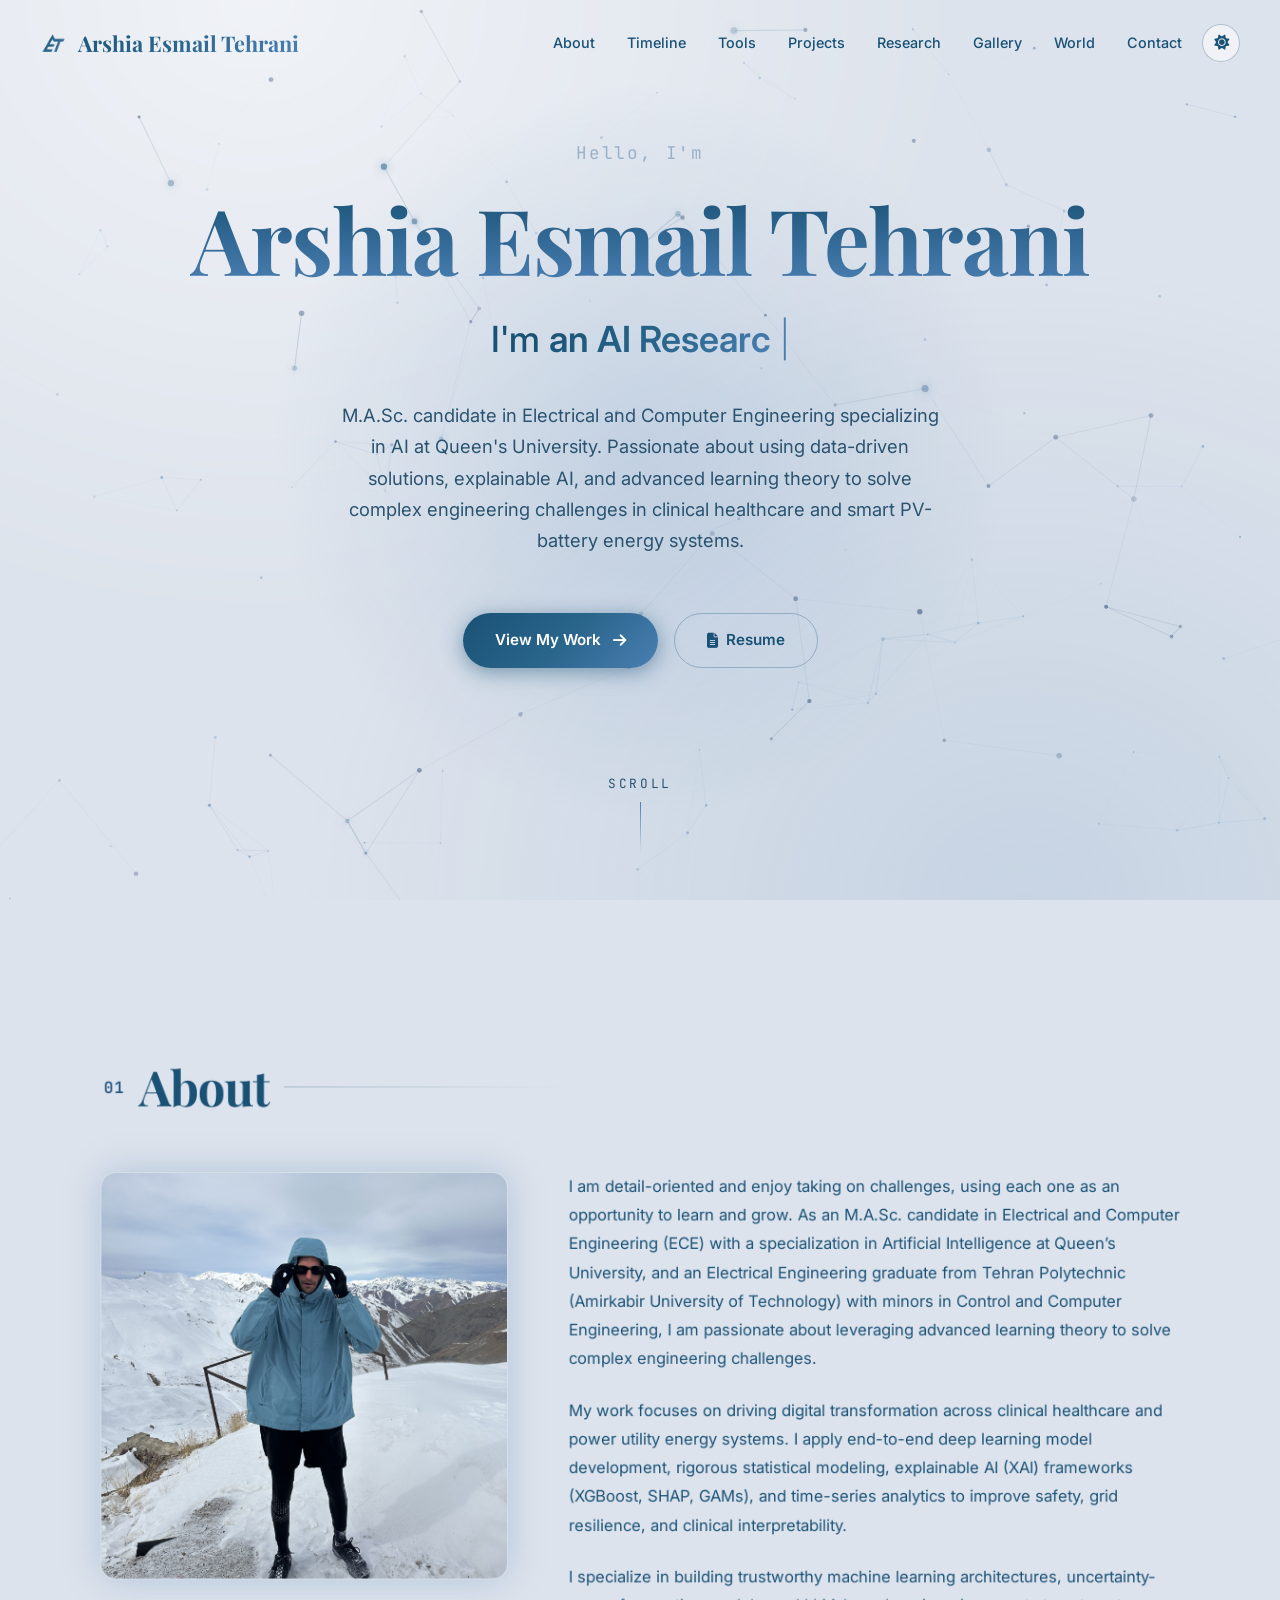
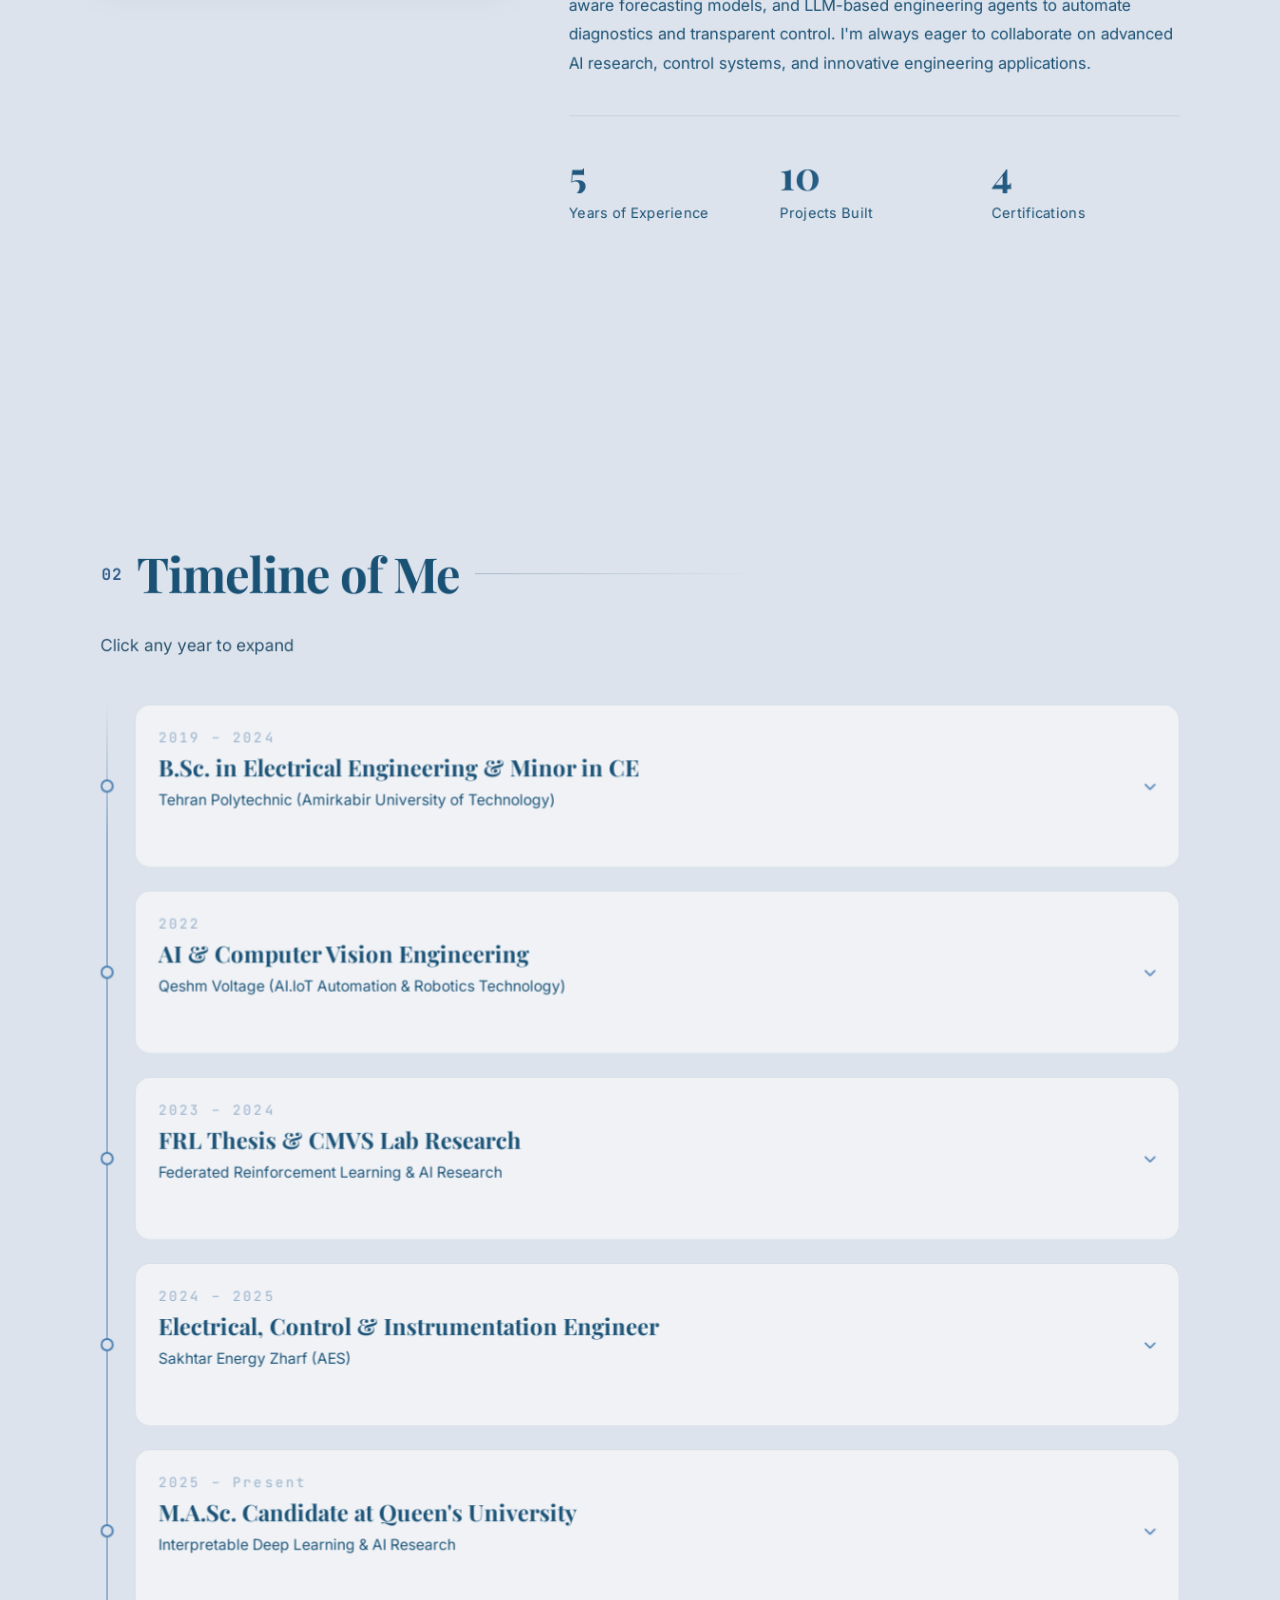
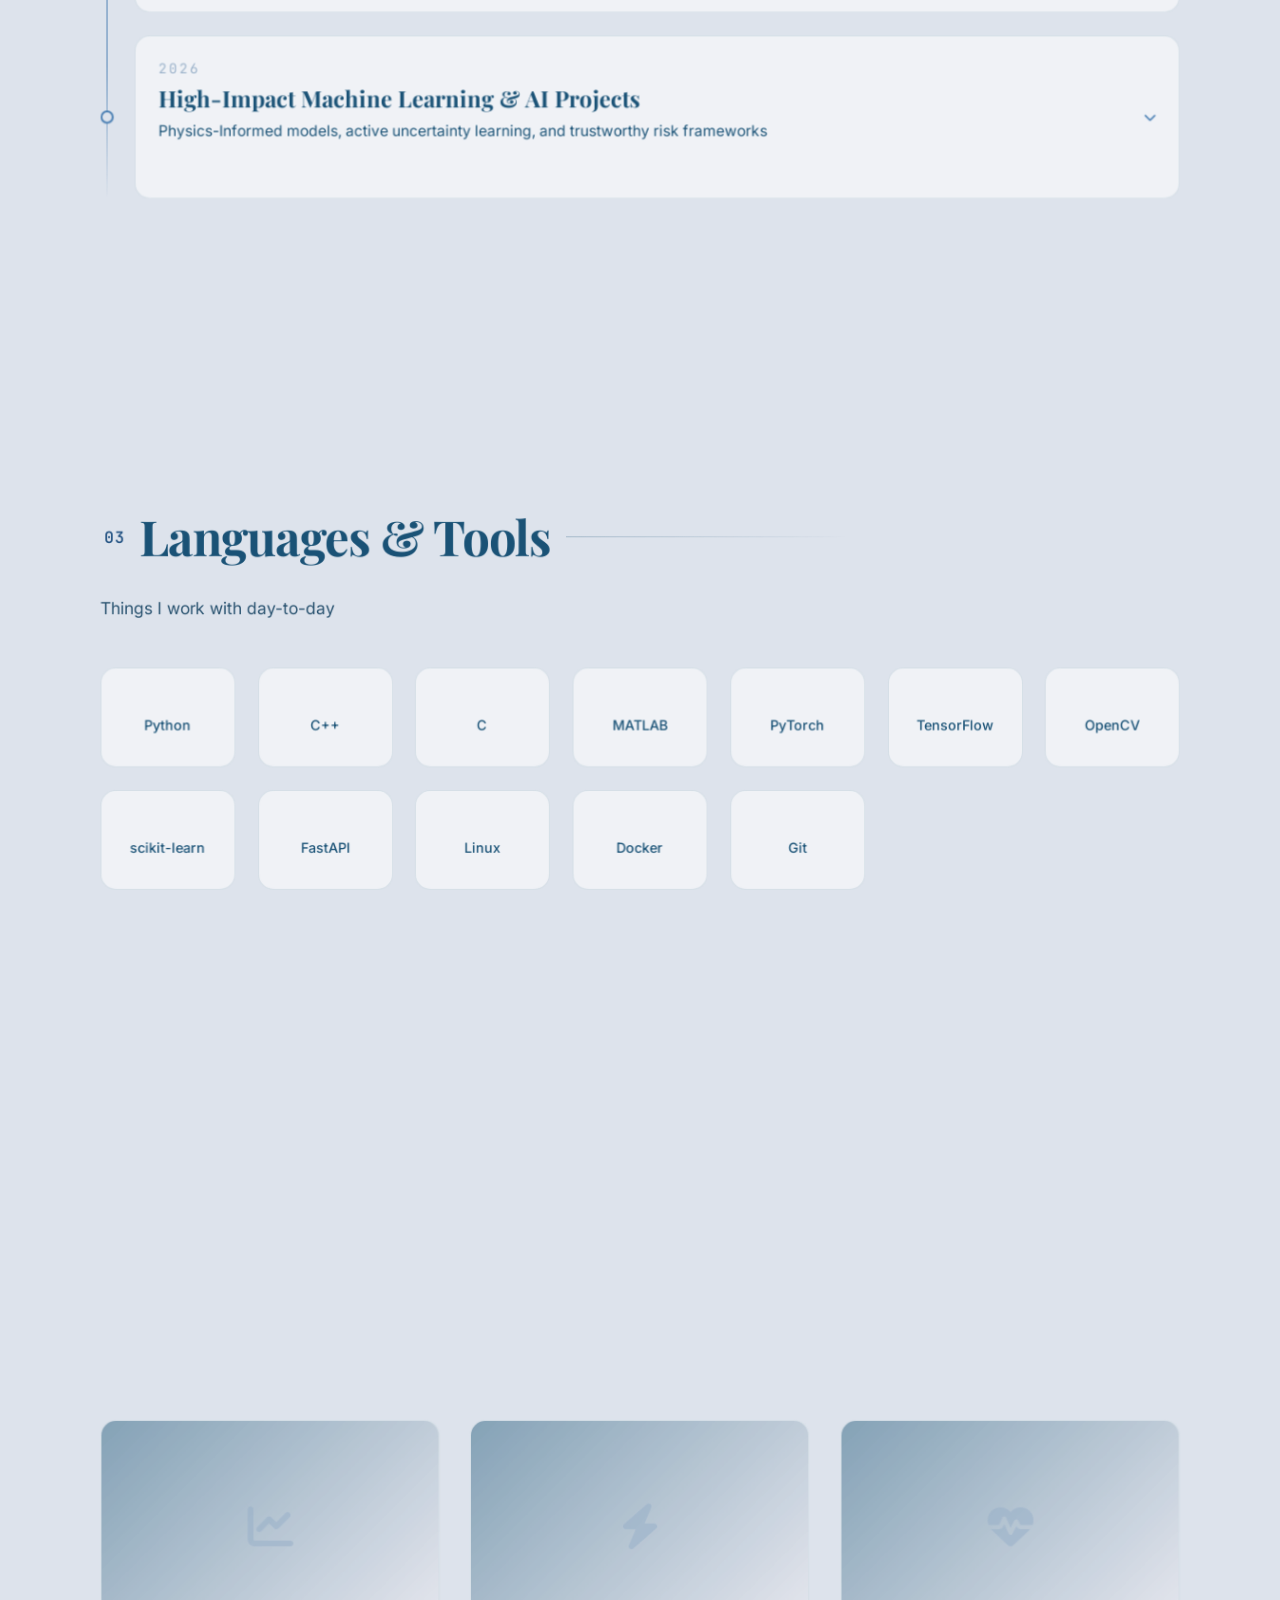
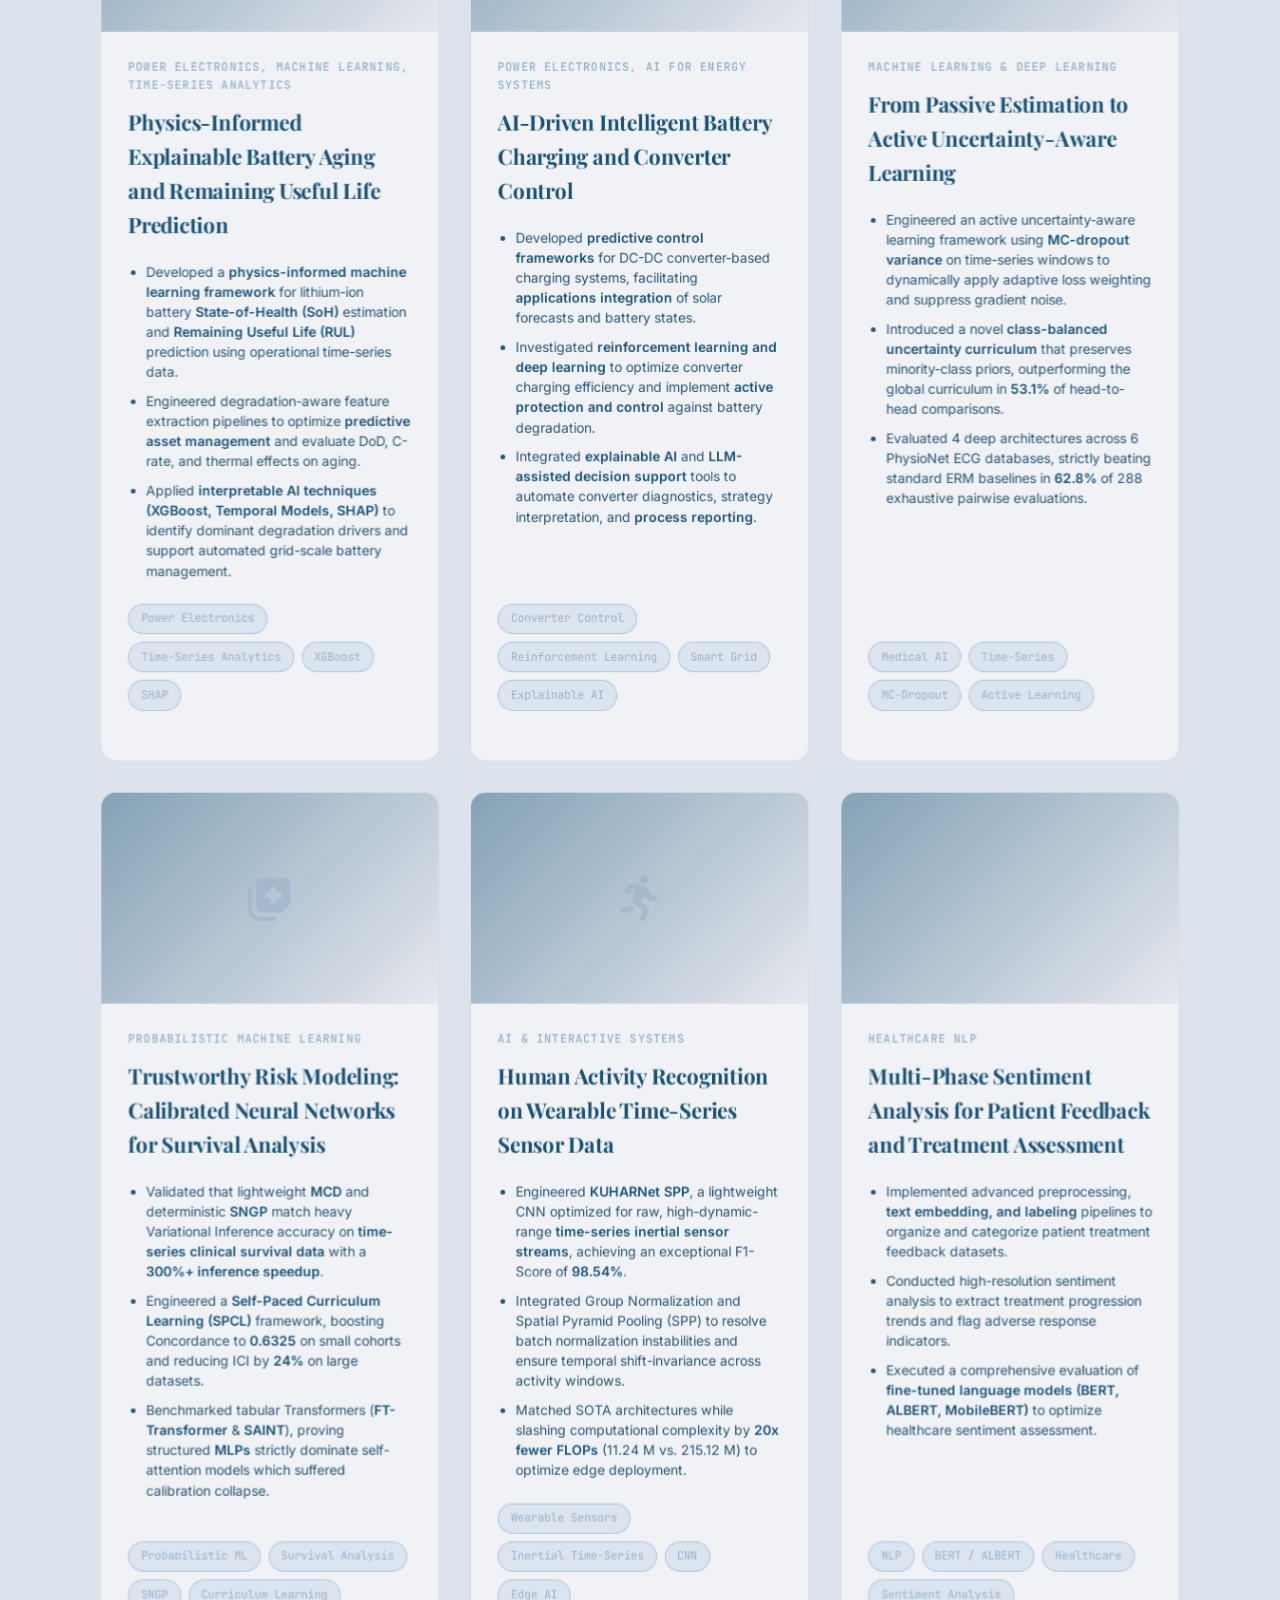
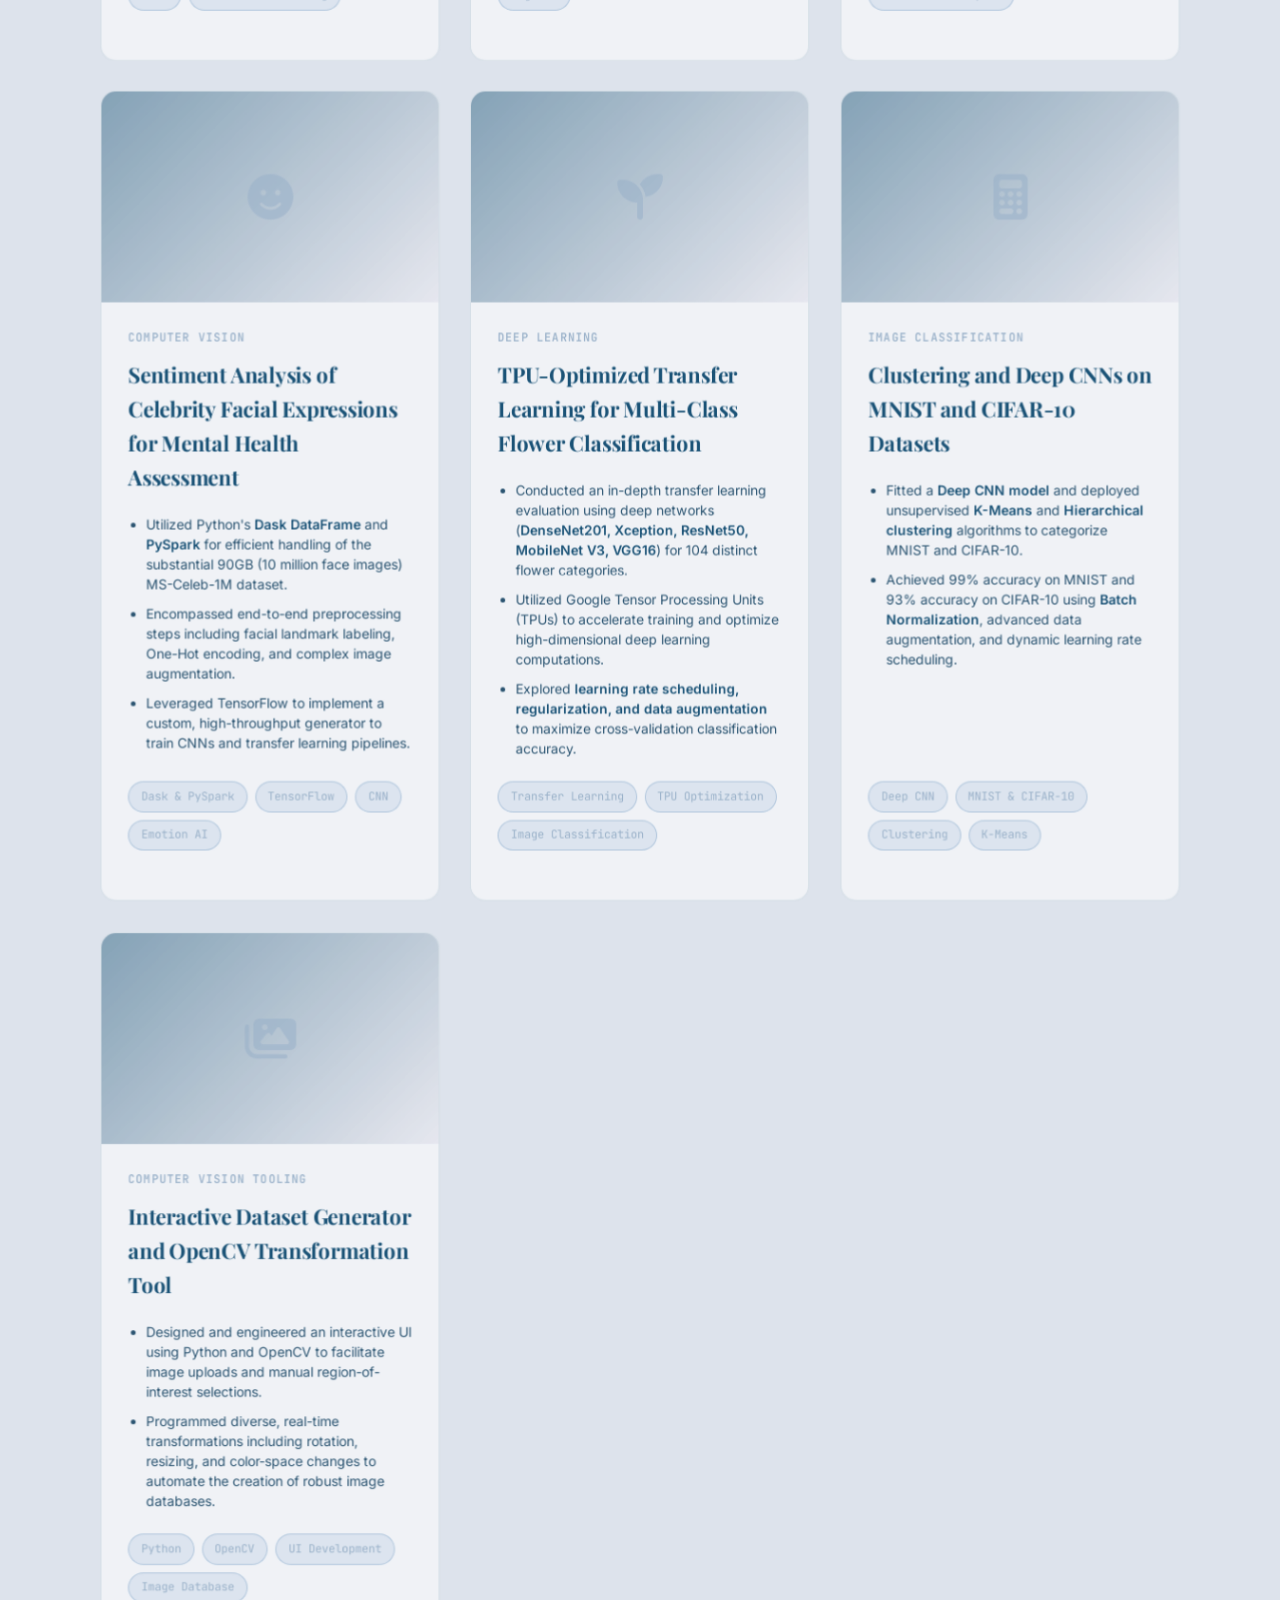
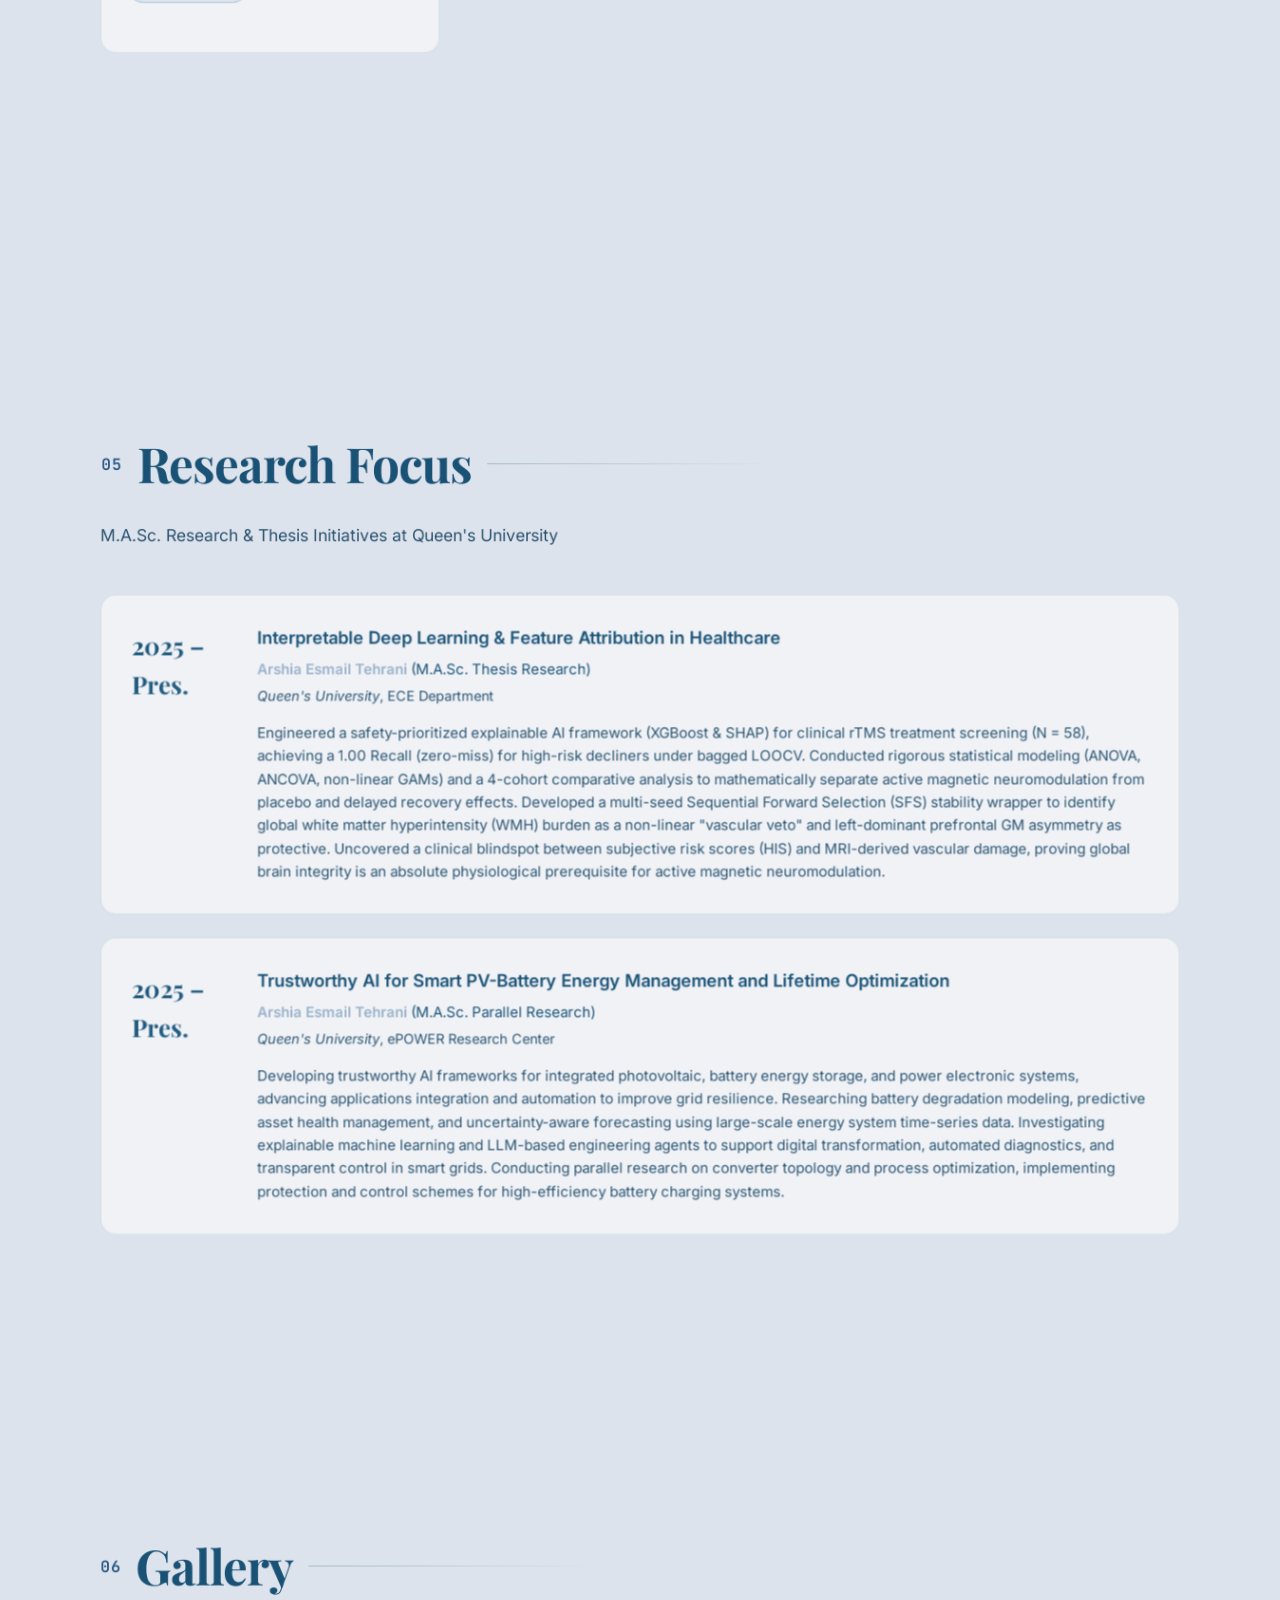
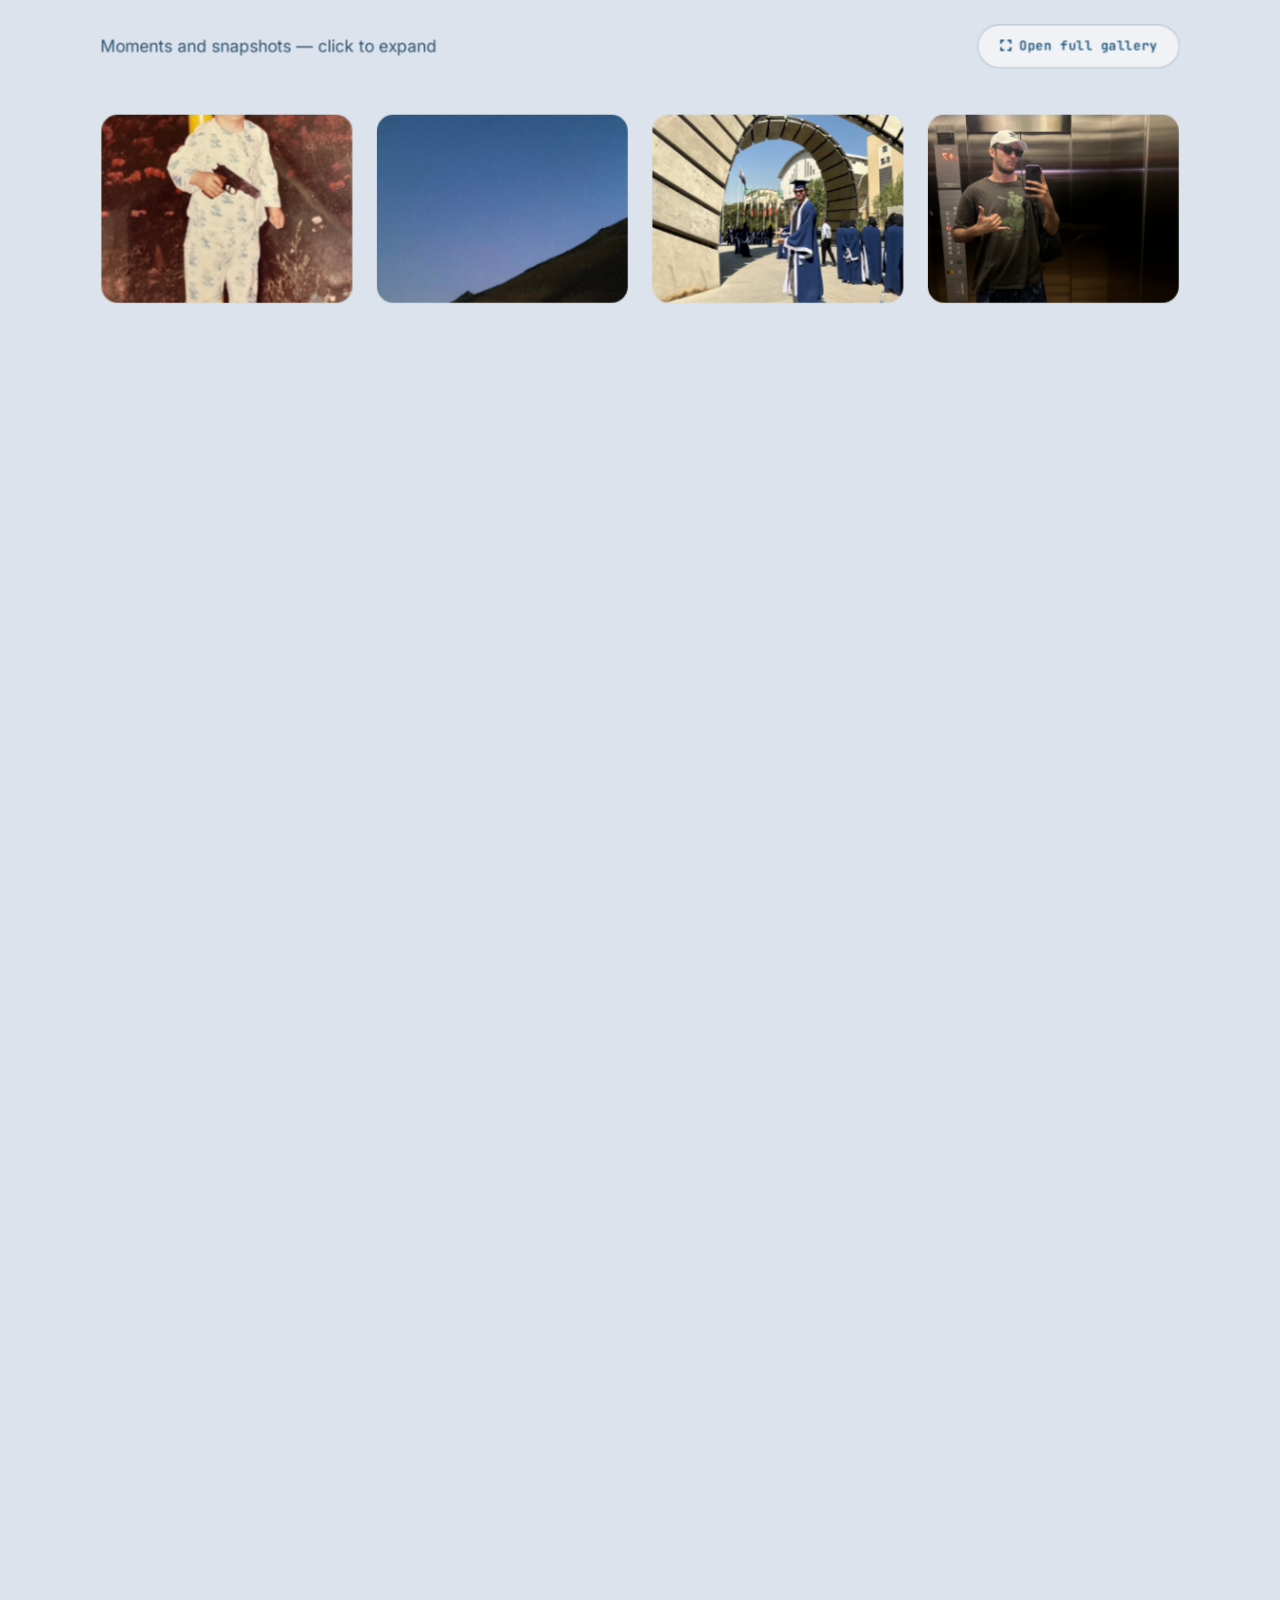
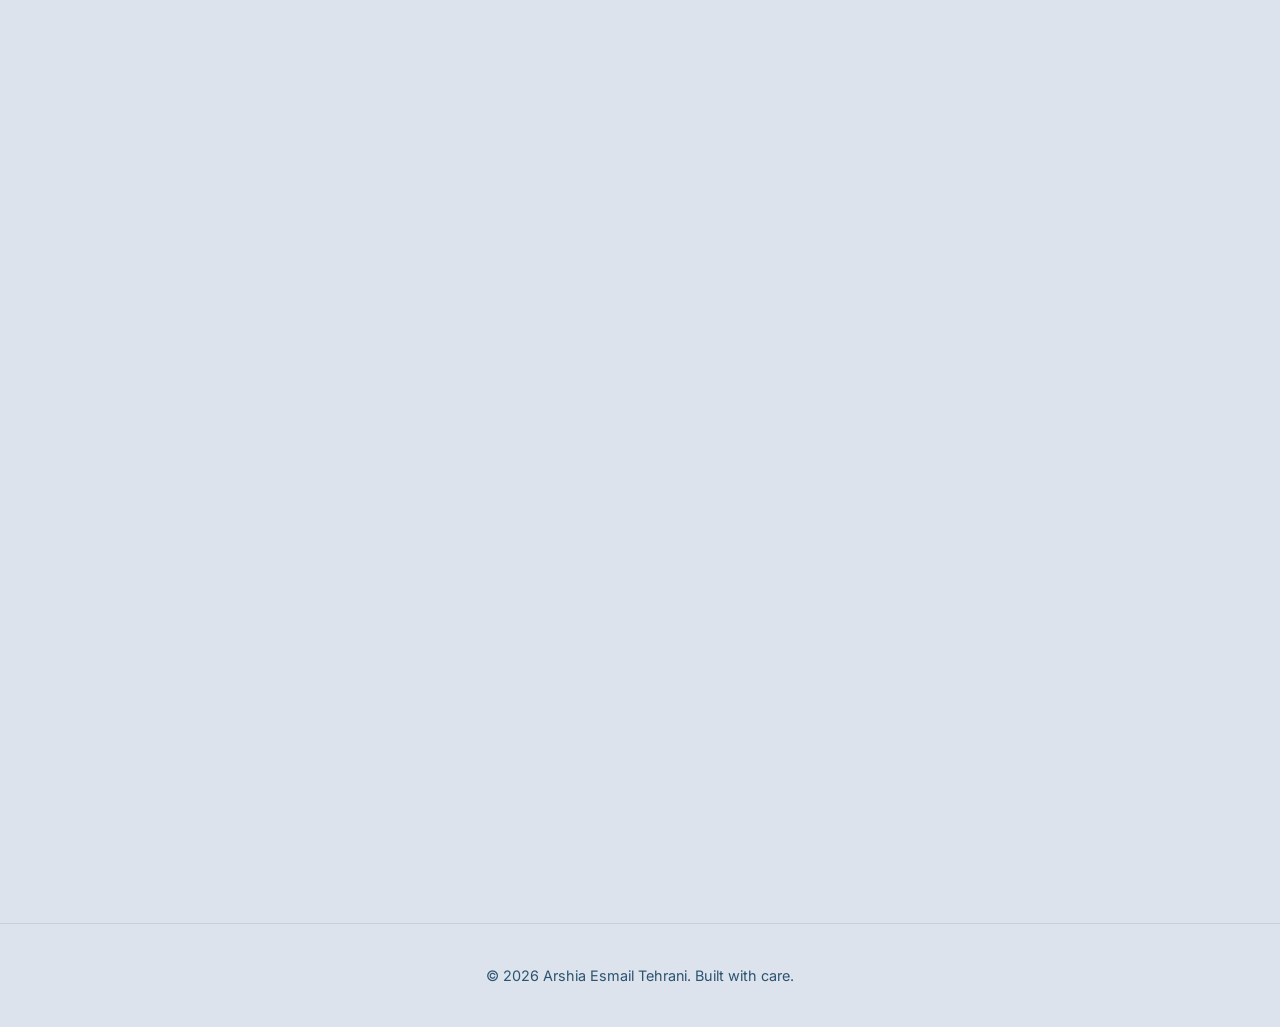
==== commit 30e8ac1f: "feat: implement base styles and responsive design system with theme-aware variables" ====
--- a/index.html
+++ b/index.html
@@ -24,7 +24,7 @@
             }
         })();
     </script>
-    <link rel="stylesheet" href="styles/main.css?v=65" />
+    <link rel="stylesheet" href="styles/main.css?v=66" />
     <link rel="stylesheet" href="styles/subpage.css?v=64" />
     <link rel="preconnect" href="https://fonts.googleapis.com" />
     <link rel="preconnect" href="https://fonts.gstatic.com" crossorigin />
--- a/styles/main.css
+++ b/styles/main.css
@@ -1675,8 +1675,8 @@
    ============================================================ */
 .contact {
     text-align: center;
-    min-height: calc(100vh - var(--nav-anchor-offset) - 100px);
-    min-height: calc(100dvh - var(--nav-anchor-offset) - 100px);
+    min-height: calc(100vh - var(--nav-anchor-offset));
+    min-height: calc(100dvh - var(--nav-anchor-offset));
     box-sizing: border-box;
 }
 
